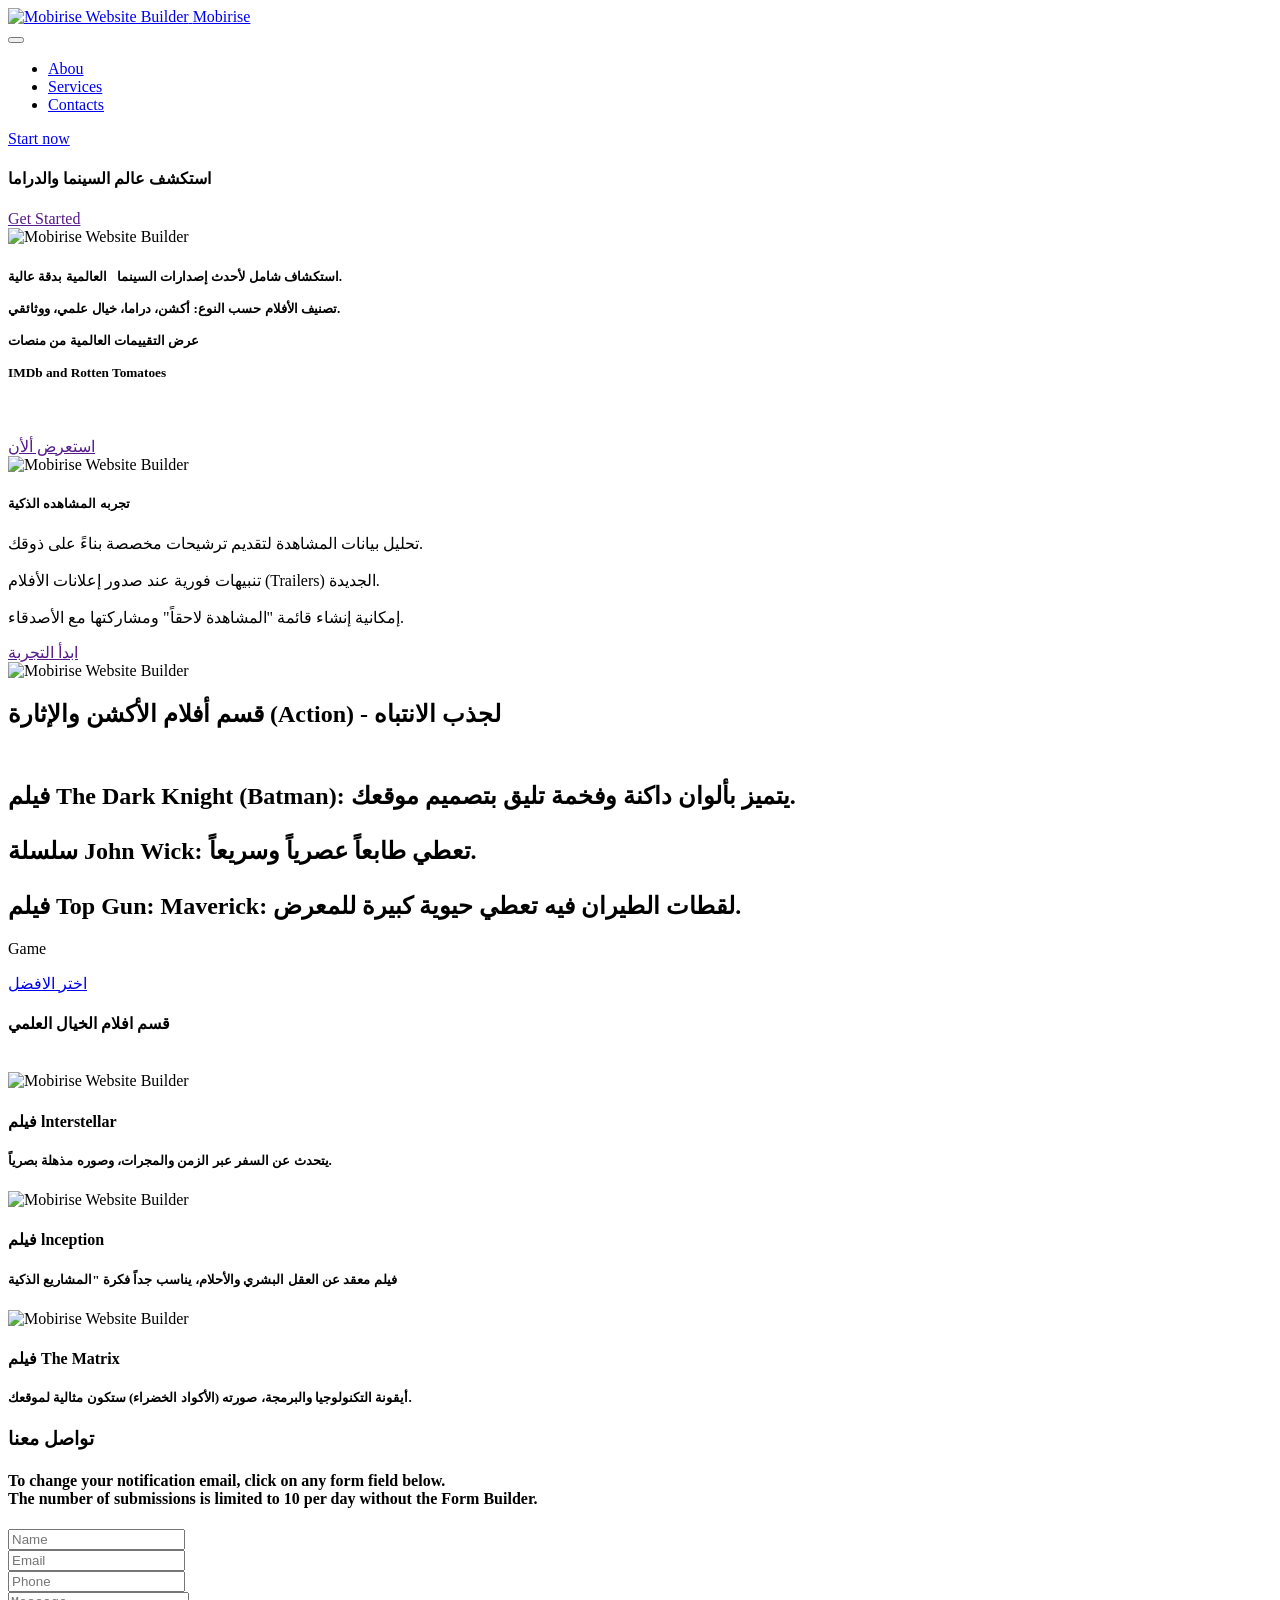
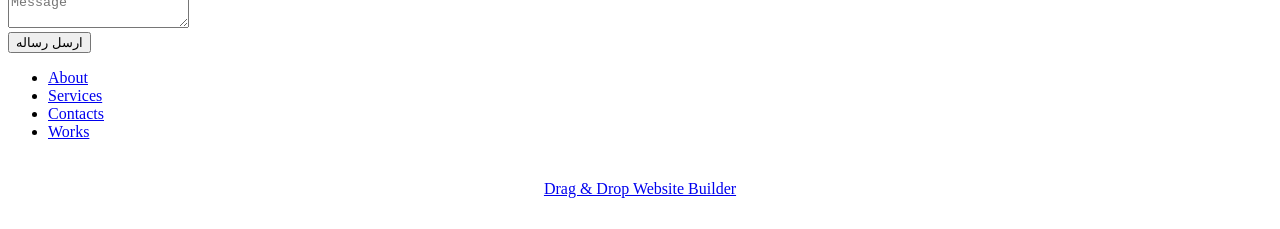
==== index.html @ 8c4044d2 "Add files via upload" ====
<!DOCTYPE html>
<html  >
<head>
  <!-- Site made with Mobirise Website Builder v6.1.12, https://mobirise.com -->
  <meta charset="UTF-8">
  <meta http-equiv="X-UA-Compatible" content="IE=edge">
  <meta name="generator" content="Mobirise v6.1.12, mobirise.com">
  <meta name="viewport" content="width=device-width, initial-scale=1, minimum-scale=1">
  <link rel="shortcut icon" href="assets/images/logo.png" type="image/x-icon">
  <meta name="description" content="">
  
  
  <title>Home</title>
  <link rel="stylesheet" href="assets/web/assets/mobirise-icons2/mobirise2.css">
  <link rel="stylesheet" href="assets/bootstrap/css/bootstrap.min.css">
  <link rel="stylesheet" href="assets/animatecss/animate.css">
  <link rel="stylesheet" href="assets/dropdown/css/style.css">
  <link rel="stylesheet" href="assets/socicon/css/styles.css">
  <link rel="stylesheet" href="assets/theme/css/style.css">
  <link rel="preload" href="https://fonts.googleapis.com/css?family=Inter+Tight:100,200,300,400,500,600,700,800,900,100i,200i,300i,400i,500i,600i,700i,800i,900i&display=swap" as="style" onload="this.onload=null;this.rel='stylesheet'">
  <noscript><link rel="stylesheet" href="https://fonts.googleapis.com/css?family=Inter+Tight:100,200,300,400,500,600,700,800,900,100i,200i,300i,400i,500i,600i,700i,800i,900i&display=swap"></noscript>
  <link rel="preload" as="style" href="assets/mobirise/css/mbr-additional.css?v=jAE2Vl"><link rel="stylesheet" href="assets/mobirise/css/mbr-additional.css?v=jAE2Vl" type="text/css">

  
  
  
</head>
<body>
  
  <section data-bs-version="5.1" class="menu menu2 cid-tJS6tZXiPa" once="menu" id="menu02-0">
	

	<nav class="navbar navbar-dropdown navbar-fixed-top navbar-expand-lg">
		<div class="container">
			<div class="navbar-brand">
				<span class="navbar-logo">
					<a href="https://mobirise.com">
						<img src="assets/images/logo.png" alt="Mobirise Website Builder" style="height: 3rem;">
					</a>
				</span>
				<span class="navbar-caption-wrap"><a class="navbar-caption text-black text-primary display-4" href="index.html#header05-1">Mobirise</a></span>
			</div>
			<button class="navbar-toggler" type="button" data-toggle="collapse" data-bs-toggle="collapse" data-target="#navbarSupportedContent" data-bs-target="#navbarSupportedContent" aria-controls="navbarNavAltMarkup" aria-expanded="false" aria-label="Toggle navigation">
				<div class="hamburger">
					<span></span>
					<span></span>
					<span></span>
					<span></span>
				</div>
			</button>
			<div class="collapse navbar-collapse" id="navbarSupportedContent">
				<ul class="navbar-nav nav-dropdown" data-app-modern-menu="true"><li class="nav-item">
						<a class="nav-link link text-black text-primary display-4" href="index.html#header01-7">Abou</a>
					</li>
					<li class="nav-item">
						<a class="nav-link link text-black text-primary display-4" href="index.html#features04-w" aria-expanded="false">Services</a>
					</li>
					<li class="nav-item">
						<a class="nav-link link text-black text-primary display-4" href="index.html#contacts02-9">Contacts</a>
					</li></ul>
				
				<div class="navbar-buttons mbr-section-btn"><a class="btn btn-primary display-4" href="index.html#form02-6"> Start now</a></div>
			</div>
		</div>
	</nav>
</section>

<section data-bs-version="5.1" class="features4 cid-tMlEXTHLbS" id="features04-w">
	
	
	<div class="container">
		<div class="row justify-content-center">
			<div class="col-12 content-head">
				<div class="mbr-section-head mb-5">
					<h4 class="mbr-section-title mbr-fonts-style align-center mb-0 display-2">استكشف عالم السينما والدراما</h4>
					<h5 class="mbr-section-subtitle mbr-fonts-style align-center mb-0 mt-4 display-7"></h5>
					<div class="mbr-section-btn align-center item-footer mb-0 mt-4">
						<a href="" class="btn item-btn btn-primary display-7">Get Started</a>
					</div>
				</div>
			</div>
		</div>
		<div class="row">
			<div class="item features-image col-12 col-md-6 col-lg-6 active">
				<div class="item-wrapper">
					<div class="item-img">
						<img src="assets/images/mbr-815x576.jpg" alt="Mobirise Website Builder" data-slide-to="2" data-bs-slide-to="2">
					</div>
					<div class="item-content">
						<h5 class="item-title mbr-fonts-style display-7">استكشاف شامل لأحدث إصدارات السينما&nbsp; &nbsp;العالمية بدقة عالية.<div><br></div><div>تصنيف الأفلام حسب النوع: أكشن، دراما، خيال علمي، ووثائقي.</div><div><br></div><div>عرض التقييمات العالمية من منصات</div><br><div> IMDb and Rotten Tomatoes</div></h5>
						
						<p class="mbr-text mbr-fonts-style display-7"><br>
						</p>
						<div class="mbr-section-btn item-footer"><a href="" class="btn item-btn btn-success display-7">استعرض ألأن</a></div>
					</div>
				</div>
			</div><div class="item features-image col-12 col-md-6 col-lg-6">
				<div class="item-wrapper">
					<div class="item-img">
						<img src="assets/images/mbr-815x610.png" alt="Mobirise Website Builder" data-slide-to="0" data-bs-slide-to="0">
					</div>
					<div class="item-content">
						<h5 class="item-title mbr-fonts-style display-5">تجربه المشاهده الذكية</h5>
						
						<p class="mbr-text mbr-fonts-style display-7">تحليل بيانات المشاهدة لتقديم ترشيحات مخصصة بناءً على ذوقك.<br><br>تنبيهات فورية عند صدور إعلانات الأفلام (Trailers) الجديدة.<br><br>إمكانية إنشاء قائمة "المشاهدة لاحقاً" ومشاركتها مع الأصدقاء.</p>
						<div class="mbr-section-btn item-footer"><a href="" class="btn item-btn btn-black display-7">ابدأ التجربة</a></div>
					</div>

				</div>
			</div>
			
			
		</div>
	</div>
</section>

<section data-bs-version="5.1" class="header1 cid-tJS9vXDdRK" id="header01-7">
	

	
	

	<div class="container">
		<div class="row justify-content-center">
			<div class="col-12 col-md-12 col-lg-7 image-wrapper">
				<img class="w-100" src="assets/images/mbr-1476x958.jpg" alt="Mobirise Website Builder">
			</div>
			<div class="col-12 col-lg col-md-12">
				<div class="text-wrapper align-left">
					<h1 class="mbr-section-title mbr-fonts-style mb-4 display-7"><strong>قسم أفلام الأكشن والإثارة (Action) - لجذب الانتباه<br></strong><br><br><div><strong>فيلم The Dark Knight (Batman): يتميز بألوان داكنة وفخمة تليق بتصميم موقعك.</strong></div><div><br></div><div><strong>سلسلة John Wick: تعطي طابعاً عصرياً وسريعاً.</strong></div><div><br></div><div><strong>فيلم Top Gun: Maverick: لقطات الطيران فيه تعطي حيوية كبيرة للمعرض.</strong></div></h1>
					<p class="mbr-text mbr-fonts-style mb-4 display-5">Game</p>
					<div class="mbr-section-btn mt-3"><a class="btn btn-black display-7" href="https://mobiri.se">اختر الافضل</a></div>
				</div>
			</div>
		</div>
	</div>
</section>

<section data-bs-version="5.1" class="features15 cid-tLek7gQhG7" id="features015-m">
	

	
	
	<div class="container">
		<div class="mbr-section-head mb-5">
			<h4 class="mbr-section-title mbr-fonts-style align-center mb-0 display-2"><strong>قسم افلام الخيال العلمي</strong><br><strong><br></strong></h4>
			
		  </div>
		<div class="row justify-content-center">
			<div class="item features-without-image col-12 col-lg-4">
				<div class="item-wrapper">
					<div class="img-wrapper">
						<img src="assets/images/mbr-179x128.jpg" alt="Mobirise Website Builder">
					</div>
					<div class="card-box">
						<h4 class="card-title mbr-fonts-style mb-3 display-5"><strong>فيلم lnterstellar</strong></h4>
						<h5 class="card-text mbr-fonts-style display-7"><strong>يتحدث عن السفر عبر الزمن والمجرات، وصوره مذهلة بصرياً.</strong></h5>
					</div>
				</div>
			</div>
			<div class="item features-without-image col-12 col-lg-4">
				<div class="item-wrapper">
					<div class="img-wrapper">
						<img src="assets/images/mbr-179x61.png" alt="Mobirise Website Builder">
					</div>
					<div class="card-box">
						<h4 class="card-title mbr-fonts-style mb-3 display-5"><strong>فيلم lnception</strong></h4>
						<h5 class="card-text mbr-fonts-style display-7"><strong>فيلم معقد عن العقل البشري والأحلام، يناسب جداً فكرة "المشاريع الذكية</strong></h5>
					</div>
				</div>
			</div>
			<div class="item features-without-image col-12 col-lg-4">
				<div class="item-wrapper">
					<div class="img-wrapper">
						<img src="assets/images/mbr-179x274.png" alt="Mobirise Website Builder">
					</div>
					<div class="card-box">
						<h4 class="card-title mbr-fonts-style mb-3 display-5"><strong>فيلم The Matrix</strong></h4>
						<h5 class="card-text mbr-fonts-style display-7"><strong>أيقونة التكنولوجيا والبرمجة، صورته (الأكواد الخضراء) ستكون مثالية لموقعك.</strong></h5>
					</div>
				</div>
			</div>
		</div>
	</div>
</section>

<section data-bs-version="5.1" class="form5 cid-tJS9pBcTSa" id="form02-6">
    
    
    <div class="container">
        <div class="mbr-section-head mb-5">
            <h3 class="mbr-section-title mbr-fonts-style align-center mb-0 display-2"><strong>تواصل معنا</strong></h3>
            <h4 class="mbr-section-subtitle mbr-fonts-style align-center mb-0 mt-4 display-7">To change your notification email, click on any form field below.
<div>The number of submissions is limited to 10 per day without the Form Builder.</div></h4>
        </div>
        <div class="row justify-content-center mt-4">
            <div class="col-lg-8 mx-auto mbr-form" data-form-type="formoid">
                <form action="https://mobirise.eu/" method="POST" class="mbr-form form-with-styler" data-form-title="Form Name"><input type="hidden" name="email" data-form-email="true" value="yZ5vCl3dIphSDY2HHjcHjjapSO7j+VJFu9wqRih2/IRFHJIJgWaqAgBqt0LHhuvaMNlhh/INlTxcI/n8/eMn7yVldOnWG8OshuTJ0mA9ZGFjdVQwV8RuNKCxAJ4+AbAL">
                    <div class="row">
                        <div hidden="hidden" data-form-alert="" class="alert alert-success col-12">Thanks for filling out the form!</div>
                        <div hidden="hidden" data-form-alert-danger="" class="alert alert-danger col-12">
                            Oops...! some problem!
                        </div>
                    </div>
                    <div class="dragArea row">
                        <div class="col-md col-sm-12 form-group mb-3" data-for="name">
                            <input type="text" name="name" placeholder="Name" data-form-field="name" class="form-control" value="" id="name-form02-6">
                        </div>
                        <div class="col-md col-sm-12 form-group mb-3" data-for="email">
                            <input type="email" name="email" placeholder="Email" data-form-field="email" class="form-control" value="" id="email-form02-6">
                        </div>
                        <div class="col-12 form-group mb-3" data-for="phone">
                            <input type="tel" name="phone" placeholder="Phone" data-form-field="phone" class="form-control" value="" id="phone-form02-6">
                        </div>
                        <div class="col-12 form-group mb-3" data-for="textarea">
                            <textarea name="textarea" placeholder="Message" data-form-field="textarea" class="form-control" id="textarea-form02-6"></textarea>
                        </div>
                        <div class="col-lg-12 col-md-12 col-sm-12 align-center mbr-section-btn"><button type="submit" class="btn btn-primary display-7">ارسل رساله</button></div>
                    </div>
                </form>
            </div>
        </div>
    </div>
</section>

<section data-bs-version="5.1" class="footer1 programm5 cid-tJS9NNcTLZ" once="footers" id="footer03-8">

        

    

    <div class="container">
        <div class="row">

            <div class="row-links mb-4">
                <ul class="header-menu">
                  
                  
                  
                  
                <li class="header-menu-item mbr-fonts-style display-5"><a href="index.html#header01-7" class="text-danger">About</a></li><li class="header-menu-item mbr-fonts-style display-5"><a href="index.html#features04-w" class="text-danger text-primary">Services</a></li><li class="header-menu-item mbr-fonts-style display-5"><a href="index.html#contacts02-9" class="text-danger">Contacts</a></li><li class="header-menu-item mbr-fonts-style display-5"><a href="index.html#gallery02-v" class="text-danger text-primary">Works</a></li></ul>
              </div>

            <div class="col-12">
                <div class="social-row">
                    <div class="soc-item">
                        <a href="https://mobiri.se/" target="_blank">
                            <span class="mbr-iconfont socicon socicon-facebook display-7"></span>
                        </a>
                    </div>
                    <div class="soc-item">
                        <a href="https://mobiri.se/" target="_blank">
                            <span class="mbr-iconfont socicon-twitter socicon"></span>
                        </a>
                    </div>
                    <div class="soc-item">
                        <a href="https://mobiri.se/" target="_blank">
                            <span class="mbr-iconfont socicon-instagram socicon"></span>
                        </a>
                    </div>
                    <div class="soc-item">
                        <a href="https://mobiri.se/" target="_blank">
                            <span class="mbr-iconfont socicon-tiktok socicon"></span>
                        </a>
                    </div>
                    <div class="soc-item">
                        <a href="https://mobiri.se/" target="_blank">
                            <span class="mbr-iconfont socicon-youtube socicon"></span>
                        </a>
                    </div>
                </div>
            </div>
            <div class="col-12 mt-5">
                <p class="mbr-fonts-style copyright display-7"></p>
            </div>
        </div>
    </div>
</section><section class="display-7" style="padding: 0;align-items: center;justify-content: center;flex-wrap: wrap;    align-content: center;display: flex;position: relative;height: 4rem;"><a href="https://mobiri.se/" style="flex: 1 1;height: 4rem;position: absolute;width: 100%;z-index: 1;"><img alt="" style="height: 4rem;" src="[data-uri]"></a><p style="margin: 0;text-align: center;" class="display-7">&#8204;</p><a style="z-index:1" href="https://mobirise.com/drag-drop-website-builder.html">Drag & Drop Website Builder</a></section><script src="assets/bootstrap/js/bootstrap.bundle.min.js"></script>  <script src="assets/smoothscroll/smooth-scroll.js"></script>  <script src="assets/ytplayer/index.js"></script>  <script src="assets/dropdown/js/navbar-dropdown.js"></script>  <script src="assets/theme/js/script.js"></script>  <script src="assets/formoid/formoid.min.js"></script>  
  
  
 <div id="scrollToTop" class="scrollToTop mbr-arrow-up"><a style="text-align: center;"><i class="mbr-arrow-up-icon mbr-arrow-up-icon-cm cm-icon cm-icon-smallarrow-up"></i></a></div>
    <input name="animation" type="hidden">
  </body>
</html>
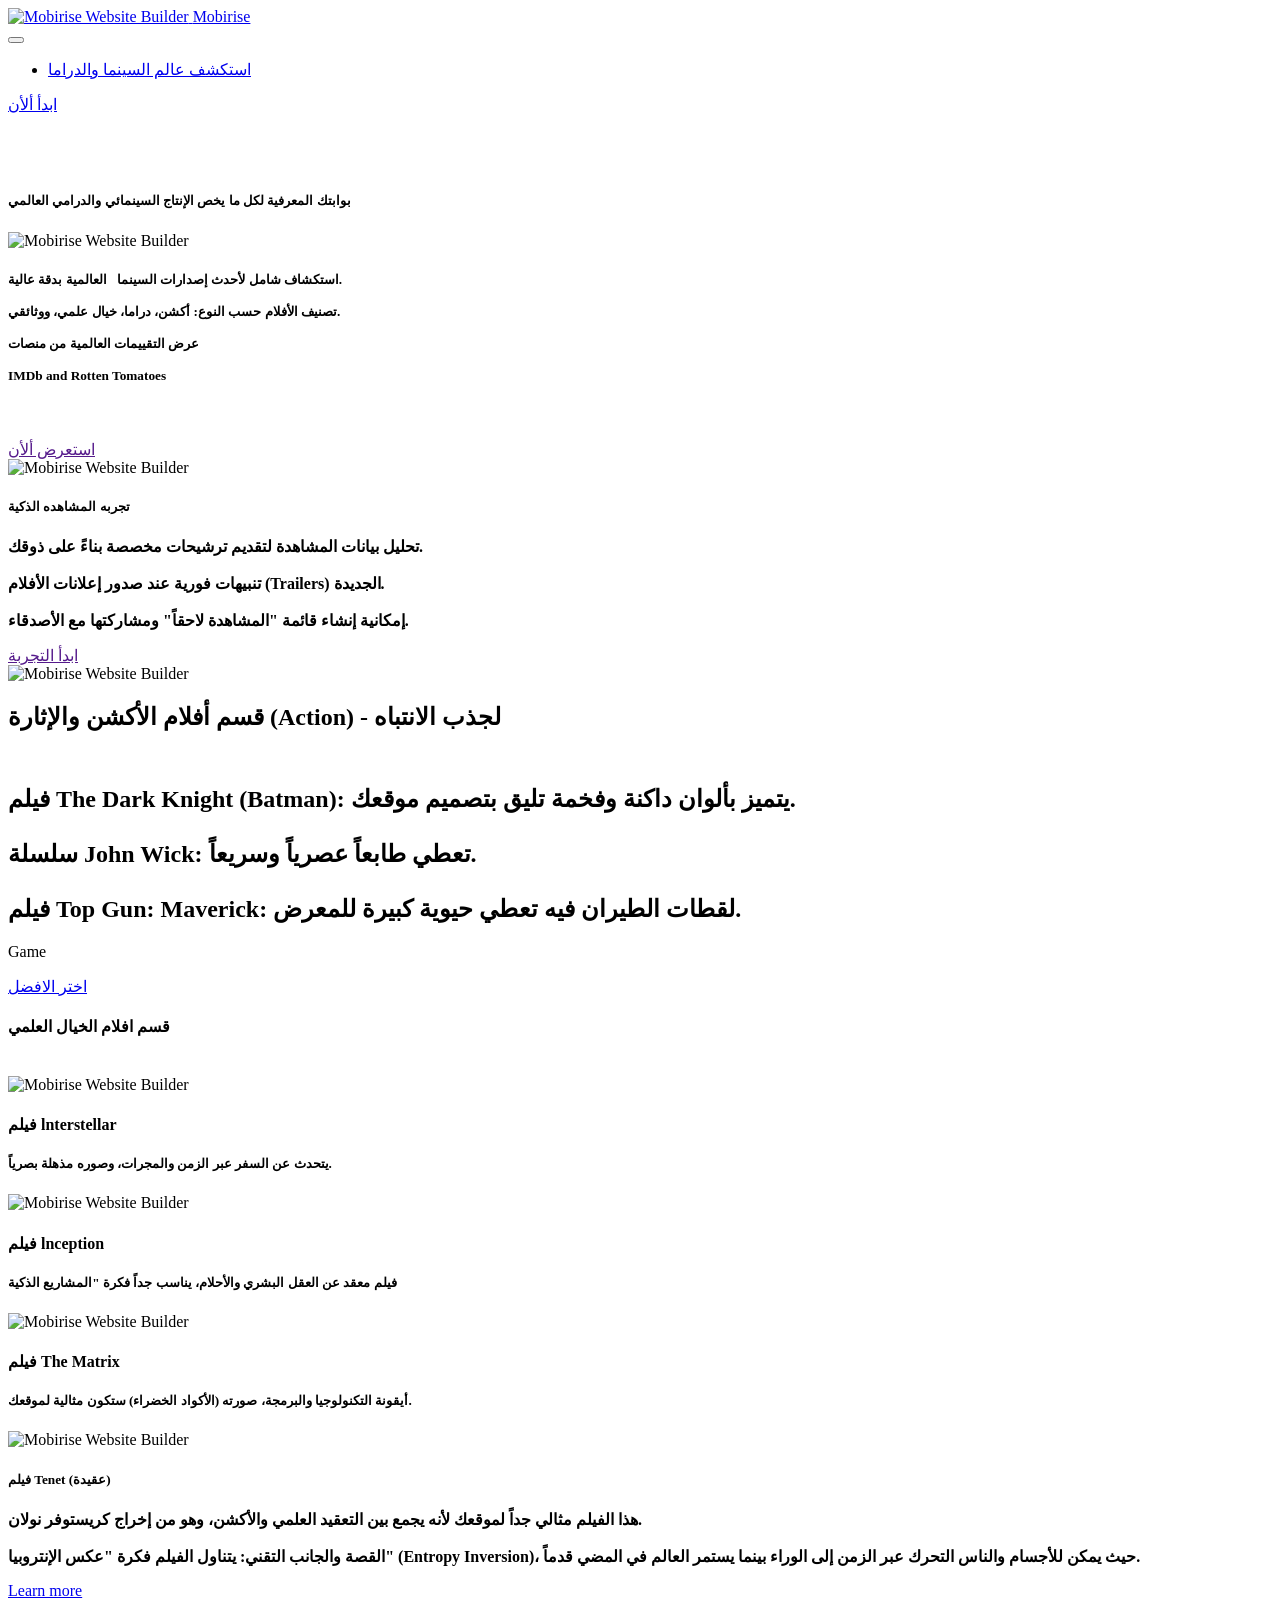
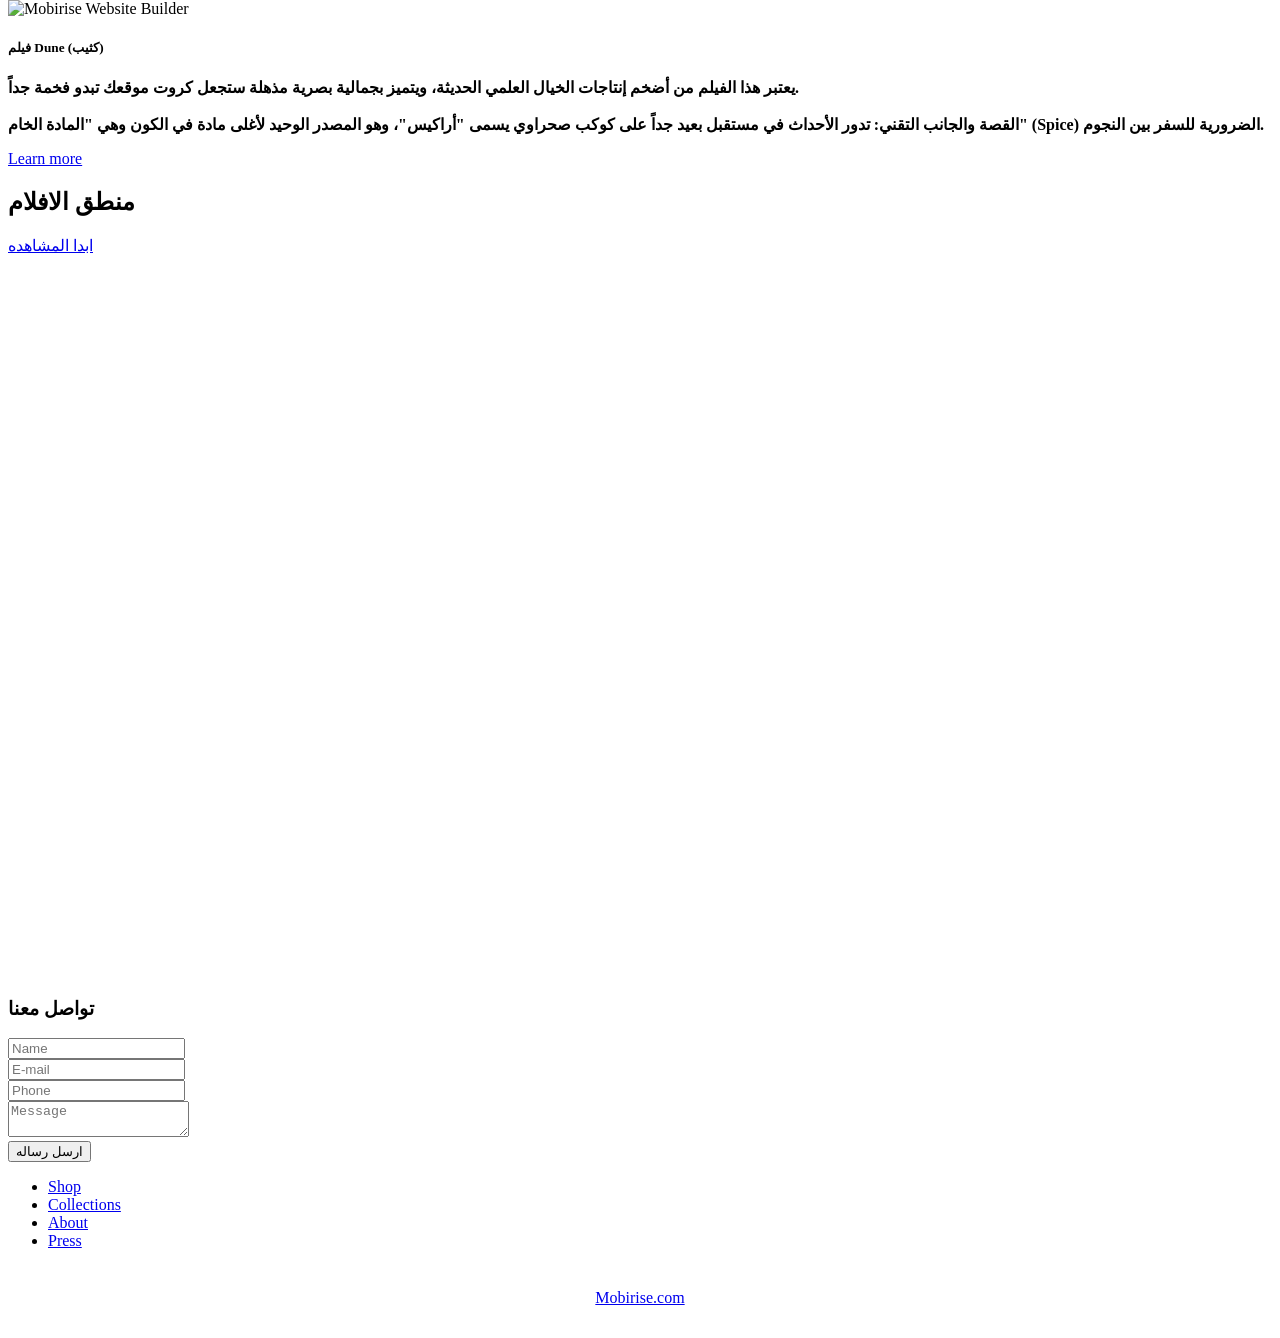
==== commit 2b642dcb: "Add files via upload" ====
--- a/index.html
+++ b/index.html
@@ -19,7 +19,7 @@
   <link rel="stylesheet" href="assets/theme/css/style.css">
   <link rel="preload" href="https://fonts.googleapis.com/css?family=Inter+Tight:100,200,300,400,500,600,700,800,900,100i,200i,300i,400i,500i,600i,700i,800i,900i&display=swap" as="style" onload="this.onload=null;this.rel='stylesheet'">
   <noscript><link rel="stylesheet" href="https://fonts.googleapis.com/css?family=Inter+Tight:100,200,300,400,500,600,700,800,900,100i,200i,300i,400i,500i,600i,700i,800i,900i&display=swap"></noscript>
-  <link rel="preload" as="style" href="assets/mobirise/css/mbr-additional.css?v=jAE2Vl"><link rel="stylesheet" href="assets/mobirise/css/mbr-additional.css?v=jAE2Vl" type="text/css">
+  <link rel="preload" as="style" href="assets/mobirise/css/mbr-additional.css?v=8LMIeg"><link rel="stylesheet" href="assets/mobirise/css/mbr-additional.css?v=8LMIeg" type="text/css">
 
   
   
@@ -50,16 +50,10 @@
 			</button>
 			<div class="collapse navbar-collapse" id="navbarSupportedContent">
 				<ul class="navbar-nav nav-dropdown" data-app-modern-menu="true"><li class="nav-item">
-						<a class="nav-link link text-black text-primary display-4" href="index.html#header01-7">Abou</a>
-					</li>
-					<li class="nav-item">
-						<a class="nav-link link text-black text-primary display-4" href="index.html#features04-w" aria-expanded="false">Services</a>
-					</li>
-					<li class="nav-item">
-						<a class="nav-link link text-black text-primary display-4" href="index.html#contacts02-9">Contacts</a>
+						<a class="nav-link link text-black text-primary display-2" href="index.html#header01-7">استكشف عالم السينما والدراما<br></a>
 					</li></ul>
 				
-				<div class="navbar-buttons mbr-section-btn"><a class="btn btn-primary display-4" href="index.html#form02-6"> Start now</a></div>
+				<div class="navbar-buttons mbr-section-btn"><a class="btn btn-primary display-4" href="index.html#form02-6">ابدأ ألأن</a></div>
 			</div>
 		</div>
 	</nav>
@@ -68,15 +62,13 @@
 <section data-bs-version="5.1" class="features4 cid-tMlEXTHLbS" id="features04-w">
 	
 	
-	<div class="container">
+	<div class="container-fluid">
 		<div class="row justify-content-center">
 			<div class="col-12 content-head">
 				<div class="mbr-section-head mb-5">
-					<h4 class="mbr-section-title mbr-fonts-style align-center mb-0 display-2">استكشف عالم السينما والدراما</h4>
-					<h5 class="mbr-section-subtitle mbr-fonts-style align-center mb-0 mt-4 display-7"></h5>
-					<div class="mbr-section-btn align-center item-footer mb-0 mt-4">
-						<a href="" class="btn item-btn btn-primary display-7">Get Started</a>
-					</div>
+					<h4 class="mbr-section-title mbr-fonts-style align-center mb-0 display-2"><br><br></h4>
+					<h5 class="mbr-section-subtitle mbr-fonts-style align-center mb-0 mt-4 display-2"><strong>بوابتك المعرفية لكل ما يخص الإنتاج السينمائي والدرامي العالمي</strong><br></h5>
+					
 				</div>
 			</div>
 		</div>
@@ -87,7 +79,7 @@
 						<img src="assets/images/mbr-815x576.jpg" alt="Mobirise Website Builder" data-slide-to="2" data-bs-slide-to="2">
 					</div>
 					<div class="item-content">
-						<h5 class="item-title mbr-fonts-style display-7">استكشاف شامل لأحدث إصدارات السينما&nbsp; &nbsp;العالمية بدقة عالية.<div><br></div><div>تصنيف الأفلام حسب النوع: أكشن، دراما، خيال علمي، ووثائقي.</div><div><br></div><div>عرض التقييمات العالمية من منصات</div><br><div> IMDb and Rotten Tomatoes</div></h5>
+						<h5 class="item-title mbr-fonts-style display-7"><strong>استكشاف شامل لأحدث إصدارات السينما&nbsp; &nbsp;العالمية بدقة عالية.</strong><div><br></div><div><strong>تصنيف الأفلام حسب النوع: أكشن، دراما، خيال علمي، ووثائقي.</strong></div><div><br></div><div><strong>عرض التقييمات العالمية من منصات</strong></div><br><div><strong> IMDb and Rotten Tomatoes</strong></div></h5>
 						
 						<p class="mbr-text mbr-fonts-style display-7"><br>
 						</p>
@@ -100,9 +92,9 @@
 						<img src="assets/images/mbr-815x610.png" alt="Mobirise Website Builder" data-slide-to="0" data-bs-slide-to="0">
 					</div>
 					<div class="item-content">
-						<h5 class="item-title mbr-fonts-style display-5">تجربه المشاهده الذكية</h5>
+						<h5 class="item-title mbr-fonts-style display-5"><strong>تجربه المشاهده الذكية</strong></h5>
 						
-						<p class="mbr-text mbr-fonts-style display-7">تحليل بيانات المشاهدة لتقديم ترشيحات مخصصة بناءً على ذوقك.<br><br>تنبيهات فورية عند صدور إعلانات الأفلام (Trailers) الجديدة.<br><br>إمكانية إنشاء قائمة "المشاهدة لاحقاً" ومشاركتها مع الأصدقاء.</p>
+						<p class="mbr-text mbr-fonts-style display-7"><strong>تحليل بيانات المشاهدة لتقديم ترشيحات مخصصة بناءً على ذوقك.<br></strong><br><strong>تنبيهات فورية عند صدور إعلانات الأفلام (Trailers) الجديدة.<br></strong><br><strong>إمكانية إنشاء قائمة "المشاهدة لاحقاً" ومشاركتها مع الأصدقاء.</strong></p>
 						<div class="mbr-section-btn item-footer"><a href="" class="btn item-btn btn-black display-7">ابدأ التجربة</a></div>
 					</div>
 
@@ -184,18 +176,102 @@
 	</div>
 </section>
 
-<section data-bs-version="5.1" class="form5 cid-tJS9pBcTSa" id="form02-6">
+<section data-bs-version="5.1" class="news06 cid-vjJd3lmIIT" id="news06-1o">
+  
+
+  
+  
+
+  <div class="container">
+    <div class="row justify-content-center">
+      <div class="col-12 mb-5 content-head">
+        <h3 class="mbr-fonts-style align-center mb-0 mbr-section-maintitle display-2"></h3>
+        
+      </div>
+    </div>
+    <div class="row justify-content-center align-items-center item features-image">
+      <div class="col-12 ">
+        <div class="item-wrapper">
+          <div class="row">
+            <div class="col-12 col-md-12 col-lg-6 image-wrapper">
+              <img class="w-100" src="assets/images/mbr-1256x888.jpeg" alt="Mobirise Website Builder">
+            </div>
+            <div class="col-12 col-lg col-md-12">
+              <div class="text-wrapper align-left">
+                <h5 class="mbr-section-title mbr-fonts-style mb-3 display-5"><strong>فيلم Tenet (عقيدة)</strong></h5>
+                <p class="price mbr-fonts-style mb-3 display-7"><strong>هذا الفيلم مثالي جداً لموقعك لأنه يجمع بين التعقيد العلمي والأكشن، وهو من إخراج كريستوفر نولان.<br></strong><br><strong>القصة والجانب التقني: يتناول الفيلم فكرة "عكس الإنتروبيا" (Entropy Inversion)، حيث يمكن للأجسام والناس التحرك عبر الزمن إلى الوراء بينما يستمر العالم في المضي قدماً.</strong></p>
+                <p class="mbr-text mbr-fonts-style mb-3 display-7"></p>
+                <div class="mbr-section-btn mt-3">
+                  <a class="btn btn-lg btn-white display-7" href="https://mobiri.se">
+                    Learn more
+                  </a>
+                </div>
+              </div>
+            </div>
+          </div>
+        </div>
+      </div>
+    </div>
+    <div class="row justify-content-center align-items-center item features-image">
+      <div class="col-12">
+        <div class="item-wrapper">
+          <div class="row">
+            <div class="col-12 col-md-12 col-lg-6 image-wrapper">
+              <img class="w-100" src="assets/images/mbr-1-1256x888.jpeg" alt="Mobirise Website Builder">
+            </div>
+            <div class="col-12 col-lg col-md-12">
+              <div class="text-wrapper align-left">
+                <h5 class="mbr-section-title mbr-fonts-style mb-3 display-5"><strong>فيلم Dune (كثيب)</strong></h5>
+                <p class="price mbr-fonts-style mb-3 display-7"><strong>يعتبر هذا الفيلم من أضخم إنتاجات الخيال العلمي الحديثة، ويتميز بجمالية بصرية مذهلة ستجعل كروت موقعك تبدو فخمة جداً.<br></strong><br><strong>القصة والجانب التقني: تدور الأحداث في مستقبل بعيد جداً على كوكب صحراوي يسمى "أراكيس"، وهو المصدر الوحيد لأغلى مادة في الكون وهي "المادة الخام" (Spice) الضرورية للسفر بين النجوم.</strong></p>
+                <p class="mbr-text mbr-fonts-style mb-3 display-7"></p>
+                <div class="mbr-section-btn mt-3">
+                  <a class="btn btn-lg btn-white display-7" href="https://mobiri.se">Learn more</a>
+                </div>
+              </div>
+            </div>
+          </div>
+        </div>
+      </div>
+    </div>
+  </div>
+</section>
+
+<section data-bs-version="5.1" class="header7 cid-vjJev1RXl2" id="header07-1p">
+  
+
+  
+  
+  <div class="topbg"></div>
+  <div class="align-center container-fluid">
+    <div class="row justify-content-center">
+      <div class="col-md-12 mb-5 content-head">
+        <h1 class="mbr-section-title mbr-fonts-style mb-4 display-1"><strong>منطق الافلام</strong></h1>
+        <p class="mbr-text mbr-fonts-style mb-4 display-7"></p>
+        <div class="mbr-section-btn mt-4"><a class="btn btn-primary display-7" href="https://mobiri.se">ابدا المشاهده</a></div>
+      </div>
+    </div>
+
+    <div class="row justify-content-center">
+      <div class="mbr-figure col-12 col-md-8"><iframe class="mbr-embedded-video" src="https://www.youtube.com/embed/8hP9D6kZseM?rel=0&amp;amp;mute=1&amp;showinfo=0&amp;autoplay=1&amp;loop=1&amp;playlist=8hP9D6kZseM" width="1280" height="720" frameborder="0" allowfullscreen></iframe></div>
+    </div>
+  </div>
+</section>
+
+<section data-bs-version="5.1" class="form5 cid-vjJfsBfpjB" id="form02-1r">
     
     
     <div class="container">
-        <div class="mbr-section-head mb-5">
-            <h3 class="mbr-section-title mbr-fonts-style align-center mb-0 display-2"><strong>تواصل معنا</strong></h3>
-            <h4 class="mbr-section-subtitle mbr-fonts-style align-center mb-0 mt-4 display-7">To change your notification email, click on any form field below.
-<div>The number of submissions is limited to 10 per day without the Form Builder.</div></h4>
-        </div>
-        <div class="row justify-content-center mt-4">
+        <div class="row justify-content-center">
+            <div class="col-12 content-head">
+                <div class="mbr-section-head mb-5">
+                    <h3 class="mbr-section-title mbr-fonts-style align-center mb-0 display-2"><strong>تواصل معنا</strong></h3>
+                    
+                </div>
+            </div>
+        </div>
+        <div class="row justify-content-center">
             <div class="col-lg-8 mx-auto mbr-form" data-form-type="formoid">
-                <form action="https://mobirise.eu/" method="POST" class="mbr-form form-with-styler" data-form-title="Form Name"><input type="hidden" name="email" data-form-email="true" value="yZ5vCl3dIphSDY2HHjcHjjapSO7j+VJFu9wqRih2/IRFHJIJgWaqAgBqt0LHhuvaMNlhh/INlTxcI/n8/eMn7yVldOnWG8OshuTJ0mA9ZGFjdVQwV8RuNKCxAJ4+AbAL">
+                <form action="https://mobirise.eu/" method="POST" class="mbr-form form-with-styler" data-form-title="Form Name"><input type="hidden" name="email" data-form-email="true" value="G3fRCmljSrhHpbRv0DBa9uhQ5jCH0eB3kXI/o5YY9hKRvLW8st+NbyqUCmo0o6KKJLmxX2uYWKrzuY+M86vYo7b+fUmPKrfhgHjqneyBvD2T0K+PbVcweo9lOfCs/M2B">
                     <div class="row">
                         <div hidden="hidden" data-form-alert="" class="alert alert-success col-12">Thanks for filling out the form!</div>
                         <div hidden="hidden" data-form-alert-danger="" class="alert alert-danger col-12">
@@ -204,16 +280,16 @@
                     </div>
                     <div class="dragArea row">
                         <div class="col-md col-sm-12 form-group mb-3" data-for="name">
-                            <input type="text" name="name" placeholder="Name" data-form-field="name" class="form-control" value="" id="name-form02-6">
+                            <input type="text" name="name" placeholder="Name" data-form-field="name" class="form-control" value="" id="name-form02-1r">
                         </div>
                         <div class="col-md col-sm-12 form-group mb-3" data-for="email">
-                            <input type="email" name="email" placeholder="Email" data-form-field="email" class="form-control" value="" id="email-form02-6">
+                            <input type="email" name="email" placeholder="E-mail" data-form-field="email" class="form-control" value="" id="email-form02-1r">
                         </div>
                         <div class="col-12 form-group mb-3" data-for="phone">
-                            <input type="tel" name="phone" placeholder="Phone" data-form-field="phone" class="form-control" value="" id="phone-form02-6">
+                            <input type="tel" name="phone" placeholder="Phone" data-form-field="phone" class="form-control" value="" id="phone-form02-1r">
                         </div>
                         <div class="col-12 form-group mb-3" data-for="textarea">
-                            <textarea name="textarea" placeholder="Message" data-form-field="textarea" class="form-control" id="textarea-form02-6"></textarea>
+                            <textarea name="textarea" placeholder="Message" data-form-field="textarea" class="form-control" id="textarea-form02-1r"></textarea>
                         </div>
                         <div class="col-lg-12 col-md-12 col-sm-12 align-center mbr-section-btn"><button type="submit" class="btn btn-primary display-7">ارسل رساله</button></div>
                     </div>
@@ -223,7 +299,7 @@
     </div>
 </section>
 
-<section data-bs-version="5.1" class="footer1 programm5 cid-tJS9NNcTLZ" once="footers" id="footer03-8">
+<section data-bs-version="5.1" class="footer3 cid-vjJfCBVOYC" once="footers" id="footer03-1s">
 
         
 
@@ -231,17 +307,24 @@
 
     <div class="container">
         <div class="row">
-
-            <div class="row-links mb-4">
+            <div class="row-links">
                 <ul class="header-menu">
                   
                   
                   
                   
-                <li class="header-menu-item mbr-fonts-style display-5"><a href="index.html#header01-7" class="text-danger">About</a></li><li class="header-menu-item mbr-fonts-style display-5"><a href="index.html#features04-w" class="text-danger text-primary">Services</a></li><li class="header-menu-item mbr-fonts-style display-5"><a href="index.html#contacts02-9" class="text-danger">Contacts</a></li><li class="header-menu-item mbr-fonts-style display-5"><a href="index.html#gallery02-v" class="text-danger text-primary">Works</a></li></ul>
+                <li class="header-menu-item mbr-fonts-style display-5">
+                    <a href="#" class="text-primary">Shop</a>
+                  </li><li class="header-menu-item mbr-fonts-style display-5">
+                    <a href="#" class="text-primary">Collections</a>
+                  </li><li class="header-menu-item mbr-fonts-style display-5">
+                    <a href="#" class="text-primary">About</a>
+                  </li><li class="header-menu-item mbr-fonts-style display-5">
+                    <a href="#" class="text-primary">Press</a>
+                  </li></ul>
               </div>
 
-            <div class="col-12">
+            <div class="col-12 mt-4">
                 <div class="social-row">
                     <div class="soc-item">
                         <a href="https://mobiri.se/" target="_blank">
@@ -260,12 +343,12 @@
                     </div>
                     <div class="soc-item">
                         <a href="https://mobiri.se/" target="_blank">
-                            <span class="mbr-iconfont socicon-tiktok socicon"></span>
-                        </a>
-                    </div>
-                    <div class="soc-item">
-                        <a href="https://mobiri.se/" target="_blank">
-                            <span class="mbr-iconfont socicon-youtube socicon"></span>
+                            <span class="mbr-iconfont socicon socicon-linkedin"></span>
+                        </a>
+                    </div>
+                    <div class="soc-item">
+                        <a href="https://mobiri.se/" target="_blank">
+                            <span class="mbr-iconfont socicon socicon-twitch"></span>
                         </a>
                     </div>
                 </div>
@@ -275,7 +358,7 @@
             </div>
         </div>
     </div>
-</section><section class="display-7" style="padding: 0;align-items: center;justify-content: center;flex-wrap: wrap;    align-content: center;display: flex;position: relative;height: 4rem;"><a href="https://mobiri.se/" style="flex: 1 1;height: 4rem;position: absolute;width: 100%;z-index: 1;"><img alt="" style="height: 4rem;" src="[data-uri]"></a><p style="margin: 0;text-align: center;" class="display-7">&#8204;</p><a style="z-index:1" href="https://mobirise.com/drag-drop-website-builder.html">Drag & Drop Website Builder</a></section><script src="assets/bootstrap/js/bootstrap.bundle.min.js"></script>  <script src="assets/smoothscroll/smooth-scroll.js"></script>  <script src="assets/ytplayer/index.js"></script>  <script src="assets/dropdown/js/navbar-dropdown.js"></script>  <script src="assets/theme/js/script.js"></script>  <script src="assets/formoid/formoid.min.js"></script>  
+</section><section class="display-7" style="padding: 0;align-items: center;justify-content: center;flex-wrap: wrap;    align-content: center;display: flex;position: relative;height: 4rem;"><a href="https://mobiri.se/" style="flex: 1 1;height: 4rem;position: absolute;width: 100%;z-index: 1;"><img alt="" style="height: 4rem;" src="[data-uri]"></a><p style="margin: 0;text-align: center;" class="display-7">&#8204;</p><a style="z-index:1" href="https://mobirise.com">Mobirise.com </a></section><script src="assets/bootstrap/js/bootstrap.bundle.min.js"></script>  <script src="assets/smoothscroll/smooth-scroll.js"></script>  <script src="assets/ytplayer/index.js"></script>  <script src="assets/dropdown/js/navbar-dropdown.js"></script>  <script src="assets/theme/js/script.js"></script>  <script src="assets/formoid/formoid.min.js"></script>  
   
   
  <div id="scrollToTop" class="scrollToTop mbr-arrow-up"><a style="text-align: center;"><i class="mbr-arrow-up-icon mbr-arrow-up-icon-cm cm-icon cm-icon-smallarrow-up"></i></a></div>
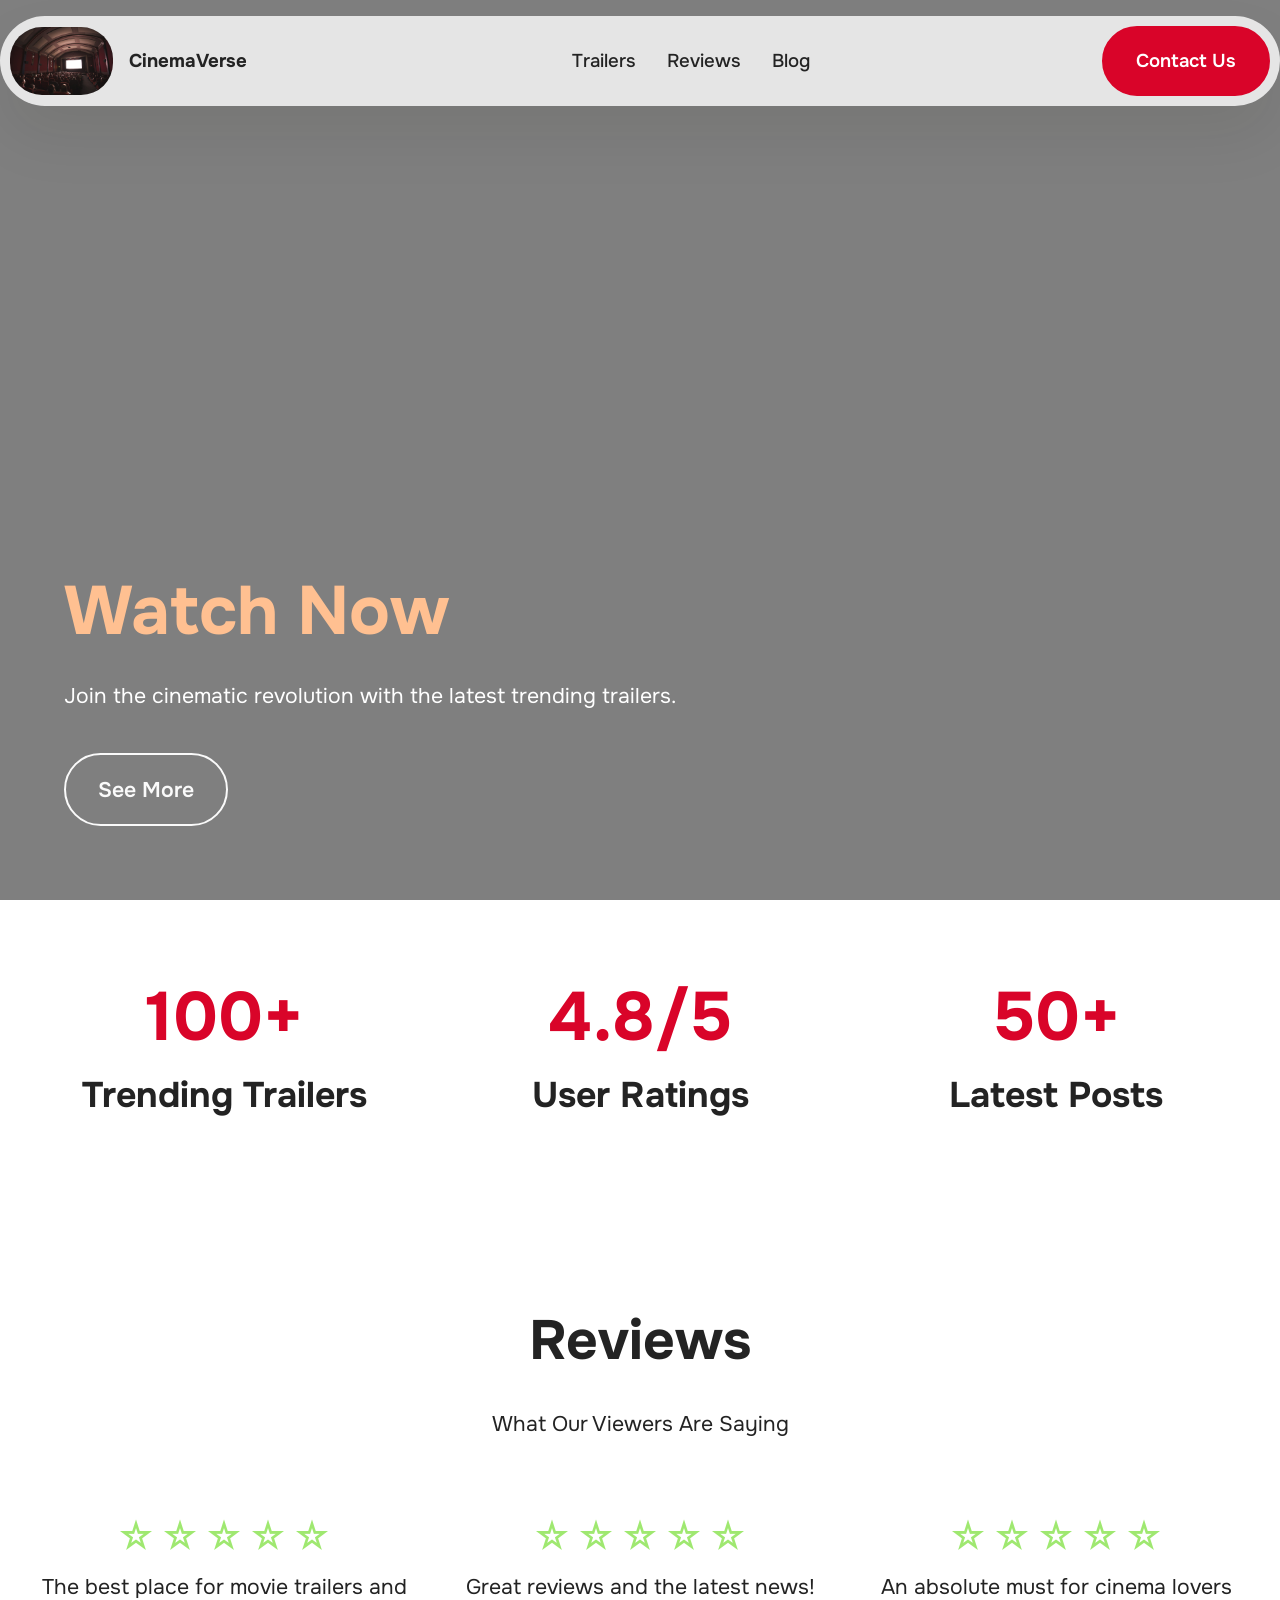
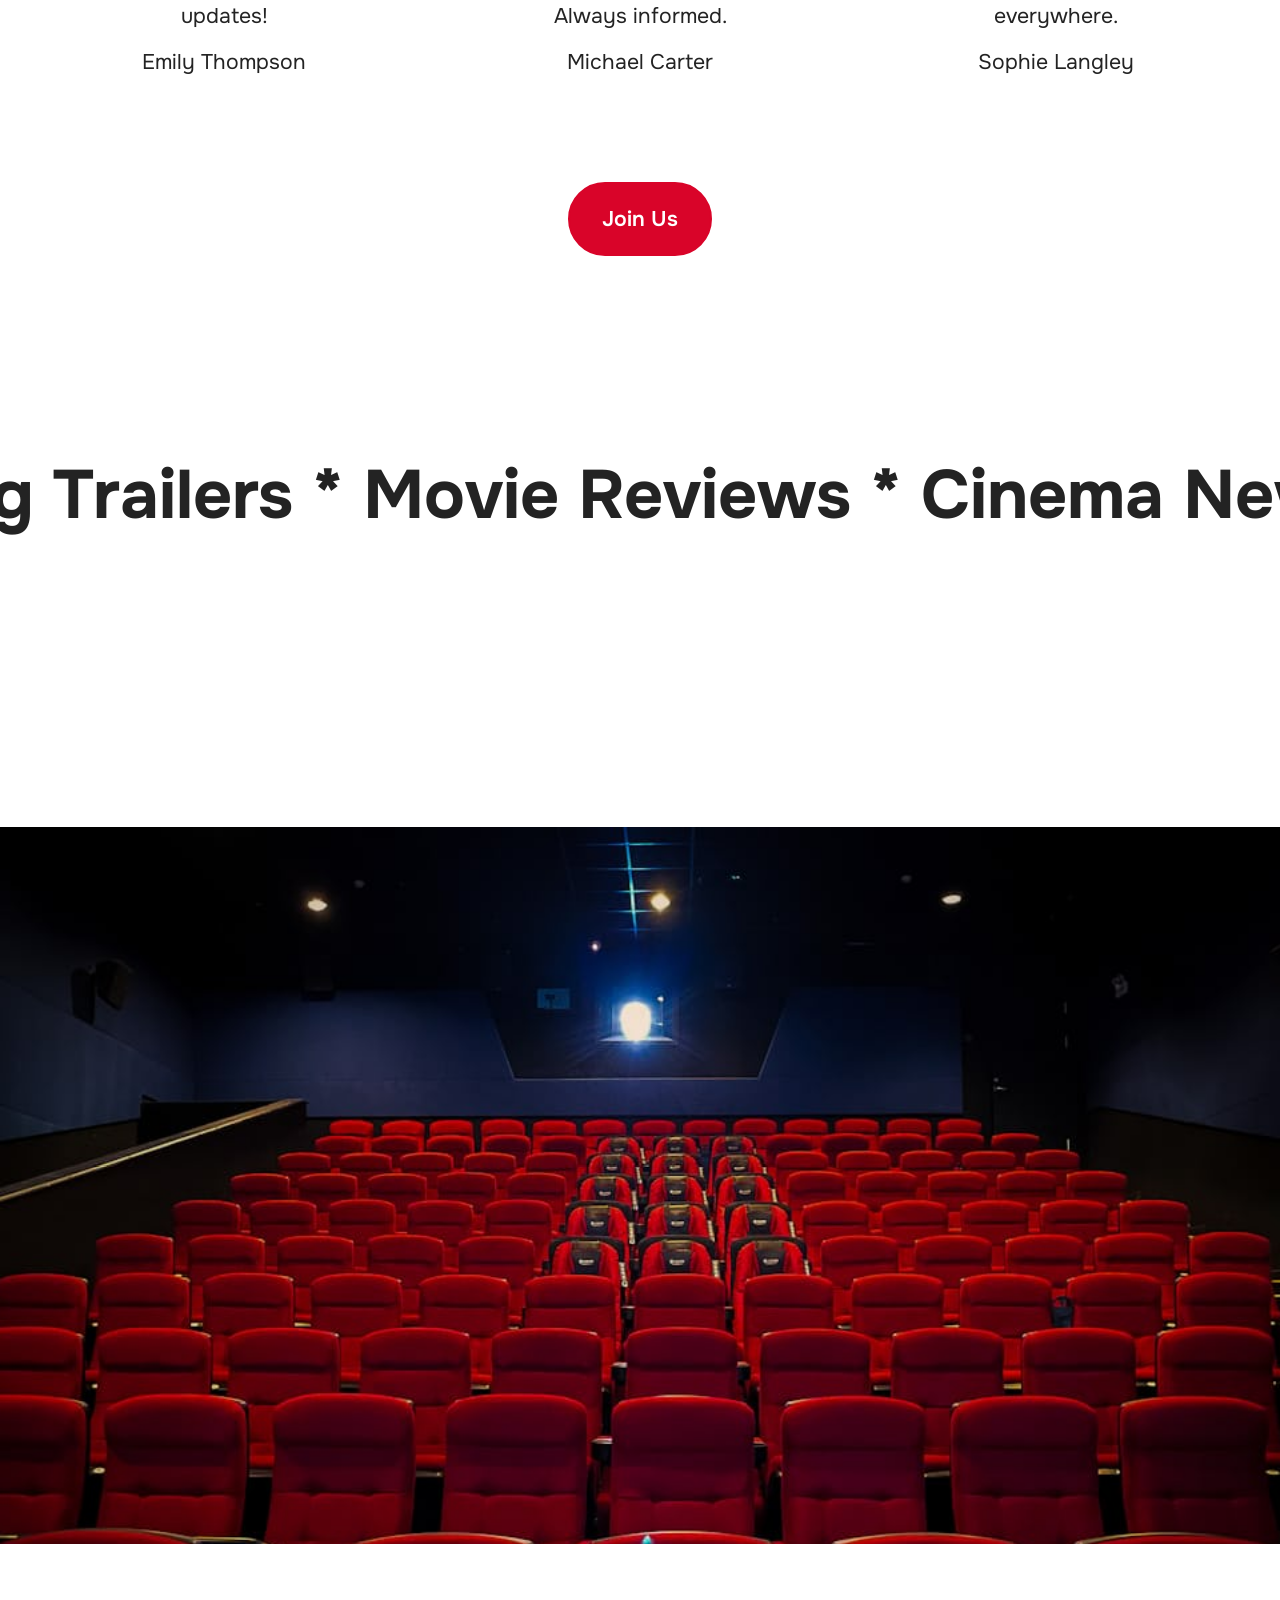
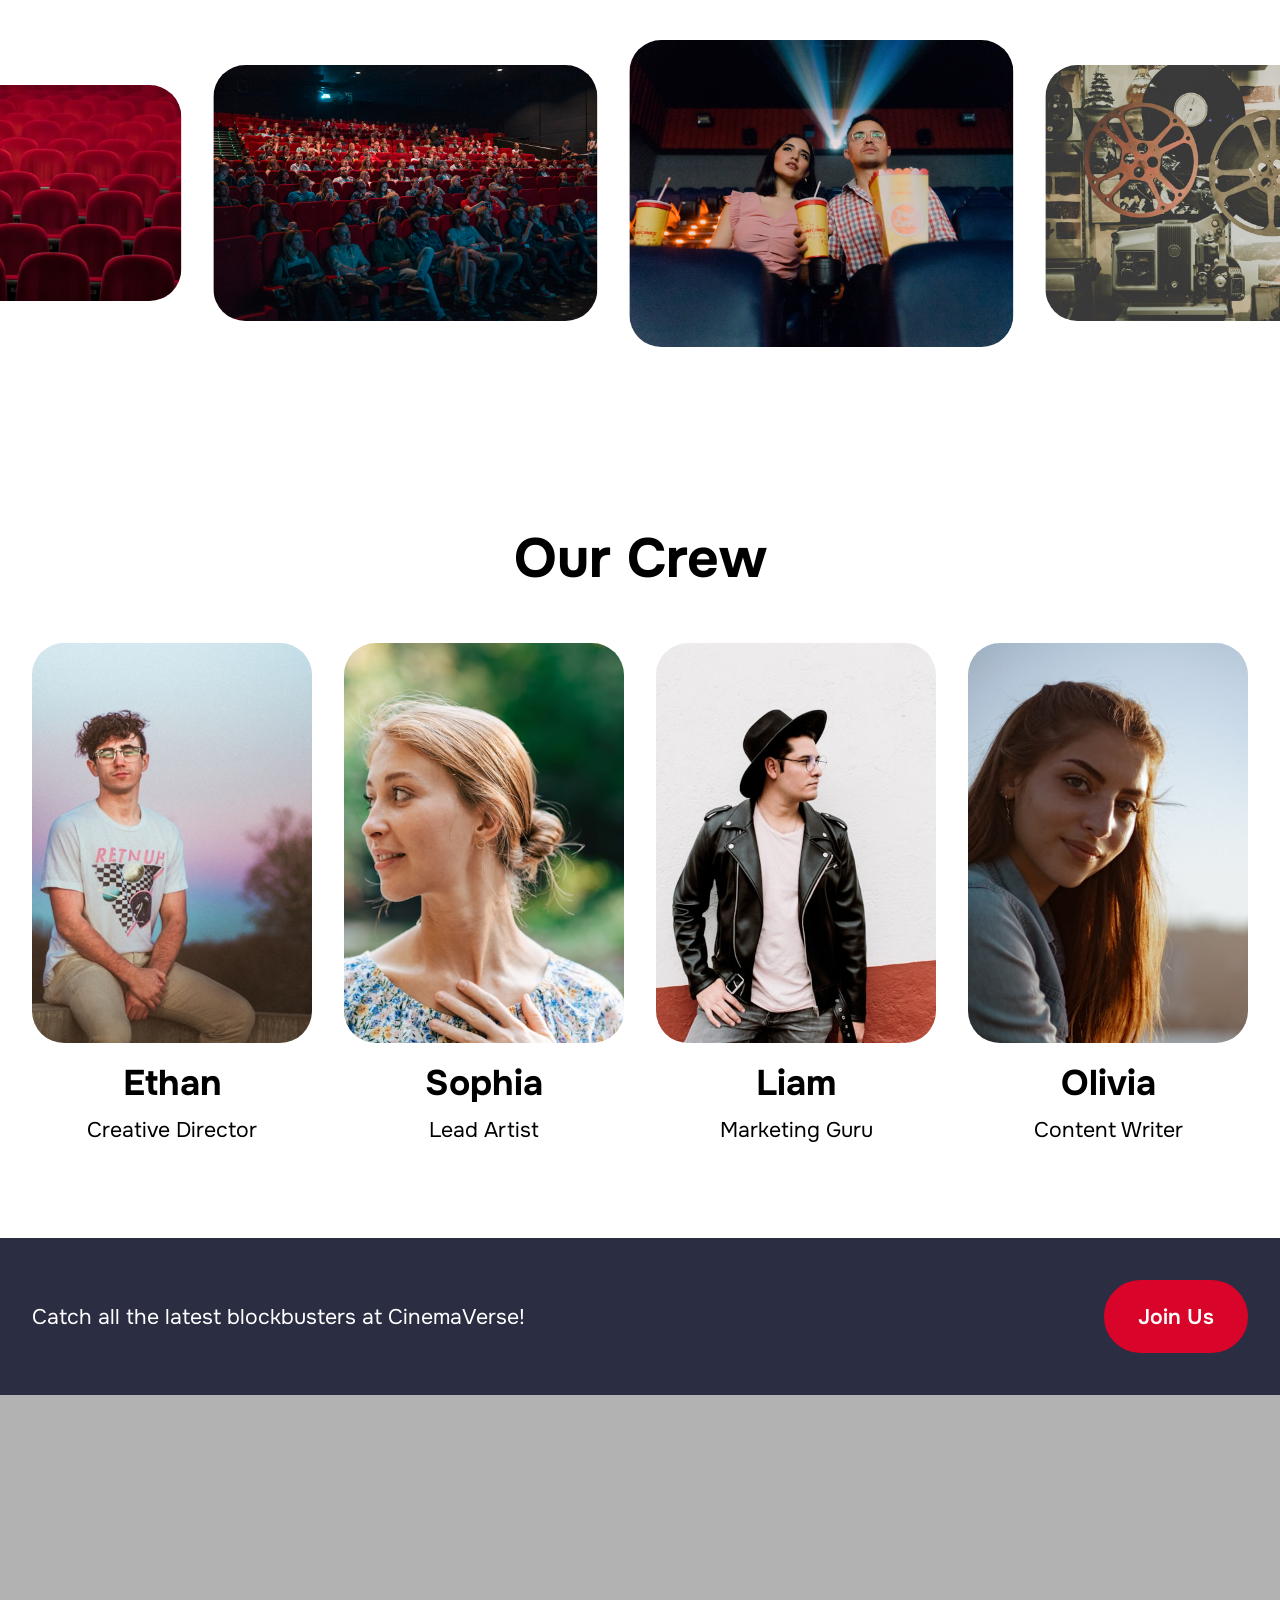
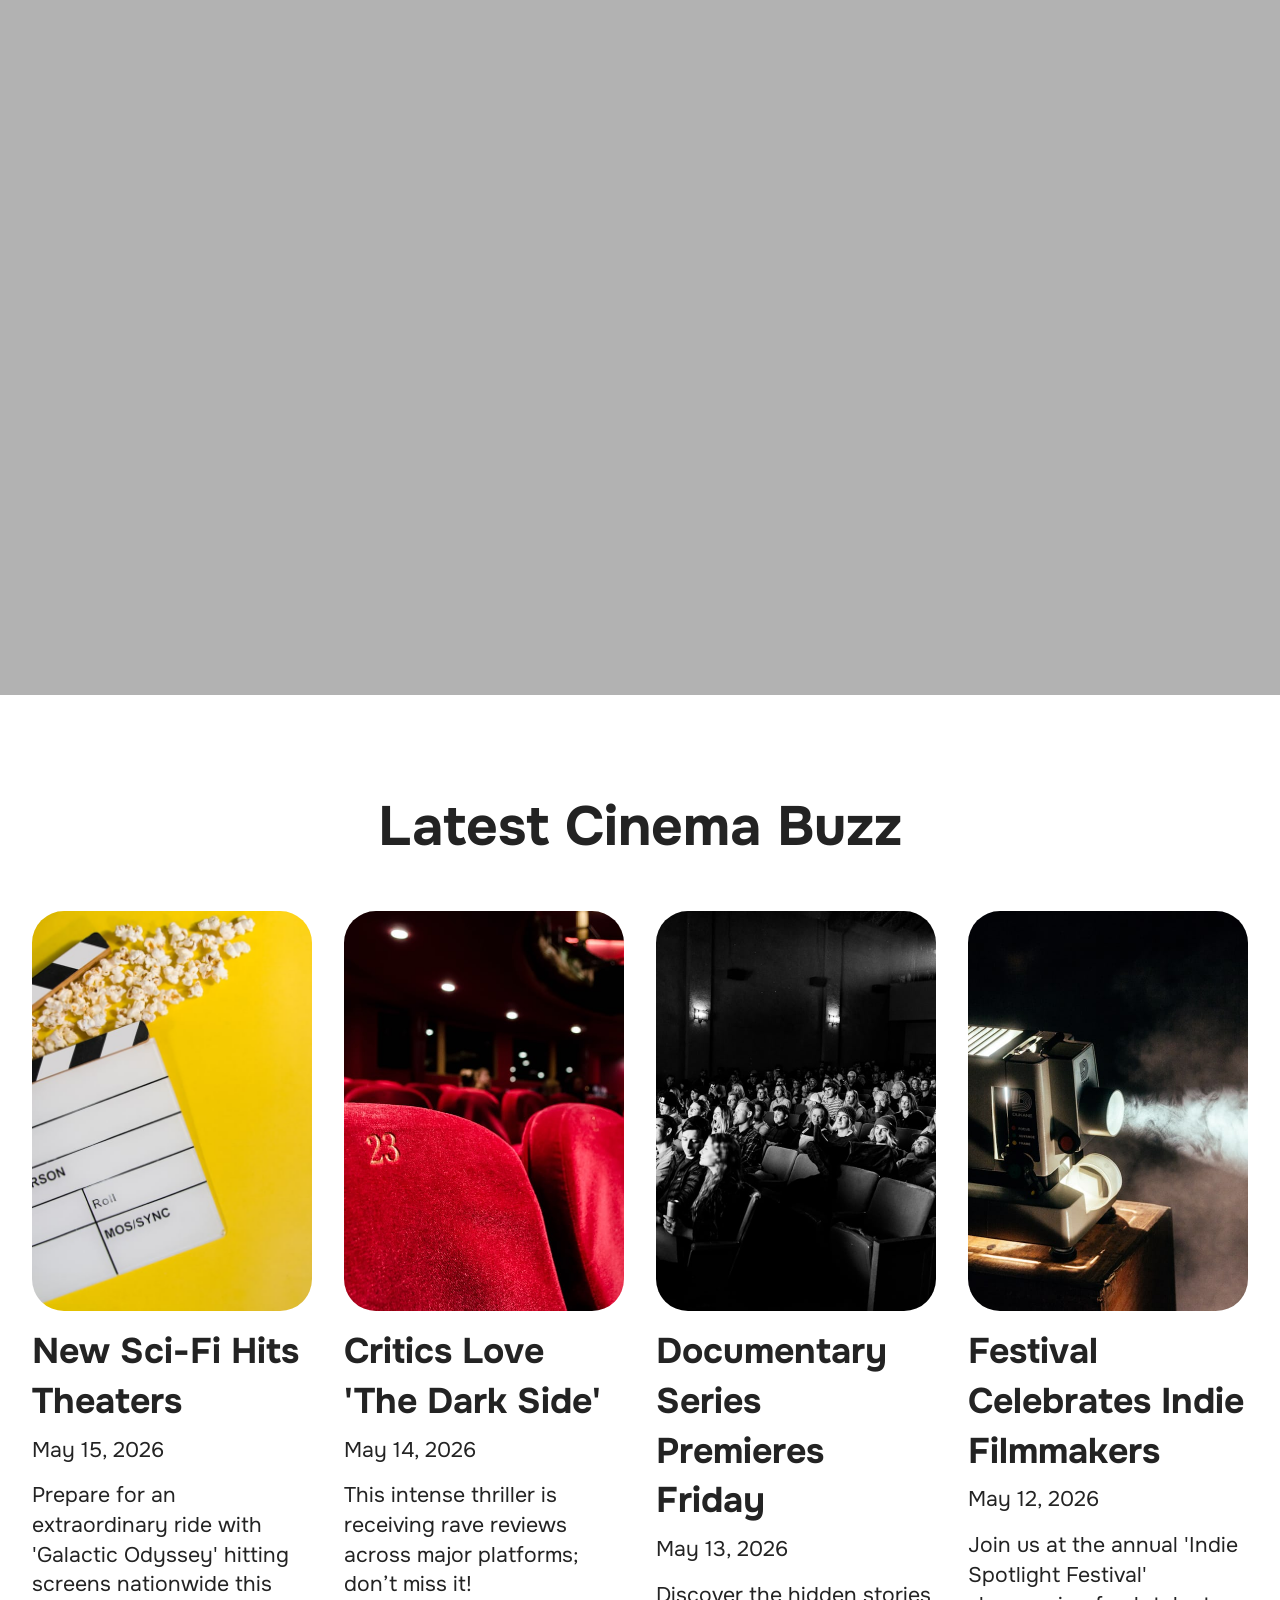
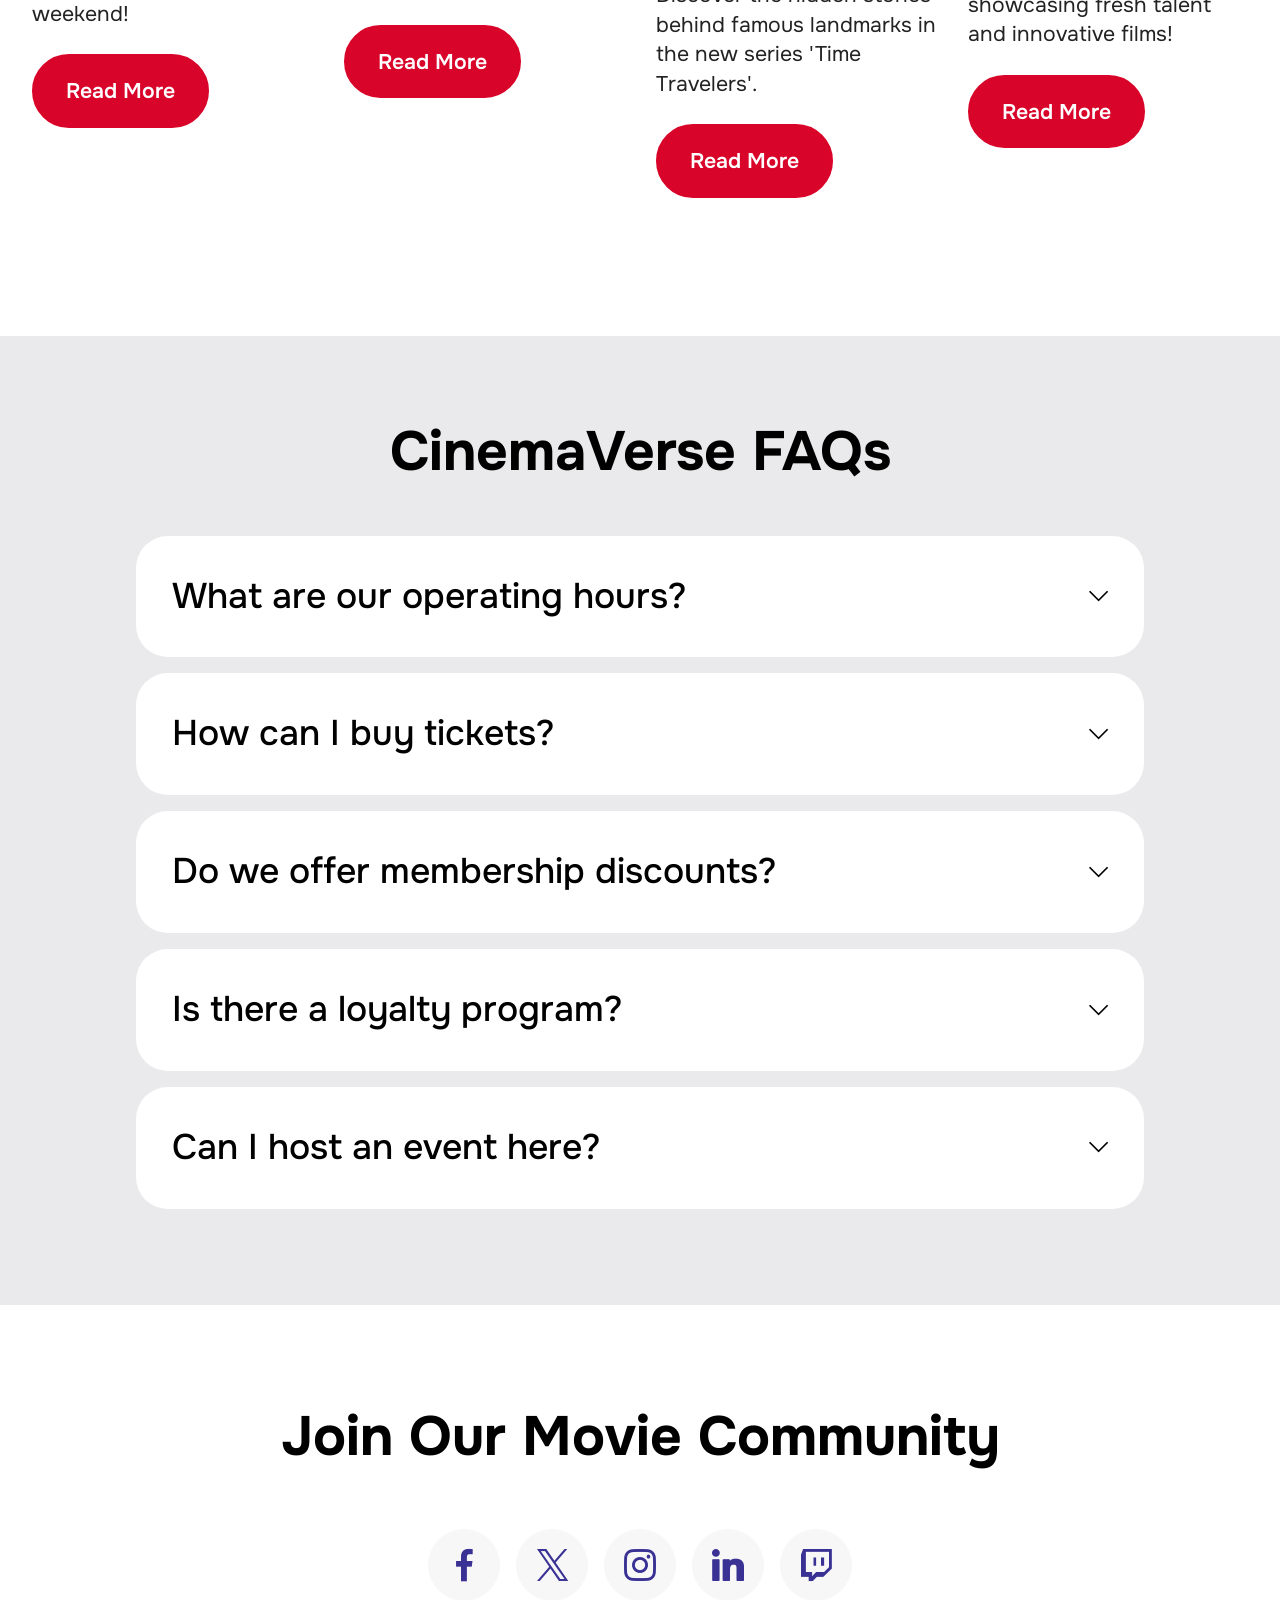
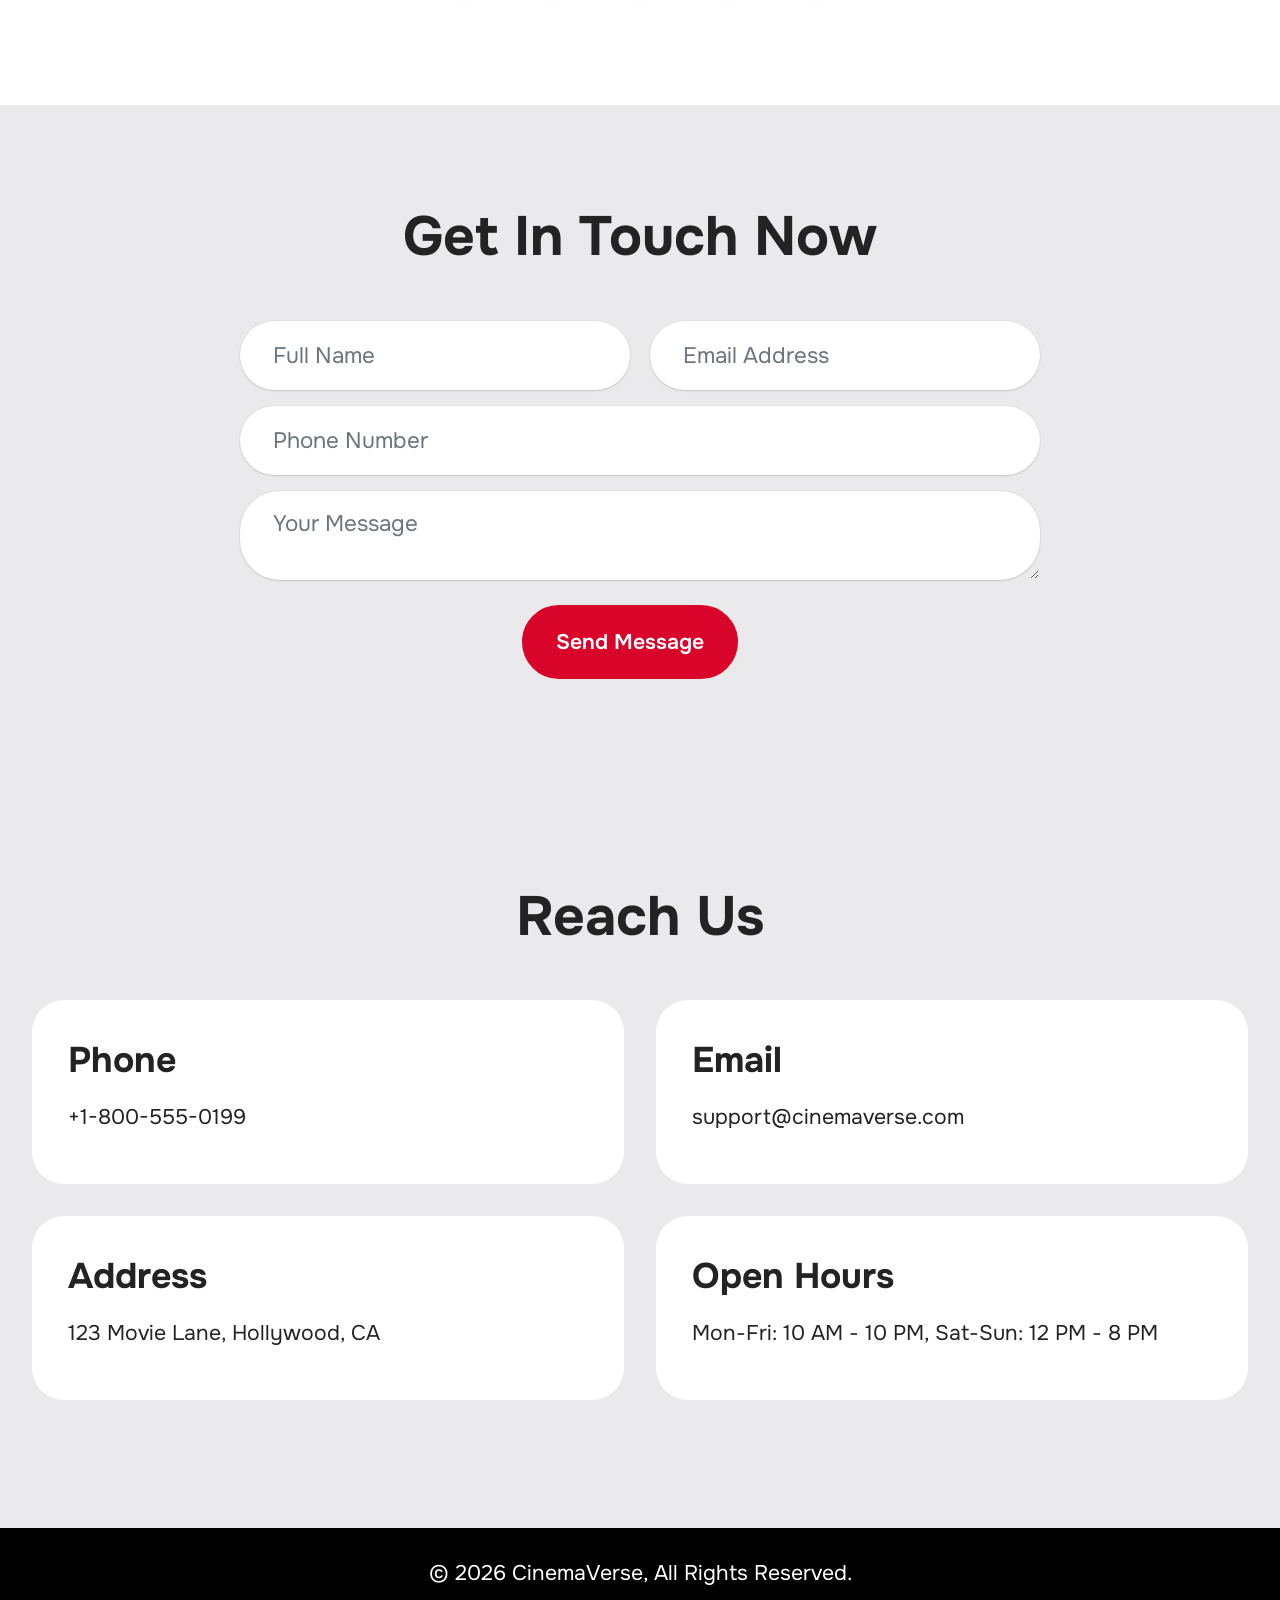
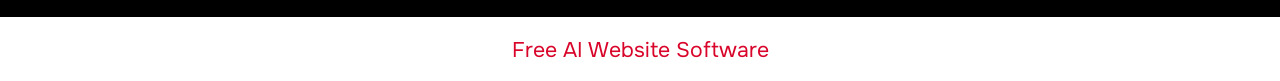
==== commit 72264876: "Add files via upload" ====
--- a/index.html
+++ b/index.html
@@ -6,20 +6,20 @@
   <meta http-equiv="X-UA-Compatible" content="IE=edge">
   <meta name="generator" content="Mobirise v6.1.12, mobirise.com">
   <meta name="viewport" content="width=device-width, initial-scale=1, minimum-scale=1">
-  <link rel="shortcut icon" href="assets/images/logo.png" type="image/x-icon">
-  <meta name="description" content="">
-  
-  
-  <title>Home</title>
+  <link rel="shortcut icon" href="assets/images/photo-1485095329183-d0797cdc5676.jpeg" type="image/x-icon">
+  <meta name="description" content="CinemaVerse features trending movie trailers, up-to-date news, and insightful reviews for film enthusiasts. Access everything related to cinema in one vibrant space.">
+  
+  
+  <title>CinemaVerse: Trending Movie Trailers, Reviews, and News Blog</title>
   <link rel="stylesheet" href="assets/web/assets/mobirise-icons2/mobirise2.css">
   <link rel="stylesheet" href="assets/bootstrap/css/bootstrap.min.css">
-  <link rel="stylesheet" href="assets/animatecss/animate.css">
+  <link rel="stylesheet" href="assets/parallax/jarallax.css">
   <link rel="stylesheet" href="assets/dropdown/css/style.css">
   <link rel="stylesheet" href="assets/socicon/css/styles.css">
   <link rel="stylesheet" href="assets/theme/css/style.css">
-  <link rel="preload" href="https://fonts.googleapis.com/css?family=Inter+Tight:100,200,300,400,500,600,700,800,900,100i,200i,300i,400i,500i,600i,700i,800i,900i&display=swap" as="style" onload="this.onload=null;this.rel='stylesheet'">
-  <noscript><link rel="stylesheet" href="https://fonts.googleapis.com/css?family=Inter+Tight:100,200,300,400,500,600,700,800,900,100i,200i,300i,400i,500i,600i,700i,800i,900i&display=swap"></noscript>
-  <link rel="preload" as="style" href="assets/mobirise/css/mbr-additional.css?v=8LMIeg"><link rel="stylesheet" href="assets/mobirise/css/mbr-additional.css?v=8LMIeg" type="text/css">
+  <link rel="preload" href="https://fonts.googleapis.com/css2?family=Onest:wght@400;700&display=swap&display=swap" as="style" onload="this.onload=null;this.rel='stylesheet'">
+  <noscript><link rel="stylesheet" href="https://fonts.googleapis.com/css2?family=Onest:wght@400;700&display=swap&display=swap"></noscript>
+  <link rel="preload" as="style" href="assets/mobirise/css/mbr-additional.css?v=2WSK3q"><link rel="stylesheet" href="assets/mobirise/css/mbr-additional.css?v=2WSK3q" type="text/css">
 
   
   
@@ -27,18 +27,18 @@
 </head>
 <body>
   
-  <section data-bs-version="5.1" class="menu menu2 cid-tJS6tZXiPa" once="menu" id="menu02-0">
+  <section data-bs-version="5.1" class="menu menu2 cid-vjNbrc8gZF" once="menu" id="menu-5-vjNbrc8gZF">
 	
 
 	<nav class="navbar navbar-dropdown navbar-fixed-top navbar-expand-lg">
 		<div class="container">
 			<div class="navbar-brand">
 				<span class="navbar-logo">
-					<a href="https://mobirise.com">
-						<img src="assets/images/logo.png" alt="Mobirise Website Builder" style="height: 3rem;">
+					<a href="https://mobiri.se">
+						<img src="assets/images/photo-1485095329183-d0797cdc5676.jpeg" alt="Mobirise Website Builder" style="height: 4.3rem;">
 					</a>
 				</span>
-				<span class="navbar-caption-wrap"><a class="navbar-caption text-black text-primary display-4" href="index.html#header05-1">Mobirise</a></span>
+				<span class="navbar-caption-wrap"><a class="navbar-caption text-black display-4" href="https://mobiri.se">CinemaVerse</a></span>
 			</div>
 			<button class="navbar-toggler" type="button" data-toggle="collapse" data-bs-toggle="collapse" data-target="#navbarSupportedContent" data-bs-target="#navbarSupportedContent" aria-controls="navbarNavAltMarkup" aria-expanded="false" aria-label="Toggle navigation">
 				<div class="hamburger">
@@ -49,229 +49,565 @@
 				</div>
 			</button>
 			<div class="collapse navbar-collapse" id="navbarSupportedContent">
-				<ul class="navbar-nav nav-dropdown" data-app-modern-menu="true"><li class="nav-item">
-						<a class="nav-link link text-black text-primary display-2" href="index.html#header01-7">استكشف عالم السينما والدراما<br></a>
-					</li></ul>
+				<ul class="navbar-nav nav-dropdown" data-app-modern-menu="true">
+					<li class="nav-item">
+						<a class="nav-link link text-black display-4" href="https://mobiri.se">Trailers</a>
+					</li>
+					<li class="nav-item">
+						<a class="nav-link link text-black display-4" href="https://mobiri.se" aria-expanded="false">Reviews</a>
+					</li>
+					<li class="nav-item">
+						<a class="nav-link link text-black display-4" href="https://mobiri.se">Blog</a>
+					</li>
+				</ul>
 				
-				<div class="navbar-buttons mbr-section-btn"><a class="btn btn-primary display-4" href="index.html#form02-6">ابدأ ألأن</a></div>
+				<div class="navbar-buttons mbr-section-btn">
+					<a class="btn btn-primary display-4" href="https://mobiri.se">Contact Us</a>
+				</div>
 			</div>
 		</div>
 	</nav>
 </section>
 
-<section data-bs-version="5.1" class="features4 cid-tMlEXTHLbS" id="features04-w">
+<section data-bs-version="5.1" class="header18 cid-vjNbrc8nhY mbr-fullscreen" data-bg-video="https://www.youtube.com/embed/UPSGsNdQnWA?autoplay=1&amp;loop=1&amp;playlist=UPSGsNdQnWA&amp;t=20&amp;mute=1&amp;playsinline=1&amp;controls=0&amp;showinfo=0&amp;autohide=1&amp;allowfullscreen=true&amp;mode=transparent" id="hero-15-vjNbrc8nhY">
+  
+
+  <div class="mbr-overlay" style="opacity: 0.5; background-color: rgb(0, 0, 0);"></div>
+  <div class="container-fluid">
+    <div class="row">
+      <div class="content-wrap col-12 col-md-12">
+        <h1 class="mbr-section-title mbr-fonts-style mbr-white mb-4 display-1">
+          <strong>Watch Now</strong>
+        </h1>
+        
+        <p class="mbr-fonts-style mbr-text mbr-white mb-4 display-7">Join the cinematic revolution with the latest trending trailers.</p>
+        <div class="mbr-section-btn"><a class="btn btn-white-outline display-7" href="https://mobiri.se">See More</a></div>
+      </div>
+    </div>
+  </div>
+</section>
+
+<section data-bs-version="5.1" class="features023 cid-vjNbrc9BAc" id="metrics-1-vjNbrc9BAc">
+
+    
+
+    
+    
+    <div class="container">
+        
+        <div class="row content-row justify-content-center">
+            <div class="item features-without-image col-12 col-md-6 col-lg-4 item-mb">
+                <div class="item-wrapper">
+                    <div class="title mb-2 mb-md-3">
+                        <span class="num mbr-fonts-style display-1">
+                            <strong>100+</strong></span>
+                    </div>
+                    <h4 class="card-title mbr-fonts-style display-5">
+                        <strong>Trending Trailers</strong>
+                    </h4>
+                    
+                </div>
+            </div>
+            <div class="item features-without-image col-12 col-md-6 col-lg-4 item-mb">
+                <div class="item-wrapper">
+                    <div class="title mb-2 mb-md-3">
+                        <span class="num mbr-fonts-style display-1">
+                            <strong>4.8/5</strong></span>
+                    </div>
+                    <h4 class="card-title mbr-fonts-style display-5">
+                        <strong>User Ratings</strong>
+                    </h4>
+                    
+                </div>
+            </div>
+            <div class="item features-without-image col-12 col-md-6 col-lg-4 item-mb">
+                <div class="item-wrapper">
+                    <div class="title mb-2 mb-md-3">
+                        <span class="num mbr-fonts-style display-1">
+                            <strong>50+</strong></span>
+                    </div>
+                    <h4 class="card-title mbr-fonts-style display-5">
+                        <strong>Latest Posts</strong>
+                    </h4>
+                    
+                </div>
+            </div>
+        </div>
+    </div>
+</section>
+
+<section data-bs-version="5.1" class="people02 cid-vjNbrc9blb" id="testimonials-10-vjNbrc9blb">
+	
+
 	
 	
-	<div class="container-fluid">
-		<div class="row justify-content-center">
+	<div class="container">
+		<div class="row mb-5 justify-content-center">
 			<div class="col-12 content-head">
-				<div class="mbr-section-head mb-5">
-					<h4 class="mbr-section-title mbr-fonts-style align-center mb-0 display-2"><br><br></h4>
-					<h5 class="mbr-section-subtitle mbr-fonts-style align-center mb-0 mt-4 display-2"><strong>بوابتك المعرفية لكل ما يخص الإنتاج السينمائي والدرامي العالمي</strong><br></h5>
-					
-				</div>
+				<h3 class="mbr-section-title mbr-fonts-style align-center mb-4 display-2">
+					<strong>Reviews</strong>
+				</h3>
+				<h5 class="mbr-section-subtitle mbr-fonts-style align-center mb-4 display-7">What Our Viewers Are Saying</h5>
 			</div>
 		</div>
 		<div class="row">
-			<div class="item features-image col-12 col-md-6 col-lg-6 active">
-				<div class="item-wrapper">
-					<div class="item-img">
-						<img src="assets/images/mbr-815x576.jpg" alt="Mobirise Website Builder" data-slide-to="2" data-bs-slide-to="2">
-					</div>
-					<div class="item-content">
-						<h5 class="item-title mbr-fonts-style display-7"><strong>استكشاف شامل لأحدث إصدارات السينما&nbsp; &nbsp;العالمية بدقة عالية.</strong><div><br></div><div><strong>تصنيف الأفلام حسب النوع: أكشن، دراما، خيال علمي، ووثائقي.</strong></div><div><br></div><div><strong>عرض التقييمات العالمية من منصات</strong></div><br><div><strong> IMDb and Rotten Tomatoes</strong></div></h5>
-						
-						<p class="mbr-text mbr-fonts-style display-7"><br>
-						</p>
-						<div class="mbr-section-btn item-footer"><a href="" class="btn item-btn btn-success display-7">استعرض ألأن</a></div>
+				<div class="item features-without-image col-12 col-md-6 col-lg-4 mb-5">
+					<div class="item-wrapper">
+						<div class="card-box align-center">
+							<div class="iconfont-wrapper mb-3">
+								<span class="mbr-iconfont mobi-mbri-star mobi-mbri"></span>
+								<span class="mbr-iconfont mobi-mbri-star mobi-mbri"></span>
+								<span class="mbr-iconfont mobi-mbri-star mobi-mbri"></span>
+								<span class="mbr-iconfont mobi-mbri-star mobi-mbri"></span>
+								<span class="mbr-iconfont mobi-mbri-star mobi-mbri"></span>
+							</div>
+							<h5 class="card-title mbr-fonts-style mb-3 display-7">The best place for movie trailers and updates!</h5>
+							<p class="card-text mbr-fonts-style mb-0 display-7">Emily Thompson</p>
+						</div>
 					</div>
 				</div>
-			</div><div class="item features-image col-12 col-md-6 col-lg-6">
-				<div class="item-wrapper">
-					<div class="item-img">
-						<img src="assets/images/mbr-815x610.png" alt="Mobirise Website Builder" data-slide-to="0" data-bs-slide-to="0">
+				<div class="item features-without-image col-12 col-md-6 col-lg-4 mb-5">
+					<div class="item-wrapper">
+						<div class="card-box align-center">
+							<div class="iconfont-wrapper mb-3">
+								<span class="mbr-iconfont mobi-mbri-star mobi-mbri"></span>
+								<span class="mbr-iconfont mobi-mbri-star mobi-mbri"></span>
+								<span class="mbr-iconfont mobi-mbri-star mobi-mbri"></span>
+								<span class="mbr-iconfont mobi-mbri-star mobi-mbri"></span>
+								<span class="mbr-iconfont mobi-mbri-star mobi-mbri"></span>
+							</div>
+							<h5 class="card-title mbr-fonts-style mb-3 display-7">Great reviews and the latest news! Always informed.</h5>
+							<p class="card-text mbr-fonts-style mb-0 display-7">Michael Carter</p>
+						</div>
 					</div>
-					<div class="item-content">
-						<h5 class="item-title mbr-fonts-style display-5"><strong>تجربه المشاهده الذكية</strong></h5>
-						
-						<p class="mbr-text mbr-fonts-style display-7"><strong>تحليل بيانات المشاهدة لتقديم ترشيحات مخصصة بناءً على ذوقك.<br></strong><br><strong>تنبيهات فورية عند صدور إعلانات الأفلام (Trailers) الجديدة.<br></strong><br><strong>إمكانية إنشاء قائمة "المشاهدة لاحقاً" ومشاركتها مع الأصدقاء.</strong></p>
-						<div class="mbr-section-btn item-footer"><a href="" class="btn item-btn btn-black display-7">ابدأ التجربة</a></div>
+				</div>
+				<div class="item features-without-image col-12 col-md-6 col-lg-4 mb-5">
+					<div class="item-wrapper">
+						<div class="card-box align-center">
+							<div class="iconfont-wrapper mb-3">
+								<span class="mbr-iconfont mobi-mbri-star mobi-mbri"></span>
+								<span class="mbr-iconfont mobi-mbri-star mobi-mbri"></span>
+								<span class="mbr-iconfont mobi-mbri-star mobi-mbri"></span>
+								<span class="mbr-iconfont mobi-mbri-star mobi-mbri"></span>
+								<span class="mbr-iconfont mobi-mbri-star mobi-mbri"></span>
+							</div>
+							<h5 class="card-title mbr-fonts-style mb-3 display-7">An absolute must for cinema lovers everywhere.</h5>
+							<p class="card-text mbr-fonts-style mb-0 display-7">Sophie Langley</p>
+						</div>
 					</div>
-
 				</div>
 			</div>
-			
-			
-		</div>
-	</div>
-</section>
-
-<section data-bs-version="5.1" class="header1 cid-tJS9vXDdRK" id="header01-7">
-	
-
-	
-	
-
-	<div class="container">
-		<div class="row justify-content-center">
-			<div class="col-12 col-md-12 col-lg-7 image-wrapper">
-				<img class="w-100" src="assets/images/mbr-1476x958.jpg" alt="Mobirise Website Builder">
-			</div>
-			<div class="col-12 col-lg col-md-12">
-				<div class="text-wrapper align-left">
-					<h1 class="mbr-section-title mbr-fonts-style mb-4 display-7"><strong>قسم أفلام الأكشن والإثارة (Action) - لجذب الانتباه<br></strong><br><br><div><strong>فيلم The Dark Knight (Batman): يتميز بألوان داكنة وفخمة تليق بتصميم موقعك.</strong></div><div><br></div><div><strong>سلسلة John Wick: تعطي طابعاً عصرياً وسريعاً.</strong></div><div><br></div><div><strong>فيلم Top Gun: Maverick: لقطات الطيران فيه تعطي حيوية كبيرة للمعرض.</strong></div></h1>
-					<p class="mbr-text mbr-fonts-style mb-4 display-5">Game</p>
-					<div class="mbr-section-btn mt-3"><a class="btn btn-black display-7" href="https://mobiri.se">اختر الافضل</a></div>
+		<div class="row mt-0 mt-md-5">
+			<div class="col-12 align-center">
+				<div class="mbr-section-btn">
+					<a class="btn btn-primary display-7" href="https://mobiri.se">Join Us</a>
 				</div>
 			</div>
 		</div>
 	</div>
 </section>
 
-<section data-bs-version="5.1" class="features15 cid-tLek7gQhG7" id="features015-m">
-	
-
-	
-	
-	<div class="container">
-		<div class="mbr-section-head mb-5">
-			<h4 class="mbr-section-title mbr-fonts-style align-center mb-0 display-2"><strong>قسم افلام الخيال العلمي</strong><br><strong><br></strong></h4>
-			
-		  </div>
-		<div class="row justify-content-center">
-			<div class="item features-without-image col-12 col-lg-4">
-				<div class="item-wrapper">
-					<div class="img-wrapper">
-						<img src="assets/images/mbr-179x128.jpg" alt="Mobirise Website Builder">
-					</div>
-					<div class="card-box">
-						<h4 class="card-title mbr-fonts-style mb-3 display-5"><strong>فيلم lnterstellar</strong></h4>
-						<h5 class="card-text mbr-fonts-style display-7"><strong>يتحدث عن السفر عبر الزمن والمجرات، وصوره مذهلة بصرياً.</strong></h5>
-					</div>
-				</div>
-			</div>
-			<div class="item features-without-image col-12 col-lg-4">
-				<div class="item-wrapper">
-					<div class="img-wrapper">
-						<img src="assets/images/mbr-179x61.png" alt="Mobirise Website Builder">
-					</div>
-					<div class="card-box">
-						<h4 class="card-title mbr-fonts-style mb-3 display-5"><strong>فيلم lnception</strong></h4>
-						<h5 class="card-text mbr-fonts-style display-7"><strong>فيلم معقد عن العقل البشري والأحلام، يناسب جداً فكرة "المشاريع الذكية</strong></h5>
-					</div>
-				</div>
-			</div>
-			<div class="item features-without-image col-12 col-lg-4">
-				<div class="item-wrapper">
-					<div class="img-wrapper">
-						<img src="assets/images/mbr-179x274.png" alt="Mobirise Website Builder">
-					</div>
-					<div class="card-box">
-						<h4 class="card-title mbr-fonts-style mb-3 display-5"><strong>فيلم The Matrix</strong></h4>
-						<h5 class="card-text mbr-fonts-style display-7"><strong>أيقونة التكنولوجيا والبرمجة، صورته (الأكواد الخضراء) ستكون مثالية لموقعك.</strong></h5>
-					</div>
-				</div>
-			</div>
-		</div>
-	</div>
-</section>
-
-<section data-bs-version="5.1" class="news06 cid-vjJd3lmIIT" id="news06-1o">
-  
-
-  
-  
-
-  <div class="container">
+<section data-bs-version="5.1" class="gallery10 cid-vjNbrccNlX" id="features-61-vjNbrccNlX">
+  
+
+
+  <div class="container-fluid">
+
+      <div class="loop-container">
+        <div class="item display-1" data-linewords="Trending Trailers * Movie Reviews * Cinema News * Contact Us * Join the Fun * Exclusive Content *" data-direction="-1" data-speed="0.05">☁️ Best offers ☁️ Free delivery ☁️ Perfect design ☁️ Comfort ☁️ Support 24/7 ☁️ Vibes</div>
+
+        <div class="item display-1" data-linewords="Trending Trailers * Movie Reviews * Cinema News * Contact Us * Join the Fun * Exclusive Content *" data-direction="-1" data-speed="0.05">☁️ Best offers ☁️ Free delivery ☁️ Perfect design ☁️ Comfort ☁️ Support 24/7 ☁️ Vibes</div>
+      </div>
+    
+  </div>
+</section>
+
+<section data-bs-version="5.1" class="image02 cid-vjNbrcch9G mbr-fullscreen mbr-parallax-background" id="image-13-vjNbrcch9G">
+    
+    
+    <div class="container">
+        <div class="row"></div>
+    </div>
+</section>
+
+<section data-bs-version="5.1" class="gallery07 cid-vjNbrccjMV" id="gallery-14-vjNbrccjMV">
+  
+  
+  <div class="container-fluid gallery-wrapper">
     <div class="row justify-content-center">
-      <div class="col-12 mb-5 content-head">
-        <h3 class="mbr-fonts-style align-center mb-0 mbr-section-maintitle display-2"></h3>
+      <div class="col-12 content-head">
         
       </div>
     </div>
-    <div class="row justify-content-center align-items-center item features-image">
-      <div class="col-12 ">
+    <div class="grid-container">
+      <div class="grid-container-3 moving-left" style="transform: translate3d(-200px, 0px, 0px);">
+        <div class="grid-item">
+          <img src="assets/images/photo-1517604931442-7e0c8ed2963c.jpeg" alt="Mobirise Website Builder">
+        </div>
+        <div class="grid-item">
+          <img src="assets/images/photo-1608170825938-a8ea0305d46c.jpeg" alt="Mobirise Website Builder">
+        </div>
+        <div class="grid-item">
+          <img src="assets/images/photo-1440404653325-ab127d49abc1.jpeg" alt="Mobirise Website Builder">
+        </div>
+        <div class="grid-item">
+          <img src="assets/images/photo-1574267432553-4b4628081c31.jpeg" alt="Mobirise Website Builder">
+        </div>
+      </div>
+    </div>
+  </div>
+</section>
+
+<section data-bs-version="5.1" class="people03 cid-vjNbrccPhN" id="team-1-vjNbrccPhN">
+    
+    
+    <div class="container-fluid">
+        <div class="row justify-content-center">
+            <div class="col-12 content-head">
+                <div class="mbr-section-head mb-5">
+                    <h4 class="mbr-section-title mbr-fonts-style align-center mb-0 display-2">
+                        <strong>Our Crew</strong>
+                    </h4>
+                    
+                </div>
+            </div>
+        </div>
+        <div class="row">
+            <div class="item features-image col-12 col-md-6 col-lg-3">
+                <div class="item-wrapper">
+                    <div class="item-img mb-3">
+                        <img src="assets/images/photo-1548130149-a6955bd8d6f9.jpeg" alt="Mobirise Website Builder" title="">
+                    </div>
+                    <div class="item-content align-left">
+                        <h5 class="item-title mbr-fonts-style display-5">
+                            <strong>Ethan</strong>
+                        </h5>
+                        <h6 class="item-subtitle mbr-fonts-style mb-3 display-7">Creative Director</h6>
+                        
+                    </div>
+                    
+                </div>
+            </div>
+            <div class="item features-image col-12 col-md-6 col-lg-3">
+                <div class="item-wrapper">
+                    <div class="item-img mb-3">
+                        <img src="assets/images/photo-1677520338280-664ae23816eb.jpeg" alt="Mobirise Website Builder" title="">
+                    </div>
+                    <div class="item-content align-left">
+                        <h5 class="item-title mbr-fonts-style display-5">
+                            <strong>Sophia</strong>
+                        </h5>
+                        <h6 class="item-subtitle mbr-fonts-style mb-3 display-7">Lead Artist</h6>
+                        
+                    </div>
+                    
+                </div>
+            </div>
+            <div class="item features-image col-12 col-md-6 col-lg-3">
+                <div class="item-wrapper">
+                    <div class="item-img mb-3">
+                        <img src="assets/images/photo-1557684387-08927d28c72a.jpeg" alt="Mobirise Website Builder" title="">
+                    </div>
+                    <div class="item-content align-left">
+                        <h5 class="item-title mbr-fonts-style display-5">
+                            <strong>Liam</strong>
+                        </h5>
+                        <h6 class="item-subtitle mbr-fonts-style mb-3 display-7">Marketing Guru</h6>
+                        
+                    </div>
+                    
+                </div>
+            </div>
+            <div class="item features-image col-12 col-md-6 col-lg-3">
+                <div class="item-wrapper">
+                    <div class="item-img mb-3">
+                       <img src="assets/images/photo-1681075401974-907cc62a4373.jpeg" alt="Mobirise Website Builder" title="" data-slide-to="3" data-bs-slide-to="3">
+                    </div>
+                    <div class="item-content align-left">
+                        <h5 class="item-title mbr-fonts-style display-5">
+                            <strong>Olivia</strong>
+                        </h5>
+                        <h6 class="item-subtitle mbr-fonts-style mb-3 display-7">Content Writer</h6>
+                        
+                    </div>
+                    
+                </div>
+            </div>
+        </div>
+    </div>
+</section>
+
+<section data-bs-version="5.1" class="features035 cid-vjNbrcd7s4" id="call-to-action-11-vjNbrcd7s4">
+    
+
+    
+    
+    <div class="container">
+        <div class="row">
+            <div class="col-12 col-lg-9 active">
+                <div class="item-wrapper">
+                    <div class="card-box">
+                        <h4 class="card-text mbr-fonts-style display-7">Catch all the latest blockbusters at CinemaVerse!</h4>
+                    </div>
+                </div>
+            </div>
+            <div class="col-12 col-lg-3 active">
+                <div class="mbr-section-btn">
+                    <a class="btn btn-primary display-7" href="https://mobiri.se">Join Us</a>
+                </div>
+            </div>
+        </div>
+    </div>
+</section>
+
+<section data-bs-version="5.1" class="header18 cid-vjNbrcdAnC mbr-fullscreen" data-bg-video="https://www.youtube.com/embed/0M3uF7qgG4w?autoplay=1&amp;loop=1&amp;playlist=0M3uF7qgG4w&amp;t=20&amp;mute=1&amp;playsinline=1&amp;controls=0&amp;showinfo=0&amp;autohide=1&amp;allowfullscreen=true&amp;mode=transparent" id="video-5-vjNbrcdAnC">
+  
+
+  <div class="mbr-overlay" style="opacity: 0.3; background-color: rgb(0, 0, 0);"></div>
+  <div class="container-fluid">
+    <div class="row">
+    </div>
+  </div>
+</section>
+
+<section data-bs-version="5.1" class="features03 cid-vjNbrcdb63" id="news-1-vjNbrcdb63">
+  
+  
+  <div class="container-fluid">
+    <div class="row justify-content-center mb-5">
+      <div class="col-12 content-head">
+        <div class="mbr-section-head">
+          <h4 class="mbr-section-title mbr-fonts-style align-center mb-0 display-2">
+            <strong>Latest Cinema Buzz</strong>
+          </h4>
+          
+        </div>
+      </div>
+    </div>
+    <div class="row">
+      <div class="item features-image col-12 col-md-6 col-lg-3 active">
         <div class="item-wrapper">
-          <div class="row">
-            <div class="col-12 col-md-12 col-lg-6 image-wrapper">
-              <img class="w-100" src="assets/images/mbr-1256x888.jpeg" alt="Mobirise Website Builder">
-            </div>
-            <div class="col-12 col-lg col-md-12">
-              <div class="text-wrapper align-left">
-                <h5 class="mbr-section-title mbr-fonts-style mb-3 display-5"><strong>فيلم Tenet (عقيدة)</strong></h5>
-                <p class="price mbr-fonts-style mb-3 display-7"><strong>هذا الفيلم مثالي جداً لموقعك لأنه يجمع بين التعقيد العلمي والأكشن، وهو من إخراج كريستوفر نولان.<br></strong><br><strong>القصة والجانب التقني: يتناول الفيلم فكرة "عكس الإنتروبيا" (Entropy Inversion)، حيث يمكن للأجسام والناس التحرك عبر الزمن إلى الوراء بينما يستمر العالم في المضي قدماً.</strong></p>
-                <p class="mbr-text mbr-fonts-style mb-3 display-7"></p>
-                <div class="mbr-section-btn mt-3">
-                  <a class="btn btn-lg btn-white display-7" href="https://mobiri.se">
-                    Learn more
-                  </a>
-                </div>
-              </div>
-            </div>
+          <div class="item-img mb-3">
+            <img src="assets/images/photo-1598899134739-24c46f58b8c0.jpeg" alt="Mobirise Website Builder" title="">
           </div>
-        </div>
-      </div>
-    </div>
-    <div class="row justify-content-center align-items-center item features-image">
-      <div class="col-12">
+          <div class="item-content align-left">
+            <h5 class="item-title mbr-fonts-style mt-0 mb-2 display-5">
+              <strong>New Sci-Fi Hits Theaters</strong>
+            </h5>
+            <p class="mbr-text mbr-fonts-style mb-3 display-7">May 15, 2026</p>
+            <p class="mbr-text mbr-fonts-style mb-3 display-7">Prepare for an extraordinary ride with 'Galactic Odyssey' hitting screens nationwide this weekend!</p>
+            <div class="mbr-section-btn item-footer">
+              <a href="" class="btn item-btn btn-primary display-7">Read More</a>
+            </div>
+          </div>
+        </div>
+      </div>
+      <div class="item features-image col-12 col-md-6 col-lg-3">
         <div class="item-wrapper">
-          <div class="row">
-            <div class="col-12 col-md-12 col-lg-6 image-wrapper">
-              <img class="w-100" src="assets/images/mbr-1-1256x888.jpeg" alt="Mobirise Website Builder">
-            </div>
-            <div class="col-12 col-lg col-md-12">
-              <div class="text-wrapper align-left">
-                <h5 class="mbr-section-title mbr-fonts-style mb-3 display-5"><strong>فيلم Dune (كثيب)</strong></h5>
-                <p class="price mbr-fonts-style mb-3 display-7"><strong>يعتبر هذا الفيلم من أضخم إنتاجات الخيال العلمي الحديثة، ويتميز بجمالية بصرية مذهلة ستجعل كروت موقعك تبدو فخمة جداً.<br></strong><br><strong>القصة والجانب التقني: تدور الأحداث في مستقبل بعيد جداً على كوكب صحراوي يسمى "أراكيس"، وهو المصدر الوحيد لأغلى مادة في الكون وهي "المادة الخام" (Spice) الضرورية للسفر بين النجوم.</strong></p>
-                <p class="mbr-text mbr-fonts-style mb-3 display-7"></p>
-                <div class="mbr-section-btn mt-3">
-                  <a class="btn btn-lg btn-white display-7" href="https://mobiri.se">Learn more</a>
-                </div>
-              </div>
-            </div>
+          <div class="item-img mb-3">
+            <img src="assets/images/photo-1513106580091-1d82408b8cd6.jpeg" alt="Mobirise Website Builder" title="" data-slide-to="1" data-bs-slide-to="1">
           </div>
+          <div class="item-content align-left">
+            <h5 class="item-title mbr-fonts-style mb-2 mt-0 display-5">
+              <strong>Critics Love 'The Dark Side'</strong>
+            </h5>
+            <p class="mbr-text mbr-fonts-style mb-3 display-7">May 14, 2026</p>
+            <p class="mbr-text mbr-fonts-style mb-3 display-7">This intense thriller is receiving rave reviews across major platforms; don’t miss it!</p>
+            <div class="mbr-section-btn item-footer">
+              <a href="" class="btn item-btn btn-primary display-7">Read More</a>
+            </div>
+          </div>
+        </div>
+      </div>
+      <div class="item features-image col-12 col-md-6 col-lg-3">
+        <div class="item-wrapper">
+          <div class="item-img mb-3">
+            <img src="assets/images/photo-1677344297888-81f04aa12a60.jpeg" alt="Mobirise Website Builder" title="" data-slide-to="2" data-bs-slide-to="2">
+          </div>
+          <div class="item-content align-left">
+            <h5 class="item-title mbr-fonts-style mb-2 mt-0 display-5">
+              <strong>Documentary Series Premieres Friday</strong>
+            </h5>
+            <p class="mbr-text mbr-fonts-style mb-3 display-7">May 13, 2026</p>
+            <p class="mbr-text mbr-fonts-style mb-3 display-7">Discover the hidden stories behind famous landmarks in the new series 'Time Travelers'.</p>
+            <div class="mbr-section-btn item-footer">
+              <a href="" class="btn item-btn btn-primary display-7">Read More</a>
+            </div>
+          </div>
+        </div>
+      </div>
+      <div class="item features-image col-12 col-md-6 col-lg-3">
+        <div class="item-wrapper">
+          <div class="item-img mb-3">
+            <img src="assets/images/photo-1478720568477-152d9b164e26.jpeg" alt="Mobirise Website Builder" title="" data-slide-to="2" data-bs-slide-to="2">
+          </div>
+          <div class="item-content align-left">
+            <h5 class="item-title mbr-fonts-style mb-2 mt-0 display-5">
+              <strong>Festival Celebrates Indie Filmmakers</strong>
+            </h5>
+            <p class="mbr-text mbr-fonts-style mb-3 display-7">May 12, 2026</p>
+            <p class="mbr-text mbr-fonts-style mb-3 display-7">Join us at the annual 'Indie Spotlight Festival' showcasing fresh talent and innovative films!</p>
+            <div class="mbr-section-btn item-footer">
+              <a href="" class="btn item-btn btn-primary display-7">Read More</a>
+            </div>
+          </div>
         </div>
       </div>
     </div>
   </div>
 </section>
 
-<section data-bs-version="5.1" class="header7 cid-vjJev1RXl2" id="header07-1p">
-  
-
-  
-  
-  <div class="topbg"></div>
-  <div class="align-center container-fluid">
-    <div class="row justify-content-center">
-      <div class="col-md-12 mb-5 content-head">
-        <h1 class="mbr-section-title mbr-fonts-style mb-4 display-1"><strong>منطق الافلام</strong></h1>
-        <p class="mbr-text mbr-fonts-style mb-4 display-7"></p>
-        <div class="mbr-section-btn mt-4"><a class="btn btn-primary display-7" href="https://mobiri.se">ابدا المشاهده</a></div>
-      </div>
-    </div>
-
-    <div class="row justify-content-center">
-      <div class="mbr-figure col-12 col-md-8"><iframe class="mbr-embedded-video" src="https://www.youtube.com/embed/8hP9D6kZseM?rel=0&amp;amp;mute=1&amp;showinfo=0&amp;autoplay=1&amp;loop=1&amp;playlist=8hP9D6kZseM" width="1280" height="720" frameborder="0" allowfullscreen></iframe></div>
-    </div>
-  </div>
-</section>
-
-<section data-bs-version="5.1" class="form5 cid-vjJfsBfpjB" id="form02-1r">
+<section data-bs-version="5.1" class="list1 cid-vjNbrcdoWz" id="faq-1-vjNbrcdoWz">
+    
+    
+    <div class="container">
+        <div class="row justify-content-center">
+            <div class="col-12 col-md-12 col-lg-10 m-auto">
+                <div class="content">
+                    <div class="row justify-content-center mb-5">
+                        <div class="col-12 content-head">
+                            <div class="mbr-section-head">
+                                <h4 class="mbr-section-title mbr-fonts-style align-center mb-0 display-2">
+                                    <strong>CinemaVerse FAQs</strong>
+                                </h4>
+                                
+                            </div>
+                        </div>
+                    </div>
+                    <div id="bootstrap-accordion_11" class="panel-group accordionStyles accordion" role="tablist" aria-multiselectable="true">
+                        <div class="card">
+                            <div class="card-header" role="tab" id="headingOne">
+                                <a role="button" class="panel-title collapsed" data-toggle="collapse" data-bs-toggle="collapse" data-core="" href="#collapse1_11" aria-expanded="false" aria-controls="collapse1">
+                                    <h6 class="panel-title-edit mbr-semibold mbr-fonts-style mb-0 display-5">What are our operating hours?</h6>
+                                    <span class="sign mbr-iconfont mobi-mbri-arrow-down"></span>
+                                </a>
+                            </div>
+                            <div id="collapse1_11" class="panel-collapse noScroll collapse" role="tabpanel" aria-labelledby="headingOne" data-parent="#accordion" data-bs-parent="#bootstrap-accordion_11">
+                                <div class="panel-body">
+                                    <p class="mbr-fonts-style panel-text display-7">We’re open from 10 AM to 11 PM daily!</p>
+                                </div>
+                            </div>
+                        </div>
+                        <div class="card">
+                            <div class="card-header" role="tab" id="headingOne">
+                                <a role="button" class="panel-title collapsed" data-toggle="collapse" data-bs-toggle="collapse" data-core="" href="#collapse2_11" aria-expanded="false" aria-controls="collapse2">
+                                    <h6 class="panel-title-edit mbr-semibold mbr-fonts-style mb-0 display-5">How can I buy tickets?</h6>
+                                    <span class="sign mbr-iconfont mobi-mbri-arrow-down"></span>
+                                </a>
+                            </div>
+                            <div id="collapse2_11" class="panel-collapse noScroll collapse" role="tabpanel" aria-labelledby="headingOne" data-parent="#accordion" data-bs-parent="#bootstrap-accordion_11">
+                                <div class="panel-body">
+                                    <p class="mbr-fonts-style panel-text display-7">Tickets can be purchased online or at our kiosk.</p>
+                                </div>
+                            </div>
+                        </div>
+                        <div class="card">
+                            <div class="card-header" role="tab" id="headingOne">
+                                <a role="button" class="panel-title collapsed" data-toggle="collapse" data-bs-toggle="collapse" data-core="" href="#collapse3_11" aria-expanded="false" aria-controls="collapse3">
+                                    <h6 class="panel-title-edit mbr-semibold mbr-fonts-style mb-0 display-5">Do we offer membership discounts?</h6>
+                                    <span class="sign mbr-iconfont mobi-mbri-arrow-down"></span>
+                                </a>
+                            </div>
+                            <div id="collapse3_11" class="panel-collapse noScroll collapse" role="tabpanel" aria-labelledby="headingOne" data-parent="#accordion" data-bs-parent="#bootstrap-accordion_11">
+                                <div class="panel-body">
+                                    <p class="mbr-fonts-style panel-text display-7">Yes! Memberships offer great deals on tickets and snacks.</p>
+                                </div>
+                            </div>
+                        </div>
+                        <div class="card">
+                            <div class="card-header" role="tab" id="headingOne">
+                                <a role="button" class="panel-title collapsed" data-toggle="collapse" data-bs-toggle="collapse" data-core="" href="#collapse4_11" aria-expanded="false" aria-controls="collapse4">
+                                    <h6 class="panel-title-edit mbr-semibold mbr-fonts-style mb-0 display-5">Is there a loyalty program?</h6>
+                                    <span class="sign mbr-iconfont mobi-mbri-arrow-down"></span>
+                                </a>
+                            </div>
+                            <div id="collapse4_11" class="panel-collapse noScroll collapse" role="tabpanel" aria-labelledby="headingOne" data-parent="#accordion" data-bs-parent="#bootstrap-accordion_11">
+                                <div class="panel-body">
+                                    <p class="mbr-fonts-style panel-text display-7">Absolutely! Earn points with every purchase and redeem them for rewards.</p>
+                                </div>
+                            </div>
+                        </div>
+                        <div class="card">
+                            <div class="card-header" role="tab" id="headingOne">
+                                <a role="button" class="panel-title collapsed" data-toggle="collapse" data-bs-toggle="collapse" data-core="" href="#collapse5_11" aria-expanded="false" aria-controls="collapse5">
+                                    <h6 class="panel-title-edit mbr-semibold mbr-fonts-style mb-0 display-5">Can I host an event here?</h6>
+                                    <span class="sign mbr-iconfont mobi-mbri-arrow-down"></span>
+                                </a>
+                            </div>
+                            <div id="collapse5_11" class="panel-collapse noScroll collapse" role="tabpanel" aria-labelledby="headingOne" data-parent="#accordion" data-bs-parent="#bootstrap-accordion_11">
+                                <div class="panel-body">
+                                    <p class="mbr-fonts-style panel-text display-7">Yes, reach out for our event booking options!</p>
+                                </div>
+                            </div>
+                        </div>
+                        
+                    </div>
+                </div>
+            </div>
+        </div>
+    </div>
+</section>
+
+<section data-bs-version="5.1" class="social05 cid-vjNbrcdqxN" id="follow-us-2-vjNbrcdqxN">
+    
+
+    
+
+    <div class="container">
+        <div class="row">
+            <h3 class="mbr-section-title align-center mb-5 mbr-fonts-style display-2">
+                <strong>Join Our Movie Community</strong>
+            </h3>
+            <div class="col-12">
+                <div class="social-row">
+                    <div class="soc-item">
+                        <a href="https://mobiri.se/" target="_blank">
+                            <span class="mbr-iconfont socicon socicon-facebook"></span>
+                        </a>
+                    </div>
+                    <div class="soc-item">
+                        <a href="https://mobiri.se/" target="_blank">
+                            <span class="mbr-iconfont socicon-twitter socicon"></span>
+                        </a>
+                    </div>
+                    <div class="soc-item">
+                        <a href="https://mobiri.se/" target="_blank">
+                            <span class="mbr-iconfont socicon-instagram socicon"></span>
+                        </a>
+                    </div>
+                    <div class="soc-item">
+                        <a href="https://mobiri.se/" target="_blank">
+                            <span class="mbr-iconfont socicon socicon-linkedin"></span>
+                        </a>
+                    </div>
+                    <div class="soc-item">
+                        <a href="https://mobiri.se/" target="_blank">
+                            <span class="mbr-iconfont socicon socicon-twitch"></span>
+                        </a>
+                    </div>
+                </div>
+            </div>
+        </div>
+    </div>
+</section>
+
+<section data-bs-version="5.1" class="form5 cid-vjNbrcdtpO" id="contact-form-3-vjNbrcdtpO">
     
     
     <div class="container">
         <div class="row justify-content-center">
             <div class="col-12 content-head">
                 <div class="mbr-section-head mb-5">
-                    <h3 class="mbr-section-title mbr-fonts-style align-center mb-0 display-2"><strong>تواصل معنا</strong></h3>
+                    <h3 class="mbr-section-title mbr-fonts-style align-center mb-0 display-2">
+                        <strong>Get In Touch Now</strong>
+                    </h3>
                     
                 </div>
             </div>
         </div>
         <div class="row justify-content-center">
             <div class="col-lg-8 mx-auto mbr-form" data-form-type="formoid">
-                <form action="https://mobirise.eu/" method="POST" class="mbr-form form-with-styler" data-form-title="Form Name"><input type="hidden" name="email" data-form-email="true" value="G3fRCmljSrhHpbRv0DBa9uhQ5jCH0eB3kXI/o5YY9hKRvLW8st+NbyqUCmo0o6KKJLmxX2uYWKrzuY+M86vYo7b+fUmPKrfhgHjqneyBvD2T0K+PbVcweo9lOfCs/M2B">
+                <form action="https://mobirise.eu/" method="POST" class="mbr-form form-with-styler" data-form-title="Form Name"><input type="hidden" name="email" data-form-email="true" value="uQAKibpYWgVbQt2dqqQ2JFFoGPfQfq3E49oSpa11CZ7y0xz9znzDAHxLnwtNod7jC68Ux3SjPv1qCVmT8bAmVbNMxGDpad/ocZAPRFyDQ+yoZBrA7pZd6j4sCEMnltUx">
                     <div class="row">
                         <div hidden="hidden" data-form-alert="" class="alert alert-success col-12">Thanks for filling out the form!</div>
                         <div hidden="hidden" data-form-alert-danger="" class="alert alert-danger col-12">
@@ -280,18 +616,20 @@
                     </div>
                     <div class="dragArea row">
                         <div class="col-md col-sm-12 form-group mb-3" data-for="name">
-                            <input type="text" name="name" placeholder="Name" data-form-field="name" class="form-control" value="" id="name-form02-1r">
+                            <input type="text" name="name" placeholder="Full Name" data-form-field="name" class="form-control" value="" id="name-contact-form-3-vjNbrcdtpO">
                         </div>
                         <div class="col-md col-sm-12 form-group mb-3" data-for="email">
-                            <input type="email" name="email" placeholder="E-mail" data-form-field="email" class="form-control" value="" id="email-form02-1r">
-                        </div>
-                        <div class="col-12 form-group mb-3" data-for="phone">
-                            <input type="tel" name="phone" placeholder="Phone" data-form-field="phone" class="form-control" value="" id="phone-form02-1r">
+                            <input type="email" name="email" placeholder="Email Address" data-form-field="email" class="form-control" value="" id="email-contact-form-3-vjNbrcdtpO">
+                        </div>
+                        <div class="col-12 form-group mb-3 mb-3" data-for="url">
+                            <input type="url" name="url" placeholder="Phone Number" data-form-field="url" class="form-control" value="" id="url-contact-form-3-vjNbrcdtpO">
                         </div>
                         <div class="col-12 form-group mb-3" data-for="textarea">
-                            <textarea name="textarea" placeholder="Message" data-form-field="textarea" class="form-control" id="textarea-form02-1r"></textarea>
-                        </div>
-                        <div class="col-lg-12 col-md-12 col-sm-12 align-center mbr-section-btn"><button type="submit" class="btn btn-primary display-7">ارسل رساله</button></div>
+                            <textarea name="textarea" placeholder="Your Message" data-form-field="textarea" class="form-control" id="textarea-contact-form-3-vjNbrcdtpO"></textarea>
+                        </div>
+                        <div class="col-lg-12 col-md-12 col-sm-12 align-center mbr-section-btn">
+                            <button type="submit" class="btn btn-primary display-7">Send Message</button>
+                        </div>
                     </div>
                 </form>
             </div>
@@ -299,69 +637,86 @@
     </div>
 </section>
 
-<section data-bs-version="5.1" class="footer3 cid-vjJfCBVOYC" once="footers" id="footer03-1s">
-
-        
-
-    
-
+<section data-bs-version="5.1" class="contacts01 cid-vjNbrcdl8b" id="contacts-1-vjNbrcdl8b">
+    
+
+    
+    
     <div class="container">
+        <div class="row justify-content-center">
+            <div class="col-12 content-head">
+                <div class="mbr-section-head mb-5">
+                    <h3 class="mbr-section-title mbr-fonts-style align-center mb-0 display-2">
+                        <strong>Reach Us</strong>
+                    </h3>
+                    
+                </div>
+            </div>
+        </div>
         <div class="row">
-            <div class="row-links">
-                <ul class="header-menu">
-                  
-                  
-                  
-                  
-                <li class="header-menu-item mbr-fonts-style display-5">
-                    <a href="#" class="text-primary">Shop</a>
-                  </li><li class="header-menu-item mbr-fonts-style display-5">
-                    <a href="#" class="text-primary">Collections</a>
-                  </li><li class="header-menu-item mbr-fonts-style display-5">
-                    <a href="#" class="text-primary">About</a>
-                  </li><li class="header-menu-item mbr-fonts-style display-5">
-                    <a href="#" class="text-primary">Press</a>
-                  </li></ul>
-              </div>
-
-            <div class="col-12 mt-4">
-                <div class="social-row">
-                    <div class="soc-item">
-                        <a href="https://mobiri.se/" target="_blank">
-                            <span class="mbr-iconfont socicon socicon-facebook display-7"></span>
-                        </a>
-                    </div>
-                    <div class="soc-item">
-                        <a href="https://mobiri.se/" target="_blank">
-                            <span class="mbr-iconfont socicon-twitter socicon"></span>
-                        </a>
-                    </div>
-                    <div class="soc-item">
-                        <a href="https://mobiri.se/" target="_blank">
-                            <span class="mbr-iconfont socicon-instagram socicon"></span>
-                        </a>
-                    </div>
-                    <div class="soc-item">
-                        <a href="https://mobiri.se/" target="_blank">
-                            <span class="mbr-iconfont socicon socicon-linkedin"></span>
-                        </a>
-                    </div>
-                    <div class="soc-item">
-                        <a href="https://mobiri.se/" target="_blank">
-                            <span class="mbr-iconfont socicon socicon-twitch"></span>
-                        </a>
-                    </div>
-                </div>
-            </div>
-            <div class="col-12 mt-5">
-                <p class="mbr-fonts-style copyright display-7"></p>
-            </div>
-        </div>
-    </div>
-</section><section class="display-7" style="padding: 0;align-items: center;justify-content: center;flex-wrap: wrap;    align-content: center;display: flex;position: relative;height: 4rem;"><a href="https://mobiri.se/" style="flex: 1 1;height: 4rem;position: absolute;width: 100%;z-index: 1;"><img alt="" style="height: 4rem;" src="[data-uri]"></a><p style="margin: 0;text-align: center;" class="display-7">&#8204;</p><a style="z-index:1" href="https://mobirise.com">Mobirise.com </a></section><script src="assets/bootstrap/js/bootstrap.bundle.min.js"></script>  <script src="assets/smoothscroll/smooth-scroll.js"></script>  <script src="assets/ytplayer/index.js"></script>  <script src="assets/dropdown/js/navbar-dropdown.js"></script>  <script src="assets/theme/js/script.js"></script>  <script src="assets/formoid/formoid.min.js"></script>  
-  
-  
- <div id="scrollToTop" class="scrollToTop mbr-arrow-up"><a style="text-align: center;"><i class="mbr-arrow-up-icon mbr-arrow-up-icon-cm cm-icon cm-icon-smallarrow-up"></i></a></div>
-    <input name="animation" type="hidden">
-  </body>
+            <div class="item features-without-image col-12 col-md-6 active">
+                <div class="item-wrapper">
+                    <div class="text-wrapper">
+                        <h6 class="card-title mbr-fonts-style mb-3 display-5">
+                            <strong>Phone</strong>
+                        </h6>
+                        <p class="mbr-text mbr-fonts-style display-7">
+                            <a href="tel:+1-800-555-0199" class="text-black">+1-800-555-0199</a>
+                        </p>
+                    </div>
+                </div>
+            </div>
+            <div class="item features-without-image col-12 col-md-6">
+                <div class="item-wrapper">
+                    <div class="text-wrapper">
+                        <h6 class="card-title mbr-fonts-style mb-3 display-5">
+                            <strong>Email</strong>
+                        </h6>
+                        <p class="mbr-text mbr-fonts-style display-7">
+                            <a href="mailto:support@cinemaverse.com" class="text-black">support@cinemaverse.com</a>
+                        </p>
+                    </div>
+                </div>
+            </div>
+            <div class="item features-without-image col-12 col-md-6">
+                <div class="item-wrapper">
+                    <div class="text-wrapper">
+                        <h6 class="card-title mbr-fonts-style mb-3 display-5">
+                            <strong>Address</strong>
+                        </h6>
+                        <p class="mbr-text mbr-fonts-style display-7">123 Movie Lane, Hollywood, CA</p>
+                    </div>
+                </div>
+            </div>
+            <div class="item features-without-image col-12 col-md-6">
+                <div class="item-wrapper">
+                    <div class="text-wrapper">
+                        <h6 class="card-title mbr-fonts-style mb-3 display-5">
+                            <strong>Open Hours</strong>
+                        </h6>
+                        <p class="mbr-text mbr-fonts-style display-7">Mon-Fri: 10 AM - 10 PM, Sat-Sun: 12 PM - 8 PM</p>
+                    </div>
+                </div>
+            </div>
+        </div>
+    </div>
+</section>
+
+<section data-bs-version="5.1" class="footer4 cid-vjNbrcdRqQ" once="footers" id="footer-4-vjNbrcdRqQ">
+
+    
+
+    
+
+    <div class="container">
+        <div class="media-container-row align-center mbr-white">
+            <div class="col-12">
+                <p class="mbr-text mb-0 mbr-fonts-style display-7">© 2026 CinemaVerse, All Rights Reserved.</p>
+            </div>
+        </div>
+    </div>
+</section><section class="display-7" style="padding: 0;align-items: center;justify-content: center;flex-wrap: wrap;    align-content: center;display: flex;position: relative;height: 4rem;"><a href="https://mobiri.se/4763644" style="flex: 1 1;height: 4rem;position: absolute;width: 100%;z-index: 1;"><img alt="" style="height: 4rem;" src="[data-uri]"></a><p style="margin: 0;text-align: center;" class="display-7">&#8204;</p><a style="z-index:1" href="https://mobirise.com/builder/ai-website-builder.html">Free AI Website Software</a></section><script src="assets/bootstrap/js/bootstrap.bundle.min.js"></script>  <script src="assets/parallax/jarallax.js"></script>  <script src="assets/smoothscroll/smooth-scroll.js"></script>  <script src="assets/ytplayer/index.js"></script>  <script src="assets/dropdown/js/navbar-dropdown.js"></script>  <script src="assets/vimeoplayer/player.js"></script>  <script src="assets/scrollgallery/scroll-gallery.js"></script>  <script src="assets/mbr-switch-arrow/mbr-switch-arrow.js"></script>  <script src="assets/theme/js/script.js"></script>  <script src="assets/formoid/formoid.min.js"></script>  
+  
+  
+</body>
 </html>
--- a/assets/web/assets/mobirise-icons2/mobirise2.css
+++ b/assets/web/assets/mobirise-icons2/mobirise2.css
@@ -0,0 +1,499 @@
+@font-face {
+  font-family: 'Moririse2';
+  font-display: swap;
+  src:  url('mobirise2.eot?f2bix4');
+  src:  url('mobirise2.eot?f2bix4#iefix') format('embedded-opentype'),
+    url('mobirise2.woff2?f2bix4') format('woff2'),
+    url('mobirise2.woff?f2bix4') format('woff'),
+    url('mobirise2.ttf?f2bix4') format('truetype'),
+    url('mobirise2.svg?f2bix4#mobirise2') format('svg');
+  font-weight: normal;
+  font-style: normal;
+}
+
+[class^="mobi-"], [class*=" mobi-"] {
+  /* use !important to prevent issues with browser extensions that change fonts */
+  font-family: 'Moririse2' !important;
+  speak: none;
+  font-style: normal;
+  font-weight: normal;
+  font-variant: normal;
+  text-transform: none;
+  line-height: 1;
+
+  /* Better Font Rendering =========== */
+  -webkit-font-smoothing: antialiased;
+  -moz-osx-font-smoothing: grayscale;
+}
+
+.mobi-mbri-add-submenu:before {
+  content: "\e900";
+}
+.mobi-mbri-alert:before {
+  content: "\e901";
+}
+.mobi-mbri-align-center:before {
+  content: "\e902";
+}
+.mobi-mbri-align-justify:before {
+  content: "\e903";
+}
+.mobi-mbri-align-left:before {
+  content: "\e904";
+}
+.mobi-mbri-align-right:before {
+  content: "\e905";
+}
+.mobi-mbri-android:before {
+  content: "\e906";
+}
+.mobi-mbri-apple:before {
+  content: "\e907";
+}
+.mobi-mbri-arrow-down:before {
+  content: "\e908";
+}
+.mobi-mbri-arrow-next:before {
+  content: "\e909";
+}
+.mobi-mbri-arrow-prev:before {
+  content: "\e90a";
+}
+.mobi-mbri-arrow-up:before {
+  content: "\e90b";
+}
+.mobi-mbri-bold:before {
+  content: "\e90c";
+}
+.mobi-mbri-bookmark:before {
+  content: "\e90d";
+}
+.mobi-mbri-bootstrap:before {
+  content: "\e90e";
+}
+.mobi-mbri-briefcase:before {
+  content: "\e90f";
+}
+.mobi-mbri-browse:before {
+  content: "\e910";
+}
+.mobi-mbri-bulleted-list:before {
+  content: "\e911";
+}
+.mobi-mbri-calendar:before {
+  content: "\e912";
+}
+.mobi-mbri-camera:before {
+  content: "\e913";
+}
+.mobi-mbri-cart-add:before {
+  content: "\e914";
+}
+.mobi-mbri-cart-full:before {
+  content: "\e915";
+}
+.mobi-mbri-cash:before {
+  content: "\e916";
+}
+.mobi-mbri-change-style:before {
+  content: "\e917";
+}
+.mobi-mbri-chat:before {
+  content: "\e918";
+}
+.mobi-mbri-clock:before {
+  content: "\e919";
+}
+.mobi-mbri-close:before {
+  content: "\e91a";
+}
+.mobi-mbri-cloud:before {
+  content: "\e91b";
+}
+.mobi-mbri-code:before {
+  content: "\e91c";
+}
+.mobi-mbri-contact-form:before {
+  content: "\e91d";
+}
+.mobi-mbri-credit-card:before {
+  content: "\e91e";
+}
+.mobi-mbri-cursor-click:before {
+  content: "\e91f";
+}
+.mobi-mbri-cust-feedback:before {
+  content: "\e920";
+}
+.mobi-mbri-database:before {
+  content: "\e921";
+}
+.mobi-mbri-delivery:before {
+  content: "\e922";
+}
+.mobi-mbri-desktop:before {
+  content: "\e923";
+}
+.mobi-mbri-devices:before {
+  content: "\e924";
+}
+.mobi-mbri-down:before {
+  content: "\e925";
+}
+.mobi-mbri-download-2:before {
+  content: "\e926";
+}
+.mobi-mbri-download:before {
+  content: "\e927";
+}
+.mobi-mbri-drag-n-drop-2:before {
+  content: "\e928";
+}
+.mobi-mbri-drag-n-drop:before {
+  content: "\e929";
+}
+.mobi-mbri-edit-2:before {
+  content: "\e92a";
+}
+.mobi-mbri-edit:before {
+  content: "\e92b";
+}
+.mobi-mbri-error:before {
+  content: "\e92c";
+}
+.mobi-mbri-extension:before {
+  content: "\e92d";
+}
+.mobi-mbri-features:before {
+  content: "\e92e";
+}
+.mobi-mbri-file:before {
+  content: "\e92f";
+}
+.mobi-mbri-flag:before {
+  content: "\e930";
+}
+.mobi-mbri-folder:before {
+  content: "\e931";
+}
+.mobi-mbri-gift:before {
+  content: "\e932";
+}
+.mobi-mbri-github:before {
+  content: "\e933";
+}
+.mobi-mbri-globe-2:before {
+  content: "\e934";
+}
+.mobi-mbri-globe:before {
+  content: "\e935";
+}
+.mobi-mbri-growing-chart:before {
+  content: "\e936";
+}
+.mobi-mbri-hearth:before {
+  content: "\e937";
+}
+.mobi-mbri-help:before {
+  content: "\e938";
+}
+.mobi-mbri-home:before {
+  content: "\e939";
+}
+.mobi-mbri-hot-cup:before {
+  content: "\e93a";
+}
+.mobi-mbri-idea:before {
+  content: "\e93b";
+}
+.mobi-mbri-image-gallery:before {
+  content: "\e93c";
+}
+.mobi-mbri-image-slider:before {
+  content: "\e93d";
+}
+.mobi-mbri-info:before {
+  content: "\e93e";
+}
+.mobi-mbri-italic:before {
+  content: "\e93f";
+}
+.mobi-mbri-key:before {
+  content: "\e940";
+}
+.mobi-mbri-laptop:before {
+  content: "\e941";
+}
+.mobi-mbri-layers:before {
+  content: "\e942";
+}
+.mobi-mbri-left-right:before {
+  content: "\e943";
+}
+.mobi-mbri-left:before {
+  content: "\e944";
+}
+.mobi-mbri-letter:before {
+  content: "\e945";
+}
+.mobi-mbri-like:before {
+  content: "\e946";
+}
+.mobi-mbri-link:before {
+  content: "\e947";
+}
+.mobi-mbri-lock:before {
+  content: "\e948";
+}
+.mobi-mbri-login:before {
+  content: "\e949";
+}
+.mobi-mbri-logout:before {
+  content: "\e94a";
+}
+.mobi-mbri-magic-stick:before {
+  content: "\e94b";
+}
+.mobi-mbri-map-pin:before {
+  content: "\e94c";
+}
+.mobi-mbri-menu:before {
+  content: "\e94d";
+}
+.mobi-mbri-mobile-2:before {
+  content: "\e94e";
+}
+.mobi-mbri-mobile-horizontal:before {
+  content: "\e94f";
+}
+.mobi-mbri-mobile:before {
+  content: "\e950";
+}
+.mobi-mbri-mobirise:before {
+  content: "\e951";
+}
+.mobi-mbri-more-horizontal:before {
+  content: "\e952";
+}
+.mobi-mbri-more-vertical:before {
+  content: "\e953";
+}
+.mobi-mbri-music:before {
+  content: "\e954";
+}
+.mobi-mbri-new-file:before {
+  content: "\e955";
+}
+.mobi-mbri-numbered-list:before {
+  content: "\e956";
+}
+.mobi-mbri-opened-folder:before {
+  content: "\e957";
+}
+.mobi-mbri-pages:before {
+  content: "\e958";
+}
+.mobi-mbri-paper-plane:before {
+  content: "\e959";
+}
+.mobi-mbri-paperclip:before {
+  content: "\e95a";
+}
+.mobi-mbri-phone:before {
+  content: "\e95b";
+}
+.mobi-mbri-photo:before {
+  content: "\e95c";
+}
+.mobi-mbri-photos:before {
+  content: "\e95d";
+}
+.mobi-mbri-pin:before {
+  content: "\e95e";
+}
+.mobi-mbri-play:before {
+  content: "\e95f";
+}
+.mobi-mbri-plus:before {
+  content: "\e960";
+}
+.mobi-mbri-preview:before {
+  content: "\e961";
+}
+.mobi-mbri-print:before {
+  content: "\e962";
+}
+.mobi-mbri-protect:before {
+  content: "\e963";
+}
+.mobi-mbri-question:before {
+  content: "\e964";
+}
+.mobi-mbri-quote-left:before {
+  content: "\e965";
+}
+.mobi-mbri-quote-right:before {
+  content: "\e966";
+}
+.mobi-mbri-redo:before {
+  content: "\e967";
+}
+.mobi-mbri-refresh:before {
+  content: "\e968";
+}
+.mobi-mbri-responsive-2:before {
+  content: "\e969";
+}
+.mobi-mbri-responsive:before {
+  content: "\e96a";
+}
+.mobi-mbri-right:before {
+  content: "\e96b";
+}
+.mobi-mbri-rocket:before {
+  content: "\e96c";
+}
+.mobi-mbri-sad-face:before {
+  content: "\e96d";
+}
+.mobi-mbri-sale:before {
+  content: "\e96e";
+}
+.mobi-mbri-save:before {
+  content: "\e96f";
+}
+.mobi-mbri-search:before {
+  content: "\e970";
+}
+.mobi-mbri-setting-2:before {
+  content: "\e971";
+}
+.mobi-mbri-setting-3:before {
+  content: "\e972";
+}
+.mobi-mbri-setting:before {
+  content: "\e973";
+}
+.mobi-mbri-share:before {
+  content: "\e974";
+}
+.mobi-mbri-shopping-bag:before {
+  content: "\e975";
+}
+.mobi-mbri-shopping-basket:before {
+  content: "\e976";
+}
+.mobi-mbri-shopping-cart:before {
+  content: "\e977";
+}
+.mobi-mbri-sites:before {
+  content: "\e978";
+}
+.mobi-mbri-smile-face:before {
+  content: "\e979";
+}
+.mobi-mbri-speed:before {
+  content: "\e97a";
+}
+.mobi-mbri-star:before {
+  content: "\e97b";
+}
+.mobi-mbri-success:before {
+  content: "\e97c";
+}
+.mobi-mbri-sun:before {
+  content: "\e97d";
+}
+.mobi-mbri-sun2:before {
+  content: "\e97e";
+}
+.mobi-mbri-tablet-vertical:before {
+  content: "\e97f";
+}
+.mobi-mbri-tablet:before {
+  content: "\e980";
+}
+.mobi-mbri-target:before {
+  content: "\e981";
+}
+.mobi-mbri-timer:before {
+  content: "\e982";
+}
+.mobi-mbri-to-ftp:before {
+  content: "\e983";
+}
+.mobi-mbri-to-local-drive:before {
+  content: "\e984";
+}
+.mobi-mbri-touch-swipe:before {
+  content: "\e985";
+}
+.mobi-mbri-touch:before {
+  content: "\e986";
+}
+.mobi-mbri-trash:before {
+  content: "\e987";
+}
+.mobi-mbri-underline:before {
+  content: "\e988";
+}
+.mobi-mbri-undo:before {
+  content: "\e989";
+}
+.mobi-mbri-unlink:before {
+  content: "\e98a";
+}
+.mobi-mbri-unlock:before {
+  content: "\e98b";
+}
+.mobi-mbri-up-down:before {
+  content: "\e98c";
+}
+.mobi-mbri-up:before {
+  content: "\e98d";
+}
+.mobi-mbri-update:before {
+  content: "\e98e";
+}
+.mobi-mbri-upload-2:before {
+  content: "\e98f";
+}
+.mobi-mbri-upload:before {
+  content: "\e990";
+}
+.mobi-mbri-user-2:before {
+  content: "\e991";
+}
+.mobi-mbri-user:before {
+  content: "\e992";
+}
+.mobi-mbri-users:before {
+  content: "\e993";
+}
+.mobi-mbri-video-play:before {
+  content: "\e994";
+}
+.mobi-mbri-video:before {
+  content: "\e995";
+}
+.mobi-mbri-watch:before {
+  content: "\e996";
+}
+.mobi-mbri-website-theme-2:before {
+  content: "\e997";
+}
+.mobi-mbri-website-theme:before {
+  content: "\e998";
+}
+.mobi-mbri-wifi:before {
+  content: "\e999";
+}
+.mobi-mbri-windows:before {
+  content: "\e99a";
+}
+.mobi-mbri-zoom-in:before {
+  content: "\e99b";
+}
+.mobi-mbri-zoom-out:before {
+  content: "\e99c";
+}
--- a/assets/parallax/jarallax.css
+++ b/assets/parallax/jarallax.css
@@ -0,0 +1,15 @@
+.jarallax {
+    position: relative;
+    z-index: 0;
+}
+.jarallax > .jarallax-img {
+    position: absolute;
+    object-fit: cover;
+    /* support for plugin https://github.com/bfred-it/object-fit-images */
+    font-family: 'object-fit: cover;';
+    top: 0;
+    left: 0;
+    width: 100%;
+    height: 100%;
+    z-index: -1;
+}
--- a/assets/dropdown/css/style.css
+++ b/assets/dropdown/css/style.css
@@ -0,0 +1,265 @@
+.navbar-dropdown {
+  left: 0;
+  padding: 0;
+  position: absolute;
+  right: 0;
+  top: 0;
+  transition: all 0.45s ease;
+  z-index: 1030;
+  background: #282828; }
+  .navbar-dropdown .navbar-logo {
+    margin-right: 0.8rem;
+    transition: margin 0.3s ease-in-out;
+    vertical-align: middle; }
+    .navbar-dropdown .navbar-logo img {
+      height: 3.125rem;
+      transition: all 0.3s ease-in-out; }
+    .navbar-dropdown .navbar-logo.mbr-iconfont {
+      font-size: 3.125rem;
+      line-height: 3.125rem; }
+  .navbar-dropdown .navbar-caption {
+    font-weight: 700;
+    white-space: normal;
+    vertical-align: -4px;
+    line-height: 3.125rem !important; }
+    .navbar-dropdown .navbar-caption, .navbar-dropdown .navbar-caption:hover {
+      color: inherit;
+      text-decoration: none; }
+  .navbar-dropdown .mbr-iconfont + .navbar-caption {
+    vertical-align: -1px; }
+  .navbar-dropdown.navbar-fixed-top {
+    position: fixed; }
+  .navbar-dropdown .navbar-brand span {
+    vertical-align: -4px; }
+  .navbar-dropdown.bg-color.transparent {
+    background: none; }
+  .navbar-dropdown.navbar-short .navbar-brand {
+    padding: 0.625rem 0; }
+    .navbar-dropdown.navbar-short .navbar-brand span {
+      vertical-align: -1px; }
+  .navbar-dropdown.navbar-short .navbar-caption {
+    line-height: 2.375rem !important;
+    vertical-align: -2px; }
+  .navbar-dropdown.navbar-short .navbar-logo {
+    margin-right: 0.5rem; }
+    .navbar-dropdown.navbar-short .navbar-logo img {
+      height: 2.375rem; }
+    .navbar-dropdown.navbar-short .navbar-logo.mbr-iconfont {
+      font-size: 2.375rem;
+      line-height: 2.375rem; }
+  .navbar-dropdown.navbar-short .mbr-table-cell {
+    height: 3.625rem; }
+  .navbar-dropdown .navbar-close {
+    left: 0.6875rem;
+    position: fixed;
+    top: 0.75rem;
+    z-index: 1000; }
+  .navbar-dropdown .hamburger-icon {
+    content: "";
+    display: inline-block;
+    vertical-align: middle;
+    width: 16px;
+    -webkit-box-shadow: 0 -6px 0 1px #282828,0 0 0 1px #282828,0 6px 0 1px #282828;
+    -moz-box-shadow: 0 -6px 0 1px #282828,0 0 0 1px #282828,0 6px 0 1px #282828;
+    box-shadow: 0 -6px 0 1px #282828,0 0 0 1px #282828,0 6px 0 1px #282828; }
+
+.dropdown-menu .dropdown-toggle[data-toggle="dropdown-submenu"]::after {
+  border-bottom: 0.35em solid transparent;
+  border-left: 0.35em solid;
+  border-right: 0;
+  border-top: 0.35em solid transparent;
+  margin-left: 0.3rem; }
+
+.dropdown-menu .dropdown-item:focus {
+  outline: 0; }
+
+.nav-dropdown {
+  font-size: 0.75rem;
+  font-weight: 500;
+  height: auto !important; }
+  .nav-dropdown .nav-btn {
+    padding-left: 1rem; }
+  .nav-dropdown .link {
+    margin: .667em 1.667em;
+    font-weight: 500;
+    padding: 0;
+    transition: color .2s ease-in-out; }
+    .nav-dropdown .link.dropdown-toggle {
+      margin-right: 2.583em; }
+      .nav-dropdown .link.dropdown-toggle::after {
+        margin-left: .25rem;
+        border-top: 0.35em solid;
+        border-right: 0.35em solid transparent;
+        border-left: 0.35em solid transparent;
+        border-bottom: 0; }
+      .nav-dropdown .link.dropdown-toggle[aria-expanded="true"] {
+        margin: 0;
+        padding: 0.667em 3.263em  0.667em 1.667em; }
+  .nav-dropdown .link::after,
+  .nav-dropdown .dropdown-item::after {
+    color: inherit; }
+  .nav-dropdown .btn {
+    font-size: 0.75rem;
+    font-weight: 700;
+    letter-spacing: 0;
+    margin-bottom: 0;
+    padding-left: 1.25rem;
+    padding-right: 1.25rem; }
+  .nav-dropdown .dropdown-menu {
+    border-radius: 0;
+    border: 0;
+    left: 0;
+    margin: 0;
+    padding-bottom: 1.25rem;
+    padding-top: 1.25rem;
+    position: relative; }
+  .nav-dropdown .dropdown-submenu {
+    margin-left: 0.125rem;
+    top: 0; }
+  .nav-dropdown .dropdown-item {
+    font-weight: 500;
+    line-height: 2;
+    padding: 0.3846em 4.615em 0.3846em 1.5385em;
+    position: relative;
+    transition: color .2s ease-in-out, background-color .2s ease-in-out; }
+    .nav-dropdown .dropdown-item::after {
+      margin-top: -0.3077em;
+      position: absolute;
+      right: 1.1538em;
+      top: 50%; }
+    .nav-dropdown .dropdown-item:focus, .nav-dropdown .dropdown-item:hover {
+      background: none; }
+
+@media (max-width: 767px) {
+  .nav-dropdown.navbar-toggleable-sm {
+    bottom: 0;
+    display: none;
+    left: 0;
+    overflow-x: hidden;
+    position: fixed;
+    top: 0;
+    transform: translateX(-100%);
+    -ms-transform: translateX(-100%);
+    -webkit-transform: translateX(-100%);
+    width: 18.75rem;
+    z-index: 999; } }
+.nav-dropdown.navbar-toggleable-xl {
+  bottom: 0;
+  display: none;
+  left: 0;
+  overflow-x: hidden;
+  position: fixed;
+  top: 0;
+  transform: translateX(-100%);
+  -ms-transform: translateX(-100%);
+  -webkit-transform: translateX(-100%);
+  width: 18.75rem;
+  z-index: 999; }
+
+.nav-dropdown-sm {
+  display: block !important;
+  overflow-x: hidden;
+  overflow: auto;
+  padding-top: 3.875rem; }
+  .nav-dropdown-sm::after {
+    content: "";
+    display: block;
+    height: 3rem;
+    width: 100%; }
+  .nav-dropdown-sm.collapse.in ~ .navbar-close {
+    display: block !important; }
+  .nav-dropdown-sm.collapsing, .nav-dropdown-sm.collapse.in {
+    transform: translateX(0);
+    -ms-transform: translateX(0);
+    -webkit-transform: translateX(0);
+    transition: all 0.25s ease-out;
+    -webkit-transition: all 0.25s ease-out;
+    background: #282828; }
+  .nav-dropdown-sm.collapsing[aria-expanded="false"] {
+    transform: translateX(-100%);
+    -ms-transform: translateX(-100%);
+    -webkit-transform: translateX(-100%); }
+  .nav-dropdown-sm .nav-item {
+    display: block;
+    margin-left: 0 !important;
+    padding-left: 0; }
+  .nav-dropdown-sm .link,
+  .nav-dropdown-sm .dropdown-item {
+    border-top: 1px dotted rgba(255, 255, 255, 0.1);
+    font-size: 0.8125rem;
+    line-height: 1.6;
+    margin: 0 !important;
+    padding: 0.875rem 2.4rem 0.875rem 1.5625rem !important;
+    position: relative;
+    white-space: normal; }
+    .nav-dropdown-sm .link:focus, .nav-dropdown-sm .link:hover,
+    .nav-dropdown-sm .dropdown-item:focus,
+    .nav-dropdown-sm .dropdown-item:hover {
+      background: rgba(0, 0, 0, 0.2) !important;
+      color: #c0a375; }
+  .nav-dropdown-sm .nav-btn {
+    position: relative;
+    padding: 1.5625rem 1.5625rem 0 1.5625rem; }
+    .nav-dropdown-sm .nav-btn::before {
+      border-top: 1px dotted rgba(255, 255, 255, 0.1);
+      content: "";
+      left: 0;
+      position: absolute;
+      top: 0;
+      width: 100%; }
+    .nav-dropdown-sm .nav-btn + .nav-btn {
+      padding-top: 0.625rem; }
+      .nav-dropdown-sm .nav-btn + .nav-btn::before {
+        display: none; }
+  .nav-dropdown-sm .btn {
+    padding: 0.625rem 0; }
+  .nav-dropdown-sm .dropdown-toggle[data-toggle="dropdown-submenu"]::after {
+    margin-left: .25rem;
+    border-top: 0.35em solid;
+    border-right: 0.35em solid transparent;
+    border-left: 0.35em solid transparent;
+    border-bottom: 0; }
+  .nav-dropdown-sm .dropdown-toggle[data-toggle="dropdown-submenu"][aria-expanded="true"]::after {
+    border-top: 0;
+    border-right: 0.35em solid transparent;
+    border-left: 0.35em solid transparent;
+    border-bottom: 0.35em solid; }
+  .nav-dropdown-sm .dropdown-menu {
+    margin: 0;
+    padding: 0;
+    position: relative;
+    top: 0;
+    left: 0;
+    width: 100%;
+    border: 0;
+    float: none;
+    border-radius: 0;
+    background: none; }
+  .nav-dropdown-sm .dropdown-submenu {
+    left: 100%;
+    margin-left: 0.125rem;
+    margin-top: -1.25rem;
+    top: 0; }
+
+.navbar-toggleable-sm .nav-dropdown .dropdown-menu {
+  position: absolute; }
+
+.navbar-toggleable-sm .nav-dropdown .dropdown-submenu {
+  left: 100%;
+  margin-left: 0.125rem;
+  margin-top: -1.25rem;
+  top: 0; }
+
+.navbar-toggleable-sm.opened .nav-dropdown .dropdown-menu {
+  position: relative; }
+
+.navbar-toggleable-sm.opened .nav-dropdown .dropdown-submenu {
+  left: 0;
+  margin-left: 00rem;
+  margin-top: 0rem;
+  top: 0; }
+
+.is-builder .nav-dropdown.collapsing {
+  transition: none !important; }
+
+
--- a/assets/socicon/css/styles.css
+++ b/assets/socicon/css/styles.css
@@ -0,0 +1,940 @@
+@charset "UTF-8";
+
+@font-face {
+  font-family: 'Socicon';
+  src:  url('../fonts/socicon.eot');
+  src:  url('../fonts/socicon.eot?#iefix') format('embedded-opentype'),
+    url('../fonts/socicon.woff2') format('woff2'),
+    url('../fonts/socicon.ttf') format('truetype'),
+    url('../fonts/socicon.woff') format('woff'),
+    url('../fonts/socicon.svg#socicon') format('svg');
+  font-weight: normal;
+  font-style: normal;
+  font-display: swap;
+}
+
+[data-icon]:before {
+  font-family: "socicon" !important;
+  content: attr(data-icon);
+  font-style: normal !important;
+  font-weight: normal !important;
+  font-variant: normal !important;
+  text-transform: none !important;
+  speak: none;
+  line-height: 1;
+  -webkit-font-smoothing: antialiased;
+  -moz-osx-font-smoothing: grayscale;
+}
+
+[class^="socicon-"], [class*=" socicon-"] {
+  /* use !important to prevent issues with browser extensions that change fonts */
+  font-family: 'Socicon' !important;
+  speak: none;
+  font-style: normal;
+  font-weight: normal;
+  font-variant: normal;
+  text-transform: none;
+  line-height: 1;
+
+  /* Better Font Rendering =========== */
+  -webkit-font-smoothing: antialiased;
+  -moz-osx-font-smoothing: grayscale;
+}
+
+.socicon-500px:before {
+  content: "\e000";
+}
+.socicon-8tracks:before {
+  content: "\e001";
+}
+.socicon-airbnb:before {
+  content: "\e002";
+}
+.socicon-alliance:before {
+  content: "\e003";
+}
+.socicon-amazon:before {
+  content: "\e004";
+}
+.socicon-amplement:before {
+  content: "\e005";
+}
+.socicon-android:before {
+  content: "\e006";
+}
+.socicon-angellist:before {
+  content: "\e007";
+}
+.socicon-apple:before {
+  content: "\e008";
+}
+.socicon-appnet:before {
+  content: "\e009";
+}
+.socicon-baidu:before {
+  content: "\e00a";
+}
+.socicon-bandcamp:before {
+  content: "\e00b";
+}
+.socicon-battlenet:before {
+  content: "\e00c";
+}
+.socicon-mixer:before {
+  content: "\e00d";
+}
+.socicon-bebee:before {
+  content: "\e00e";
+}
+.socicon-bebo:before {
+  content: "\e00f";
+}
+.socicon-behance:before {
+  content: "\e010";
+}
+.socicon-blizzard:before {
+  content: "\e011";
+}
+.socicon-blogger:before {
+  content: "\e012";
+}
+.socicon-buffer:before {
+  content: "\e013";
+}
+.socicon-chrome:before {
+  content: "\e014";
+}
+.socicon-coderwall:before {
+  content: "\e015";
+}
+.socicon-curse:before {
+  content: "\e016";
+}
+.socicon-dailymotion:before {
+  content: "\e017";
+}
+.socicon-deezer:before {
+  content: "\e018";
+}
+.socicon-delicious:before {
+  content: "\e019";
+}
+.socicon-deviantart:before {
+  content: "\e01a";
+}
+.socicon-diablo:before {
+  content: "\e01b";
+}
+.socicon-digg:before {
+  content: "\e01c";
+}
+.socicon-discord:before {
+  content: "\e01d";
+}
+.socicon-disqus:before {
+  content: "\e01e";
+}
+.socicon-douban:before {
+  content: "\e01f";
+}
+.socicon-draugiem:before {
+  content: "\e020";
+}
+.socicon-dribbble:before {
+  content: "\e021";
+}
+.socicon-drupal:before {
+  content: "\e022";
+}
+.socicon-ebay:before {
+  content: "\e023";
+}
+.socicon-ello:before {
+  content: "\e024";
+}
+.socicon-endomodo:before {
+  content: "\e025";
+}
+.socicon-envato:before {
+  content: "\e026";
+}
+.socicon-etsy:before {
+  content: "\e027";
+}
+.socicon-facebook:before {
+  content: "\e028";
+}
+.socicon-feedburner:before {
+  content: "\e029";
+}
+.socicon-filmweb:before {
+  content: "\e02a";
+}
+.socicon-firefox:before {
+  content: "\e02b";
+}
+.socicon-flattr:before {
+  content: "\e02c";
+}
+.socicon-flickr:before {
+  content: "\e02d";
+}
+.socicon-formulr:before {
+  content: "\e02e";
+}
+.socicon-forrst:before {
+  content: "\e02f";
+}
+.socicon-foursquare:before {
+  content: "\e030";
+}
+.socicon-friendfeed:before {
+  content: "\e031";
+}
+.socicon-github:before {
+  content: "\e032";
+}
+.socicon-goodreads:before {
+  content: "\e033";
+}
+.socicon-google:before {
+  content: "\e034";
+}
+.socicon-googlescholar:before {
+  content: "\e035";
+}
+.socicon-googlegroups:before {
+  content: "\e036";
+}
+.socicon-googlephotos:before {
+  content: "\e037";
+}
+.socicon-googleplus:before {
+  content: "\e038";
+}
+.socicon-grooveshark:before {
+  content: "\e039";
+}
+.socicon-hackerrank:before {
+  content: "\e03a";
+}
+.socicon-hearthstone:before {
+  content: "\e03b";
+}
+.socicon-hellocoton:before {
+  content: "\e03c";
+}
+.socicon-heroes:before {
+  content: "\e03d";
+}
+.socicon-smashcast:before {
+  content: "\e03e";
+}
+.socicon-horde:before {
+  content: "\e03f";
+}
+.socicon-houzz:before {
+  content: "\e040";
+}
+.socicon-icq:before {
+  content: "\e041";
+}
+.socicon-identica:before {
+  content: "\e042";
+}
+.socicon-imdb:before {
+  content: "\e043";
+}
+.socicon-instagram:before {
+  content: "\e044";
+}
+.socicon-issuu:before {
+  content: "\e045";
+}
+.socicon-istock:before {
+  content: "\e046";
+}
+.socicon-itunes:before {
+  content: "\e047";
+}
+.socicon-keybase:before {
+  content: "\e048";
+}
+.socicon-lanyrd:before {
+  content: "\e049";
+}
+.socicon-lastfm:before {
+  content: "\e04a";
+}
+.socicon-line:before {
+  content: "\e04b";
+}
+.socicon-linkedin:before {
+  content: "\e04c";
+}
+.socicon-livejournal:before {
+  content: "\e04d";
+}
+.socicon-lyft:before {
+  content: "\e04e";
+}
+.socicon-macos:before {
+  content: "\e04f";
+}
+.socicon-mail:before {
+  content: "\e050";
+}
+.socicon-medium:before {
+  content: "\e051";
+}
+.socicon-meetup:before {
+  content: "\e052";
+}
+.socicon-mixcloud:before {
+  content: "\e053";
+}
+.socicon-modelmayhem:before {
+  content: "\e054";
+}
+.socicon-mumble:before {
+  content: "\e055";
+}
+.socicon-myspace:before {
+  content: "\e056";
+}
+.socicon-newsvine:before {
+  content: "\e057";
+}
+.socicon-nintendo:before {
+  content: "\e058";
+}
+.socicon-npm:before {
+  content: "\e059";
+}
+.socicon-odnoklassniki:before {
+  content: "\e05a";
+}
+.socicon-openid:before {
+  content: "\e05b";
+}
+.socicon-opera:before {
+  content: "\e05c";
+}
+.socicon-outlook:before {
+  content: "\e05d";
+}
+.socicon-overwatch:before {
+  content: "\e05e";
+}
+.socicon-patreon:before {
+  content: "\e05f";
+}
+.socicon-paypal:before {
+  content: "\e060";
+}
+.socicon-periscope:before {
+  content: "\e061";
+}
+.socicon-persona:before {
+  content: "\e062";
+}
+.socicon-pinterest:before {
+  content: "\e063";
+}
+.socicon-play:before {
+  content: "\e064";
+}
+.socicon-player:before {
+  content: "\e065";
+}
+.socicon-playstation:before {
+  content: "\e066";
+}
+.socicon-pocket:before {
+  content: "\e067";
+}
+.socicon-qq:before {
+  content: "\e068";
+}
+.socicon-quora:before {
+  content: "\e069";
+}
+.socicon-raidcall:before {
+  content: "\e06a";
+}
+.socicon-ravelry:before {
+  content: "\e06b";
+}
+.socicon-reddit:before {
+  content: "\e06c";
+}
+.socicon-renren:before {
+  content: "\e06d";
+}
+.socicon-researchgate:before {
+  content: "\e06e";
+}
+.socicon-residentadvisor:before {
+  content: "\e06f";
+}
+.socicon-reverbnation:before {
+  content: "\e070";
+}
+.socicon-rss:before {
+  content: "\e071";
+}
+.socicon-sharethis:before {
+  content: "\e072";
+}
+.socicon-skype:before {
+  content: "\e073";
+}
+.socicon-slideshare:before {
+  content: "\e074";
+}
+.socicon-smugmug:before {
+  content: "\e075";
+}
+.socicon-snapchat:before {
+  content: "\e076";
+}
+.socicon-songkick:before {
+  content: "\e077";
+}
+.socicon-soundcloud:before {
+  content: "\e078";
+}
+.socicon-spotify:before {
+  content: "\e079";
+}
+.socicon-stackexchange:before {
+  content: "\e07a";
+}
+.socicon-stackoverflow:before {
+  content: "\e07b";
+}
+.socicon-starcraft:before {
+  content: "\e07c";
+}
+.socicon-stayfriends:before {
+  content: "\e07d";
+}
+.socicon-steam:before {
+  content: "\e07e";
+}
+.socicon-storehouse:before {
+  content: "\e07f";
+}
+.socicon-strava:before {
+  content: "\e080";
+}
+.socicon-streamjar:before {
+  content: "\e081";
+}
+.socicon-stumbleupon:before {
+  content: "\e082";
+}
+.socicon-swarm:before {
+  content: "\e083";
+}
+.socicon-teamspeak:before {
+  content: "\e084";
+}
+.socicon-teamviewer:before {
+  content: "\e085";
+}
+.socicon-technorati:before {
+  content: "\e086";
+}
+.socicon-telegram:before {
+  content: "\e087";
+}
+.socicon-tripadvisor:before {
+  content: "\e088";
+}
+.socicon-tripit:before {
+  content: "\e089";
+}
+.socicon-triplej:before {
+  content: "\e08a";
+}
+.socicon-tumblr:before {
+  content: "\e08b";
+}
+.socicon-twitch:before {
+  content: "\e08c";
+}
+.socicon-twitter:before {
+  content: "\e08d";
+}
+.socicon-uber:before {
+  content: "\e08e";
+}
+.socicon-ventrilo:before {
+  content: "\e08f";
+}
+.socicon-viadeo:before {
+  content: "\e090";
+}
+.socicon-viber:before {
+  content: "\e091";
+}
+.socicon-viewbug:before {
+  content: "\e092";
+}
+.socicon-vimeo:before {
+  content: "\e093";
+}
+.socicon-vine:before {
+  content: "\e094";
+}
+.socicon-vkontakte:before {
+  content: "\e095";
+}
+.socicon-warcraft:before {
+  content: "\e096";
+}
+.socicon-wechat:before {
+  content: "\e097";
+}
+.socicon-weibo:before {
+  content: "\e098";
+}
+.socicon-whatsapp:before {
+  content: "\e099";
+}
+.socicon-wikipedia:before {
+  content: "\e09a";
+}
+.socicon-windows:before {
+  content: "\e09b";
+}
+.socicon-wordpress:before {
+  content: "\e09c";
+}
+.socicon-wykop:before {
+  content: "\e09d";
+}
+.socicon-xbox:before {
+  content: "\e09e";
+}
+.socicon-xing:before {
+  content: "\e09f";
+}
+.socicon-yahoo:before {
+  content: "\e0a0";
+}
+.socicon-yammer:before {
+  content: "\e0a1";
+}
+.socicon-yandex:before {
+  content: "\e0a2";
+}
+.socicon-yelp:before {
+  content: "\e0a3";
+}
+.socicon-younow:before {
+  content: "\e0a4";
+}
+.socicon-youtube:before {
+  content: "\e0a5";
+}
+.socicon-zapier:before {
+  content: "\e0a6";
+}
+.socicon-zerply:before {
+  content: "\e0a7";
+}
+.socicon-zomato:before {
+  content: "\e0a8";
+}
+.socicon-zynga:before {
+  content: "\e0a9";
+}
+.socicon-bluesky:before {
+  content: "\e0aa";
+}
+.socicon-threads:before {
+  content: "\e0ab";
+}
+.socicon-spreadshirt:before {
+  content: "\e901";
+}
+.socicon-gamejolt:before {
+  content: "\e902";
+}
+.socicon-trello:before {
+  content: "\e903";
+}
+.socicon-tunein:before {
+  content: "\e904";
+}
+.socicon-bloglovin:before {
+  content: "\e905";
+}
+.socicon-gamewisp:before {
+  content: "\e906";
+}
+.socicon-messenger:before {
+  content: "\e907";
+}
+.socicon-pandora:before {
+  content: "\e908";
+}
+.socicon-augment:before {
+  content: "\e909";
+}
+.socicon-bitbucket:before {
+  content: "\e90a";
+}
+.socicon-fyuse:before {
+  content: "\e90b";
+}
+.socicon-yt-gaming:before {
+  content: "\e90c";
+}
+.socicon-sketchfab:before {
+  content: "\e90d";
+}
+.socicon-mobcrush:before {
+  content: "\e90e";
+}
+.socicon-microsoft:before {
+  content: "\e90f";
+}
+.socicon-realtor:before {
+  content: "\e910";
+}
+.socicon-tidal:before {
+  content: "\e911";
+}
+.socicon-qobuz:before {
+  content: "\e912";
+}
+.socicon-natgeo:before {
+  content: "\e913";
+}
+.socicon-mastodon:before {
+  content: "\e914";
+}
+.socicon-unsplash:before {
+  content: "\e915";
+}
+.socicon-homeadvisor:before {
+  content: "\e916";
+}
+.socicon-angieslist:before {
+  content: "\e917";
+}
+.socicon-codepen:before {
+  content: "\e918";
+}
+.socicon-slack:before {
+  content: "\e919";
+}
+.socicon-openaigym:before {
+  content: "\e91a";
+}
+.socicon-logmein:before {
+  content: "\e91b";
+}
+.socicon-fiverr:before {
+  content: "\e91c";
+}
+.socicon-gotomeeting:before {
+  content: "\e91d";
+}
+.socicon-aliexpress:before {
+  content: "\e91e";
+}
+.socicon-guru:before {
+  content: "\e91f";
+}
+.socicon-appstore:before {
+  content: "\e920";
+}
+.socicon-homes:before {
+  content: "\e921";
+}
+.socicon-zoom:before {
+  content: "\e922";
+}
+.socicon-alibaba:before {
+  content: "\e923";
+}
+.socicon-craigslist:before {
+  content: "\e924";
+}
+.socicon-wix:before {
+  content: "\e925";
+}
+.socicon-redfin:before {
+  content: "\e926";
+}
+.socicon-googlecalendar:before {
+  content: "\e927";
+}
+.socicon-shopify:before {
+  content: "\e928";
+}
+.socicon-freelancer:before {
+  content: "\e929";
+}
+.socicon-seedrs:before {
+  content: "\e92a";
+}
+.socicon-bing:before {
+  content: "\e92b";
+}
+.socicon-doodle:before {
+  content: "\e92c";
+}
+.socicon-bonanza:before {
+  content: "\e92d";
+}
+.socicon-squarespace:before {
+  content: "\e92e";
+}
+.socicon-toptal:before {
+  content: "\e92f";
+}
+.socicon-gust:before {
+  content: "\e930";
+}
+.socicon-ask:before {
+  content: "\e931";
+}
+.socicon-trulia:before {
+  content: "\e932";
+}
+.socicon-loomly:before {
+  content: "\e933";
+}
+.socicon-ghost:before {
+  content: "\e934";
+}
+.socicon-upwork:before {
+  content: "\e935";
+}
+.socicon-fundable:before {
+  content: "\e936";
+}
+.socicon-booking:before {
+  content: "\e937";
+}
+.socicon-googlemaps:before {
+  content: "\e938";
+}
+.socicon-zillow:before {
+  content: "\e939";
+}
+.socicon-niconico:before {
+  content: "\e93a";
+}
+.socicon-toneden:before {
+  content: "\e93b";
+}
+.socicon-crunchbase:before {
+  content: "\e93c";
+}
+.socicon-homefy:before {
+  content: "\e93d";
+}
+.socicon-calendly:before {
+  content: "\e93e";
+}
+.socicon-livemaster:before {
+  content: "\e93f";
+}
+.socicon-udemy:before {
+  content: "\e940";
+}
+.socicon-codered:before {
+  content: "\e941";
+}
+.socicon-origin:before {
+  content: "\e942";
+}
+.socicon-nextdoor:before {
+  content: "\e943";
+}
+.socicon-portfolio:before {
+  content: "\e944";
+}
+.socicon-instructables:before {
+  content: "\e945";
+}
+.socicon-gitlab:before {
+  content: "\e946";
+}
+.socicon-hackernews:before {
+  content: "\e947";
+}
+.socicon-smashwords:before {
+  content: "\e948";
+}
+.socicon-kobo:before {
+  content: "\e949";
+}
+.socicon-bookbub:before {
+  content: "\e94a";
+}
+.socicon-mailru:before {
+  content: "\e94b";
+}
+.socicon-moddb:before {
+  content: "\e94c";
+}
+.socicon-indiedb:before {
+  content: "\e94d";
+}
+.socicon-traxsource:before {
+  content: "\e94e";
+}
+.socicon-gamefor:before {
+  content: "\e94f";
+}
+.socicon-pixiv:before {
+  content: "\e950";
+}
+.socicon-myanimelist:before {
+  content: "\e951";
+}
+.socicon-blackberry:before {
+  content: "\e952";
+}
+.socicon-wickr:before {
+  content: "\e953";
+}
+.socicon-spip:before {
+  content: "\e954";
+}
+.socicon-napster:before {
+  content: "\e955";
+}
+.socicon-beatport:before {
+  content: "\e956";
+}
+.socicon-hackerone:before {
+  content: "\e957";
+}
+.socicon-internet:before {
+  content: "\e958";
+}
+.socicon-ubuntu:before {
+  content: "\e959";
+}
+.socicon-artstation:before {
+  content: "\e95a";
+}
+.socicon-invision:before {
+  content: "\e95b";
+}
+.socicon-torial:before {
+  content: "\e95c";
+}
+.socicon-collectorz:before {
+  content: "\e95d";
+}
+.socicon-seenthis:before {
+  content: "\e95e";
+}
+.socicon-googleplaymusic:before {
+  content: "\e95f";
+}
+.socicon-debian:before {
+  content: "\e960";
+}
+.socicon-filmfreeway:before {
+  content: "\e961";
+}
+.socicon-gnome:before {
+  content: "\e962";
+}
+.socicon-itchio:before {
+  content: "\e963";
+}
+.socicon-jamendo:before {
+  content: "\e964";
+}
+.socicon-mix:before {
+  content: "\e965";
+}
+.socicon-sharepoint:before {
+  content: "\e966";
+}
+.socicon-tinder:before {
+  content: "\e967";
+}
+.socicon-windguru:before {
+  content: "\e968";
+}
+.socicon-cdbaby:before {
+  content: "\e969";
+}
+.socicon-elementaryos:before {
+  content: "\e96a";
+}
+.socicon-stage32:before {
+  content: "\e96b";
+}
+.socicon-tiktok:before {
+  content: "\e96c";
+}
+.socicon-gitter:before {
+  content: "\e96d";
+}
+.socicon-letterboxd:before {
+  content: "\e96e";
+}
+.socicon-threema:before {
+  content: "\e96f";
+}
+.socicon-splice:before {
+  content: "\e970";
+}
+.socicon-metapop:before {
+  content: "\e971";
+}
+.socicon-naver:before {
+  content: "\e972";
+}
+.socicon-remote:before {
+  content: "\e973";
+}
+.socicon-flipboard:before {
+  content: "\e974";
+}
+.socicon-googlehangouts:before {
+  content: "\e975";
+}
+.socicon-dlive:before {
+  content: "\e976";
+}
+.socicon-vsco:before {
+  content: "\e977";
+}
+.socicon-stitcher:before {
+  content: "\e978";
+}
+.socicon-avvo:before {
+  content: "\e979";
+}
+.socicon-redbubble:before {
+  content: "\e97a";
+}
+.socicon-society6:before {
+  content: "\e97b";
+}
+.socicon-zazzle:before {
+  content: "\e97c";
+}
+.socicon-eitaa:before {
+  content: "\e97d";
+}
+.socicon-soroush:before {
+  content: "\e97e";
+}
+.socicon-bale:before {
+  content: "\e97f";
+}
--- a/assets/theme/css/style.css
+++ b/assets/theme/css/style.css
@@ -0,0 +1,965 @@
+@charset "UTF-8";
+section {
+  background-color: #ffffff;
+}
+
+body {
+  font-style: normal;
+  line-height: 1.5;
+  font-weight: 400;
+  color: #232323;
+  position: relative;
+}
+
+button {
+  background-color: transparent;
+  border-color: transparent;
+}
+
+.embla__button,
+.carousel-control {
+  background-color: #edefea !important;
+  opacity: 0.8 !important;
+  color: #464845 !important;
+  border-color: #edefea !important;
+}
+
+.carousel .close,
+.modalWindow .close {
+  background-color: #edefea !important;
+  color: #464845 !important;
+  border-color: #edefea !important;
+  opacity: 0.8 !important;
+}
+
+.carousel .close:hover,
+.modalWindow .close:hover {
+  opacity: 1 !important;
+}
+
+.carousel-indicators li {
+  background-color: #edefea !important;
+  border: 2px solid #464845 !important;
+}
+
+.carousel-indicators li:hover,
+.carousel-indicators li:active {
+  opacity: 0.8 !important;
+}
+
+.embla__button:hover,
+.carousel-control:hover {
+  background-color: #edefea !important;
+  opacity: 1 !important;
+}
+
+.modalWindow-video-container {
+  height: 80%;
+}
+
+section,
+.container,
+.container-fluid {
+  position: relative;
+  word-wrap: break-word;
+}
+
+a.mbr-iconfont:hover {
+  text-decoration: none;
+}
+
+.article .lead p,
+.article .lead ul,
+.article .lead ol,
+.article .lead pre,
+.article .lead blockquote {
+  margin-bottom: 0;
+}
+
+a {
+  font-style: normal;
+  font-weight: 400;
+  cursor: pointer;
+}
+a, a:hover {
+  text-decoration: none;
+}
+
+.mbr-section-title {
+  font-style: normal;
+  line-height: 1.3;
+}
+
+.mbr-section-subtitle {
+  line-height: 1.3;
+}
+
+.mbr-text {
+  font-style: normal;
+  line-height: 1.7;
+}
+
+h1,
+h2,
+h3,
+h4,
+h5,
+h6,
+.display-1,
+.display-2,
+.display-4,
+.display-5,
+.display-7,
+span,
+p,
+a {
+  line-height: 1;
+  word-break: break-word;
+  word-wrap: break-word;
+  font-weight: 400;
+}
+
+b,
+strong {
+  font-weight: bold;
+}
+
+input:-webkit-autofill, input:-webkit-autofill:hover, input:-webkit-autofill:focus, input:-webkit-autofill:active {
+  transition-delay: 9999s;
+  -webkit-transition-property: background-color, color;
+  transition-property: background-color, color;
+}
+
+textarea[type=hidden] {
+  display: none;
+}
+
+section {
+  background-position: 50% 50%;
+  background-repeat: no-repeat;
+  background-size: cover;
+}
+section .mbr-background-video,
+section .mbr-background-video-preview {
+  position: absolute;
+  bottom: 0;
+  left: 0;
+  right: 0;
+  top: 0;
+}
+
+.hidden {
+  visibility: hidden;
+}
+
+.mbr-z-index20 {
+  z-index: 20;
+}
+
+/*! Base colors */
+.mbr-white {
+  color: #ffffff;
+}
+
+.mbr-black {
+  color: #111111;
+}
+
+.mbr-bg-white {
+  background-color: #ffffff;
+}
+
+.mbr-bg-black {
+  background-color: #000000;
+}
+
+/*! Text-aligns */
+.align-left {
+  text-align: left;
+}
+
+.align-center {
+  text-align: center;
+}
+
+.align-right {
+  text-align: right;
+}
+
+/*! Font-weight  */
+.mbr-light {
+  font-weight: 300;
+}
+
+.mbr-regular {
+  font-weight: 400;
+}
+
+.mbr-semibold {
+  font-weight: 500;
+}
+
+.mbr-bold {
+  font-weight: 700;
+}
+
+/*! Media  */
+.media-content {
+  flex-basis: 100%;
+}
+
+.media-container-row {
+  display: flex;
+  flex-direction: row;
+  flex-wrap: wrap;
+  justify-content: center;
+  align-content: center;
+  align-items: start;
+}
+.media-container-row .media-size-item {
+  width: 400px;
+}
+
+.media-container-column {
+  display: flex;
+  flex-direction: column;
+  flex-wrap: wrap;
+  justify-content: center;
+  align-content: center;
+  align-items: stretch;
+}
+.media-container-column > * {
+  width: 100%;
+}
+
+@media (min-width: 992px) {
+  .media-container-row {
+    flex-wrap: nowrap;
+  }
+}
+figure {
+  margin-bottom: 0;
+  overflow: hidden;
+}
+
+figure[mbr-media-size] {
+  transition: width 0.1s;
+}
+
+img,
+iframe {
+  display: block;
+  width: 100%;
+}
+
+.card {
+  background-color: transparent;
+  border: none;
+}
+
+.card-box {
+  width: 100%;
+}
+
+.card-img {
+  text-align: center;
+  flex-shrink: 0;
+  -webkit-flex-shrink: 0;
+}
+
+.media {
+  max-width: 100%;
+  margin: 0 auto;
+}
+
+.mbr-figure {
+  align-self: center;
+}
+
+.media-container > div {
+  max-width: 100%;
+}
+
+.mbr-figure img,
+.card-img img {
+  width: 100%;
+}
+
+@media (max-width: 991px) {
+  .media-size-item {
+    width: auto !important;
+  }
+  .media {
+    width: auto;
+  }
+  .mbr-figure {
+    width: 100% !important;
+  }
+}
+/*! Buttons */
+.mbr-section-btn {
+  margin-left: -0.6rem;
+  margin-right: -0.6rem;
+  font-size: 0;
+}
+
+.btn {
+  font-weight: 600;
+  border-width: 1px;
+  font-style: normal;
+  margin: 0.6rem 0.6rem;
+  white-space: normal;
+  transition: all 0.2s ease-in-out;
+  display: inline-flex;
+  align-items: center;
+  justify-content: center;
+  word-break: break-word;
+}
+
+.btn-sm {
+  font-weight: 600;
+  letter-spacing: 0px;
+  transition: all 0.3s ease-in-out;
+}
+
+.btn-md {
+  font-weight: 600;
+  letter-spacing: 0px;
+  transition: all 0.3s ease-in-out;
+}
+
+.btn-lg {
+  font-weight: 600;
+  letter-spacing: 0px;
+  transition: all 0.3s ease-in-out;
+}
+
+.btn-form {
+  margin: 0;
+}
+.btn-form:hover {
+  cursor: pointer;
+}
+
+nav .mbr-section-btn {
+  margin-left: 0rem;
+  margin-right: 0rem;
+}
+
+/*! Btn icon margin */
+.btn .mbr-iconfont,
+.btn.btn-sm .mbr-iconfont {
+  order: 1;
+  cursor: pointer;
+  margin-left: 0.5rem;
+  vertical-align: sub;
+}
+
+.btn.btn-md .mbr-iconfont,
+.btn.btn-md .mbr-iconfont {
+  margin-left: 0.8rem;
+}
+
+.mbr-regular {
+  font-weight: 400;
+}
+
+.mbr-semibold {
+  font-weight: 500;
+}
+
+.mbr-bold {
+  font-weight: 700;
+}
+
+[type=submit] {
+  -webkit-appearance: none;
+}
+
+/*! Full-screen */
+.mbr-fullscreen .mbr-overlay {
+  min-height: 100vh;
+}
+
+.mbr-fullscreen {
+  display: flex;
+  display: -moz-flex;
+  display: -ms-flex;
+  display: -o-flex;
+  align-items: center;
+  min-height: 100vh;
+  padding-top: 3rem;
+  padding-bottom: 3rem;
+}
+
+/*! Map */
+.map {
+  height: 25rem;
+  position: relative;
+}
+.map iframe {
+  width: 100%;
+  height: 100%;
+}
+
+/*! Scroll to top arrow */
+.mbr-arrow-up {
+  bottom: 25px;
+  right: 90px;
+  position: fixed;
+  text-align: right;
+  z-index: 5000;
+  color: #ffffff;
+  font-size: 22px;
+}
+
+.mbr-arrow-up a {
+  background: rgba(0, 0, 0, 0.2);
+  border-radius: 50%;
+  color: #fff;
+  display: inline-block;
+  height: 60px;
+  width: 60px;
+  border: 2px solid #fff;
+  outline-style: none !important;
+  position: relative;
+  text-decoration: none;
+  transition: all 0.3s ease-in-out;
+  cursor: pointer;
+  text-align: center;
+}
+.mbr-arrow-up a:hover {
+  background-color: rgba(0, 0, 0, 0.4);
+}
+.mbr-arrow-up a i {
+  line-height: 60px;
+}
+
+.mbr-arrow-up-icon {
+  display: block;
+  color: #fff;
+}
+
+.mbr-arrow-up-icon::before {
+  content: "›";
+  display: inline-block;
+  font-family: serif;
+  font-size: 22px;
+  line-height: 1;
+  font-style: normal;
+  position: relative;
+  top: 6px;
+  left: -4px;
+  transform: rotate(-90deg);
+}
+
+/*! Arrow Down */
+.mbr-arrow {
+  position: absolute;
+  bottom: 45px;
+  left: 50%;
+  width: 60px;
+  height: 60px;
+  cursor: pointer;
+  background-color: rgba(80, 80, 80, 0.5);
+  border-radius: 50%;
+  transform: translateX(-50%);
+}
+@media (max-width: 767px) {
+  .mbr-arrow {
+    display: none;
+  }
+}
+.mbr-arrow > a {
+  display: inline-block;
+  text-decoration: none;
+  outline-style: none;
+  animation: arrowdown 1.7s ease-in-out infinite;
+  color: #ffffff;
+}
+.mbr-arrow > a > i {
+  position: absolute;
+  top: -2px;
+  left: 15px;
+  font-size: 2rem;
+}
+
+#scrollToTop a i::before {
+  content: "";
+  position: absolute;
+  display: block;
+  border-bottom: 2.5px solid #fff;
+  border-left: 2.5px solid #fff;
+  width: 27.8%;
+  height: 27.8%;
+  left: 50%;
+  top: 51%;
+  transform: translateY(-30%) translateX(-50%) rotate(135deg);
+}
+
+@keyframes arrowdown {
+  0% {
+    transform: translateY(0px);
+  }
+  50% {
+    transform: translateY(-5px);
+  }
+  100% {
+    transform: translateY(0px);
+  }
+}
+@media (max-width: 500px) {
+  .mbr-arrow-up {
+    left: 0;
+    right: 0;
+    text-align: center;
+  }
+}
+/*Gradients animation*/
+@keyframes gradient-animation {
+  from {
+    background-position: 0% 100%;
+    animation-timing-function: ease-in-out;
+  }
+  to {
+    background-position: 100% 0%;
+    animation-timing-function: ease-in-out;
+  }
+}
+.bg-gradient {
+  background-size: 200% 200%;
+  animation: gradient-animation 5s infinite alternate;
+  -webkit-animation: gradient-animation 5s infinite alternate;
+}
+
+.menu .navbar-brand {
+  display: -webkit-flex;
+}
+.menu .navbar-brand span {
+  display: flex;
+  display: -webkit-flex;
+}
+.menu .navbar-brand .navbar-caption-wrap {
+  display: -webkit-flex;
+}
+.menu .navbar-brand .navbar-logo img {
+  display: -webkit-flex;
+  width: auto;
+}
+@media (min-width: 768px) and (max-width: 991px) {
+  .menu .navbar-toggleable-sm .navbar-nav {
+    display: -ms-flexbox;
+  }
+}
+@media (max-width: 991px) {
+  .menu .navbar-collapse {
+    max-height: 93.5vh;
+  }
+  .menu .navbar-collapse.show {
+    overflow: auto;
+  }
+}
+@media (min-width: 992px) {
+  .menu .navbar-nav.nav-dropdown {
+    display: -webkit-flex;
+  }
+  .menu .navbar-toggleable-sm .navbar-collapse {
+    display: -webkit-flex !important;
+  }
+  .menu .collapsed .navbar-collapse {
+    max-height: 93.5vh;
+  }
+  .menu .collapsed .navbar-collapse.show {
+    overflow: auto;
+  }
+}
+@media (max-width: 767px) {
+  .menu .navbar-collapse {
+    max-height: 80vh;
+  }
+}
+
+.nav-link .mbr-iconfont {
+  margin-right: 0.5rem;
+}
+
+.navbar {
+  display: -webkit-flex;
+  -webkit-flex-wrap: wrap;
+  -webkit-align-items: center;
+  -webkit-justify-content: space-between;
+}
+
+.navbar-collapse {
+  -webkit-flex-basis: 100%;
+  -webkit-flex-grow: 1;
+  -webkit-align-items: center;
+}
+
+.nav-dropdown .link {
+  padding: 0.667em 1.667em !important;
+  margin: 0 !important;
+}
+
+.nav {
+  display: -webkit-flex;
+  -webkit-flex-wrap: wrap;
+}
+
+.row {
+  display: -webkit-flex;
+  -webkit-flex-wrap: wrap;
+}
+
+.justify-content-center {
+  -webkit-justify-content: center;
+}
+
+.form-inline {
+  display: -webkit-flex;
+}
+
+.card-wrapper {
+  -webkit-flex: 1;
+}
+
+.carousel-control {
+  z-index: 10;
+  display: -webkit-flex;
+}
+
+.carousel-controls {
+  display: -webkit-flex;
+}
+
+.media {
+  display: -webkit-flex;
+}
+
+.form-group:focus {
+  outline: none;
+}
+
+.jq-selectbox__select {
+  padding: 7px 0;
+  position: relative;
+}
+
+.jq-selectbox__dropdown {
+  overflow: hidden;
+  border-radius: 10px;
+  position: absolute;
+  top: 100%;
+  left: 0 !important;
+  width: 100% !important;
+}
+
+.jq-selectbox__trigger-arrow {
+  right: 0;
+  transform: translateY(-50%);
+}
+
+.jq-selectbox li {
+  padding: 1.07em 0.5em;
+}
+
+input[type=range] {
+  padding-left: 0 !important;
+  padding-right: 0 !important;
+}
+
+.modal-dialog,
+.modal-content {
+  height: 100%;
+}
+
+.modal-dialog .carousel-inner {
+  height: calc(100vh - 1.75rem);
+}
+@media (max-width: 575px) {
+  .modal-dialog .carousel-inner {
+    height: calc(100vh - 1rem);
+  }
+}
+
+.carousel-item {
+  text-align: center;
+}
+
+.carousel-item img {
+  margin: auto;
+}
+
+.navbar-toggler {
+  align-self: flex-start;
+  padding: 0.25rem 0.75rem;
+  font-size: 1.25rem;
+  line-height: 1;
+  background: transparent;
+  border: 1px solid transparent;
+  border-radius: 0.25rem;
+}
+
+.navbar-toggler:focus,
+.navbar-toggler:hover {
+  text-decoration: none;
+  box-shadow: none;
+}
+
+.navbar-toggler-icon {
+  display: inline-block;
+  width: 1.5em;
+  height: 1.5em;
+  vertical-align: middle;
+  content: "";
+  background: no-repeat center center;
+  background-size: 100% 100%;
+}
+
+.navbar-toggler-left {
+  position: absolute;
+  left: 1rem;
+}
+
+.navbar-toggler-right {
+  position: absolute;
+  right: 1rem;
+}
+
+.card-img {
+  width: auto;
+}
+
+.menu .navbar.collapsed:not(.beta-menu) {
+  flex-direction: column;
+}
+
+.carousel-item.active,
+.carousel-item-next,
+.carousel-item-prev {
+  display: flex;
+}
+
+.note-air-layout .dropup .dropdown-menu,
+.note-air-layout .navbar-fixed-bottom .dropdown .dropdown-menu {
+  bottom: initial !important;
+}
+
+html,
+body {
+  height: auto;
+  min-height: 100vh;
+}
+
+.dropup .dropdown-toggle::after {
+  display: none;
+}
+
+.form-asterisk {
+  font-family: initial;
+  position: absolute;
+  top: -2px;
+  font-weight: normal;
+}
+
+.form-control-label {
+  position: relative;
+  cursor: pointer;
+  margin-bottom: 0.357em;
+  padding: 0;
+}
+
+.alert {
+  color: #ffffff;
+  border-radius: 0;
+  border: 0;
+  font-size: 1.1rem;
+  line-height: 1.5;
+  margin-bottom: 1.875rem;
+  padding: 1.25rem;
+  position: relative;
+  text-align: center;
+}
+.alert.alert-form::after {
+  background-color: inherit;
+  bottom: -7px;
+  content: "";
+  display: block;
+  height: 14px;
+  left: 50%;
+  margin-left: -7px;
+  position: absolute;
+  transform: rotate(45deg);
+  width: 14px;
+}
+
+.form-control {
+  background-color: #ffffff;
+  background-clip: border-box;
+  color: #232323;
+  line-height: 1rem !important;
+  height: auto;
+  padding: 1.2rem 2rem;
+  transition: border-color 0.25s ease 0s;
+  border: 1px solid transparent !important;
+  border-radius: 4px;
+  box-shadow: rgba(0, 0, 0, 0.07) 0px 1px 1px 0px, rgba(0, 0, 0, 0.07) 0px 1px 3px 0px, rgba(0, 0, 0, 0.03) 0px 0px 0px 1px;
+}
+.form-active .form-control:invalid {
+  border-color: red;
+}
+
+.row > * {
+  padding-right: 1rem;
+  padding-left: 1rem;
+}
+
+form .row {
+  margin-left: -0.6rem;
+  margin-right: -0.6rem;
+}
+form .row [class*=col] {
+  padding-left: 0.6rem;
+  padding-right: 0.6rem;
+}
+
+form .mbr-section-btn {
+  padding-left: 0.6rem;
+  padding-right: 0.6rem;
+}
+
+form .form-check-input {
+  margin-top: 0.5;
+}
+
+textarea.form-control {
+  line-height: 1.5rem !important;
+}
+
+.form-group {
+  margin-bottom: 1.2rem;
+}
+
+.form-control,
+form .btn {
+  min-height: 48px;
+}
+
+.gdpr-block label span.textGDPR input[name=gdpr] {
+  top: 7px;
+}
+
+.form-control:focus {
+  box-shadow: none;
+}
+
+:focus {
+  outline: none;
+}
+
+.mbr-overlay {
+  background-color: #000;
+  bottom: 0;
+  left: 0;
+  opacity: 0.5;
+  position: absolute;
+  right: 0;
+  top: 0;
+  z-index: 0;
+  pointer-events: none;
+}
+
+blockquote {
+  font-style: italic;
+  padding: 3rem;
+  font-size: 1.09rem;
+  position: relative;
+  border-left: 3px solid;
+}
+
+ul,
+ol,
+pre,
+blockquote {
+  margin-bottom: 2.3125rem;
+}
+
+.mt-4 {
+  margin-top: 2rem !important;
+}
+
+.mb-4 {
+  margin-bottom: 2rem !important;
+}
+
+.container,
+.container-fluid {
+  padding-left: 16px;
+  padding-right: 16px;
+}
+
+.row {
+  margin-left: -16px;
+  margin-right: -16px;
+}
+.row > [class*=col] {
+  padding-left: 16px;
+  padding-right: 16px;
+}
+
+@media (min-width: 992px) {
+  .container-fluid {
+    padding-left: 32px;
+    padding-right: 32px;
+  }
+}
+@media (max-width: 991px) {
+  .mbr-container {
+    padding-left: 16px;
+    padding-right: 16px;
+  }
+}
+.app-video-wrapper > img {
+  opacity: 1;
+}
+
+.app-video-wrapper {
+  background: transparent;
+}
+
+.item {
+  position: relative;
+}
+
+.dropdown-menu .dropdown-menu {
+  left: 100%;
+}
+
+.dropdown-item + .dropdown-menu {
+  display: none;
+}
+
+.dropdown-item:hover + .dropdown-menu,
+.dropdown-menu:hover {
+  display: block;
+}
+
+@media (min-aspect-ratio: 16/9) {
+  .mbr-video-foreground {
+    height: 300% !important;
+    top: -100% !important;
+  }
+}
+@media (max-aspect-ratio: 16/9) {
+  .mbr-video-foreground {
+    width: 300% !important;
+    left: -100% !important;
+  }
+}.engine {
+	position: absolute;
+	text-indent: -2400px;
+	text-align: center;
+	padding: 0;
+	top: 0;
+	left: -2400px;
+}
--- a/assets/mobirise/css/mbr-additional.css
+++ b/assets/mobirise/css/mbr-additional.css
@@ -0,0 +1,1978 @@
+.btn {
+  border-width: 2px;
+}
+img,
+.card-wrap,
+.card-wrapper,
+.video-wrapper,
+.mbr-figure iframe,
+.google-map iframe,
+.slide-content,
+.plan,
+.card,
+.item-wrapper {
+  border-radius: 2rem !important;
+}
+.video-wrapper {
+  overflow: hidden;
+}
+body {
+  background-color: #eaeaec;
+}
+body {
+  font-family: Onest;
+}
+.display-1 {
+  font-family: 'Onest', sans-serif;
+  font-size: 5rem;
+  line-height: 1;
+}
+.display-1 > .mbr-iconfont {
+  font-size: 6.25rem;
+}
+.display-2 {
+  font-family: 'Onest', sans-serif;
+  font-size: 4rem;
+  line-height: 1;
+}
+.display-2 > .mbr-iconfont {
+  font-size: 5rem;
+}
+.display-4 {
+  font-family: 'Onest', sans-serif;
+  font-size: 1.2rem;
+  line-height: 1.5;
+}
+.display-4 > .mbr-iconfont {
+  font-size: 1.5rem;
+}
+.display-5 {
+  font-family: 'Onest', sans-serif;
+  font-size: 2.5rem;
+  line-height: 1.5;
+}
+.display-5 > .mbr-iconfont {
+  font-size: 3.125rem;
+}
+.display-7 {
+  font-family: 'Onest', sans-serif;
+  font-size: 1.4rem;
+  line-height: 1.3;
+}
+.display-7 > .mbr-iconfont {
+  font-size: 1.75rem;
+}
+/* ---- Fluid typography for mobile devices ---- */
+/* 1.4 - font scale ratio ( bootstrap == 1.42857 ) */
+/* 100vw - current viewport width */
+/* (48 - 20)  48 == 48rem == 768px, 20 == 20rem == 320px(minimal supported viewport) */
+/* 0.65 - min scale variable, may vary */
+@media (max-width: 992px) {
+  .display-1 {
+    font-size: 4rem;
+  }
+}
+@media (max-width: 768px) {
+  .display-1 {
+    font-size: 3.5rem;
+    font-size: calc( 2.4rem + (5 - 2.4) * ((100vw - 20rem) / (48 - 20)));
+    line-height: calc( 1.1 * (2.4rem + (5 - 2.4) * ((100vw - 20rem) / (48 - 20))));
+  }
+  .display-2 {
+    font-size: 3.2rem;
+    font-size: calc( 2.05rem + (4 - 2.05) * ((100vw - 20rem) / (48 - 20)));
+    line-height: calc( 1.3 * (2.05rem + (4 - 2.05) * ((100vw - 20rem) / (48 - 20))));
+  }
+  .display-4 {
+    font-size: 0.96rem;
+    font-size: calc( 1.07rem + (1.2 - 1.07) * ((100vw - 20rem) / (48 - 20)));
+    line-height: calc( 1.4 * (1.07rem + (1.2 - 1.07) * ((100vw - 20rem) / (48 - 20))));
+  }
+  .display-5 {
+    font-size: 2rem;
+    font-size: calc( 1.525rem + (2.5 - 1.525) * ((100vw - 20rem) / (48 - 20)));
+    line-height: calc( 1.4 * (1.525rem + (2.5 - 1.525) * ((100vw - 20rem) / (48 - 20))));
+  }
+  .display-7 {
+    font-size: 1.12rem;
+    font-size: calc( 1.14rem + (1.4 - 1.14) * ((100vw - 20rem) / (48 - 20)));
+    line-height: calc( 1.4 * (1.14rem + (1.4 - 1.14) * ((100vw - 20rem) / (48 - 20))));
+  }
+}
+@media (min-width: 992px) and (max-width: 1400px) {
+  .display-1 {
+    font-size: 3.5rem;
+    font-size: calc( 2.4rem + (5 - 2.4) * ((100vw - 62rem) / (87 - 62)));
+    line-height: calc( 1.1 * (2.4rem + (5 - 2.4) * ((100vw - 62rem) / (87 - 62))));
+  }
+  .display-2 {
+    font-size: 3.2rem;
+    font-size: calc( 2.05rem + (4 - 2.05) * ((100vw - 62rem) / (87 - 62)));
+    line-height: calc( 1.3 * (2.05rem + (4 - 2.05) * ((100vw - 62rem) / (87 - 62))));
+  }
+  .display-4 {
+    font-size: 0.96rem;
+    font-size: calc( 1.07rem + (1.2 - 1.07) * ((100vw - 62rem) / (87 - 62)));
+    line-height: calc( 1.4 * (1.07rem + (1.2 - 1.07) * ((100vw - 62rem) / (87 - 62))));
+  }
+  .display-5 {
+    font-size: 2rem;
+    font-size: calc( 1.525rem + (2.5 - 1.525) * ((100vw - 62rem) / (87 - 62)));
+    line-height: calc( 1.4 * (1.525rem + (2.5 - 1.525) * ((100vw - 62rem) / (87 - 62))));
+  }
+  .display-7 {
+    font-size: 1.12rem;
+    font-size: calc( 1.14rem + (1.4 - 1.14) * ((100vw - 62rem) / (87 - 62)));
+    line-height: calc( 1.4 * (1.14rem + (1.4 - 1.14) * ((100vw - 62rem) / (87 - 62))));
+  }
+}
+/* Buttons */
+.btn {
+  padding: 1.25rem 2rem;
+  border-radius: 4px;
+}
+@media (max-width: 767px) {
+  .btn {
+    padding: 0.75rem 1.5rem;
+  }
+}
+.btn-sm {
+  padding: 0.6rem 1.2rem;
+  border-radius: 4px;
+}
+.btn-md {
+  padding: 0.6rem 1.2rem;
+  border-radius: 4px;
+}
+.btn-lg {
+  padding: 1.25rem 2rem;
+  border-radius: 4px;
+}
+.bg-primary {
+  background-color: #d90429 !important;
+}
+.bg-success {
+  background-color: #20ac6b !important;
+}
+.bg-info {
+  background-color: #0aa3c2 !important;
+}
+.bg-warning {
+  background-color: #cc9900 !important;
+}
+.bg-danger {
+  background-color: #ae1e2c !important;
+}
+.btn-primary,
+.btn-primary:active {
+  background-color: #d90429 !important;
+  border-color: #d90429 !important;
+  color: #ffffff !important;
+  box-shadow: none;
+}
+.btn-primary:hover,
+.btn-primary:focus,
+.btn-primary.focus,
+.btn-primary.active {
+  color: inherit;
+  background-color: #fb153d !important;
+  border-color: #fb153d !important;
+  box-shadow: none;
+}
+.btn-primary.disabled,
+.btn-primary:disabled {
+  color: #ffffff !important;
+  background-color: #fb153d !important;
+  border-color: #fb153d !important;
+}
+.btn-secondary,
+.btn-secondary:active {
+  background-color: #ef233c !important;
+  border-color: #ef233c !important;
+  color: #ffffff !important;
+  box-shadow: none;
+}
+.btn-secondary:hover,
+.btn-secondary:focus,
+.btn-secondary.focus,
+.btn-secondary.active {
+  color: inherit;
+  background-color: #f25366 !important;
+  border-color: #f25366 !important;
+  box-shadow: none;
+}
+.btn-secondary.disabled,
+.btn-secondary:disabled {
+  color: #ffffff !important;
+  background-color: #f25366 !important;
+  border-color: #f25366 !important;
+}
+.btn-info,
+.btn-info:active {
+  background-color: #0aa3c2 !important;
+  border-color: #0aa3c2 !important;
+  color: #ffffff !important;
+  box-shadow: none;
+}
+.btn-info:hover,
+.btn-info:focus,
+.btn-info.focus,
+.btn-info.active {
+  color: inherit;
+  background-color: #0dccf3 !important;
+  border-color: #0dccf3 !important;
+  box-shadow: none;
+}
+.btn-info.disabled,
+.btn-info:disabled {
+  color: #ffffff !important;
+  background-color: #0dccf3 !important;
+  border-color: #0dccf3 !important;
+}
+.btn-success,
+.btn-success:active {
+  background-color: #20ac6b !important;
+  border-color: #20ac6b !important;
+  color: #ffffff !important;
+  box-shadow: none;
+}
+.btn-success:hover,
+.btn-success:focus,
+.btn-success.focus,
+.btn-success.active {
+  color: inherit;
+  background-color: #28d786 !important;
+  border-color: #28d786 !important;
+  box-shadow: none;
+}
+.btn-success.disabled,
+.btn-success:disabled {
+  color: #ffffff !important;
+  background-color: #28d786 !important;
+  border-color: #28d786 !important;
+}
+.btn-warning,
+.btn-warning:active {
+  background-color: #cc9900 !important;
+  border-color: #cc9900 !important;
+  color: #ffffff !important;
+  box-shadow: none;
+}
+.btn-warning:hover,
+.btn-warning:focus,
+.btn-warning.focus,
+.btn-warning.active {
+  color: inherit;
+  background-color: #ffbf00 !important;
+  border-color: #ffbf00 !important;
+  box-shadow: none;
+}
+.btn-warning.disabled,
+.btn-warning:disabled {
+  color: #ffffff !important;
+  background-color: #ffbf00 !important;
+  border-color: #ffbf00 !important;
+}
+.btn-danger,
+.btn-danger:active {
+  background-color: #ae1e2c !important;
+  border-color: #ae1e2c !important;
+  color: #ffffff !important;
+  box-shadow: none;
+}
+.btn-danger:hover,
+.btn-danger:focus,
+.btn-danger.focus,
+.btn-danger.active {
+  color: inherit;
+  background-color: #da2637 !important;
+  border-color: #da2637 !important;
+  box-shadow: none;
+}
+.btn-danger.disabled,
+.btn-danger:disabled {
+  color: #ffffff !important;
+  background-color: #da2637 !important;
+  border-color: #da2637 !important;
+}
+.btn-white,
+.btn-white:active {
+  background-color: #eff0ec !important;
+  border-color: #eff0ec !important;
+  color: #757b62 !important;
+  box-shadow: none;
+}
+.btn-white:hover,
+.btn-white:focus,
+.btn-white.focus,
+.btn-white.active {
+  color: inherit;
+  background-color: #ffffff !important;
+  border-color: #ffffff !important;
+  box-shadow: none;
+}
+.btn-white.disabled,
+.btn-white:disabled {
+  color: #757b62 !important;
+  background-color: #ffffff !important;
+  border-color: #ffffff !important;
+}
+.btn-black,
+.btn-black:active {
+  background-color: #232323 !important;
+  border-color: #232323 !important;
+  color: #ffffff !important;
+  box-shadow: none;
+}
+.btn-black:hover,
+.btn-black:focus,
+.btn-black.focus,
+.btn-black.active {
+  color: inherit;
+  background-color: #3d3d3d !important;
+  border-color: #3d3d3d !important;
+  box-shadow: none;
+}
+.btn-black.disabled,
+.btn-black:disabled {
+  color: #ffffff !important;
+  background-color: #3d3d3d !important;
+  border-color: #3d3d3d !important;
+}
+.btn-primary-outline,
+.btn-primary-outline:active {
+  background-color: transparent !important;
+  border-color: #d90429;
+  color: #d90429;
+}
+.btn-primary-outline:hover,
+.btn-primary-outline:focus,
+.btn-primary-outline.focus,
+.btn-primary-outline.active {
+  color: #840219 !important;
+  background-color: transparent !important;
+  border-color: #840219 !important;
+  box-shadow: none !important;
+}
+.btn-primary-outline.disabled,
+.btn-primary-outline:disabled {
+  color: #ffffff !important;
+  background-color: #d90429 !important;
+  border-color: #d90429 !important;
+}
+.btn-secondary-outline,
+.btn-secondary-outline:active {
+  background-color: transparent !important;
+  border-color: #ef233c;
+  color: #ef233c;
+}
+.btn-secondary-outline:hover,
+.btn-secondary-outline:focus,
+.btn-secondary-outline.focus,
+.btn-secondary-outline.active {
+  color: #af0d21 !important;
+  background-color: transparent !important;
+  border-color: #af0d21 !important;
+  box-shadow: none !important;
+}
+.btn-secondary-outline.disabled,
+.btn-secondary-outline:disabled {
+  color: #ffffff !important;
+  background-color: #ef233c !important;
+  border-color: #ef233c !important;
+}
+.btn-info-outline,
+.btn-info-outline:active {
+  background-color: transparent !important;
+  border-color: #0aa3c2;
+  color: #0aa3c2;
+}
+.btn-info-outline:hover,
+.btn-info-outline:focus,
+.btn-info-outline.focus,
+.btn-info-outline.active {
+  color: #065e70 !important;
+  background-color: transparent !important;
+  border-color: #065e70 !important;
+  box-shadow: none !important;
+}
+.btn-info-outline.disabled,
+.btn-info-outline:disabled {
+  color: #ffffff !important;
+  background-color: #0aa3c2 !important;
+  border-color: #0aa3c2 !important;
+}
+.btn-success-outline,
+.btn-success-outline:active {
+  background-color: transparent !important;
+  border-color: #20ac6b;
+  color: #20ac6b;
+}
+.btn-success-outline:hover,
+.btn-success-outline:focus,
+.btn-success-outline.focus,
+.btn-success-outline.active {
+  color: #12633e !important;
+  background-color: transparent !important;
+  border-color: #12633e !important;
+  box-shadow: none !important;
+}
+.btn-success-outline.disabled,
+.btn-success-outline:disabled {
+  color: #ffffff !important;
+  background-color: #20ac6b !important;
+  border-color: #20ac6b !important;
+}
+.btn-warning-outline,
+.btn-warning-outline:active {
+  background-color: transparent !important;
+  border-color: #cc9900;
+  color: #cc9900;
+}
+.btn-warning-outline:hover,
+.btn-warning-outline:focus,
+.btn-warning-outline.focus,
+.btn-warning-outline.active {
+  color: #755800 !important;
+  background-color: transparent !important;
+  border-color: #755800 !important;
+  box-shadow: none !important;
+}
+.btn-warning-outline.disabled,
+.btn-warning-outline:disabled {
+  color: #ffffff !important;
+  background-color: #cc9900 !important;
+  border-color: #cc9900 !important;
+}
+.btn-danger-outline,
+.btn-danger-outline:active {
+  background-color: transparent !important;
+  border-color: #ae1e2c;
+  color: #ae1e2c;
+}
+.btn-danger-outline:hover,
+.btn-danger-outline:focus,
+.btn-danger-outline.focus,
+.btn-danger-outline.active {
+  color: #641119 !important;
+  background-color: transparent !important;
+  border-color: #641119 !important;
+  box-shadow: none !important;
+}
+.btn-danger-outline.disabled,
+.btn-danger-outline:disabled {
+  color: #ffffff !important;
+  background-color: #ae1e2c !important;
+  border-color: #ae1e2c !important;
+}
+.btn-black-outline,
+.btn-black-outline:active {
+  background-color: transparent !important;
+  border-color: #232323;
+  color: #232323;
+}
+.btn-black-outline:hover,
+.btn-black-outline:focus,
+.btn-black-outline.focus,
+.btn-black-outline.active {
+  color: #000000 !important;
+  background-color: transparent !important;
+  border-color: #000000 !important;
+  box-shadow: none !important;
+}
+.btn-black-outline.disabled,
+.btn-black-outline:disabled {
+  color: #ffffff !important;
+  background-color: #232323 !important;
+  border-color: #232323 !important;
+}
+.btn-white-outline,
+.btn-white-outline:active {
+  background-color: transparent !important;
+  border-color: #fafafa;
+  color: #fafafa;
+}
+.btn-white-outline:hover,
+.btn-white-outline:focus,
+.btn-white-outline.focus,
+.btn-white-outline.active {
+  color: #cfcfcf !important;
+  background-color: transparent !important;
+  border-color: #cfcfcf !important;
+  box-shadow: none !important;
+}
+.btn-white-outline.disabled,
+.btn-white-outline:disabled {
+  color: #7a7a7a !important;
+  background-color: #fafafa !important;
+  border-color: #fafafa !important;
+}
+.text-primary {
+  color: #d90429 !important;
+}
+.text-secondary {
+  color: #ef233c !important;
+}
+.text-success {
+  color: #20ac6b !important;
+}
+.text-info {
+  color: #0aa3c2 !important;
+}
+.text-warning {
+  color: #cc9900 !important;
+}
+.text-danger {
+  color: #ae1e2c !important;
+}
+.text-white {
+  color: #fafafa !important;
+}
+.text-black {
+  color: #232323 !important;
+}
+a.text-primary:hover,
+a.text-primary:focus,
+a.text-primary.active {
+  color: #750216 !important;
+}
+a.text-secondary:hover,
+a.text-secondary:focus,
+a.text-secondary.active {
+  color: #a00c1e !important;
+}
+a.text-success:hover,
+a.text-success:focus,
+a.text-success.active {
+  color: #105636 !important;
+}
+a.text-info:hover,
+a.text-info:focus,
+a.text-info.active {
+  color: #055161 !important;
+}
+a.text-warning:hover,
+a.text-warning:focus,
+a.text-warning.active {
+  color: #664d00 !important;
+}
+a.text-danger:hover,
+a.text-danger:focus,
+a.text-danger.active {
+  color: #570f16 !important;
+}
+a.text-white:hover,
+a.text-white:focus,
+a.text-white.active {
+  color: #c7c7c7 !important;
+}
+a.text-black:hover,
+a.text-black:focus,
+a.text-black.active {
+  color: #000000 !important;
+}
+a[class*="text-"]:not(.nav-link):not(.dropdown-item):not([role]):not(.navbar-caption) {
+  position: relative;
+  background-image: transparent;
+  background-size: 10000px 2px;
+  background-repeat: no-repeat;
+  background-position: 0px 1.2em;
+  background-position: -10000px 1.2em;
+}
+a[class*="text-"]:not(.nav-link):not(.dropdown-item):not([role]):not(.navbar-caption):hover {
+  transition: background-position 2s ease-in-out;
+  background-image: linear-gradient(currentColor 50%, currentColor 50%);
+  background-position: 0px 1.2em;
+}
+.nav-tabs .nav-link.active {
+  color: #d90429;
+}
+.nav-tabs .nav-link:not(.active) {
+  color: #232323;
+}
+.alert-success {
+  background-color: #70c770;
+}
+.alert-info {
+  background-color: #0aa3c2;
+}
+.alert-warning {
+  background-color: #cc9900;
+}
+.alert-danger {
+  background-color: #ae1e2c;
+}
+.mbr-section-btn .btn:not(.btn-form) {
+  border-radius: 100px;
+}
+.mbr-gallery-filter li a {
+  border-radius: 100px !important;
+}
+.mbr-gallery-filter li.active .btn {
+  background-color: #d90429;
+  border-color: #d90429;
+  color: #ffffff;
+}
+.mbr-gallery-filter li.active .btn:focus {
+  box-shadow: none;
+}
+.nav-tabs .nav-link {
+  border-radius: 100px !important;
+}
+a,
+a:hover {
+  color: #d90429;
+}
+.mbr-plan-header.bg-primary .mbr-plan-subtitle,
+.mbr-plan-header.bg-primary .mbr-plan-price-desc {
+  color: #fdacba;
+}
+.mbr-plan-header.bg-success .mbr-plan-subtitle,
+.mbr-plan-header.bg-success .mbr-plan-price-desc {
+  color: #68e3aa;
+}
+.mbr-plan-header.bg-info .mbr-plan-subtitle,
+.mbr-plan-header.bg-info .mbr-plan-price-desc {
+  color: #55dbf6;
+}
+.mbr-plan-header.bg-warning .mbr-plan-subtitle,
+.mbr-plan-header.bg-warning .mbr-plan-price-desc {
+  color: #ffe599;
+}
+.mbr-plan-header.bg-danger .mbr-plan-subtitle,
+.mbr-plan-header.bg-danger .mbr-plan-price-desc {
+  color: #e56773;
+}
+/* Scroll to top button*/
+.scrollToTop_wraper {
+  display: none;
+}
+.form-control {
+  font-family: 'Onest', sans-serif;
+  font-size: 1.4rem;
+  line-height: 1.3;
+  font-weight: 400;
+  border-radius: 40px !important;
+}
+.form-control > .mbr-iconfont {
+  font-size: 1.75rem;
+}
+.form-control:hover,
+.form-control:focus {
+  box-shadow: rgba(0, 0, 0, 0.07) 0px 1px 1px 0px, rgba(0, 0, 0, 0.07) 0px 1px 3px 0px, rgba(0, 0, 0, 0.03) 0px 0px 0px 1px;
+  border-color: #d90429 !important;
+}
+.form-control:-webkit-input-placeholder {
+  font-family: 'Onest', sans-serif;
+  font-size: 1.4rem;
+  line-height: 1.3;
+  font-weight: 400;
+}
+.form-control:-webkit-input-placeholder > .mbr-iconfont {
+  font-size: 1.75rem;
+}
+blockquote {
+  border-color: #d90429;
+}
+/* Forms */
+.mbr-form .input-group-btn .btn {
+  border-radius: 100px !important;
+}
+.mbr-form .input-group-btn .btn:hover {
+  box-shadow: 0 10px 40px 0 rgba(0, 0, 0, 0.2);
+}
+.mbr-form .input-group-btn button[type="submit"] {
+  border-radius: 100px !important;
+  padding: 1rem 3rem;
+}
+.mbr-form .input-group-btn button[type="submit"]:hover {
+  box-shadow: 0 10px 40px 0 rgba(0, 0, 0, 0.2);
+}
+.jq-selectbox li:hover,
+.jq-selectbox li.selected {
+  background-color: #d90429;
+  color: #ffffff;
+}
+.jq-number__spin {
+  transition: 0.25s ease;
+}
+.jq-number__spin:hover {
+  border-color: #d90429;
+}
+.jq-selectbox .jq-selectbox__trigger-arrow,
+.jq-number__spin.minus:after,
+.jq-number__spin.plus:after {
+  transition: 0.4s;
+  border-top-color: #232323;
+  border-bottom-color: #232323;
+}
+.jq-selectbox:hover .jq-selectbox__trigger-arrow,
+.jq-number__spin.minus:hover:after,
+.jq-number__spin.plus:hover:after {
+  border-top-color: #d90429;
+  border-bottom-color: #d90429;
+}
+.xdsoft_datetimepicker .xdsoft_calendar td.xdsoft_default,
+.xdsoft_datetimepicker .xdsoft_calendar td.xdsoft_current,
+.xdsoft_datetimepicker .xdsoft_timepicker .xdsoft_time_box > div > div.xdsoft_current {
+  color: #ffffff !important;
+  background-color: #d90429 !important;
+  box-shadow: none !important;
+}
+.xdsoft_datetimepicker .xdsoft_calendar td:hover,
+.xdsoft_datetimepicker .xdsoft_timepicker .xdsoft_time_box > div > div:hover {
+  color: #ffffff !important;
+  background: #ef233c !important;
+  box-shadow: none !important;
+}
+.lazy-bg {
+  background-image: none !important;
+}
+.lazy-placeholder:not(section),
+.lazy-none {
+  display: block;
+  position: relative;
+  padding-bottom: 56.25%;
+  width: 100%;
+  height: auto;
+}
+iframe.lazy-placeholder,
+.lazy-placeholder:after {
+  content: '';
+  position: absolute;
+  width: 200px;
+  height: 200px;
+  background: transparent no-repeat center;
+  background-size: contain;
+  top: 50%;
+  left: 50%;
+  transform: translateX(-50%) translateY(-50%);
+  background-image: url("data:image/svg+xml;charset=UTF-8,%3csvg width='32' height='32' viewBox='0 0 64 64' xmlns='http://www.w3.org/2000/svg' stroke='%23d90429' %3e%3cg fill='none' fill-rule='evenodd'%3e%3cg transform='translate(16 16)' stroke-width='2'%3e%3ccircle stroke-opacity='.5' cx='16' cy='16' r='16'/%3e%3cpath d='M32 16c0-9.94-8.06-16-16-16'%3e%3canimateTransform attributeName='transform' type='rotate' from='0 16 16' to='360 16 16' dur='1s' repeatCount='indefinite'/%3e%3c/path%3e%3c/g%3e%3c/g%3e%3c/svg%3e");
+}
+section.lazy-placeholder:after {
+  opacity: 0.5;
+}
+body {
+  overflow-x: hidden;
+}
+a {
+  transition: color 0.6s;
+}
+@media (max-width: 1400px) {
+  .container {
+    max-width: 100%;
+  }
+}
+@media (max-width: 1400px) and (min-width: 768px) {
+  .container {
+    padding-left: 32px;
+    padding-right: 32px;
+  }
+}
+@media (max-width: 1400px) and (min-width: 768px) {
+  .container-fluid {
+    padding-left: 32px;
+    padding-right: 32px;
+  }
+}
+@media (max-width: 767px) {
+  .container-fluid {
+    padding-left: 16px;
+    padding-right: 16px;
+  }
+}
+.cid-vjNbrc8gZF {
+  z-index: 1000;
+  width: 100%;
+  position: relative;
+}
+.cid-vjNbrc8gZF .dropdown-item:before {
+  font-family: Moririse2 !important;
+  content: "\e966";
+  display: inline-block;
+  width: 0;
+  position: absolute;
+  left: 1rem;
+  top: 0.5rem;
+  margin-right: 0.5rem;
+  line-height: 1;
+  font-size: inherit;
+  vertical-align: middle;
+  text-align: center;
+  overflow: hidden;
+  transform: scale(0, 1);
+  transition: all 0.25s ease-in-out;
+}
+@media (max-width: 767px) {
+  .cid-vjNbrc8gZF .navbar-toggler {
+    transform: scale(0.8);
+  }
+}
+.cid-vjNbrc8gZF .navbar-brand {
+  flex-shrink: 0;
+  align-items: center;
+  margin-right: 0;
+  padding: 10px 0;
+  transition: all 0.3s;
+  word-break: break-word;
+  z-index: 1;
+}
+.cid-vjNbrc8gZF .navbar-brand img {
+  max-width: 100%;
+  max-height: 100%;
+}
+.cid-vjNbrc8gZF .navbar-brand .navbar-caption {
+  line-height: inherit !important;
+}
+.cid-vjNbrc8gZF .navbar-brand .navbar-logo a {
+  outline: none;
+}
+.cid-vjNbrc8gZF .navbar-nav {
+  margin: auto;
+  margin-left: 0;
+  margin-left: auto;
+}
+.cid-vjNbrc8gZF .navbar-nav .nav-item {
+  padding: 0 !important;
+  transition: 0.3s all !important;
+}
+.cid-vjNbrc8gZF .navbar-nav .nav-item .nav-link {
+  padding: 16px !important;
+  margin: 0 !important;
+  border-radius: 1rem !important;
+  transition: 0.3s all !important;
+}
+.cid-vjNbrc8gZF .navbar-nav .nav-item .nav-link:hover {
+  background-color: rgba(27, 31, 10, 0.06);
+}
+.cid-vjNbrc8gZF .navbar-nav .open .nav-link::after {
+  transform: rotate(180deg);
+}
+@media (min-width: 992px) {
+  .cid-vjNbrc8gZF .navbar-nav .open .nav-link::before {
+    content: "";
+    width: 100%;
+    height: 20px;
+    top: 100%;
+    background: transparent;
+    position: absolute;
+  }
+}
+.cid-vjNbrc8gZF .navbar-nav .dropdown-item {
+  padding: 12px !important;
+  border-radius: 0.5rem !important;
+  margin: 0 8px !important;
+  transition: 0.3s all !important;
+}
+.cid-vjNbrc8gZF .navbar-nav .dropdown-item:hover {
+  background-color: rgba(27, 31, 10, 0.06);
+}
+@media (min-width: 992px) {
+  .cid-vjNbrc8gZF .navbar-nav {
+    padding-left: 1.5rem;
+  }
+}
+.cid-vjNbrc8gZF .nav-link {
+  width: fit-content;
+  position: relative;
+}
+.cid-vjNbrc8gZF .navbar-logo {
+  margin: 0 !important;
+}
+@media (max-width: 767px) {
+  .cid-vjNbrc8gZF .navbar-logo {
+    padding-left: 0;
+  }
+}
+.cid-vjNbrc8gZF .navbar-caption {
+  padding-left: 1rem;
+  padding-right: 0.5rem;
+}
+@media (max-width: 767px) {
+  .cid-vjNbrc8gZF .nav-dropdown {
+    padding-bottom: 0.5rem;
+  }
+}
+.cid-vjNbrc8gZF .nav-dropdown .link.dropdown-toggle::after {
+  margin-left: 0.5rem;
+  margin-top: 0.2rem;
+  transition: 0.3s all;
+}
+.cid-vjNbrc8gZF .container {
+  display: flex;
+  height: 90px;
+  padding: 0.5rem 0.6rem;
+  flex-wrap: nowrap;
+  background: rgba(255, 255, 255, 0.8) !important;
+  left: 0;
+  right: 0;
+  -webkit-box-pack: justify;
+  -ms-flex-pack: justify;
+  justify-content: flex-end;
+  -webkit-box-align: center;
+  -webkit-align-items: center;
+  -ms-flex-align: center;
+  align-items: center;
+  border-radius: 100vw;
+  margin-top: 1rem;
+  background-color: #ffffff;
+  box-shadow: 0 30px 60px 0 rgba(27, 31, 10, 0.08);
+}
+@media (max-width: 992px) {
+  .cid-vjNbrc8gZF .container {
+    padding-right: 2rem;
+  }
+}
+@media (max-width: 767px) {
+  .cid-vjNbrc8gZF .container {
+    width: 95%;
+    height: 56px !important;
+    padding-right: 1rem;
+    margin-top: 0rem;
+  }
+}
+.cid-vjNbrc8gZF .iconfont-wrapper {
+  color: #000000 !important;
+  font-size: 1.5rem;
+  padding-right: 0.5rem;
+}
+.cid-vjNbrc8gZF .dropdown-menu {
+  flex-wrap: wrap;
+  flex-direction: column;
+  max-width: 100%;
+  padding: 12px 4px !important;
+  border-radius: 1.5rem;
+  transition: 0.3s all !important;
+  min-width: auto;
+  background: #ffffff;
+  background: rgba(255, 255, 255, 0.8) !important;
+}
+.cid-vjNbrc8gZF .nav-item:focus,
+.cid-vjNbrc8gZF .nav-link:focus {
+  outline: none;
+}
+.cid-vjNbrc8gZF .dropdown .dropdown-menu .dropdown-item {
+  width: auto;
+  transition: all 0.25s ease-in-out;
+}
+.cid-vjNbrc8gZF .dropdown .dropdown-menu .dropdown-item::after {
+  right: 0.5rem;
+}
+.cid-vjNbrc8gZF .dropdown .dropdown-menu .dropdown-item .mbr-iconfont {
+  margin-right: 0.5rem;
+  vertical-align: sub;
+}
+.cid-vjNbrc8gZF .dropdown .dropdown-menu .dropdown-item .mbr-iconfont:before {
+  display: inline-block;
+  transform: scale(1, 1);
+  transition: all 0.25s ease-in-out;
+}
+.cid-vjNbrc8gZF .collapsed .dropdown-menu .dropdown-item:before {
+  display: none;
+}
+.cid-vjNbrc8gZF .collapsed .dropdown .dropdown-menu .dropdown-item {
+  padding: 0.235em 1.5em 0.235em 1.5em !important;
+  transition: none;
+  margin: 0 !important;
+}
+.cid-vjNbrc8gZF .navbar {
+  min-height: 90px;
+  transition: all 0.3s;
+  border-bottom: 1px solid transparent;
+  background: transparent !important;
+  padding: 0 !important;
+  border: none !important;
+  box-shadow: none !important;
+  border-radius: 0 !important;
+}
+.cid-vjNbrc8gZF .navbar.opened {
+  transition: all 0.3s;
+}
+.cid-vjNbrc8gZF .navbar .dropdown-item {
+  padding: 0.5rem 1.8rem;
+}
+.cid-vjNbrc8gZF .navbar .navbar-logo img {
+  min-width: 6rem;
+  object-fit: cover;
+}
+.cid-vjNbrc8gZF .navbar .navbar-collapse {
+  z-index: 1;
+  justify-content: flex-end;
+}
+.cid-vjNbrc8gZF .navbar.collapsed {
+  justify-content: center;
+}
+.cid-vjNbrc8gZF .navbar.collapsed .nav-item .nav-link::before {
+  display: none;
+}
+.cid-vjNbrc8gZF .navbar.collapsed.opened .dropdown-menu {
+  top: 0;
+}
+@media (min-width: 992px) {
+  .cid-vjNbrc8gZF .navbar.collapsed.opened:not(.navbar-short) .navbar-collapse {
+    max-height: calc(98.5vh - 4.3rem);
+  }
+}
+.cid-vjNbrc8gZF .navbar.collapsed .dropdown-menu .dropdown-submenu {
+  left: 0 !important;
+}
+.cid-vjNbrc8gZF .navbar.collapsed .dropdown-menu .dropdown-item:after {
+  right: auto;
+}
+.cid-vjNbrc8gZF .navbar.collapsed .dropdown-menu .dropdown-toggle[data-toggle="dropdown-submenu"]:after {
+  margin-left: 0.5rem;
+  margin-top: 0.2rem;
+  border-top: 0.35em solid;
+  border-right: 0.35em solid transparent;
+  border-left: 0.35em solid transparent;
+  border-bottom: 0;
+  top: 41%;
+}
+.cid-vjNbrc8gZF .navbar.collapsed ul.navbar-nav li {
+  margin: auto;
+}
+.cid-vjNbrc8gZF .navbar.collapsed .dropdown-menu .dropdown-item {
+  padding: 0.25rem 1.5rem;
+  text-align: center;
+}
+.cid-vjNbrc8gZF .navbar.collapsed .icons-menu {
+  padding-left: 0;
+  padding-right: 0;
+  padding-top: 0.5rem;
+  padding-bottom: 0.5rem;
+}
+@media (max-width: 767px) {
+  .cid-vjNbrc8gZF .navbar {
+    min-height: 72px;
+  }
+  .cid-vjNbrc8gZF .navbar .navbar-logo img {
+    height: 2.5rem !important;
+    min-width: 2.5rem !important;
+  }
+}
+@media (max-width: 991px) {
+  .cid-vjNbrc8gZF .navbar .nav-item .nav-link::before {
+    display: none;
+  }
+  .cid-vjNbrc8gZF .navbar.opened .dropdown-menu {
+    top: 0;
+  }
+  .cid-vjNbrc8gZF .navbar .dropdown-menu .dropdown-submenu {
+    left: 0 !important;
+  }
+  .cid-vjNbrc8gZF .navbar .dropdown-menu .dropdown-item:after {
+    right: auto;
+  }
+  .cid-vjNbrc8gZF .navbar .dropdown-menu .dropdown-toggle[data-toggle="dropdown-submenu"]:after {
+    margin-left: 0.5rem;
+    margin-top: 0.2rem;
+    border-top: 0.35em solid;
+    border-right: 0.35em solid transparent;
+    border-left: 0.35em solid transparent;
+    border-bottom: 0;
+    top: 40%;
+  }
+  .cid-vjNbrc8gZF .navbar .dropdown-menu .dropdown-item {
+    padding: 0.25rem 1.5rem !important;
+    text-align: center;
+  }
+  .cid-vjNbrc8gZF .navbar .navbar-brand {
+    flex-shrink: initial;
+    flex-basis: auto;
+    word-break: break-word;
+    padding-right: 10px;
+  }
+  .cid-vjNbrc8gZF .navbar .navbar-toggler {
+    flex-basis: auto;
+  }
+  .cid-vjNbrc8gZF .navbar .icons-menu {
+    padding-left: 0;
+    padding-top: 0.5rem;
+    padding-bottom: 0.5rem;
+  }
+}
+.cid-vjNbrc8gZF .navbar.navbar-short .navbar-logo img {
+  height: 2rem;
+}
+.cid-vjNbrc8gZF .dropdown-item.active,
+.cid-vjNbrc8gZF .dropdown-item:active {
+  background-color: transparent;
+}
+.cid-vjNbrc8gZF .navbar-expand-lg .navbar-nav .nav-link {
+  padding: 0;
+}
+.cid-vjNbrc8gZF .nav-dropdown .link.dropdown-toggle {
+  margin-right: 1.667em;
+}
+.cid-vjNbrc8gZF .nav-dropdown .link.dropdown-toggle[aria-expanded="true"] {
+  margin-right: 0;
+  padding: 0.667em 1.667em;
+}
+.cid-vjNbrc8gZF .navbar.navbar-expand-lg .dropdown .dropdown-menu {
+  background: #ffffff;
+}
+.cid-vjNbrc8gZF .navbar.navbar-expand-lg .dropdown .dropdown-menu .dropdown-submenu {
+  margin: 0;
+  left: 105%;
+  transform: none;
+  top: -12px;
+}
+.cid-vjNbrc8gZF .navbar .dropdown.open > .dropdown-menu {
+  display: flex;
+}
+.cid-vjNbrc8gZF ul.navbar-nav {
+  flex-wrap: wrap;
+}
+.cid-vjNbrc8gZF .navbar-buttons {
+  text-align: center;
+  min-width: 140px;
+}
+@media (max-width: 992px) {
+  .cid-vjNbrc8gZF .navbar-buttons {
+    text-align: left;
+  }
+}
+.cid-vjNbrc8gZF button.navbar-toggler {
+  outline: none;
+  width: 31px;
+  height: 20px;
+  cursor: pointer;
+  transition: all 0.2s;
+  position: relative;
+  align-self: center;
+}
+.cid-vjNbrc8gZF button.navbar-toggler .hamburger span {
+  position: absolute;
+  right: 0;
+  width: 30px;
+  height: 2px;
+  border-right: 5px;
+  background-color: #000000;
+}
+.cid-vjNbrc8gZF button.navbar-toggler .hamburger span:nth-child(1) {
+  top: 0;
+  transition: all 0.2s;
+}
+.cid-vjNbrc8gZF button.navbar-toggler .hamburger span:nth-child(2) {
+  top: 8px;
+  transition: all 0.15s;
+}
+.cid-vjNbrc8gZF button.navbar-toggler .hamburger span:nth-child(3) {
+  top: 8px;
+  transition: all 0.15s;
+}
+.cid-vjNbrc8gZF button.navbar-toggler .hamburger span:nth-child(4) {
+  top: 16px;
+  transition: all 0.2s;
+}
+.cid-vjNbrc8gZF nav.opened .hamburger span:nth-child(1) {
+  top: 8px;
+  width: 0;
+  opacity: 0;
+  right: 50%;
+  transition: all 0.2s;
+}
+.cid-vjNbrc8gZF nav.opened .hamburger span:nth-child(2) {
+  transform: rotate(45deg);
+  transition: all 0.25s;
+}
+.cid-vjNbrc8gZF nav.opened .hamburger span:nth-child(3) {
+  transform: rotate(-45deg);
+  transition: all 0.25s;
+}
+.cid-vjNbrc8gZF nav.opened .hamburger span:nth-child(4) {
+  top: 8px;
+  width: 0;
+  opacity: 0;
+  right: 50%;
+  transition: all 0.2s;
+}
+.cid-vjNbrc8gZF .navbar-dropdown {
+  padding: 0 1rem;
+}
+.cid-vjNbrc8gZF a.nav-link {
+  display: flex;
+  align-items: center;
+  justify-content: center;
+}
+.cid-vjNbrc8gZF .icons-menu {
+  flex-wrap: nowrap;
+  display: flex;
+  justify-content: center;
+  padding-left: 1rem;
+  padding-right: 1rem;
+  padding-top: 0.3rem;
+  text-align: center;
+}
+@media (max-width: 992px) {
+  .cid-vjNbrc8gZF .icons-menu {
+    justify-content: flex-start;
+    margin-bottom: 0.5rem;
+  }
+}
+@media screen and (-ms-high-contrast: active), (-ms-high-contrast: none) {
+  .cid-vjNbrc8gZF .navbar {
+    height: 70px;
+  }
+  .cid-vjNbrc8gZF .navbar.opened {
+    height: auto;
+  }
+  .cid-vjNbrc8gZF .nav-item .nav-link:hover::before {
+    width: 175%;
+    max-width: calc(100% + 2rem);
+    left: -1rem;
+  }
+}
+.cid-vjNbrc8gZF .navbar .dropdown > .dropdown-menu {
+  display: none;
+  width: max-content;
+  max-width: 500px !important;
+  transform: translateX(-50%);
+  top: calc(100% + 20px);
+  left: 50%;
+}
+.cid-vjNbrc8gZF .navbar .dropdown > .dropdown-menu .dropdown-item {
+  line-height: 1 !important;
+}
+.cid-vjNbrc8gZF .navbar .dropdown > .dropdown-menu .dropdown .dropdown-item {
+  align-items: center;
+  display: flex;
+  height: max-content !important;
+  min-height: max-content !important;
+}
+.cid-vjNbrc8gZF .navbar .dropdown > .dropdown-menu .dropdown .dropdown-item::after {
+  display: inline-block;
+  position: static;
+  margin-left: 0.5rem;
+  margin-top: 0;
+  margin-right: 0;
+  margin-bottom: 0;
+  transition: 0.3s all;
+  transform: rotate(-90deg);
+}
+.cid-vjNbrc8gZF .navbar .dropdown > .dropdown-menu .dropdown.open .dropdown-item::after {
+  transform: rotate(0deg);
+}
+.cid-vjNbrc8gZF .mbr-section-btn {
+  margin: -0.6rem -0.6rem;
+}
+.cid-vjNbrc8gZF .navbar-toggler {
+  margin-left: 12px;
+  margin-right: 8px;
+  order: 1000;
+}
+@media (max-width: 991px) {
+  .cid-vjNbrc8gZF .navbar-brand {
+    margin-right: auto;
+  }
+  .cid-vjNbrc8gZF .navbar-collapse {
+    z-index: -1 !important;
+    position: absolute;
+    top: 110%;
+    left: 0;
+    width: 100%;
+    padding: 1rem;
+    border-radius: 1.5rem;
+    background: #ffffff;
+    opacity: 1;
+    border-color: rgba(255, 255, 255, 0.8) !important;
+    background: rgba(255, 255, 255, 0.8) !important;
+    backdrop-filter: blur(8px);
+  }
+  .cid-vjNbrc8gZF .navbar-nav .nav-item .nav-link::after {
+    margin-left: 10px;
+  }
+  .cid-vjNbrc8gZF .navbar-nav .dropdown-item:hover {
+    background-color: rgba(27, 31, 10, 0.06);
+  }
+  .cid-vjNbrc8gZF .navbar .dropdown > .dropdown-menu {
+    max-width: 100% !important;
+    transform: translateX(0);
+    top: 10px;
+    left: 0;
+    padding: 8px !important;
+    border-radius: 1rem;
+    background-color: rgba(27, 31, 10, 0.04) !important;
+  }
+  .cid-vjNbrc8gZF .navbar .dropdown > .dropdown-menu .dropdown-item {
+    padding: 8px !important;
+    line-height: 1 !important;
+    margin-bottom: 4px !important;
+  }
+  .cid-vjNbrc8gZF .navbar .dropdown > .dropdown-menu .dropdown .dropdown-item {
+    align-items: center;
+    display: flex;
+    height: max-content !important;
+    min-height: max-content !important;
+  }
+  .cid-vjNbrc8gZF .navbar .dropdown > .dropdown-menu .dropdown .dropdown-item::after {
+    display: inline-block;
+    position: static;
+    margin-left: 0.5rem;
+    margin-top: 0;
+    margin-right: 0;
+    margin-bottom: 0;
+    transition: 0.3s all;
+    transform: rotate(0deg);
+  }
+  .cid-vjNbrc8gZF .navbar .dropdown > .dropdown-menu .dropdown.open .dropdown-item::after {
+    transform: rotate(180deg);
+  }
+  .cid-vjNbrc8gZF .navbar .dropdown > .dropdown-menu .dropdown-submenu {
+    position: static;
+    width: 100%;
+    max-width: 100% !important;
+    transform: translateX(0) !important;
+    top: 0;
+    left: 0;
+    padding: 8px !important;
+    border-radius: 1rem;
+    background-color: rgba(27, 31, 10, 0.04) !important;
+  }
+  .cid-vjNbrc8gZF .navbar .dropdown.open > .dropdown-menu {
+    display: flex !important;
+    flex-direction: column;
+    align-items: flex-start;
+  }
+}
+@media (max-width: 575px) {
+  .cid-vjNbrc8gZF .navbar-collapse {
+    padding: 1rem;
+  }
+}
+.cid-vjNbrc8nhY {
+  display: flex;
+}
+@media (min-width: 768px) {
+  .cid-vjNbrc8nhY {
+    align-items: flex-end;
+  }
+  .cid-vjNbrc8nhY .row {
+    justify-content: flex-start;
+  }
+  .cid-vjNbrc8nhY .content-wrap {
+    padding: 1rem 3rem;
+  }
+}
+@media (max-width: 991px) and (min-width: 768px) {
+  .cid-vjNbrc8nhY .content-wrap {
+    min-width: 50%;
+  }
+}
+@media (max-width: 767px) {
+  .cid-vjNbrc8nhY {
+    -webkit-align-items: center;
+    align-items: flex-end;
+  }
+  .cid-vjNbrc8nhY .mbr-row {
+    -webkit-justify-content: center;
+    justify-content: center;
+  }
+  .cid-vjNbrc8nhY .content-wrap {
+    width: 100%;
+  }
+}
+.cid-vjNbrc8nhY .mbr-fallback-image.disabled {
+  display: none;
+}
+.cid-vjNbrc8nhY .mbr-fallback-image {
+  display: block;
+  background-size: cover;
+  background-position: center center;
+  width: 100%;
+  height: 100%;
+  position: absolute;
+  top: 0;
+  background-image: url("../../../assets/images/background1.jpg");
+}
+.cid-vjNbrc8nhY .mbr-section-title,
+.cid-vjNbrc8nhY .mbr-section-subtitle {
+  text-align: left;
+  color: #ffc091;
+}
+.cid-vjNbrc8nhY .mbr-text,
+.cid-vjNbrc8nhY .mbr-section-btn {
+  text-align: left;
+}
+.cid-vjNbrc9BAc {
+  padding-top: 5rem;
+  padding-bottom: 3rem;
+  background-color: #ffffff;
+}
+.cid-vjNbrc9BAc .mbr-fallback-image.disabled {
+  display: none;
+}
+.cid-vjNbrc9BAc .mbr-fallback-image {
+  display: block;
+  background-size: cover;
+  background-position: center center;
+  width: 100%;
+  height: 100%;
+  position: absolute;
+  top: 0;
+}
+.cid-vjNbrc9BAc .title .num {
+  width: 100%;
+  display: block;
+}
+.cid-vjNbrc9BAc .title .card-title {
+  z-index: 1;
+}
+.cid-vjNbrc9BAc .num {
+  color: #D90429;
+  text-align: center;
+}
+.cid-vjNbrc9BAc .item-mb {
+  margin-bottom: 2rem;
+}
+@media (max-width: 767px) {
+  .cid-vjNbrc9BAc * {
+    text-align: center !important;
+  }
+  .cid-vjNbrc9BAc .content-column {
+    margin-bottom: 2rem;
+  }
+}
+.cid-vjNbrc9BAc .content-head {
+  max-width: 800px;
+}
+.cid-vjNbrc9BAc .card-text {
+  text-align: center;
+}
+.cid-vjNbrc9BAc .card-title,
+.cid-vjNbrc9BAc .card-img {
+  text-align: center;
+}
+.cid-vjNbrc9blb {
+  padding-top: 6rem;
+  padding-bottom: 6rem;
+  background-color: #ffffff;
+}
+.cid-vjNbrc9blb .mbr-fallback-image.disabled {
+  display: none;
+}
+.cid-vjNbrc9blb .mbr-fallback-image {
+  display: block;
+  background-size: cover;
+  background-position: center center;
+  width: 100%;
+  height: 100%;
+  position: absolute;
+  top: 0;
+}
+.cid-vjNbrc9blb .mbr-iconfont {
+  margin: auto;
+  display: inline-flex;
+  font-size: 2rem;
+  color: #9fe870;
+  width: 40px;
+  justify-content: center;
+  align-items: center;
+}
+.cid-vjNbrc9blb .card-title,
+.cid-vjNbrc9blb .iconfont-wrapper {
+  color: #232323;
+}
+.cid-vjNbrc9blb .card-text {
+  color: #232323;
+}
+.cid-vjNbrc9blb .mbr-section-title {
+  color: #232323;
+}
+.cid-vjNbrc9blb .mbr-section-subtitle {
+  color: #232323;
+}
+.cid-vjNbrc9blb .content-head {
+  max-width: 800px;
+}
+.cid-vjNbrccNlX {
+  padding-top: 6rem;
+  padding-bottom: 6rem;
+  background-color: #ffffff;
+}
+.cid-vjNbrccNlX .item:focus,
+.cid-vjNbrccNlX span:focus {
+  outline: none;
+}
+.cid-vjNbrccNlX .container-fluid {
+  padding-left: 0;
+  padding-right: 0;
+  overflow: hidden;
+}
+.cid-vjNbrccNlX .content-head {
+  max-width: 800px;
+}
+.cid-vjNbrccNlX .item {
+  color: #232323;
+  min-height: 90px;
+  font-weight: bold;
+}
+@media (max-width: 768px) {
+  .cid-vjNbrccNlX .item {
+    min-height: 45px;
+  }
+}
+.cid-vjNbrcch9G {
+  background-image: url("../../../assets/images/photo-1643553517154-24eb7fd86437.jpeg");
+  overflow: hidden;
+}
+.cid-vjNbrccjMV {
+  padding-top: 6rem;
+  padding-bottom: 6rem;
+  background-color: #ffffff;
+}
+.cid-vjNbrccjMV .item:focus,
+.cid-vjNbrccjMV span:focus {
+  outline: none;
+}
+.cid-vjNbrccjMV .item {
+  cursor: pointer;
+}
+.cid-vjNbrccjMV .grid-container {
+  grid-row-gap: 2rem;
+}
+@media (max-width: 767px) {
+  .cid-vjNbrccjMV .grid-container {
+    grid-row-gap: 1rem;
+  }
+}
+.cid-vjNbrccjMV .grid-container-1,
+.cid-vjNbrccjMV .grid-container-2,
+.cid-vjNbrccjMV .grid-container-3 {
+  gap: 0 2rem;
+}
+@media (max-width: 767px) {
+  .cid-vjNbrccjMV .grid-container-1,
+  .cid-vjNbrccjMV .grid-container-2,
+  .cid-vjNbrccjMV .grid-container-3 {
+    gap: 0 1rem;
+  }
+}
+.cid-vjNbrccjMV .mbr-section-title {
+  color: #000000;
+}
+.cid-vjNbrccjMV .mbr-text,
+.cid-vjNbrccjMV .mbr-section-btn {
+  color: #000000;
+}
+.cid-vjNbrccjMV .content-head {
+  max-width: 800px;
+}
+.cid-vjNbrccjMV .container,
+.cid-vjNbrccjMV .container-fluid {
+  overflow: hidden;
+}
+.cid-vjNbrccjMV .grid-container {
+  display: grid;
+  transform: translate3d(-3rem, 0, 0);
+  width: 115vw;
+  grid-column-gap: 1rem;
+}
+.cid-vjNbrccjMV .grid-item {
+  display: flex;
+  justify-content: center;
+  align-items: center;
+}
+.cid-vjNbrccjMV .grid-item img {
+  min-width: 30vw;
+  max-width: 100%;
+  max-height: 100%;
+  object-fit: cover;
+}
+@media (max-width: 767px) {
+  .cid-vjNbrccjMV .grid-item img {
+    min-width: 35vw;
+  }
+}
+.cid-vjNbrccjMV .grid-container-1,
+.cid-vjNbrccjMV .grid-container-2,
+.cid-vjNbrccjMV .grid-container-3 {
+  display: grid;
+  grid-template-columns: repeat(4, 1fr);
+  grid-auto-columns: 1fr;
+  grid-auto-flow: column;
+}
+.cid-vjNbrccjMV .grid-container-1 {
+  align-items: flex-end;
+}
+.cid-vjNbrccjMV .grid-container-2 {
+  align-items: flex-start;
+}
+.cid-vjNbrccPhN {
+  padding-top: 5rem;
+  padding-bottom: 3rem;
+  background-color: #ffffff;
+}
+.cid-vjNbrccPhN .item-subtitle {
+  line-height: 1.2;
+  color: #000000;
+  text-align: center;
+}
+.cid-vjNbrccPhN img,
+.cid-vjNbrccPhN .item-img {
+  width: 100%;
+  height: 100%;
+  height: 400px;
+  object-fit: cover;
+}
+.cid-vjNbrccPhN .item:focus,
+.cid-vjNbrccPhN span:focus {
+  outline: none;
+}
+.cid-vjNbrccPhN .item {
+  margin-bottom: 2rem;
+}
+@media (max-width: 767px) {
+  .cid-vjNbrccPhN .item {
+    margin-bottom: 1rem;
+  }
+}
+.cid-vjNbrccPhN .item-wrapper {
+  position: relative;
+  border-radius: 4px;
+  display: flex;
+  flex-flow: column nowrap;
+}
+.cid-vjNbrccPhN .mbr-section-btn {
+  margin-top: auto !important;
+}
+.cid-vjNbrccPhN .mbr-section-title {
+  color: #000000;
+}
+.cid-vjNbrccPhN .mbr-text,
+.cid-vjNbrccPhN .mbr-section-btn {
+  color: #000000;
+  text-align: center;
+}
+.cid-vjNbrccPhN .item-title {
+  color: #000000;
+  text-align: center;
+}
+.cid-vjNbrccPhN .content-head {
+  max-width: 800px;
+}
+.cid-vjNbrcd7s4 {
+  padding-top: 2rem;
+  padding-bottom: 2rem;
+  background-color: #2b2d42;
+}
+.cid-vjNbrcd7s4 .justify-content-center {
+  align-items: center;
+}
+.cid-vjNbrcd7s4 .mbr-fallback-image.disabled {
+  display: none;
+}
+.cid-vjNbrcd7s4 .mbr-fallback-image {
+  display: block;
+  background-size: cover;
+  background-position: center center;
+  width: 100%;
+  height: 100%;
+  position: absolute;
+  top: 0;
+}
+.cid-vjNbrcd7s4 .item-wrapper {
+  display: flex;
+  margin-left: auto;
+}
+@media (max-width: 767px) {
+  .cid-vjNbrcd7s4 .item-wrapper {
+    margin-bottom: 1rem;
+  }
+}
+.cid-vjNbrcd7s4 .mbr-section-btn {
+  padding-left: 1.5rem;
+  text-align: right;
+}
+@media (max-width: 767px) {
+  .cid-vjNbrcd7s4 .mbr-section-btn {
+    text-align: center;
+    padding-left: 0rem;
+  }
+}
+.cid-vjNbrcd7s4 .row {
+  align-items: center;
+}
+.cid-vjNbrcd7s4 .card-text {
+  margin-bottom: 0px;
+  text-align: left;
+  color: #FFFFFF;
+}
+@media (max-width: 767px) {
+  .cid-vjNbrcd7s4 .card-text {
+    text-align: center;
+  }
+}
+.cid-vjNbrcdAnC .mbr-fallback-image.disabled {
+  display: none;
+}
+.cid-vjNbrcdAnC .mbr-fallback-image {
+  display: block;
+  background-size: cover;
+  background-position: center center;
+  width: 100%;
+  height: 100%;
+  position: absolute;
+  top: 0;
+  background-image: url("../../../assets/images/background1.jpg");
+}
+.cid-vjNbrcdb63 {
+  padding-top: 6rem;
+  padding-bottom: 6rem;
+  background-color: #ffffff;
+}
+.cid-vjNbrcdb63 .item-subtitle {
+  line-height: 1.2;
+  color: #232323;
+  text-align: center;
+}
+.cid-vjNbrcdb63 img,
+.cid-vjNbrcdb63 .item-img {
+  width: 100%;
+  height: 100%;
+  height: 400px;
+  object-fit: cover;
+}
+.cid-vjNbrcdb63 .item:focus,
+.cid-vjNbrcdb63 span:focus {
+  outline: none;
+}
+.cid-vjNbrcdb63 .item {
+  margin-bottom: 2rem;
+}
+@media (max-width: 767px) {
+  .cid-vjNbrcdb63 .item {
+    margin-bottom: 1rem;
+  }
+}
+.cid-vjNbrcdb63 .item-wrapper {
+  position: relative;
+  border-radius: 4px;
+  height: 100%;
+  display: flex;
+  flex-flow: column nowrap;
+}
+.cid-vjNbrcdb63 .mbr-section-title {
+  color: #232323;
+}
+.cid-vjNbrcdb63 .mbr-text,
+.cid-vjNbrcdb63 .mbr-section-btn {
+  color: #232323;
+}
+.cid-vjNbrcdb63 .item-title {
+  color: #232323;
+}
+.cid-vjNbrcdb63 .content-head {
+  max-width: 800px;
+}
+.cid-vjNbrcdoWz {
+  padding-top: 5rem;
+  padding-bottom: 5rem;
+  background-color: transparent;
+}
+.cid-vjNbrcdoWz .mbr-iconfont {
+  font-size: 1.2rem !important;
+  font-family: 'Moririse2' !important;
+  color: white;
+  transition: all 0.3s;
+  transform: rotate(180deg);
+  padding-left: 0.5rem;
+}
+.cid-vjNbrcdoWz .panel-group {
+  border: none;
+}
+.cid-vjNbrcdoWz .card-header {
+  padding: 0rem;
+}
+@media (max-width: 767px) {
+  .cid-vjNbrcdoWz .card-header {
+    padding: 0rem;
+  }
+}
+.cid-vjNbrcdoWz .panel-body {
+  padding: 0rem;
+  padding-bottom: 0.5rem;
+  margin-top: 1rem;
+}
+.cid-vjNbrcdoWz .img-col {
+  padding: 0;
+}
+.cid-vjNbrcdoWz .img-item {
+  height: 100%;
+}
+.cid-vjNbrcdoWz img {
+  height: 100%;
+  object-fit: cover;
+}
+.cid-vjNbrcdoWz .collapsed span {
+  transform: rotate(0deg);
+}
+.cid-vjNbrcdoWz .panel-title {
+  display: flex;
+  align-items: center;
+  justify-content: space-between;
+}
+.cid-vjNbrcdoWz p {
+  margin-bottom: 0.3rem;
+}
+.cid-vjNbrcdoWz .panel-title-edit {
+  color: #000000;
+}
+.cid-vjNbrcdoWz .card .card-header {
+  background-color: transparent;
+  margin-bottom: 0;
+  border: 0;
+  border-radius: 2rem;
+}
+.cid-vjNbrcdoWz .card {
+  background: #ffffff;
+  padding: 2.25rem;
+  border-radius: 2rem;
+  margin-bottom: 1rem;
+}
+@media (max-width: 767px) {
+  .cid-vjNbrcdoWz .card {
+    padding: 2rem 1.5rem;
+    margin-bottom: 1rem;
+  }
+}
+@media (min-width: 992px) and (max-width: 1200px) {
+  .cid-vjNbrcdoWz .card {
+    margin-bottom: 1rem;
+    padding: 2rem 1.5rem;
+  }
+}
+.cid-vjNbrcdoWz .panel-text {
+  color: #000000;
+}
+.cid-vjNbrcdoWz .mbr-section-title {
+  text-align: center;
+  color: #000000;
+}
+.cid-vjNbrcdoWz .mbr-section-subtitle {
+  color: #000000;
+  text-align: center;
+}
+.cid-vjNbrcdoWz .panel-title-edit,
+.cid-vjNbrcdoWz .mbr-iconfont {
+  color: #000000;
+}
+.cid-vjNbrcdqxN {
+  padding-top: 6rem;
+  padding-bottom: 6rem;
+  background-color: #ffffff;
+}
+.cid-vjNbrcdqxN .social-row {
+  display: flex;
+  justify-content: center;
+  align-items: center;
+  flex-wrap: wrap;
+}
+.cid-vjNbrcdqxN .social-row .soc-item {
+  margin: 8px;
+}
+.cid-vjNbrcdqxN .social-row .soc-item a:hover .mbr-iconfont,
+.cid-vjNbrcdqxN .social-row .soc-item a:focus .mbr-iconfont {
+  background-color: #f7f7f7;
+}
+.cid-vjNbrcdqxN .social-row .soc-item a .mbr-iconfont {
+  width: 72px;
+  height: 72px;
+  display: flex;
+  align-items: center;
+  justify-content: center;
+  border-radius: 100%;
+  font-size: 32px;
+  background-color: #f7f7f7;
+  color: #393193;
+  transition: all 0.3s ease-in-out;
+}
+.cid-vjNbrcdqxN .row-links {
+  width: 100%;
+  justify-content: center;
+}
+.cid-vjNbrcdqxN .mbr-section-title {
+  color: #ffffff;
+}
+.cid-vjNbrcdqxN .mbr-section-title,
+.cid-vjNbrcdqxN .social-list {
+  color: #000000;
+}
+.cid-vjNbrcdtpO {
+  padding-top: 6rem;
+  padding-bottom: 6rem;
+  background-color: transparent;
+}
+.cid-vjNbrcdtpO .mbr-overlay {
+  background-color: #ffffff;
+  opacity: 0.4;
+}
+.cid-vjNbrcdtpO form .mbr-section-btn {
+  text-align: center;
+  width: 100%;
+}
+.cid-vjNbrcdtpO form .mbr-section-btn .btn {
+  display: inline-flex;
+}
+@media (max-width: 991px) {
+  .cid-vjNbrcdtpO form .mbr-section-btn .btn {
+    width: 100%;
+  }
+}
+.cid-vjNbrcdtpO .content-head {
+  max-width: 800px;
+}
+.cid-vjNbrcdl8b {
+  padding-top: 6rem;
+  padding-bottom: 6rem;
+  background-color: transparent;
+}
+.cid-vjNbrcdl8b .mbr-fallback-image.disabled {
+  display: none;
+}
+.cid-vjNbrcdl8b .mbr-fallback-image {
+  display: block;
+  background-size: cover;
+  background-position: center center;
+  width: 100%;
+  height: 100%;
+  position: absolute;
+  top: 0;
+}
+.cid-vjNbrcdl8b .row {
+  justify-content: center;
+}
+.cid-vjNbrcdl8b .item {
+  margin-bottom: 2rem;
+}
+@media (max-width: 767px) {
+  .cid-vjNbrcdl8b .item {
+    margin-bottom: 1rem;
+  }
+}
+.cid-vjNbrcdl8b .item .item-wrapper {
+  display: flex;
+  flex-direction: column;
+  height: 100%;
+  background: #ffffff;
+  padding: 2.25rem;
+}
+@media (min-width: 992px) and (max-width: 1200px) {
+  .cid-vjNbrcdl8b .item .item-wrapper {
+    padding: 2rem 1.5rem;
+  }
+}
+@media (max-width: 767px) {
+  .cid-vjNbrcdl8b .item .item-wrapper {
+    padding: 2rem 1.5rem;
+  }
+}
+.cid-vjNbrcdl8b .content-head {
+  max-width: 800px;
+}
+.cid-vjNbrcdRqQ {
+  padding-top: 30px;
+  padding-bottom: 30px;
+  background-color: #000000;
+  overflow: hidden;
+}
--- a/assets/mobirise/css/mbr-additional.css
+++ b/assets/mobirise/css/mbr-additional.css
@@ -0,0 +1,1978 @@
+.btn {
+  border-width: 2px;
+}
+img,
+.card-wrap,
+.card-wrapper,
+.video-wrapper,
+.mbr-figure iframe,
+.google-map iframe,
+.slide-content,
+.plan,
+.card,
+.item-wrapper {
+  border-radius: 2rem !important;
+}
+.video-wrapper {
+  overflow: hidden;
+}
+body {
+  background-color: #eaeaec;
+}
+body {
+  font-family: Onest;
+}
+.display-1 {
+  font-family: 'Onest', sans-serif;
+  font-size: 5rem;
+  line-height: 1;
+}
+.display-1 > .mbr-iconfont {
+  font-size: 6.25rem;
+}
+.display-2 {
+  font-family: 'Onest', sans-serif;
+  font-size: 4rem;
+  line-height: 1;
+}
+.display-2 > .mbr-iconfont {
+  font-size: 5rem;
+}
+.display-4 {
+  font-family: 'Onest', sans-serif;
+  font-size: 1.2rem;
+  line-height: 1.5;
+}
+.display-4 > .mbr-iconfont {
+  font-size: 1.5rem;
+}
+.display-5 {
+  font-family: 'Onest', sans-serif;
+  font-size: 2.5rem;
+  line-height: 1.5;
+}
+.display-5 > .mbr-iconfont {
+  font-size: 3.125rem;
+}
+.display-7 {
+  font-family: 'Onest', sans-serif;
+  font-size: 1.4rem;
+  line-height: 1.3;
+}
+.display-7 > .mbr-iconfont {
+  font-size: 1.75rem;
+}
+/* ---- Fluid typography for mobile devices ---- */
+/* 1.4 - font scale ratio ( bootstrap == 1.42857 ) */
+/* 100vw - current viewport width */
+/* (48 - 20)  48 == 48rem == 768px, 20 == 20rem == 320px(minimal supported viewport) */
+/* 0.65 - min scale variable, may vary */
+@media (max-width: 992px) {
+  .display-1 {
+    font-size: 4rem;
+  }
+}
+@media (max-width: 768px) {
+  .display-1 {
+    font-size: 3.5rem;
+    font-size: calc( 2.4rem + (5 - 2.4) * ((100vw - 20rem) / (48 - 20)));
+    line-height: calc( 1.1 * (2.4rem + (5 - 2.4) * ((100vw - 20rem) / (48 - 20))));
+  }
+  .display-2 {
+    font-size: 3.2rem;
+    font-size: calc( 2.05rem + (4 - 2.05) * ((100vw - 20rem) / (48 - 20)));
+    line-height: calc( 1.3 * (2.05rem + (4 - 2.05) * ((100vw - 20rem) / (48 - 20))));
+  }
+  .display-4 {
+    font-size: 0.96rem;
+    font-size: calc( 1.07rem + (1.2 - 1.07) * ((100vw - 20rem) / (48 - 20)));
+    line-height: calc( 1.4 * (1.07rem + (1.2 - 1.07) * ((100vw - 20rem) / (48 - 20))));
+  }
+  .display-5 {
+    font-size: 2rem;
+    font-size: calc( 1.525rem + (2.5 - 1.525) * ((100vw - 20rem) / (48 - 20)));
+    line-height: calc( 1.4 * (1.525rem + (2.5 - 1.525) * ((100vw - 20rem) / (48 - 20))));
+  }
+  .display-7 {
+    font-size: 1.12rem;
+    font-size: calc( 1.14rem + (1.4 - 1.14) * ((100vw - 20rem) / (48 - 20)));
+    line-height: calc( 1.4 * (1.14rem + (1.4 - 1.14) * ((100vw - 20rem) / (48 - 20))));
+  }
+}
+@media (min-width: 992px) and (max-width: 1400px) {
+  .display-1 {
+    font-size: 3.5rem;
+    font-size: calc( 2.4rem + (5 - 2.4) * ((100vw - 62rem) / (87 - 62)));
+    line-height: calc( 1.1 * (2.4rem + (5 - 2.4) * ((100vw - 62rem) / (87 - 62))));
+  }
+  .display-2 {
+    font-size: 3.2rem;
+    font-size: calc( 2.05rem + (4 - 2.05) * ((100vw - 62rem) / (87 - 62)));
+    line-height: calc( 1.3 * (2.05rem + (4 - 2.05) * ((100vw - 62rem) / (87 - 62))));
+  }
+  .display-4 {
+    font-size: 0.96rem;
+    font-size: calc( 1.07rem + (1.2 - 1.07) * ((100vw - 62rem) / (87 - 62)));
+    line-height: calc( 1.4 * (1.07rem + (1.2 - 1.07) * ((100vw - 62rem) / (87 - 62))));
+  }
+  .display-5 {
+    font-size: 2rem;
+    font-size: calc( 1.525rem + (2.5 - 1.525) * ((100vw - 62rem) / (87 - 62)));
+    line-height: calc( 1.4 * (1.525rem + (2.5 - 1.525) * ((100vw - 62rem) / (87 - 62))));
+  }
+  .display-7 {
+    font-size: 1.12rem;
+    font-size: calc( 1.14rem + (1.4 - 1.14) * ((100vw - 62rem) / (87 - 62)));
+    line-height: calc( 1.4 * (1.14rem + (1.4 - 1.14) * ((100vw - 62rem) / (87 - 62))));
+  }
+}
+/* Buttons */
+.btn {
+  padding: 1.25rem 2rem;
+  border-radius: 4px;
+}
+@media (max-width: 767px) {
+  .btn {
+    padding: 0.75rem 1.5rem;
+  }
+}
+.btn-sm {
+  padding: 0.6rem 1.2rem;
+  border-radius: 4px;
+}
+.btn-md {
+  padding: 0.6rem 1.2rem;
+  border-radius: 4px;
+}
+.btn-lg {
+  padding: 1.25rem 2rem;
+  border-radius: 4px;
+}
+.bg-primary {
+  background-color: #d90429 !important;
+}
+.bg-success {
+  background-color: #20ac6b !important;
+}
+.bg-info {
+  background-color: #0aa3c2 !important;
+}
+.bg-warning {
+  background-color: #cc9900 !important;
+}
+.bg-danger {
+  background-color: #ae1e2c !important;
+}
+.btn-primary,
+.btn-primary:active {
+  background-color: #d90429 !important;
+  border-color: #d90429 !important;
+  color: #ffffff !important;
+  box-shadow: none;
+}
+.btn-primary:hover,
+.btn-primary:focus,
+.btn-primary.focus,
+.btn-primary.active {
+  color: inherit;
+  background-color: #fb153d !important;
+  border-color: #fb153d !important;
+  box-shadow: none;
+}
+.btn-primary.disabled,
+.btn-primary:disabled {
+  color: #ffffff !important;
+  background-color: #fb153d !important;
+  border-color: #fb153d !important;
+}
+.btn-secondary,
+.btn-secondary:active {
+  background-color: #ef233c !important;
+  border-color: #ef233c !important;
+  color: #ffffff !important;
+  box-shadow: none;
+}
+.btn-secondary:hover,
+.btn-secondary:focus,
+.btn-secondary.focus,
+.btn-secondary.active {
+  color: inherit;
+  background-color: #f25366 !important;
+  border-color: #f25366 !important;
+  box-shadow: none;
+}
+.btn-secondary.disabled,
+.btn-secondary:disabled {
+  color: #ffffff !important;
+  background-color: #f25366 !important;
+  border-color: #f25366 !important;
+}
+.btn-info,
+.btn-info:active {
+  background-color: #0aa3c2 !important;
+  border-color: #0aa3c2 !important;
+  color: #ffffff !important;
+  box-shadow: none;
+}
+.btn-info:hover,
+.btn-info:focus,
+.btn-info.focus,
+.btn-info.active {
+  color: inherit;
+  background-color: #0dccf3 !important;
+  border-color: #0dccf3 !important;
+  box-shadow: none;
+}
+.btn-info.disabled,
+.btn-info:disabled {
+  color: #ffffff !important;
+  background-color: #0dccf3 !important;
+  border-color: #0dccf3 !important;
+}
+.btn-success,
+.btn-success:active {
+  background-color: #20ac6b !important;
+  border-color: #20ac6b !important;
+  color: #ffffff !important;
+  box-shadow: none;
+}
+.btn-success:hover,
+.btn-success:focus,
+.btn-success.focus,
+.btn-success.active {
+  color: inherit;
+  background-color: #28d786 !important;
+  border-color: #28d786 !important;
+  box-shadow: none;
+}
+.btn-success.disabled,
+.btn-success:disabled {
+  color: #ffffff !important;
+  background-color: #28d786 !important;
+  border-color: #28d786 !important;
+}
+.btn-warning,
+.btn-warning:active {
+  background-color: #cc9900 !important;
+  border-color: #cc9900 !important;
+  color: #ffffff !important;
+  box-shadow: none;
+}
+.btn-warning:hover,
+.btn-warning:focus,
+.btn-warning.focus,
+.btn-warning.active {
+  color: inherit;
+  background-color: #ffbf00 !important;
+  border-color: #ffbf00 !important;
+  box-shadow: none;
+}
+.btn-warning.disabled,
+.btn-warning:disabled {
+  color: #ffffff !important;
+  background-color: #ffbf00 !important;
+  border-color: #ffbf00 !important;
+}
+.btn-danger,
+.btn-danger:active {
+  background-color: #ae1e2c !important;
+  border-color: #ae1e2c !important;
+  color: #ffffff !important;
+  box-shadow: none;
+}
+.btn-danger:hover,
+.btn-danger:focus,
+.btn-danger.focus,
+.btn-danger.active {
+  color: inherit;
+  background-color: #da2637 !important;
+  border-color: #da2637 !important;
+  box-shadow: none;
+}
+.btn-danger.disabled,
+.btn-danger:disabled {
+  color: #ffffff !important;
+  background-color: #da2637 !important;
+  border-color: #da2637 !important;
+}
+.btn-white,
+.btn-white:active {
+  background-color: #eff0ec !important;
+  border-color: #eff0ec !important;
+  color: #757b62 !important;
+  box-shadow: none;
+}
+.btn-white:hover,
+.btn-white:focus,
+.btn-white.focus,
+.btn-white.active {
+  color: inherit;
+  background-color: #ffffff !important;
+  border-color: #ffffff !important;
+  box-shadow: none;
+}
+.btn-white.disabled,
+.btn-white:disabled {
+  color: #757b62 !important;
+  background-color: #ffffff !important;
+  border-color: #ffffff !important;
+}
+.btn-black,
+.btn-black:active {
+  background-color: #232323 !important;
+  border-color: #232323 !important;
+  color: #ffffff !important;
+  box-shadow: none;
+}
+.btn-black:hover,
+.btn-black:focus,
+.btn-black.focus,
+.btn-black.active {
+  color: inherit;
+  background-color: #3d3d3d !important;
+  border-color: #3d3d3d !important;
+  box-shadow: none;
+}
+.btn-black.disabled,
+.btn-black:disabled {
+  color: #ffffff !important;
+  background-color: #3d3d3d !important;
+  border-color: #3d3d3d !important;
+}
+.btn-primary-outline,
+.btn-primary-outline:active {
+  background-color: transparent !important;
+  border-color: #d90429;
+  color: #d90429;
+}
+.btn-primary-outline:hover,
+.btn-primary-outline:focus,
+.btn-primary-outline.focus,
+.btn-primary-outline.active {
+  color: #840219 !important;
+  background-color: transparent !important;
+  border-color: #840219 !important;
+  box-shadow: none !important;
+}
+.btn-primary-outline.disabled,
+.btn-primary-outline:disabled {
+  color: #ffffff !important;
+  background-color: #d90429 !important;
+  border-color: #d90429 !important;
+}
+.btn-secondary-outline,
+.btn-secondary-outline:active {
+  background-color: transparent !important;
+  border-color: #ef233c;
+  color: #ef233c;
+}
+.btn-secondary-outline:hover,
+.btn-secondary-outline:focus,
+.btn-secondary-outline.focus,
+.btn-secondary-outline.active {
+  color: #af0d21 !important;
+  background-color: transparent !important;
+  border-color: #af0d21 !important;
+  box-shadow: none !important;
+}
+.btn-secondary-outline.disabled,
+.btn-secondary-outline:disabled {
+  color: #ffffff !important;
+  background-color: #ef233c !important;
+  border-color: #ef233c !important;
+}
+.btn-info-outline,
+.btn-info-outline:active {
+  background-color: transparent !important;
+  border-color: #0aa3c2;
+  color: #0aa3c2;
+}
+.btn-info-outline:hover,
+.btn-info-outline:focus,
+.btn-info-outline.focus,
+.btn-info-outline.active {
+  color: #065e70 !important;
+  background-color: transparent !important;
+  border-color: #065e70 !important;
+  box-shadow: none !important;
+}
+.btn-info-outline.disabled,
+.btn-info-outline:disabled {
+  color: #ffffff !important;
+  background-color: #0aa3c2 !important;
+  border-color: #0aa3c2 !important;
+}
+.btn-success-outline,
+.btn-success-outline:active {
+  background-color: transparent !important;
+  border-color: #20ac6b;
+  color: #20ac6b;
+}
+.btn-success-outline:hover,
+.btn-success-outline:focus,
+.btn-success-outline.focus,
+.btn-success-outline.active {
+  color: #12633e !important;
+  background-color: transparent !important;
+  border-color: #12633e !important;
+  box-shadow: none !important;
+}
+.btn-success-outline.disabled,
+.btn-success-outline:disabled {
+  color: #ffffff !important;
+  background-color: #20ac6b !important;
+  border-color: #20ac6b !important;
+}
+.btn-warning-outline,
+.btn-warning-outline:active {
+  background-color: transparent !important;
+  border-color: #cc9900;
+  color: #cc9900;
+}
+.btn-warning-outline:hover,
+.btn-warning-outline:focus,
+.btn-warning-outline.focus,
+.btn-warning-outline.active {
+  color: #755800 !important;
+  background-color: transparent !important;
+  border-color: #755800 !important;
+  box-shadow: none !important;
+}
+.btn-warning-outline.disabled,
+.btn-warning-outline:disabled {
+  color: #ffffff !important;
+  background-color: #cc9900 !important;
+  border-color: #cc9900 !important;
+}
+.btn-danger-outline,
+.btn-danger-outline:active {
+  background-color: transparent !important;
+  border-color: #ae1e2c;
+  color: #ae1e2c;
+}
+.btn-danger-outline:hover,
+.btn-danger-outline:focus,
+.btn-danger-outline.focus,
+.btn-danger-outline.active {
+  color: #641119 !important;
+  background-color: transparent !important;
+  border-color: #641119 !important;
+  box-shadow: none !important;
+}
+.btn-danger-outline.disabled,
+.btn-danger-outline:disabled {
+  color: #ffffff !important;
+  background-color: #ae1e2c !important;
+  border-color: #ae1e2c !important;
+}
+.btn-black-outline,
+.btn-black-outline:active {
+  background-color: transparent !important;
+  border-color: #232323;
+  color: #232323;
+}
+.btn-black-outline:hover,
+.btn-black-outline:focus,
+.btn-black-outline.focus,
+.btn-black-outline.active {
+  color: #000000 !important;
+  background-color: transparent !important;
+  border-color: #000000 !important;
+  box-shadow: none !important;
+}
+.btn-black-outline.disabled,
+.btn-black-outline:disabled {
+  color: #ffffff !important;
+  background-color: #232323 !important;
+  border-color: #232323 !important;
+}
+.btn-white-outline,
+.btn-white-outline:active {
+  background-color: transparent !important;
+  border-color: #fafafa;
+  color: #fafafa;
+}
+.btn-white-outline:hover,
+.btn-white-outline:focus,
+.btn-white-outline.focus,
+.btn-white-outline.active {
+  color: #cfcfcf !important;
+  background-color: transparent !important;
+  border-color: #cfcfcf !important;
+  box-shadow: none !important;
+}
+.btn-white-outline.disabled,
+.btn-white-outline:disabled {
+  color: #7a7a7a !important;
+  background-color: #fafafa !important;
+  border-color: #fafafa !important;
+}
+.text-primary {
+  color: #d90429 !important;
+}
+.text-secondary {
+  color: #ef233c !important;
+}
+.text-success {
+  color: #20ac6b !important;
+}
+.text-info {
+  color: #0aa3c2 !important;
+}
+.text-warning {
+  color: #cc9900 !important;
+}
+.text-danger {
+  color: #ae1e2c !important;
+}
+.text-white {
+  color: #fafafa !important;
+}
+.text-black {
+  color: #232323 !important;
+}
+a.text-primary:hover,
+a.text-primary:focus,
+a.text-primary.active {
+  color: #750216 !important;
+}
+a.text-secondary:hover,
+a.text-secondary:focus,
+a.text-secondary.active {
+  color: #a00c1e !important;
+}
+a.text-success:hover,
+a.text-success:focus,
+a.text-success.active {
+  color: #105636 !important;
+}
+a.text-info:hover,
+a.text-info:focus,
+a.text-info.active {
+  color: #055161 !important;
+}
+a.text-warning:hover,
+a.text-warning:focus,
+a.text-warning.active {
+  color: #664d00 !important;
+}
+a.text-danger:hover,
+a.text-danger:focus,
+a.text-danger.active {
+  color: #570f16 !important;
+}
+a.text-white:hover,
+a.text-white:focus,
+a.text-white.active {
+  color: #c7c7c7 !important;
+}
+a.text-black:hover,
+a.text-black:focus,
+a.text-black.active {
+  color: #000000 !important;
+}
+a[class*="text-"]:not(.nav-link):not(.dropdown-item):not([role]):not(.navbar-caption) {
+  position: relative;
+  background-image: transparent;
+  background-size: 10000px 2px;
+  background-repeat: no-repeat;
+  background-position: 0px 1.2em;
+  background-position: -10000px 1.2em;
+}
+a[class*="text-"]:not(.nav-link):not(.dropdown-item):not([role]):not(.navbar-caption):hover {
+  transition: background-position 2s ease-in-out;
+  background-image: linear-gradient(currentColor 50%, currentColor 50%);
+  background-position: 0px 1.2em;
+}
+.nav-tabs .nav-link.active {
+  color: #d90429;
+}
+.nav-tabs .nav-link:not(.active) {
+  color: #232323;
+}
+.alert-success {
+  background-color: #70c770;
+}
+.alert-info {
+  background-color: #0aa3c2;
+}
+.alert-warning {
+  background-color: #cc9900;
+}
+.alert-danger {
+  background-color: #ae1e2c;
+}
+.mbr-section-btn .btn:not(.btn-form) {
+  border-radius: 100px;
+}
+.mbr-gallery-filter li a {
+  border-radius: 100px !important;
+}
+.mbr-gallery-filter li.active .btn {
+  background-color: #d90429;
+  border-color: #d90429;
+  color: #ffffff;
+}
+.mbr-gallery-filter li.active .btn:focus {
+  box-shadow: none;
+}
+.nav-tabs .nav-link {
+  border-radius: 100px !important;
+}
+a,
+a:hover {
+  color: #d90429;
+}
+.mbr-plan-header.bg-primary .mbr-plan-subtitle,
+.mbr-plan-header.bg-primary .mbr-plan-price-desc {
+  color: #fdacba;
+}
+.mbr-plan-header.bg-success .mbr-plan-subtitle,
+.mbr-plan-header.bg-success .mbr-plan-price-desc {
+  color: #68e3aa;
+}
+.mbr-plan-header.bg-info .mbr-plan-subtitle,
+.mbr-plan-header.bg-info .mbr-plan-price-desc {
+  color: #55dbf6;
+}
+.mbr-plan-header.bg-warning .mbr-plan-subtitle,
+.mbr-plan-header.bg-warning .mbr-plan-price-desc {
+  color: #ffe599;
+}
+.mbr-plan-header.bg-danger .mbr-plan-subtitle,
+.mbr-plan-header.bg-danger .mbr-plan-price-desc {
+  color: #e56773;
+}
+/* Scroll to top button*/
+.scrollToTop_wraper {
+  display: none;
+}
+.form-control {
+  font-family: 'Onest', sans-serif;
+  font-size: 1.4rem;
+  line-height: 1.3;
+  font-weight: 400;
+  border-radius: 40px !important;
+}
+.form-control > .mbr-iconfont {
+  font-size: 1.75rem;
+}
+.form-control:hover,
+.form-control:focus {
+  box-shadow: rgba(0, 0, 0, 0.07) 0px 1px 1px 0px, rgba(0, 0, 0, 0.07) 0px 1px 3px 0px, rgba(0, 0, 0, 0.03) 0px 0px 0px 1px;
+  border-color: #d90429 !important;
+}
+.form-control:-webkit-input-placeholder {
+  font-family: 'Onest', sans-serif;
+  font-size: 1.4rem;
+  line-height: 1.3;
+  font-weight: 400;
+}
+.form-control:-webkit-input-placeholder > .mbr-iconfont {
+  font-size: 1.75rem;
+}
+blockquote {
+  border-color: #d90429;
+}
+/* Forms */
+.mbr-form .input-group-btn .btn {
+  border-radius: 100px !important;
+}
+.mbr-form .input-group-btn .btn:hover {
+  box-shadow: 0 10px 40px 0 rgba(0, 0, 0, 0.2);
+}
+.mbr-form .input-group-btn button[type="submit"] {
+  border-radius: 100px !important;
+  padding: 1rem 3rem;
+}
+.mbr-form .input-group-btn button[type="submit"]:hover {
+  box-shadow: 0 10px 40px 0 rgba(0, 0, 0, 0.2);
+}
+.jq-selectbox li:hover,
+.jq-selectbox li.selected {
+  background-color: #d90429;
+  color: #ffffff;
+}
+.jq-number__spin {
+  transition: 0.25s ease;
+}
+.jq-number__spin:hover {
+  border-color: #d90429;
+}
+.jq-selectbox .jq-selectbox__trigger-arrow,
+.jq-number__spin.minus:after,
+.jq-number__spin.plus:after {
+  transition: 0.4s;
+  border-top-color: #232323;
+  border-bottom-color: #232323;
+}
+.jq-selectbox:hover .jq-selectbox__trigger-arrow,
+.jq-number__spin.minus:hover:after,
+.jq-number__spin.plus:hover:after {
+  border-top-color: #d90429;
+  border-bottom-color: #d90429;
+}
+.xdsoft_datetimepicker .xdsoft_calendar td.xdsoft_default,
+.xdsoft_datetimepicker .xdsoft_calendar td.xdsoft_current,
+.xdsoft_datetimepicker .xdsoft_timepicker .xdsoft_time_box > div > div.xdsoft_current {
+  color: #ffffff !important;
+  background-color: #d90429 !important;
+  box-shadow: none !important;
+}
+.xdsoft_datetimepicker .xdsoft_calendar td:hover,
+.xdsoft_datetimepicker .xdsoft_timepicker .xdsoft_time_box > div > div:hover {
+  color: #ffffff !important;
+  background: #ef233c !important;
+  box-shadow: none !important;
+}
+.lazy-bg {
+  background-image: none !important;
+}
+.lazy-placeholder:not(section),
+.lazy-none {
+  display: block;
+  position: relative;
+  padding-bottom: 56.25%;
+  width: 100%;
+  height: auto;
+}
+iframe.lazy-placeholder,
+.lazy-placeholder:after {
+  content: '';
+  position: absolute;
+  width: 200px;
+  height: 200px;
+  background: transparent no-repeat center;
+  background-size: contain;
+  top: 50%;
+  left: 50%;
+  transform: translateX(-50%) translateY(-50%);
+  background-image: url("data:image/svg+xml;charset=UTF-8,%3csvg width='32' height='32' viewBox='0 0 64 64' xmlns='http://www.w3.org/2000/svg' stroke='%23d90429' %3e%3cg fill='none' fill-rule='evenodd'%3e%3cg transform='translate(16 16)' stroke-width='2'%3e%3ccircle stroke-opacity='.5' cx='16' cy='16' r='16'/%3e%3cpath d='M32 16c0-9.94-8.06-16-16-16'%3e%3canimateTransform attributeName='transform' type='rotate' from='0 16 16' to='360 16 16' dur='1s' repeatCount='indefinite'/%3e%3c/path%3e%3c/g%3e%3c/g%3e%3c/svg%3e");
+}
+section.lazy-placeholder:after {
+  opacity: 0.5;
+}
+body {
+  overflow-x: hidden;
+}
+a {
+  transition: color 0.6s;
+}
+@media (max-width: 1400px) {
+  .container {
+    max-width: 100%;
+  }
+}
+@media (max-width: 1400px) and (min-width: 768px) {
+  .container {
+    padding-left: 32px;
+    padding-right: 32px;
+  }
+}
+@media (max-width: 1400px) and (min-width: 768px) {
+  .container-fluid {
+    padding-left: 32px;
+    padding-right: 32px;
+  }
+}
+@media (max-width: 767px) {
+  .container-fluid {
+    padding-left: 16px;
+    padding-right: 16px;
+  }
+}
+.cid-vjNbrc8gZF {
+  z-index: 1000;
+  width: 100%;
+  position: relative;
+}
+.cid-vjNbrc8gZF .dropdown-item:before {
+  font-family: Moririse2 !important;
+  content: "\e966";
+  display: inline-block;
+  width: 0;
+  position: absolute;
+  left: 1rem;
+  top: 0.5rem;
+  margin-right: 0.5rem;
+  line-height: 1;
+  font-size: inherit;
+  vertical-align: middle;
+  text-align: center;
+  overflow: hidden;
+  transform: scale(0, 1);
+  transition: all 0.25s ease-in-out;
+}
+@media (max-width: 767px) {
+  .cid-vjNbrc8gZF .navbar-toggler {
+    transform: scale(0.8);
+  }
+}
+.cid-vjNbrc8gZF .navbar-brand {
+  flex-shrink: 0;
+  align-items: center;
+  margin-right: 0;
+  padding: 10px 0;
+  transition: all 0.3s;
+  word-break: break-word;
+  z-index: 1;
+}
+.cid-vjNbrc8gZF .navbar-brand img {
+  max-width: 100%;
+  max-height: 100%;
+}
+.cid-vjNbrc8gZF .navbar-brand .navbar-caption {
+  line-height: inherit !important;
+}
+.cid-vjNbrc8gZF .navbar-brand .navbar-logo a {
+  outline: none;
+}
+.cid-vjNbrc8gZF .navbar-nav {
+  margin: auto;
+  margin-left: 0;
+  margin-left: auto;
+}
+.cid-vjNbrc8gZF .navbar-nav .nav-item {
+  padding: 0 !important;
+  transition: 0.3s all !important;
+}
+.cid-vjNbrc8gZF .navbar-nav .nav-item .nav-link {
+  padding: 16px !important;
+  margin: 0 !important;
+  border-radius: 1rem !important;
+  transition: 0.3s all !important;
+}
+.cid-vjNbrc8gZF .navbar-nav .nav-item .nav-link:hover {
+  background-color: rgba(27, 31, 10, 0.06);
+}
+.cid-vjNbrc8gZF .navbar-nav .open .nav-link::after {
+  transform: rotate(180deg);
+}
+@media (min-width: 992px) {
+  .cid-vjNbrc8gZF .navbar-nav .open .nav-link::before {
+    content: "";
+    width: 100%;
+    height: 20px;
+    top: 100%;
+    background: transparent;
+    position: absolute;
+  }
+}
+.cid-vjNbrc8gZF .navbar-nav .dropdown-item {
+  padding: 12px !important;
+  border-radius: 0.5rem !important;
+  margin: 0 8px !important;
+  transition: 0.3s all !important;
+}
+.cid-vjNbrc8gZF .navbar-nav .dropdown-item:hover {
+  background-color: rgba(27, 31, 10, 0.06);
+}
+@media (min-width: 992px) {
+  .cid-vjNbrc8gZF .navbar-nav {
+    padding-left: 1.5rem;
+  }
+}
+.cid-vjNbrc8gZF .nav-link {
+  width: fit-content;
+  position: relative;
+}
+.cid-vjNbrc8gZF .navbar-logo {
+  margin: 0 !important;
+}
+@media (max-width: 767px) {
+  .cid-vjNbrc8gZF .navbar-logo {
+    padding-left: 0;
+  }
+}
+.cid-vjNbrc8gZF .navbar-caption {
+  padding-left: 1rem;
+  padding-right: 0.5rem;
+}
+@media (max-width: 767px) {
+  .cid-vjNbrc8gZF .nav-dropdown {
+    padding-bottom: 0.5rem;
+  }
+}
+.cid-vjNbrc8gZF .nav-dropdown .link.dropdown-toggle::after {
+  margin-left: 0.5rem;
+  margin-top: 0.2rem;
+  transition: 0.3s all;
+}
+.cid-vjNbrc8gZF .container {
+  display: flex;
+  height: 90px;
+  padding: 0.5rem 0.6rem;
+  flex-wrap: nowrap;
+  background: rgba(255, 255, 255, 0.8) !important;
+  left: 0;
+  right: 0;
+  -webkit-box-pack: justify;
+  -ms-flex-pack: justify;
+  justify-content: flex-end;
+  -webkit-box-align: center;
+  -webkit-align-items: center;
+  -ms-flex-align: center;
+  align-items: center;
+  border-radius: 100vw;
+  margin-top: 1rem;
+  background-color: #ffffff;
+  box-shadow: 0 30px 60px 0 rgba(27, 31, 10, 0.08);
+}
+@media (max-width: 992px) {
+  .cid-vjNbrc8gZF .container {
+    padding-right: 2rem;
+  }
+}
+@media (max-width: 767px) {
+  .cid-vjNbrc8gZF .container {
+    width: 95%;
+    height: 56px !important;
+    padding-right: 1rem;
+    margin-top: 0rem;
+  }
+}
+.cid-vjNbrc8gZF .iconfont-wrapper {
+  color: #000000 !important;
+  font-size: 1.5rem;
+  padding-right: 0.5rem;
+}
+.cid-vjNbrc8gZF .dropdown-menu {
+  flex-wrap: wrap;
+  flex-direction: column;
+  max-width: 100%;
+  padding: 12px 4px !important;
+  border-radius: 1.5rem;
+  transition: 0.3s all !important;
+  min-width: auto;
+  background: #ffffff;
+  background: rgba(255, 255, 255, 0.8) !important;
+}
+.cid-vjNbrc8gZF .nav-item:focus,
+.cid-vjNbrc8gZF .nav-link:focus {
+  outline: none;
+}
+.cid-vjNbrc8gZF .dropdown .dropdown-menu .dropdown-item {
+  width: auto;
+  transition: all 0.25s ease-in-out;
+}
+.cid-vjNbrc8gZF .dropdown .dropdown-menu .dropdown-item::after {
+  right: 0.5rem;
+}
+.cid-vjNbrc8gZF .dropdown .dropdown-menu .dropdown-item .mbr-iconfont {
+  margin-right: 0.5rem;
+  vertical-align: sub;
+}
+.cid-vjNbrc8gZF .dropdown .dropdown-menu .dropdown-item .mbr-iconfont:before {
+  display: inline-block;
+  transform: scale(1, 1);
+  transition: all 0.25s ease-in-out;
+}
+.cid-vjNbrc8gZF .collapsed .dropdown-menu .dropdown-item:before {
+  display: none;
+}
+.cid-vjNbrc8gZF .collapsed .dropdown .dropdown-menu .dropdown-item {
+  padding: 0.235em 1.5em 0.235em 1.5em !important;
+  transition: none;
+  margin: 0 !important;
+}
+.cid-vjNbrc8gZF .navbar {
+  min-height: 90px;
+  transition: all 0.3s;
+  border-bottom: 1px solid transparent;
+  background: transparent !important;
+  padding: 0 !important;
+  border: none !important;
+  box-shadow: none !important;
+  border-radius: 0 !important;
+}
+.cid-vjNbrc8gZF .navbar.opened {
+  transition: all 0.3s;
+}
+.cid-vjNbrc8gZF .navbar .dropdown-item {
+  padding: 0.5rem 1.8rem;
+}
+.cid-vjNbrc8gZF .navbar .navbar-logo img {
+  min-width: 6rem;
+  object-fit: cover;
+}
+.cid-vjNbrc8gZF .navbar .navbar-collapse {
+  z-index: 1;
+  justify-content: flex-end;
+}
+.cid-vjNbrc8gZF .navbar.collapsed {
+  justify-content: center;
+}
+.cid-vjNbrc8gZF .navbar.collapsed .nav-item .nav-link::before {
+  display: none;
+}
+.cid-vjNbrc8gZF .navbar.collapsed.opened .dropdown-menu {
+  top: 0;
+}
+@media (min-width: 992px) {
+  .cid-vjNbrc8gZF .navbar.collapsed.opened:not(.navbar-short) .navbar-collapse {
+    max-height: calc(98.5vh - 4.3rem);
+  }
+}
+.cid-vjNbrc8gZF .navbar.collapsed .dropdown-menu .dropdown-submenu {
+  left: 0 !important;
+}
+.cid-vjNbrc8gZF .navbar.collapsed .dropdown-menu .dropdown-item:after {
+  right: auto;
+}
+.cid-vjNbrc8gZF .navbar.collapsed .dropdown-menu .dropdown-toggle[data-toggle="dropdown-submenu"]:after {
+  margin-left: 0.5rem;
+  margin-top: 0.2rem;
+  border-top: 0.35em solid;
+  border-right: 0.35em solid transparent;
+  border-left: 0.35em solid transparent;
+  border-bottom: 0;
+  top: 41%;
+}
+.cid-vjNbrc8gZF .navbar.collapsed ul.navbar-nav li {
+  margin: auto;
+}
+.cid-vjNbrc8gZF .navbar.collapsed .dropdown-menu .dropdown-item {
+  padding: 0.25rem 1.5rem;
+  text-align: center;
+}
+.cid-vjNbrc8gZF .navbar.collapsed .icons-menu {
+  padding-left: 0;
+  padding-right: 0;
+  padding-top: 0.5rem;
+  padding-bottom: 0.5rem;
+}
+@media (max-width: 767px) {
+  .cid-vjNbrc8gZF .navbar {
+    min-height: 72px;
+  }
+  .cid-vjNbrc8gZF .navbar .navbar-logo img {
+    height: 2.5rem !important;
+    min-width: 2.5rem !important;
+  }
+}
+@media (max-width: 991px) {
+  .cid-vjNbrc8gZF .navbar .nav-item .nav-link::before {
+    display: none;
+  }
+  .cid-vjNbrc8gZF .navbar.opened .dropdown-menu {
+    top: 0;
+  }
+  .cid-vjNbrc8gZF .navbar .dropdown-menu .dropdown-submenu {
+    left: 0 !important;
+  }
+  .cid-vjNbrc8gZF .navbar .dropdown-menu .dropdown-item:after {
+    right: auto;
+  }
+  .cid-vjNbrc8gZF .navbar .dropdown-menu .dropdown-toggle[data-toggle="dropdown-submenu"]:after {
+    margin-left: 0.5rem;
+    margin-top: 0.2rem;
+    border-top: 0.35em solid;
+    border-right: 0.35em solid transparent;
+    border-left: 0.35em solid transparent;
+    border-bottom: 0;
+    top: 40%;
+  }
+  .cid-vjNbrc8gZF .navbar .dropdown-menu .dropdown-item {
+    padding: 0.25rem 1.5rem !important;
+    text-align: center;
+  }
+  .cid-vjNbrc8gZF .navbar .navbar-brand {
+    flex-shrink: initial;
+    flex-basis: auto;
+    word-break: break-word;
+    padding-right: 10px;
+  }
+  .cid-vjNbrc8gZF .navbar .navbar-toggler {
+    flex-basis: auto;
+  }
+  .cid-vjNbrc8gZF .navbar .icons-menu {
+    padding-left: 0;
+    padding-top: 0.5rem;
+    padding-bottom: 0.5rem;
+  }
+}
+.cid-vjNbrc8gZF .navbar.navbar-short .navbar-logo img {
+  height: 2rem;
+}
+.cid-vjNbrc8gZF .dropdown-item.active,
+.cid-vjNbrc8gZF .dropdown-item:active {
+  background-color: transparent;
+}
+.cid-vjNbrc8gZF .navbar-expand-lg .navbar-nav .nav-link {
+  padding: 0;
+}
+.cid-vjNbrc8gZF .nav-dropdown .link.dropdown-toggle {
+  margin-right: 1.667em;
+}
+.cid-vjNbrc8gZF .nav-dropdown .link.dropdown-toggle[aria-expanded="true"] {
+  margin-right: 0;
+  padding: 0.667em 1.667em;
+}
+.cid-vjNbrc8gZF .navbar.navbar-expand-lg .dropdown .dropdown-menu {
+  background: #ffffff;
+}
+.cid-vjNbrc8gZF .navbar.navbar-expand-lg .dropdown .dropdown-menu .dropdown-submenu {
+  margin: 0;
+  left: 105%;
+  transform: none;
+  top: -12px;
+}
+.cid-vjNbrc8gZF .navbar .dropdown.open > .dropdown-menu {
+  display: flex;
+}
+.cid-vjNbrc8gZF ul.navbar-nav {
+  flex-wrap: wrap;
+}
+.cid-vjNbrc8gZF .navbar-buttons {
+  text-align: center;
+  min-width: 140px;
+}
+@media (max-width: 992px) {
+  .cid-vjNbrc8gZF .navbar-buttons {
+    text-align: left;
+  }
+}
+.cid-vjNbrc8gZF button.navbar-toggler {
+  outline: none;
+  width: 31px;
+  height: 20px;
+  cursor: pointer;
+  transition: all 0.2s;
+  position: relative;
+  align-self: center;
+}
+.cid-vjNbrc8gZF button.navbar-toggler .hamburger span {
+  position: absolute;
+  right: 0;
+  width: 30px;
+  height: 2px;
+  border-right: 5px;
+  background-color: #000000;
+}
+.cid-vjNbrc8gZF button.navbar-toggler .hamburger span:nth-child(1) {
+  top: 0;
+  transition: all 0.2s;
+}
+.cid-vjNbrc8gZF button.navbar-toggler .hamburger span:nth-child(2) {
+  top: 8px;
+  transition: all 0.15s;
+}
+.cid-vjNbrc8gZF button.navbar-toggler .hamburger span:nth-child(3) {
+  top: 8px;
+  transition: all 0.15s;
+}
+.cid-vjNbrc8gZF button.navbar-toggler .hamburger span:nth-child(4) {
+  top: 16px;
+  transition: all 0.2s;
+}
+.cid-vjNbrc8gZF nav.opened .hamburger span:nth-child(1) {
+  top: 8px;
+  width: 0;
+  opacity: 0;
+  right: 50%;
+  transition: all 0.2s;
+}
+.cid-vjNbrc8gZF nav.opened .hamburger span:nth-child(2) {
+  transform: rotate(45deg);
+  transition: all 0.25s;
+}
+.cid-vjNbrc8gZF nav.opened .hamburger span:nth-child(3) {
+  transform: rotate(-45deg);
+  transition: all 0.25s;
+}
+.cid-vjNbrc8gZF nav.opened .hamburger span:nth-child(4) {
+  top: 8px;
+  width: 0;
+  opacity: 0;
+  right: 50%;
+  transition: all 0.2s;
+}
+.cid-vjNbrc8gZF .navbar-dropdown {
+  padding: 0 1rem;
+}
+.cid-vjNbrc8gZF a.nav-link {
+  display: flex;
+  align-items: center;
+  justify-content: center;
+}
+.cid-vjNbrc8gZF .icons-menu {
+  flex-wrap: nowrap;
+  display: flex;
+  justify-content: center;
+  padding-left: 1rem;
+  padding-right: 1rem;
+  padding-top: 0.3rem;
+  text-align: center;
+}
+@media (max-width: 992px) {
+  .cid-vjNbrc8gZF .icons-menu {
+    justify-content: flex-start;
+    margin-bottom: 0.5rem;
+  }
+}
+@media screen and (-ms-high-contrast: active), (-ms-high-contrast: none) {
+  .cid-vjNbrc8gZF .navbar {
+    height: 70px;
+  }
+  .cid-vjNbrc8gZF .navbar.opened {
+    height: auto;
+  }
+  .cid-vjNbrc8gZF .nav-item .nav-link:hover::before {
+    width: 175%;
+    max-width: calc(100% + 2rem);
+    left: -1rem;
+  }
+}
+.cid-vjNbrc8gZF .navbar .dropdown > .dropdown-menu {
+  display: none;
+  width: max-content;
+  max-width: 500px !important;
+  transform: translateX(-50%);
+  top: calc(100% + 20px);
+  left: 50%;
+}
+.cid-vjNbrc8gZF .navbar .dropdown > .dropdown-menu .dropdown-item {
+  line-height: 1 !important;
+}
+.cid-vjNbrc8gZF .navbar .dropdown > .dropdown-menu .dropdown .dropdown-item {
+  align-items: center;
+  display: flex;
+  height: max-content !important;
+  min-height: max-content !important;
+}
+.cid-vjNbrc8gZF .navbar .dropdown > .dropdown-menu .dropdown .dropdown-item::after {
+  display: inline-block;
+  position: static;
+  margin-left: 0.5rem;
+  margin-top: 0;
+  margin-right: 0;
+  margin-bottom: 0;
+  transition: 0.3s all;
+  transform: rotate(-90deg);
+}
+.cid-vjNbrc8gZF .navbar .dropdown > .dropdown-menu .dropdown.open .dropdown-item::after {
+  transform: rotate(0deg);
+}
+.cid-vjNbrc8gZF .mbr-section-btn {
+  margin: -0.6rem -0.6rem;
+}
+.cid-vjNbrc8gZF .navbar-toggler {
+  margin-left: 12px;
+  margin-right: 8px;
+  order: 1000;
+}
+@media (max-width: 991px) {
+  .cid-vjNbrc8gZF .navbar-brand {
+    margin-right: auto;
+  }
+  .cid-vjNbrc8gZF .navbar-collapse {
+    z-index: -1 !important;
+    position: absolute;
+    top: 110%;
+    left: 0;
+    width: 100%;
+    padding: 1rem;
+    border-radius: 1.5rem;
+    background: #ffffff;
+    opacity: 1;
+    border-color: rgba(255, 255, 255, 0.8) !important;
+    background: rgba(255, 255, 255, 0.8) !important;
+    backdrop-filter: blur(8px);
+  }
+  .cid-vjNbrc8gZF .navbar-nav .nav-item .nav-link::after {
+    margin-left: 10px;
+  }
+  .cid-vjNbrc8gZF .navbar-nav .dropdown-item:hover {
+    background-color: rgba(27, 31, 10, 0.06);
+  }
+  .cid-vjNbrc8gZF .navbar .dropdown > .dropdown-menu {
+    max-width: 100% !important;
+    transform: translateX(0);
+    top: 10px;
+    left: 0;
+    padding: 8px !important;
+    border-radius: 1rem;
+    background-color: rgba(27, 31, 10, 0.04) !important;
+  }
+  .cid-vjNbrc8gZF .navbar .dropdown > .dropdown-menu .dropdown-item {
+    padding: 8px !important;
+    line-height: 1 !important;
+    margin-bottom: 4px !important;
+  }
+  .cid-vjNbrc8gZF .navbar .dropdown > .dropdown-menu .dropdown .dropdown-item {
+    align-items: center;
+    display: flex;
+    height: max-content !important;
+    min-height: max-content !important;
+  }
+  .cid-vjNbrc8gZF .navbar .dropdown > .dropdown-menu .dropdown .dropdown-item::after {
+    display: inline-block;
+    position: static;
+    margin-left: 0.5rem;
+    margin-top: 0;
+    margin-right: 0;
+    margin-bottom: 0;
+    transition: 0.3s all;
+    transform: rotate(0deg);
+  }
+  .cid-vjNbrc8gZF .navbar .dropdown > .dropdown-menu .dropdown.open .dropdown-item::after {
+    transform: rotate(180deg);
+  }
+  .cid-vjNbrc8gZF .navbar .dropdown > .dropdown-menu .dropdown-submenu {
+    position: static;
+    width: 100%;
+    max-width: 100% !important;
+    transform: translateX(0) !important;
+    top: 0;
+    left: 0;
+    padding: 8px !important;
+    border-radius: 1rem;
+    background-color: rgba(27, 31, 10, 0.04) !important;
+  }
+  .cid-vjNbrc8gZF .navbar .dropdown.open > .dropdown-menu {
+    display: flex !important;
+    flex-direction: column;
+    align-items: flex-start;
+  }
+}
+@media (max-width: 575px) {
+  .cid-vjNbrc8gZF .navbar-collapse {
+    padding: 1rem;
+  }
+}
+.cid-vjNbrc8nhY {
+  display: flex;
+}
+@media (min-width: 768px) {
+  .cid-vjNbrc8nhY {
+    align-items: flex-end;
+  }
+  .cid-vjNbrc8nhY .row {
+    justify-content: flex-start;
+  }
+  .cid-vjNbrc8nhY .content-wrap {
+    padding: 1rem 3rem;
+  }
+}
+@media (max-width: 991px) and (min-width: 768px) {
+  .cid-vjNbrc8nhY .content-wrap {
+    min-width: 50%;
+  }
+}
+@media (max-width: 767px) {
+  .cid-vjNbrc8nhY {
+    -webkit-align-items: center;
+    align-items: flex-end;
+  }
+  .cid-vjNbrc8nhY .mbr-row {
+    -webkit-justify-content: center;
+    justify-content: center;
+  }
+  .cid-vjNbrc8nhY .content-wrap {
+    width: 100%;
+  }
+}
+.cid-vjNbrc8nhY .mbr-fallback-image.disabled {
+  display: none;
+}
+.cid-vjNbrc8nhY .mbr-fallback-image {
+  display: block;
+  background-size: cover;
+  background-position: center center;
+  width: 100%;
+  height: 100%;
+  position: absolute;
+  top: 0;
+  background-image: url("../../../assets/images/background1.jpg");
+}
+.cid-vjNbrc8nhY .mbr-section-title,
+.cid-vjNbrc8nhY .mbr-section-subtitle {
+  text-align: left;
+  color: #ffc091;
+}
+.cid-vjNbrc8nhY .mbr-text,
+.cid-vjNbrc8nhY .mbr-section-btn {
+  text-align: left;
+}
+.cid-vjNbrc9BAc {
+  padding-top: 5rem;
+  padding-bottom: 3rem;
+  background-color: #ffffff;
+}
+.cid-vjNbrc9BAc .mbr-fallback-image.disabled {
+  display: none;
+}
+.cid-vjNbrc9BAc .mbr-fallback-image {
+  display: block;
+  background-size: cover;
+  background-position: center center;
+  width: 100%;
+  height: 100%;
+  position: absolute;
+  top: 0;
+}
+.cid-vjNbrc9BAc .title .num {
+  width: 100%;
+  display: block;
+}
+.cid-vjNbrc9BAc .title .card-title {
+  z-index: 1;
+}
+.cid-vjNbrc9BAc .num {
+  color: #D90429;
+  text-align: center;
+}
+.cid-vjNbrc9BAc .item-mb {
+  margin-bottom: 2rem;
+}
+@media (max-width: 767px) {
+  .cid-vjNbrc9BAc * {
+    text-align: center !important;
+  }
+  .cid-vjNbrc9BAc .content-column {
+    margin-bottom: 2rem;
+  }
+}
+.cid-vjNbrc9BAc .content-head {
+  max-width: 800px;
+}
+.cid-vjNbrc9BAc .card-text {
+  text-align: center;
+}
+.cid-vjNbrc9BAc .card-title,
+.cid-vjNbrc9BAc .card-img {
+  text-align: center;
+}
+.cid-vjNbrc9blb {
+  padding-top: 6rem;
+  padding-bottom: 6rem;
+  background-color: #ffffff;
+}
+.cid-vjNbrc9blb .mbr-fallback-image.disabled {
+  display: none;
+}
+.cid-vjNbrc9blb .mbr-fallback-image {
+  display: block;
+  background-size: cover;
+  background-position: center center;
+  width: 100%;
+  height: 100%;
+  position: absolute;
+  top: 0;
+}
+.cid-vjNbrc9blb .mbr-iconfont {
+  margin: auto;
+  display: inline-flex;
+  font-size: 2rem;
+  color: #9fe870;
+  width: 40px;
+  justify-content: center;
+  align-items: center;
+}
+.cid-vjNbrc9blb .card-title,
+.cid-vjNbrc9blb .iconfont-wrapper {
+  color: #232323;
+}
+.cid-vjNbrc9blb .card-text {
+  color: #232323;
+}
+.cid-vjNbrc9blb .mbr-section-title {
+  color: #232323;
+}
+.cid-vjNbrc9blb .mbr-section-subtitle {
+  color: #232323;
+}
+.cid-vjNbrc9blb .content-head {
+  max-width: 800px;
+}
+.cid-vjNbrccNlX {
+  padding-top: 6rem;
+  padding-bottom: 6rem;
+  background-color: #ffffff;
+}
+.cid-vjNbrccNlX .item:focus,
+.cid-vjNbrccNlX span:focus {
+  outline: none;
+}
+.cid-vjNbrccNlX .container-fluid {
+  padding-left: 0;
+  padding-right: 0;
+  overflow: hidden;
+}
+.cid-vjNbrccNlX .content-head {
+  max-width: 800px;
+}
+.cid-vjNbrccNlX .item {
+  color: #232323;
+  min-height: 90px;
+  font-weight: bold;
+}
+@media (max-width: 768px) {
+  .cid-vjNbrccNlX .item {
+    min-height: 45px;
+  }
+}
+.cid-vjNbrcch9G {
+  background-image: url("../../../assets/images/photo-1643553517154-24eb7fd86437.jpeg");
+  overflow: hidden;
+}
+.cid-vjNbrccjMV {
+  padding-top: 6rem;
+  padding-bottom: 6rem;
+  background-color: #ffffff;
+}
+.cid-vjNbrccjMV .item:focus,
+.cid-vjNbrccjMV span:focus {
+  outline: none;
+}
+.cid-vjNbrccjMV .item {
+  cursor: pointer;
+}
+.cid-vjNbrccjMV .grid-container {
+  grid-row-gap: 2rem;
+}
+@media (max-width: 767px) {
+  .cid-vjNbrccjMV .grid-container {
+    grid-row-gap: 1rem;
+  }
+}
+.cid-vjNbrccjMV .grid-container-1,
+.cid-vjNbrccjMV .grid-container-2,
+.cid-vjNbrccjMV .grid-container-3 {
+  gap: 0 2rem;
+}
+@media (max-width: 767px) {
+  .cid-vjNbrccjMV .grid-container-1,
+  .cid-vjNbrccjMV .grid-container-2,
+  .cid-vjNbrccjMV .grid-container-3 {
+    gap: 0 1rem;
+  }
+}
+.cid-vjNbrccjMV .mbr-section-title {
+  color: #000000;
+}
+.cid-vjNbrccjMV .mbr-text,
+.cid-vjNbrccjMV .mbr-section-btn {
+  color: #000000;
+}
+.cid-vjNbrccjMV .content-head {
+  max-width: 800px;
+}
+.cid-vjNbrccjMV .container,
+.cid-vjNbrccjMV .container-fluid {
+  overflow: hidden;
+}
+.cid-vjNbrccjMV .grid-container {
+  display: grid;
+  transform: translate3d(-3rem, 0, 0);
+  width: 115vw;
+  grid-column-gap: 1rem;
+}
+.cid-vjNbrccjMV .grid-item {
+  display: flex;
+  justify-content: center;
+  align-items: center;
+}
+.cid-vjNbrccjMV .grid-item img {
+  min-width: 30vw;
+  max-width: 100%;
+  max-height: 100%;
+  object-fit: cover;
+}
+@media (max-width: 767px) {
+  .cid-vjNbrccjMV .grid-item img {
+    min-width: 35vw;
+  }
+}
+.cid-vjNbrccjMV .grid-container-1,
+.cid-vjNbrccjMV .grid-container-2,
+.cid-vjNbrccjMV .grid-container-3 {
+  display: grid;
+  grid-template-columns: repeat(4, 1fr);
+  grid-auto-columns: 1fr;
+  grid-auto-flow: column;
+}
+.cid-vjNbrccjMV .grid-container-1 {
+  align-items: flex-end;
+}
+.cid-vjNbrccjMV .grid-container-2 {
+  align-items: flex-start;
+}
+.cid-vjNbrccPhN {
+  padding-top: 5rem;
+  padding-bottom: 3rem;
+  background-color: #ffffff;
+}
+.cid-vjNbrccPhN .item-subtitle {
+  line-height: 1.2;
+  color: #000000;
+  text-align: center;
+}
+.cid-vjNbrccPhN img,
+.cid-vjNbrccPhN .item-img {
+  width: 100%;
+  height: 100%;
+  height: 400px;
+  object-fit: cover;
+}
+.cid-vjNbrccPhN .item:focus,
+.cid-vjNbrccPhN span:focus {
+  outline: none;
+}
+.cid-vjNbrccPhN .item {
+  margin-bottom: 2rem;
+}
+@media (max-width: 767px) {
+  .cid-vjNbrccPhN .item {
+    margin-bottom: 1rem;
+  }
+}
+.cid-vjNbrccPhN .item-wrapper {
+  position: relative;
+  border-radius: 4px;
+  display: flex;
+  flex-flow: column nowrap;
+}
+.cid-vjNbrccPhN .mbr-section-btn {
+  margin-top: auto !important;
+}
+.cid-vjNbrccPhN .mbr-section-title {
+  color: #000000;
+}
+.cid-vjNbrccPhN .mbr-text,
+.cid-vjNbrccPhN .mbr-section-btn {
+  color: #000000;
+  text-align: center;
+}
+.cid-vjNbrccPhN .item-title {
+  color: #000000;
+  text-align: center;
+}
+.cid-vjNbrccPhN .content-head {
+  max-width: 800px;
+}
+.cid-vjNbrcd7s4 {
+  padding-top: 2rem;
+  padding-bottom: 2rem;
+  background-color: #2b2d42;
+}
+.cid-vjNbrcd7s4 .justify-content-center {
+  align-items: center;
+}
+.cid-vjNbrcd7s4 .mbr-fallback-image.disabled {
+  display: none;
+}
+.cid-vjNbrcd7s4 .mbr-fallback-image {
+  display: block;
+  background-size: cover;
+  background-position: center center;
+  width: 100%;
+  height: 100%;
+  position: absolute;
+  top: 0;
+}
+.cid-vjNbrcd7s4 .item-wrapper {
+  display: flex;
+  margin-left: auto;
+}
+@media (max-width: 767px) {
+  .cid-vjNbrcd7s4 .item-wrapper {
+    margin-bottom: 1rem;
+  }
+}
+.cid-vjNbrcd7s4 .mbr-section-btn {
+  padding-left: 1.5rem;
+  text-align: right;
+}
+@media (max-width: 767px) {
+  .cid-vjNbrcd7s4 .mbr-section-btn {
+    text-align: center;
+    padding-left: 0rem;
+  }
+}
+.cid-vjNbrcd7s4 .row {
+  align-items: center;
+}
+.cid-vjNbrcd7s4 .card-text {
+  margin-bottom: 0px;
+  text-align: left;
+  color: #FFFFFF;
+}
+@media (max-width: 767px) {
+  .cid-vjNbrcd7s4 .card-text {
+    text-align: center;
+  }
+}
+.cid-vjNbrcdAnC .mbr-fallback-image.disabled {
+  display: none;
+}
+.cid-vjNbrcdAnC .mbr-fallback-image {
+  display: block;
+  background-size: cover;
+  background-position: center center;
+  width: 100%;
+  height: 100%;
+  position: absolute;
+  top: 0;
+  background-image: url("../../../assets/images/background1.jpg");
+}
+.cid-vjNbrcdb63 {
+  padding-top: 6rem;
+  padding-bottom: 6rem;
+  background-color: #ffffff;
+}
+.cid-vjNbrcdb63 .item-subtitle {
+  line-height: 1.2;
+  color: #232323;
+  text-align: center;
+}
+.cid-vjNbrcdb63 img,
+.cid-vjNbrcdb63 .item-img {
+  width: 100%;
+  height: 100%;
+  height: 400px;
+  object-fit: cover;
+}
+.cid-vjNbrcdb63 .item:focus,
+.cid-vjNbrcdb63 span:focus {
+  outline: none;
+}
+.cid-vjNbrcdb63 .item {
+  margin-bottom: 2rem;
+}
+@media (max-width: 767px) {
+  .cid-vjNbrcdb63 .item {
+    margin-bottom: 1rem;
+  }
+}
+.cid-vjNbrcdb63 .item-wrapper {
+  position: relative;
+  border-radius: 4px;
+  height: 100%;
+  display: flex;
+  flex-flow: column nowrap;
+}
+.cid-vjNbrcdb63 .mbr-section-title {
+  color: #232323;
+}
+.cid-vjNbrcdb63 .mbr-text,
+.cid-vjNbrcdb63 .mbr-section-btn {
+  color: #232323;
+}
+.cid-vjNbrcdb63 .item-title {
+  color: #232323;
+}
+.cid-vjNbrcdb63 .content-head {
+  max-width: 800px;
+}
+.cid-vjNbrcdoWz {
+  padding-top: 5rem;
+  padding-bottom: 5rem;
+  background-color: transparent;
+}
+.cid-vjNbrcdoWz .mbr-iconfont {
+  font-size: 1.2rem !important;
+  font-family: 'Moririse2' !important;
+  color: white;
+  transition: all 0.3s;
+  transform: rotate(180deg);
+  padding-left: 0.5rem;
+}
+.cid-vjNbrcdoWz .panel-group {
+  border: none;
+}
+.cid-vjNbrcdoWz .card-header {
+  padding: 0rem;
+}
+@media (max-width: 767px) {
+  .cid-vjNbrcdoWz .card-header {
+    padding: 0rem;
+  }
+}
+.cid-vjNbrcdoWz .panel-body {
+  padding: 0rem;
+  padding-bottom: 0.5rem;
+  margin-top: 1rem;
+}
+.cid-vjNbrcdoWz .img-col {
+  padding: 0;
+}
+.cid-vjNbrcdoWz .img-item {
+  height: 100%;
+}
+.cid-vjNbrcdoWz img {
+  height: 100%;
+  object-fit: cover;
+}
+.cid-vjNbrcdoWz .collapsed span {
+  transform: rotate(0deg);
+}
+.cid-vjNbrcdoWz .panel-title {
+  display: flex;
+  align-items: center;
+  justify-content: space-between;
+}
+.cid-vjNbrcdoWz p {
+  margin-bottom: 0.3rem;
+}
+.cid-vjNbrcdoWz .panel-title-edit {
+  color: #000000;
+}
+.cid-vjNbrcdoWz .card .card-header {
+  background-color: transparent;
+  margin-bottom: 0;
+  border: 0;
+  border-radius: 2rem;
+}
+.cid-vjNbrcdoWz .card {
+  background: #ffffff;
+  padding: 2.25rem;
+  border-radius: 2rem;
+  margin-bottom: 1rem;
+}
+@media (max-width: 767px) {
+  .cid-vjNbrcdoWz .card {
+    padding: 2rem 1.5rem;
+    margin-bottom: 1rem;
+  }
+}
+@media (min-width: 992px) and (max-width: 1200px) {
+  .cid-vjNbrcdoWz .card {
+    margin-bottom: 1rem;
+    padding: 2rem 1.5rem;
+  }
+}
+.cid-vjNbrcdoWz .panel-text {
+  color: #000000;
+}
+.cid-vjNbrcdoWz .mbr-section-title {
+  text-align: center;
+  color: #000000;
+}
+.cid-vjNbrcdoWz .mbr-section-subtitle {
+  color: #000000;
+  text-align: center;
+}
+.cid-vjNbrcdoWz .panel-title-edit,
+.cid-vjNbrcdoWz .mbr-iconfont {
+  color: #000000;
+}
+.cid-vjNbrcdqxN {
+  padding-top: 6rem;
+  padding-bottom: 6rem;
+  background-color: #ffffff;
+}
+.cid-vjNbrcdqxN .social-row {
+  display: flex;
+  justify-content: center;
+  align-items: center;
+  flex-wrap: wrap;
+}
+.cid-vjNbrcdqxN .social-row .soc-item {
+  margin: 8px;
+}
+.cid-vjNbrcdqxN .social-row .soc-item a:hover .mbr-iconfont,
+.cid-vjNbrcdqxN .social-row .soc-item a:focus .mbr-iconfont {
+  background-color: #f7f7f7;
+}
+.cid-vjNbrcdqxN .social-row .soc-item a .mbr-iconfont {
+  width: 72px;
+  height: 72px;
+  display: flex;
+  align-items: center;
+  justify-content: center;
+  border-radius: 100%;
+  font-size: 32px;
+  background-color: #f7f7f7;
+  color: #393193;
+  transition: all 0.3s ease-in-out;
+}
+.cid-vjNbrcdqxN .row-links {
+  width: 100%;
+  justify-content: center;
+}
+.cid-vjNbrcdqxN .mbr-section-title {
+  color: #ffffff;
+}
+.cid-vjNbrcdqxN .mbr-section-title,
+.cid-vjNbrcdqxN .social-list {
+  color: #000000;
+}
+.cid-vjNbrcdtpO {
+  padding-top: 6rem;
+  padding-bottom: 6rem;
+  background-color: transparent;
+}
+.cid-vjNbrcdtpO .mbr-overlay {
+  background-color: #ffffff;
+  opacity: 0.4;
+}
+.cid-vjNbrcdtpO form .mbr-section-btn {
+  text-align: center;
+  width: 100%;
+}
+.cid-vjNbrcdtpO form .mbr-section-btn .btn {
+  display: inline-flex;
+}
+@media (max-width: 991px) {
+  .cid-vjNbrcdtpO form .mbr-section-btn .btn {
+    width: 100%;
+  }
+}
+.cid-vjNbrcdtpO .content-head {
+  max-width: 800px;
+}
+.cid-vjNbrcdl8b {
+  padding-top: 6rem;
+  padding-bottom: 6rem;
+  background-color: transparent;
+}
+.cid-vjNbrcdl8b .mbr-fallback-image.disabled {
+  display: none;
+}
+.cid-vjNbrcdl8b .mbr-fallback-image {
+  display: block;
+  background-size: cover;
+  background-position: center center;
+  width: 100%;
+  height: 100%;
+  position: absolute;
+  top: 0;
+}
+.cid-vjNbrcdl8b .row {
+  justify-content: center;
+}
+.cid-vjNbrcdl8b .item {
+  margin-bottom: 2rem;
+}
+@media (max-width: 767px) {
+  .cid-vjNbrcdl8b .item {
+    margin-bottom: 1rem;
+  }
+}
+.cid-vjNbrcdl8b .item .item-wrapper {
+  display: flex;
+  flex-direction: column;
+  height: 100%;
+  background: #ffffff;
+  padding: 2.25rem;
+}
+@media (min-width: 992px) and (max-width: 1200px) {
+  .cid-vjNbrcdl8b .item .item-wrapper {
+    padding: 2rem 1.5rem;
+  }
+}
+@media (max-width: 767px) {
+  .cid-vjNbrcdl8b .item .item-wrapper {
+    padding: 2rem 1.5rem;
+  }
+}
+.cid-vjNbrcdl8b .content-head {
+  max-width: 800px;
+}
+.cid-vjNbrcdRqQ {
+  padding-top: 30px;
+  padding-bottom: 30px;
+  background-color: #000000;
+  overflow: hidden;
+}
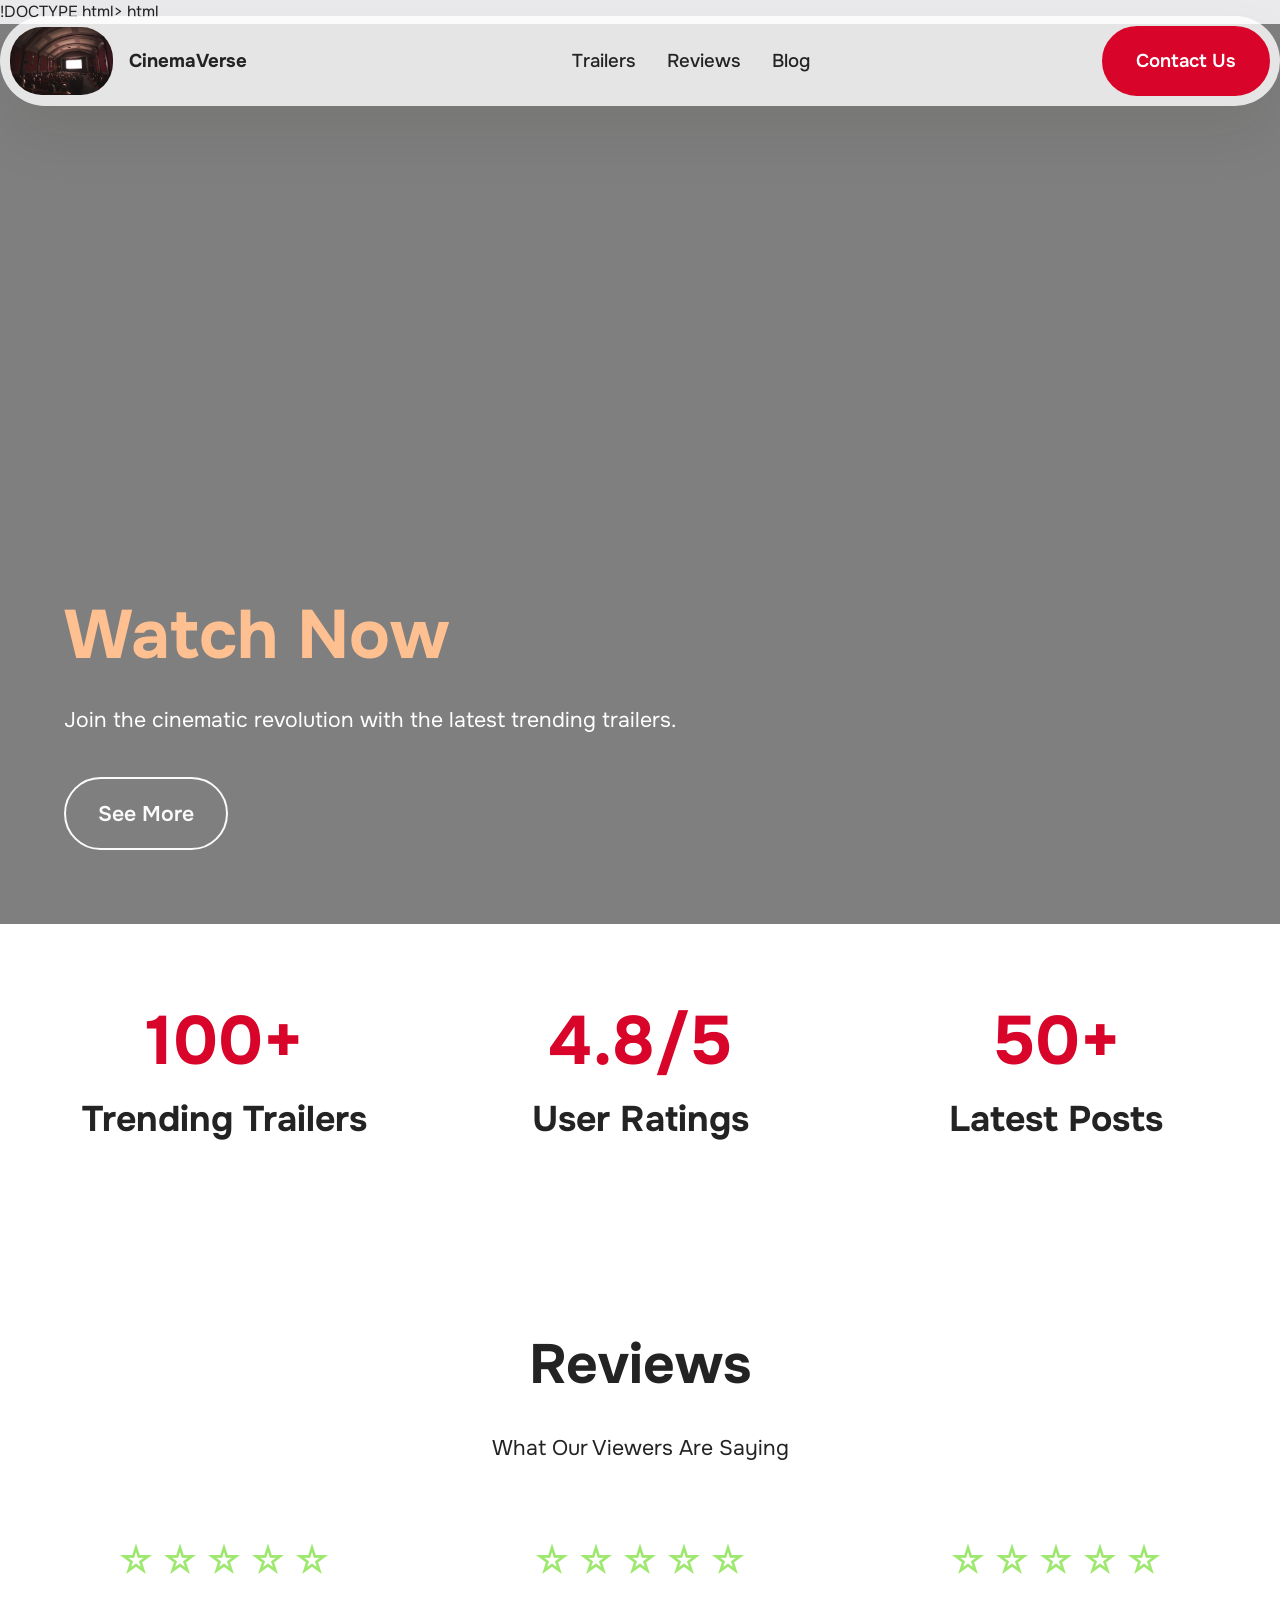
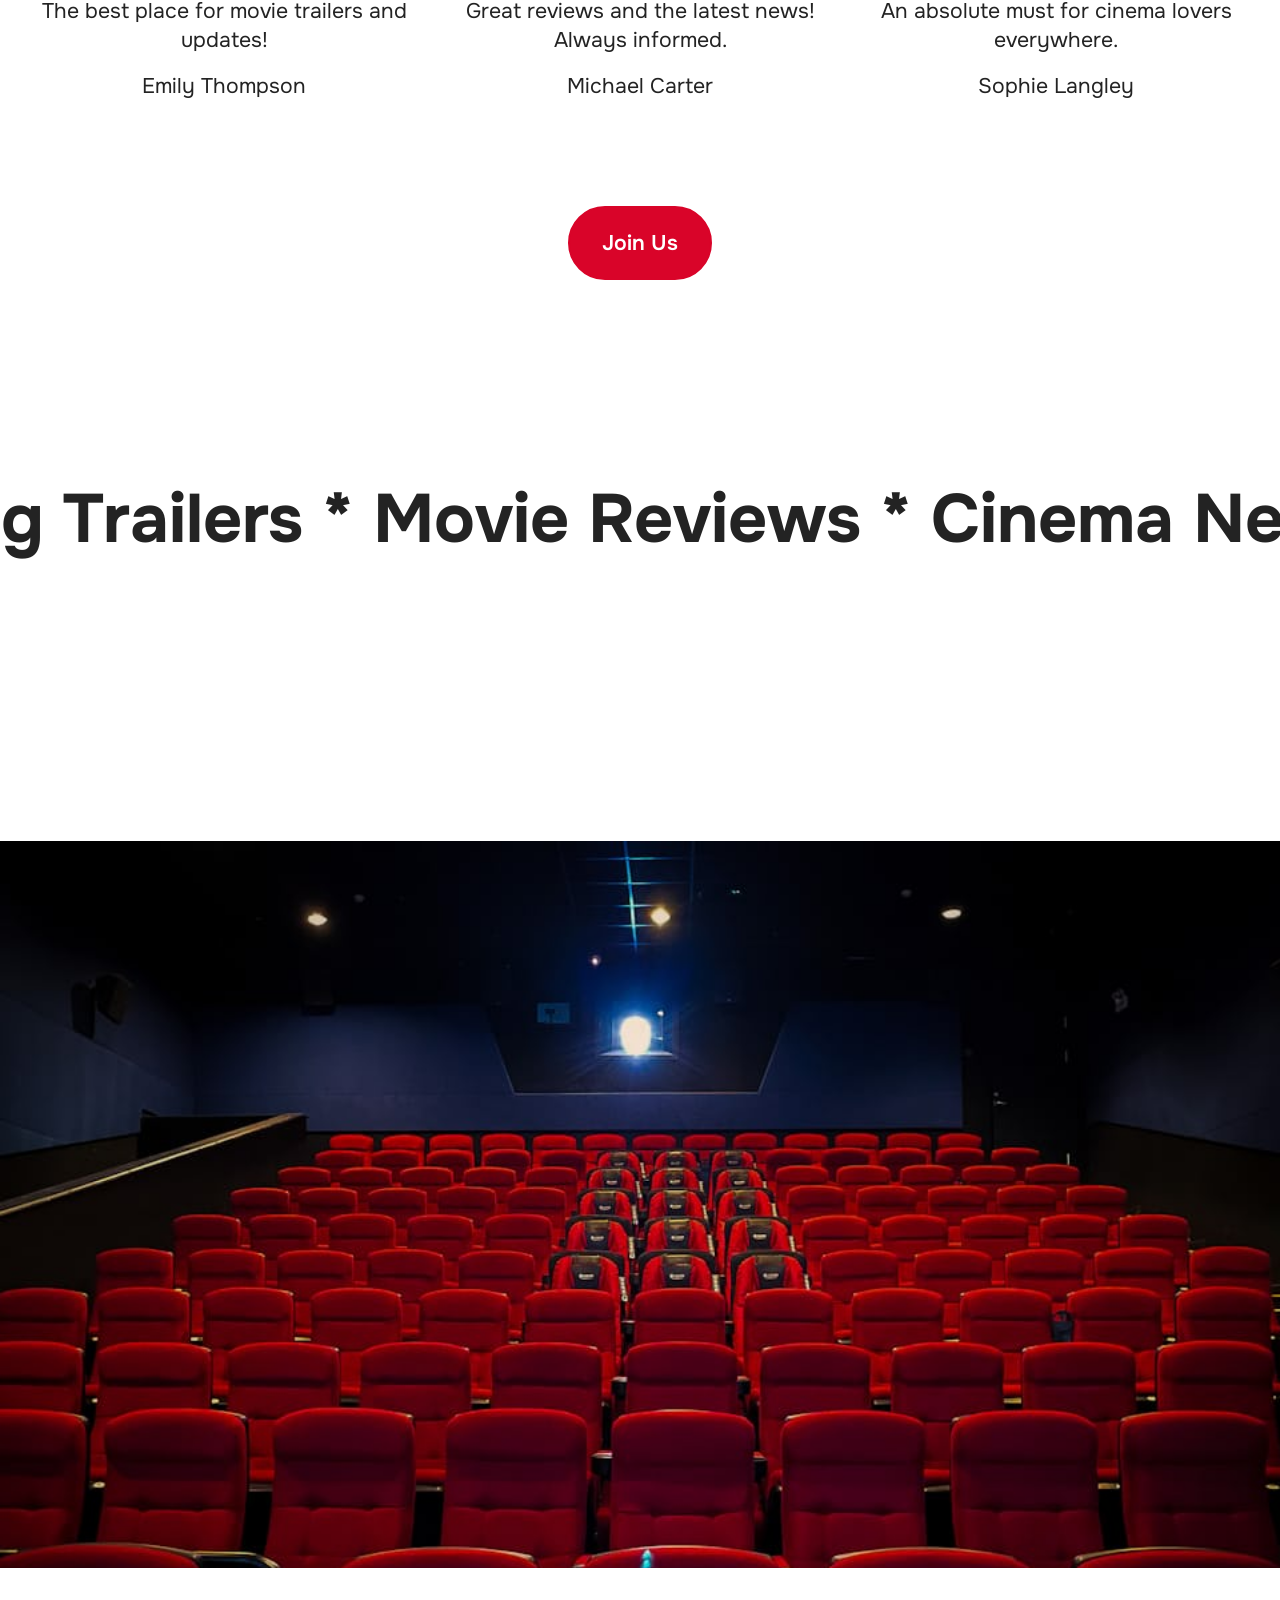
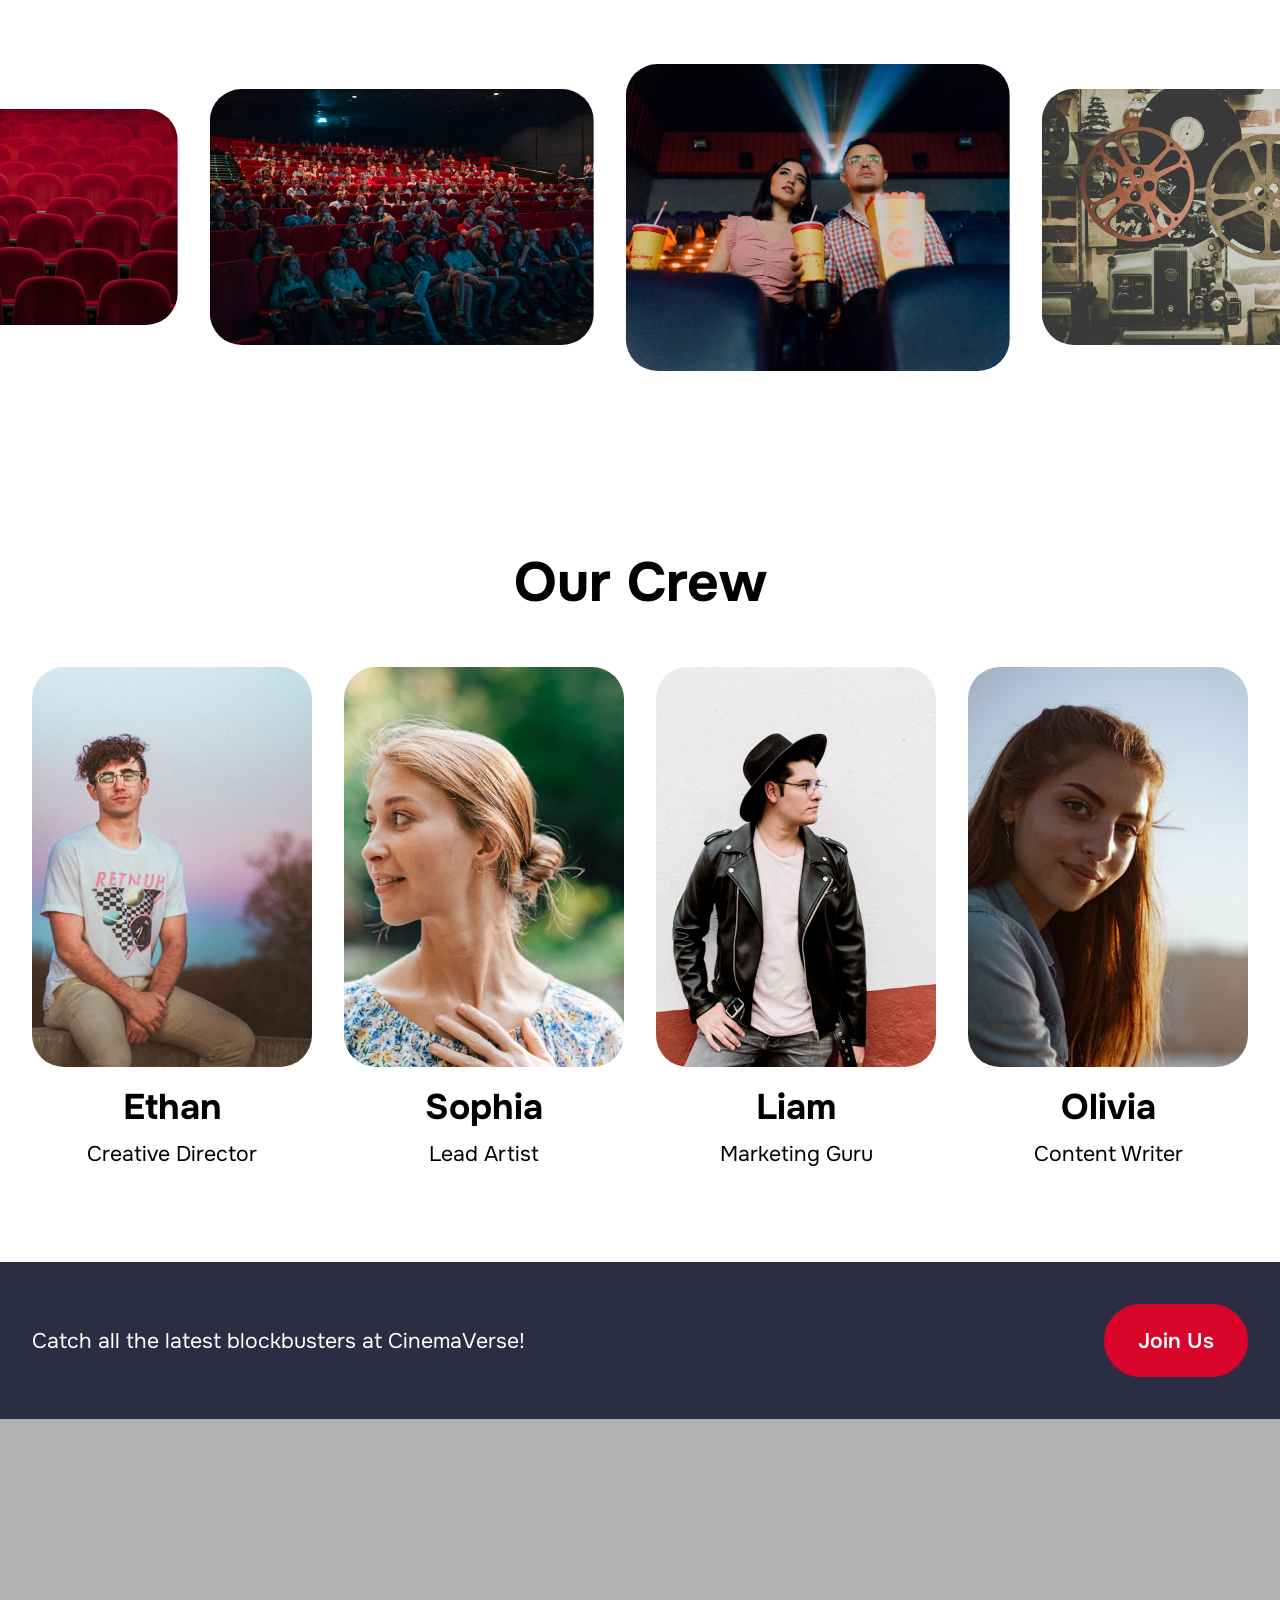
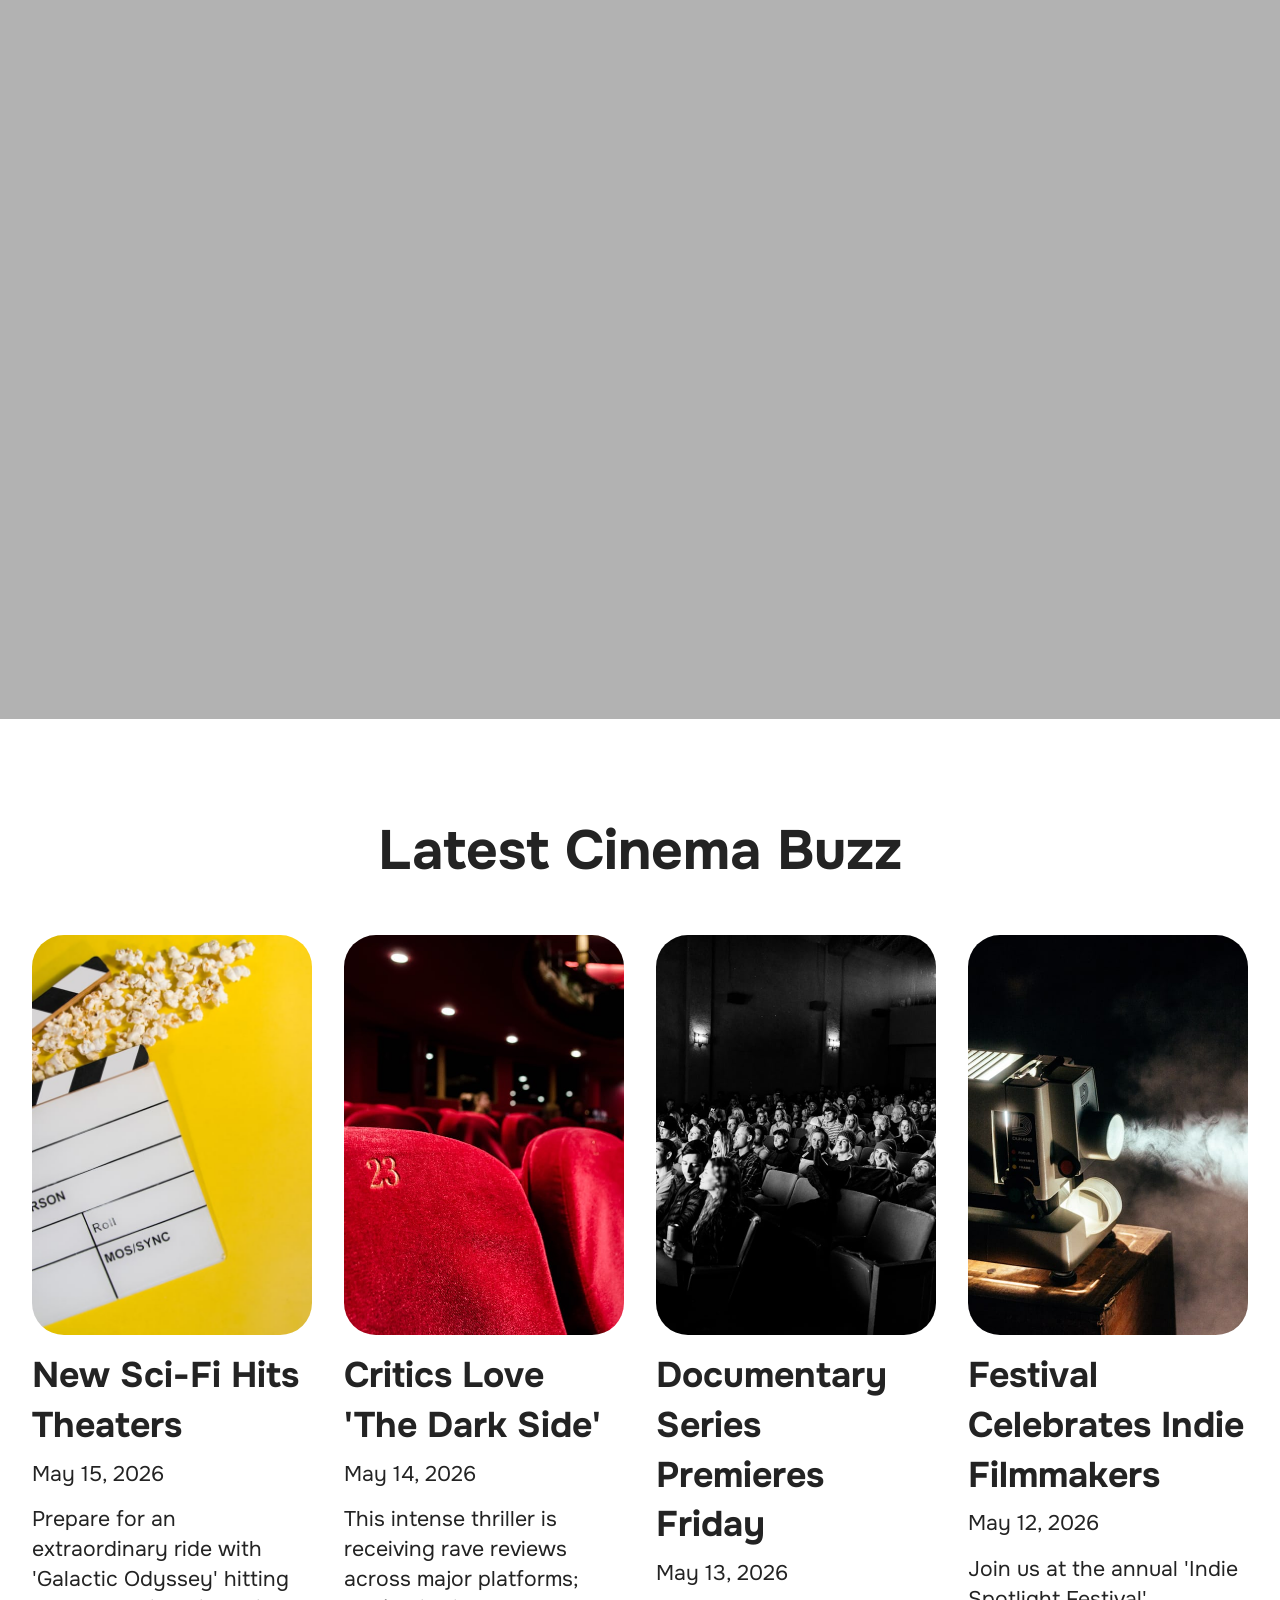
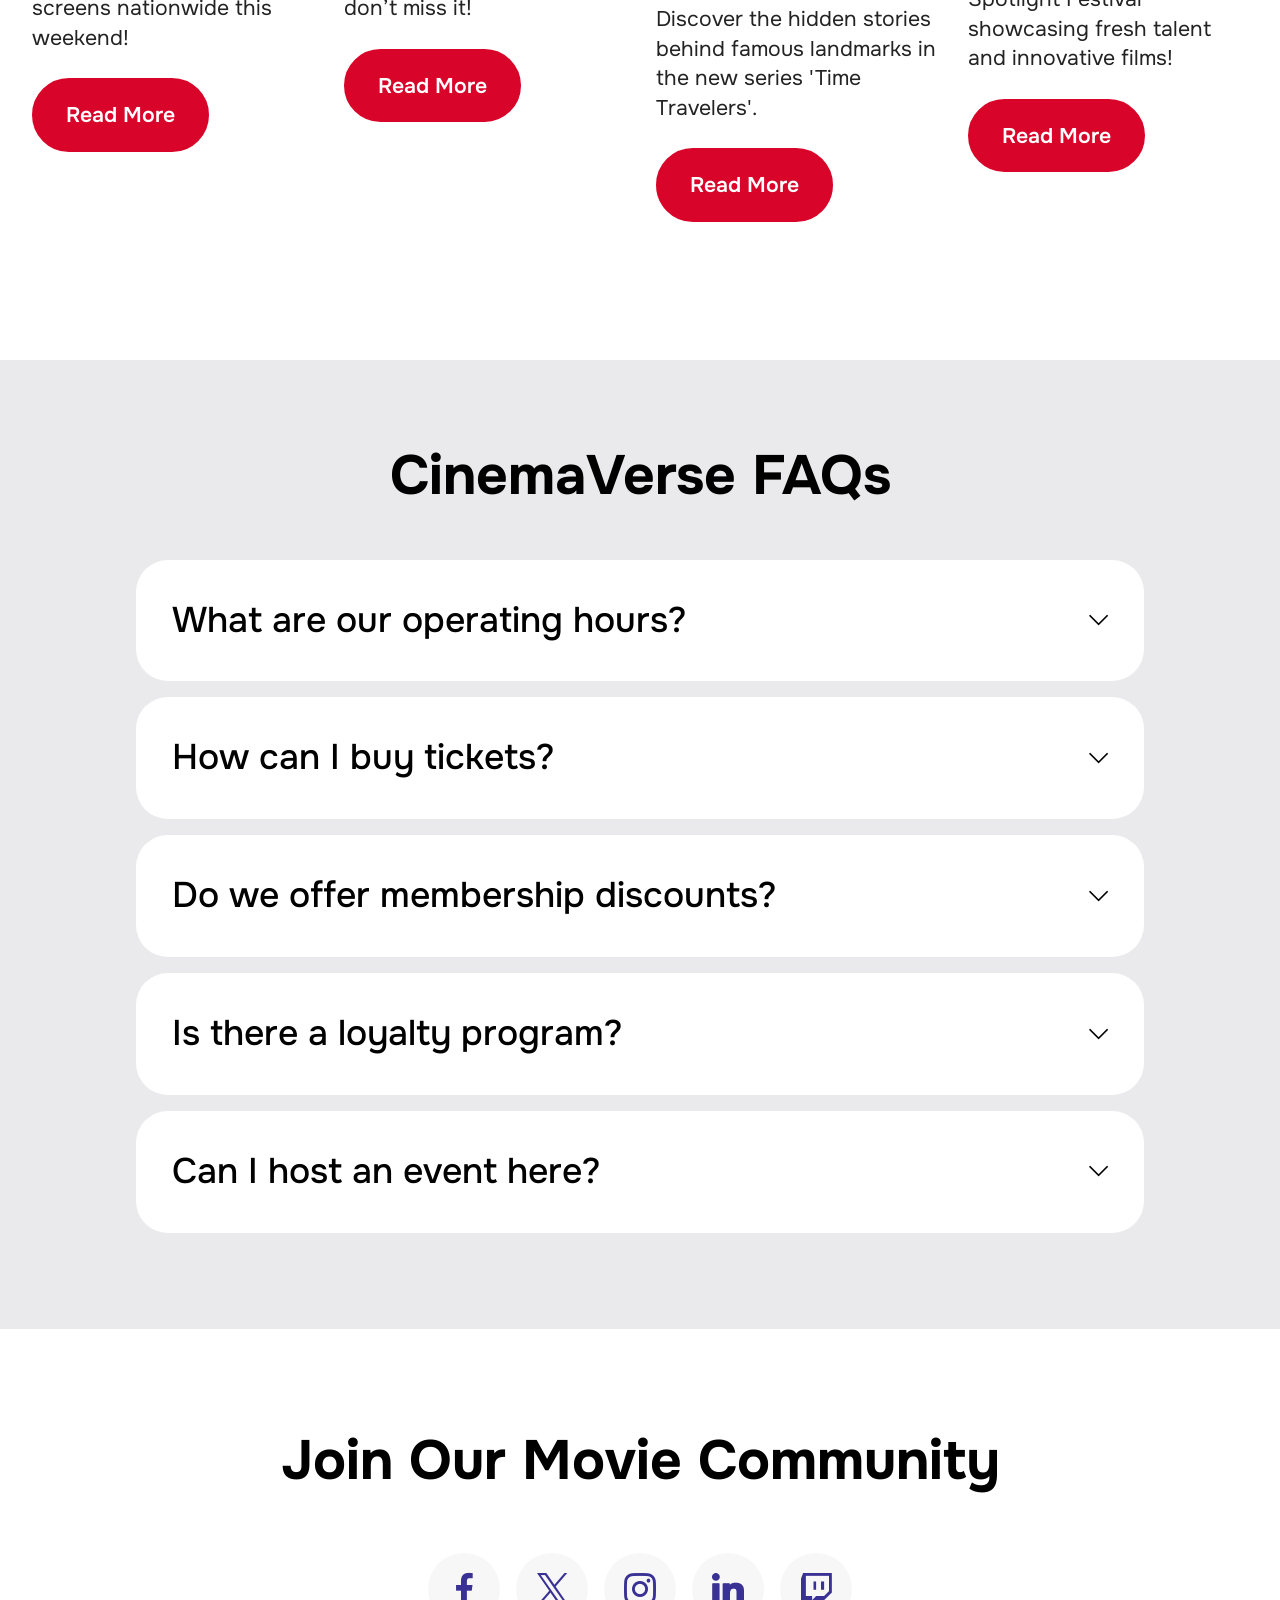
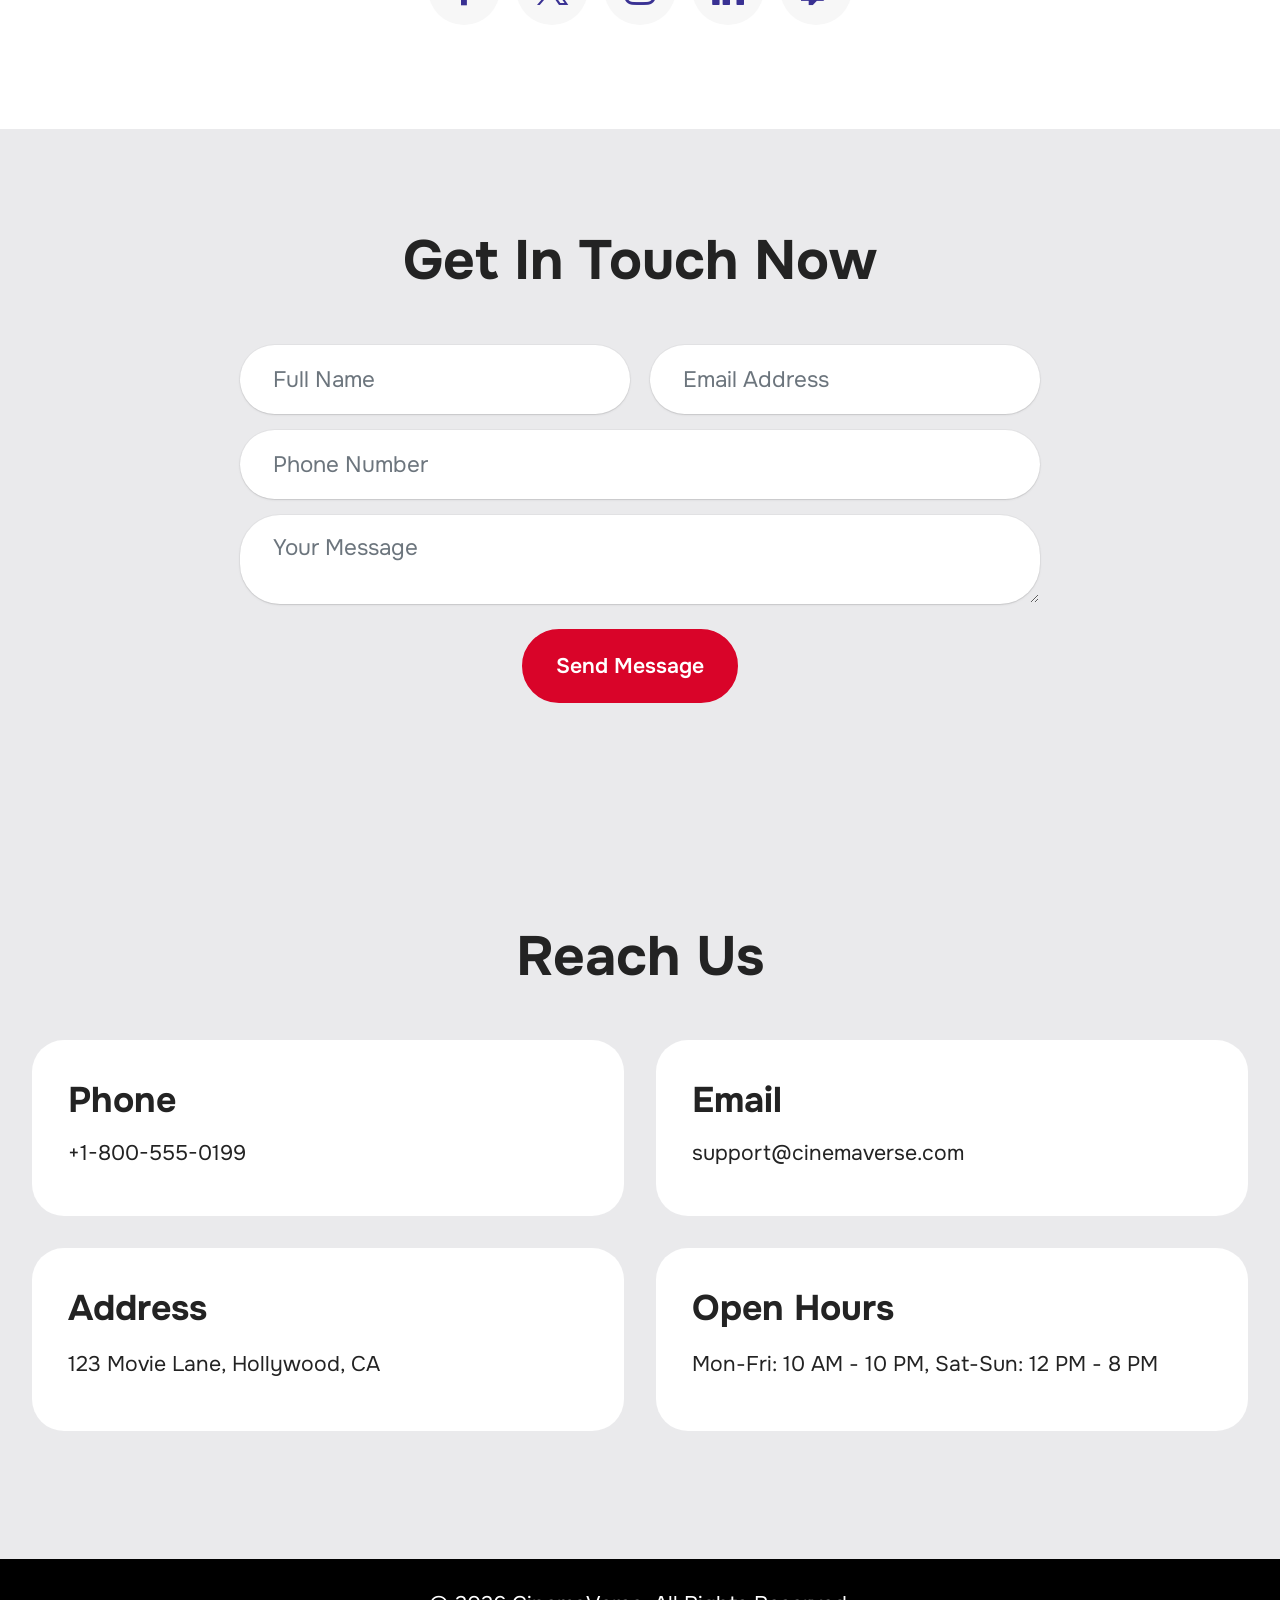
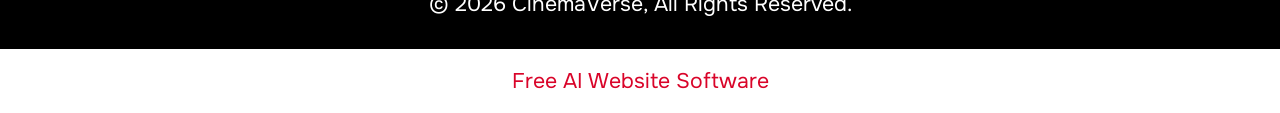
==== commit abaf9589: "Update index.html" ====
--- a/index.html
+++ b/index.html
@@ -1,4 +1,4 @@
-<!DOCTYPE html>
+!DOCTYPE html>
 <html  >
 <head>
   <!-- Site made with Mobirise Website Builder v6.1.12, https://mobirise.com -->
@@ -8,7 +8,7 @@
   <meta name="viewport" content="width=device-width, initial-scale=1, minimum-scale=1">
   <link rel="shortcut icon" href="assets/images/photo-1485095329183-d0797cdc5676.jpeg" type="image/x-icon">
   <meta name="description" content="CinemaVerse features trending movie trailers, up-to-date news, and insightful reviews for film enthusiasts. Access everything related to cinema in one vibrant space.">
-  
+  html
   
   <title>CinemaVerse: Trending Movie Trailers, Reviews, and News Blog</title>
   <link rel="stylesheet" href="assets/web/assets/mobirise-icons2/mobirise2.css">
@@ -719,4 +719,4 @@
   
   
 </body>
-</html>+</html>
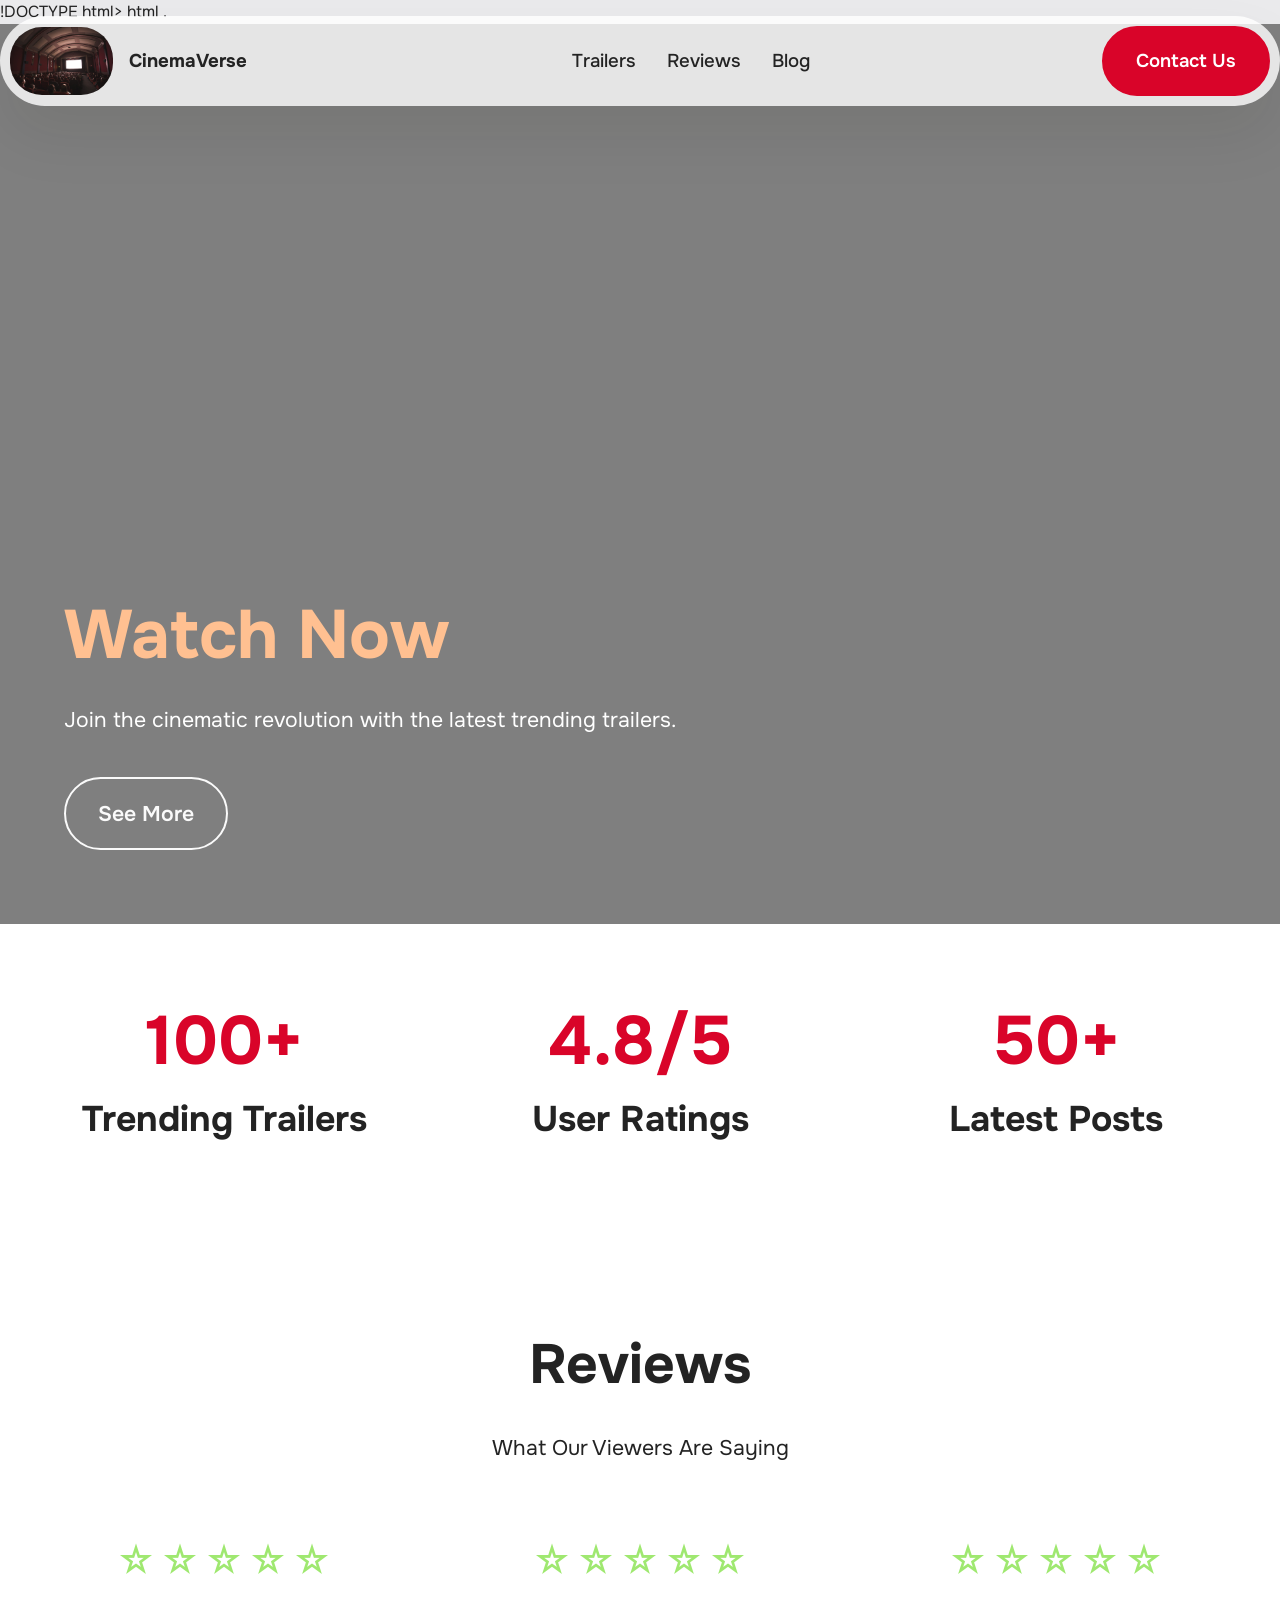
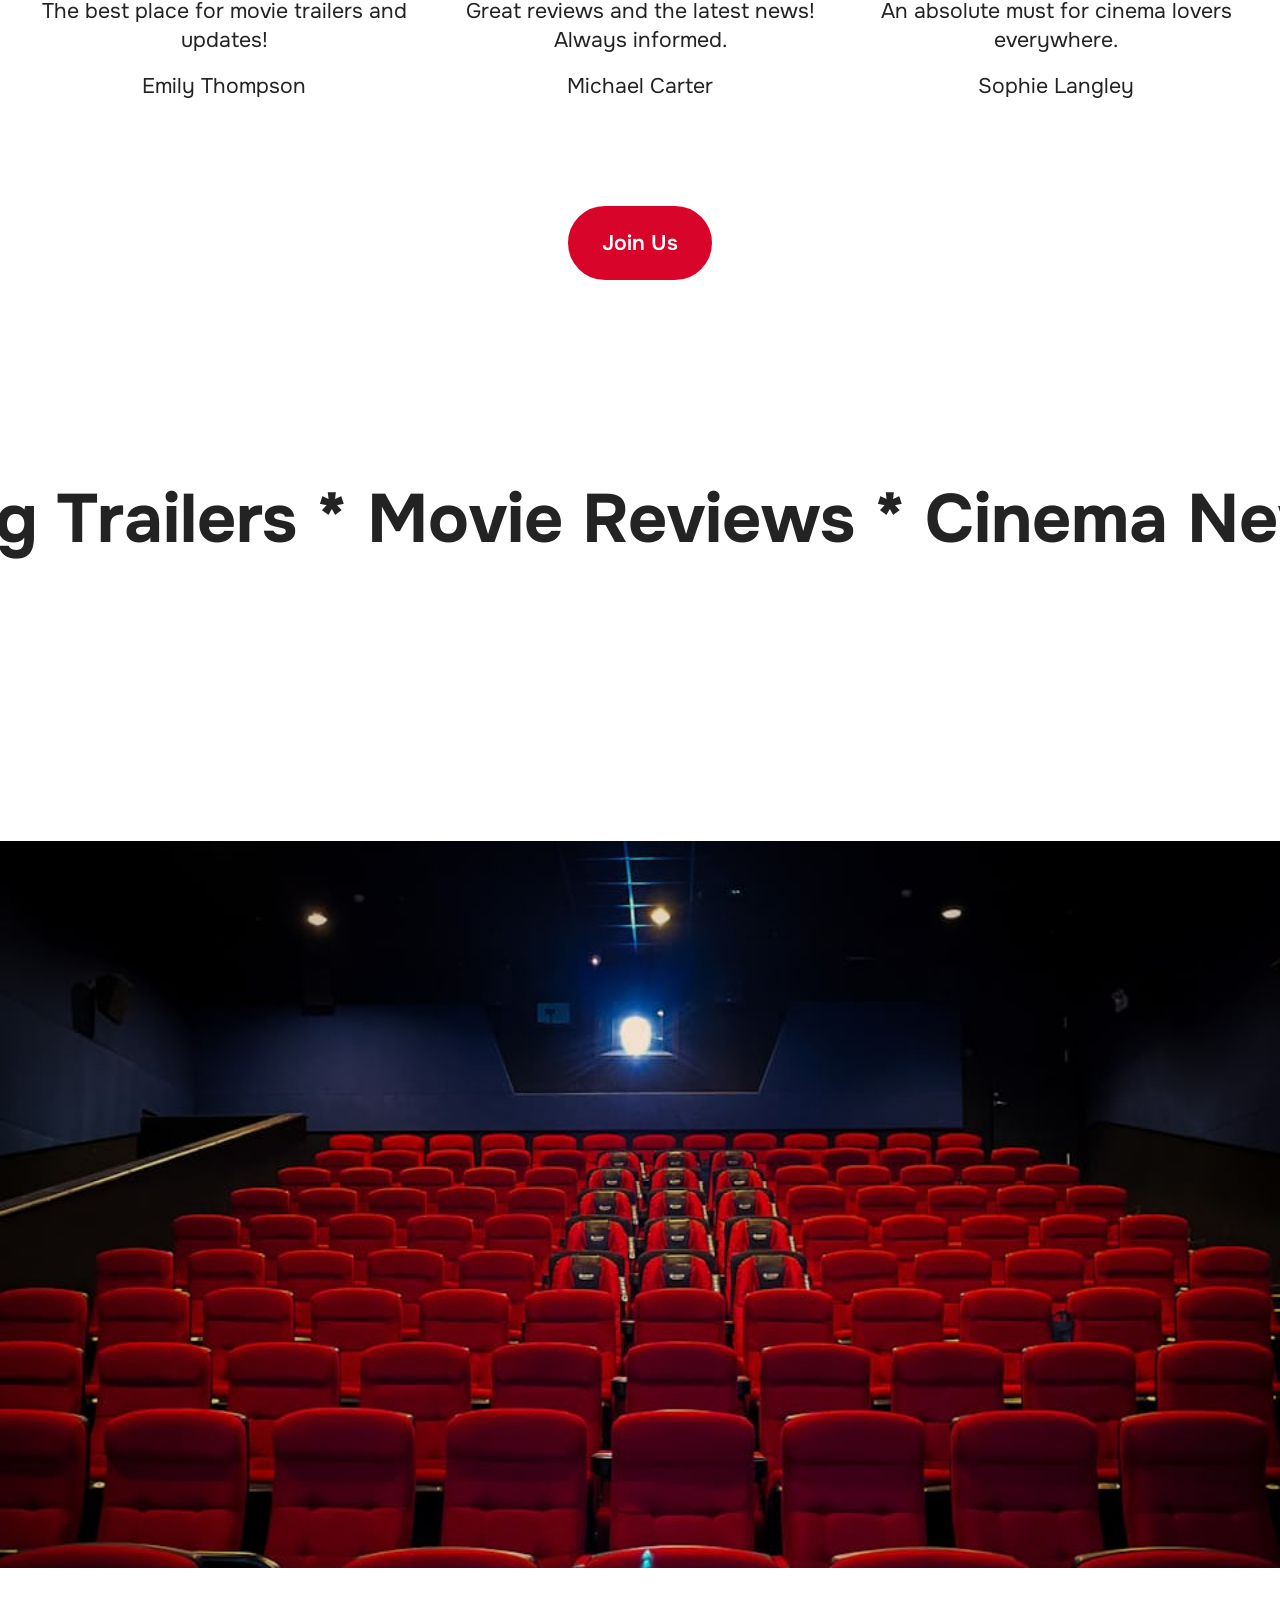
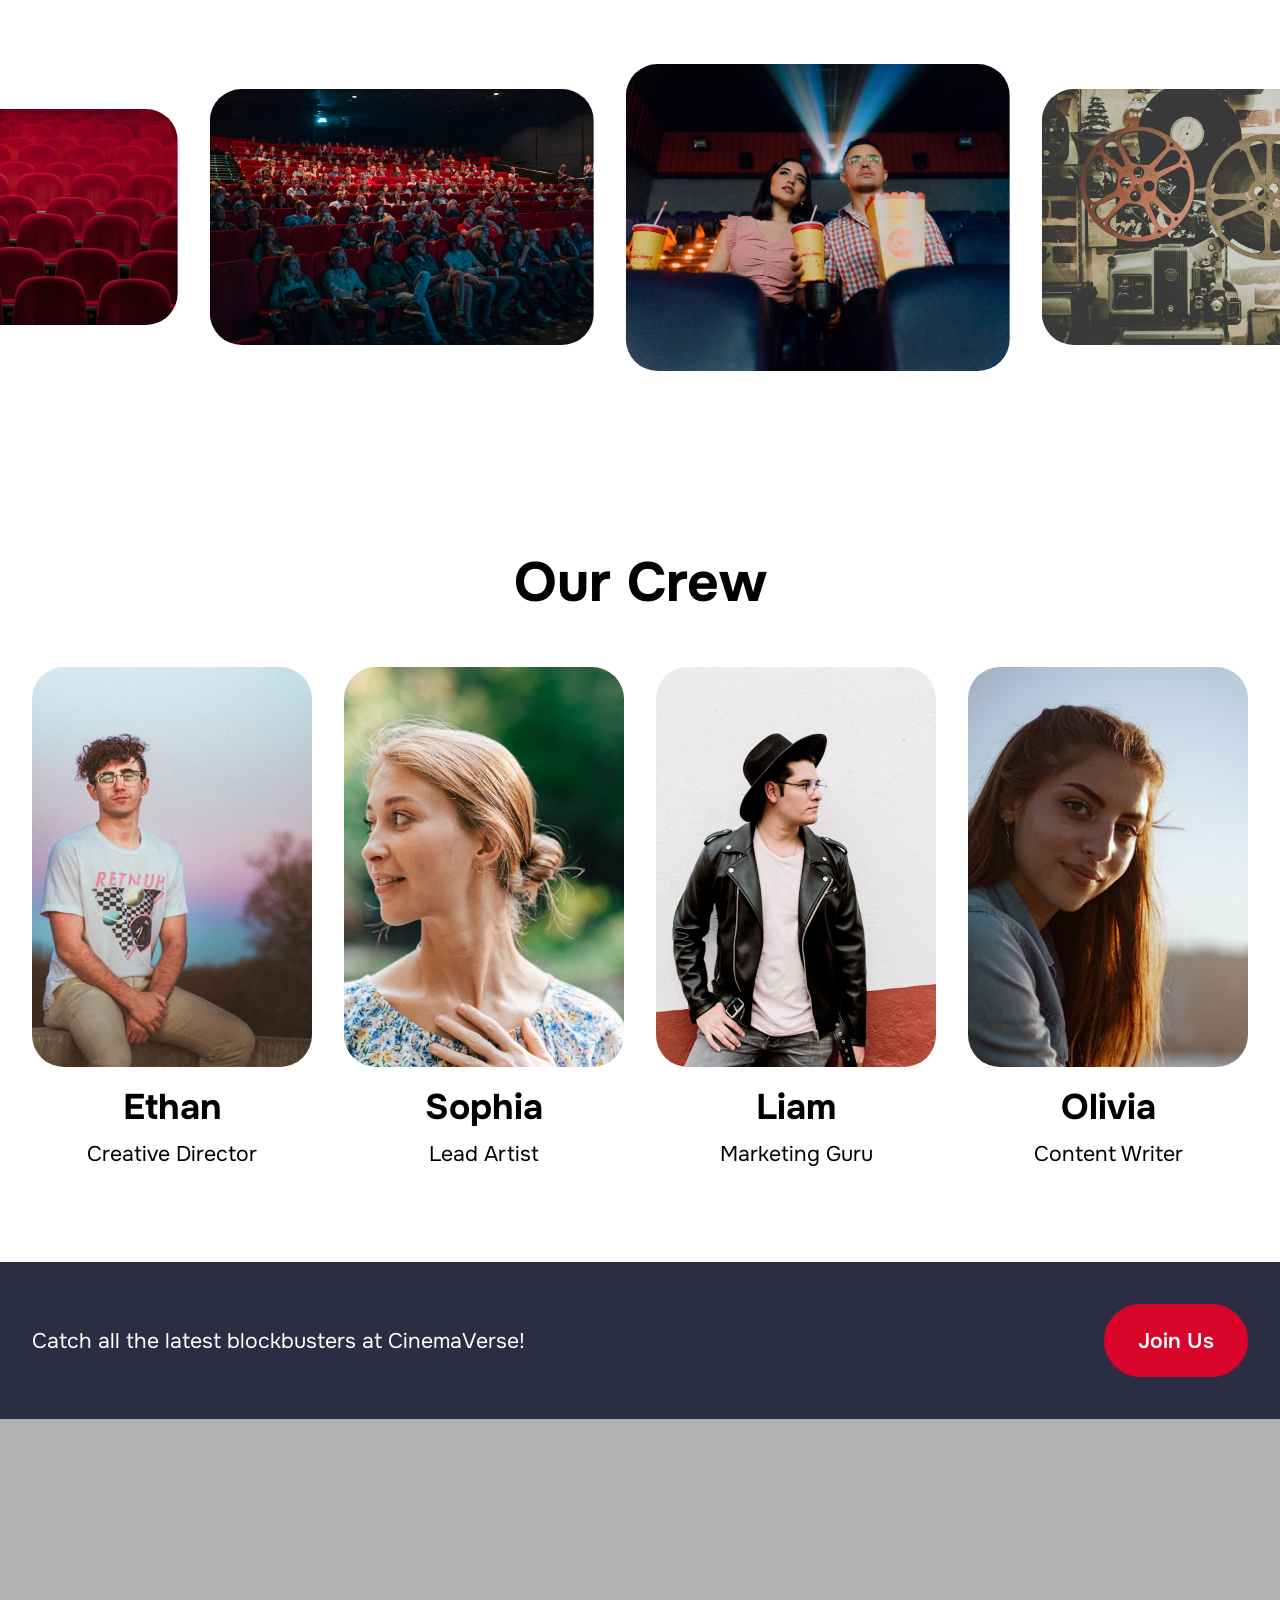
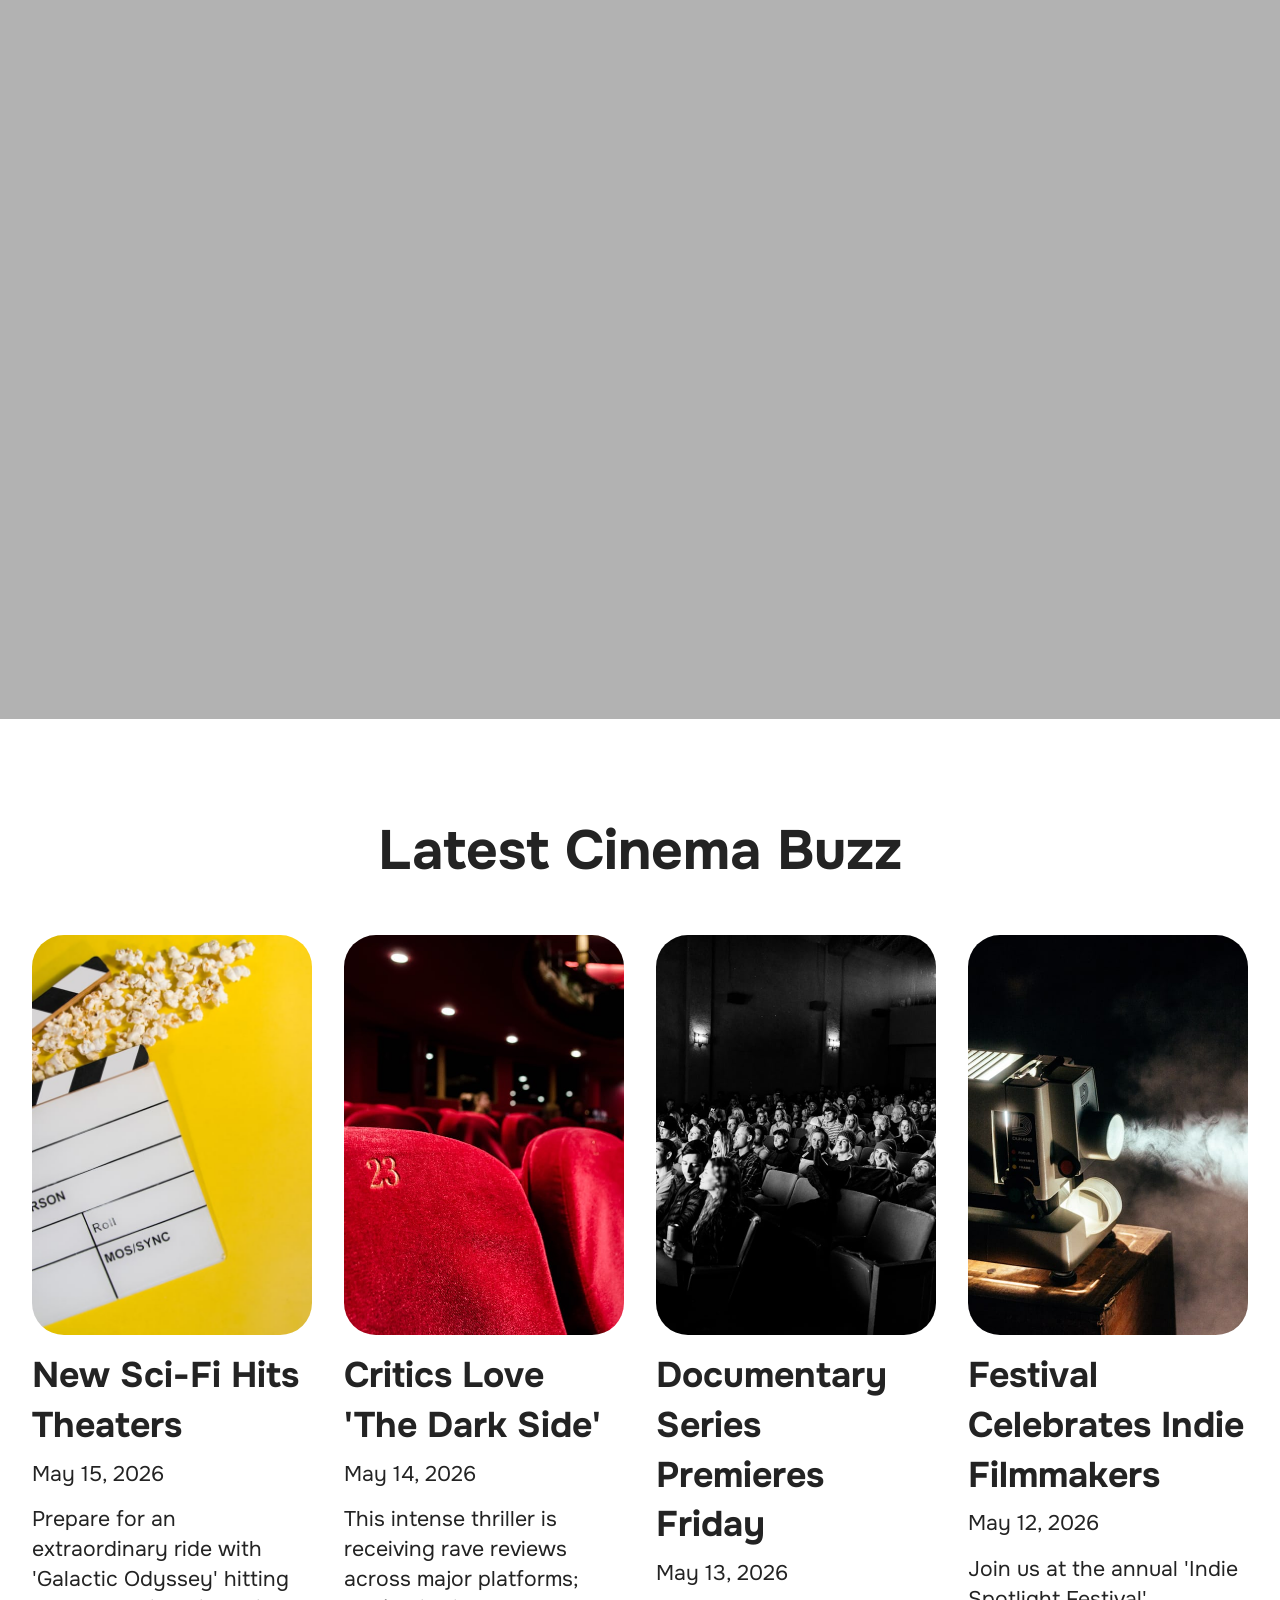
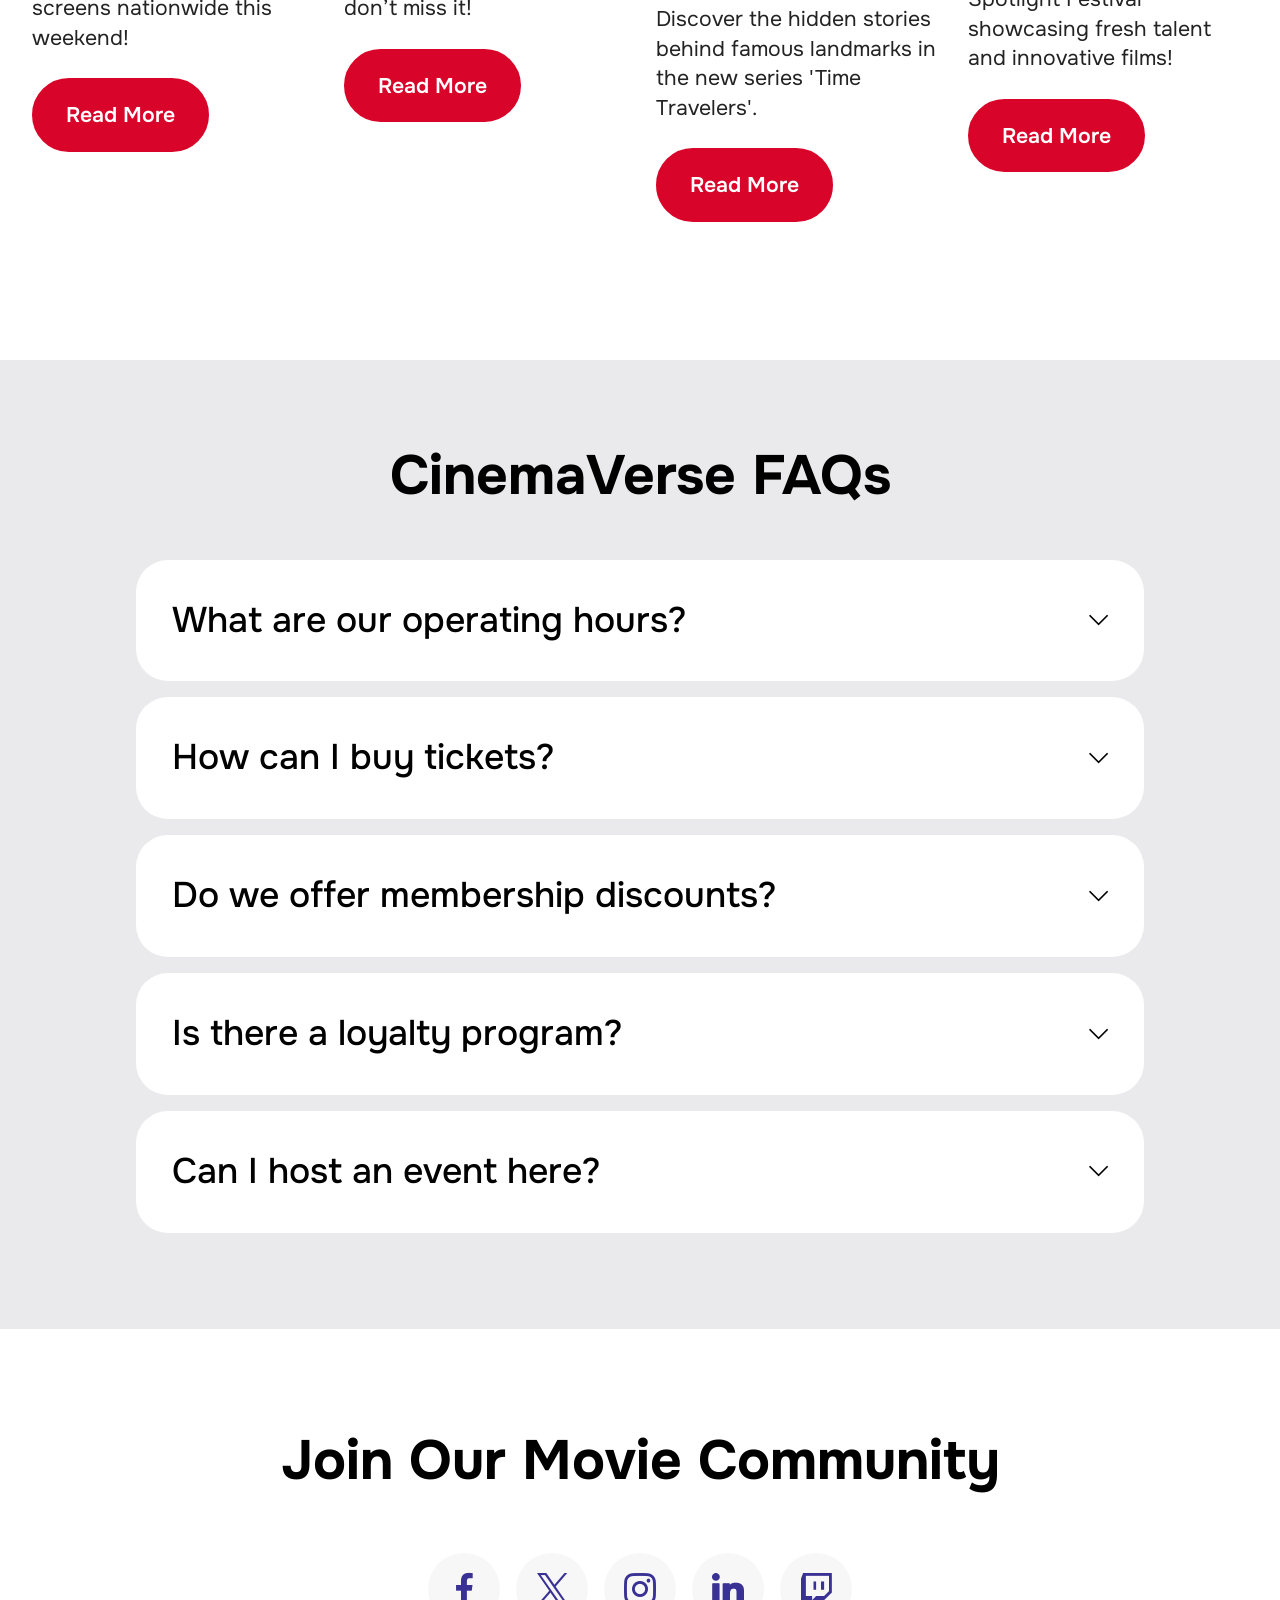
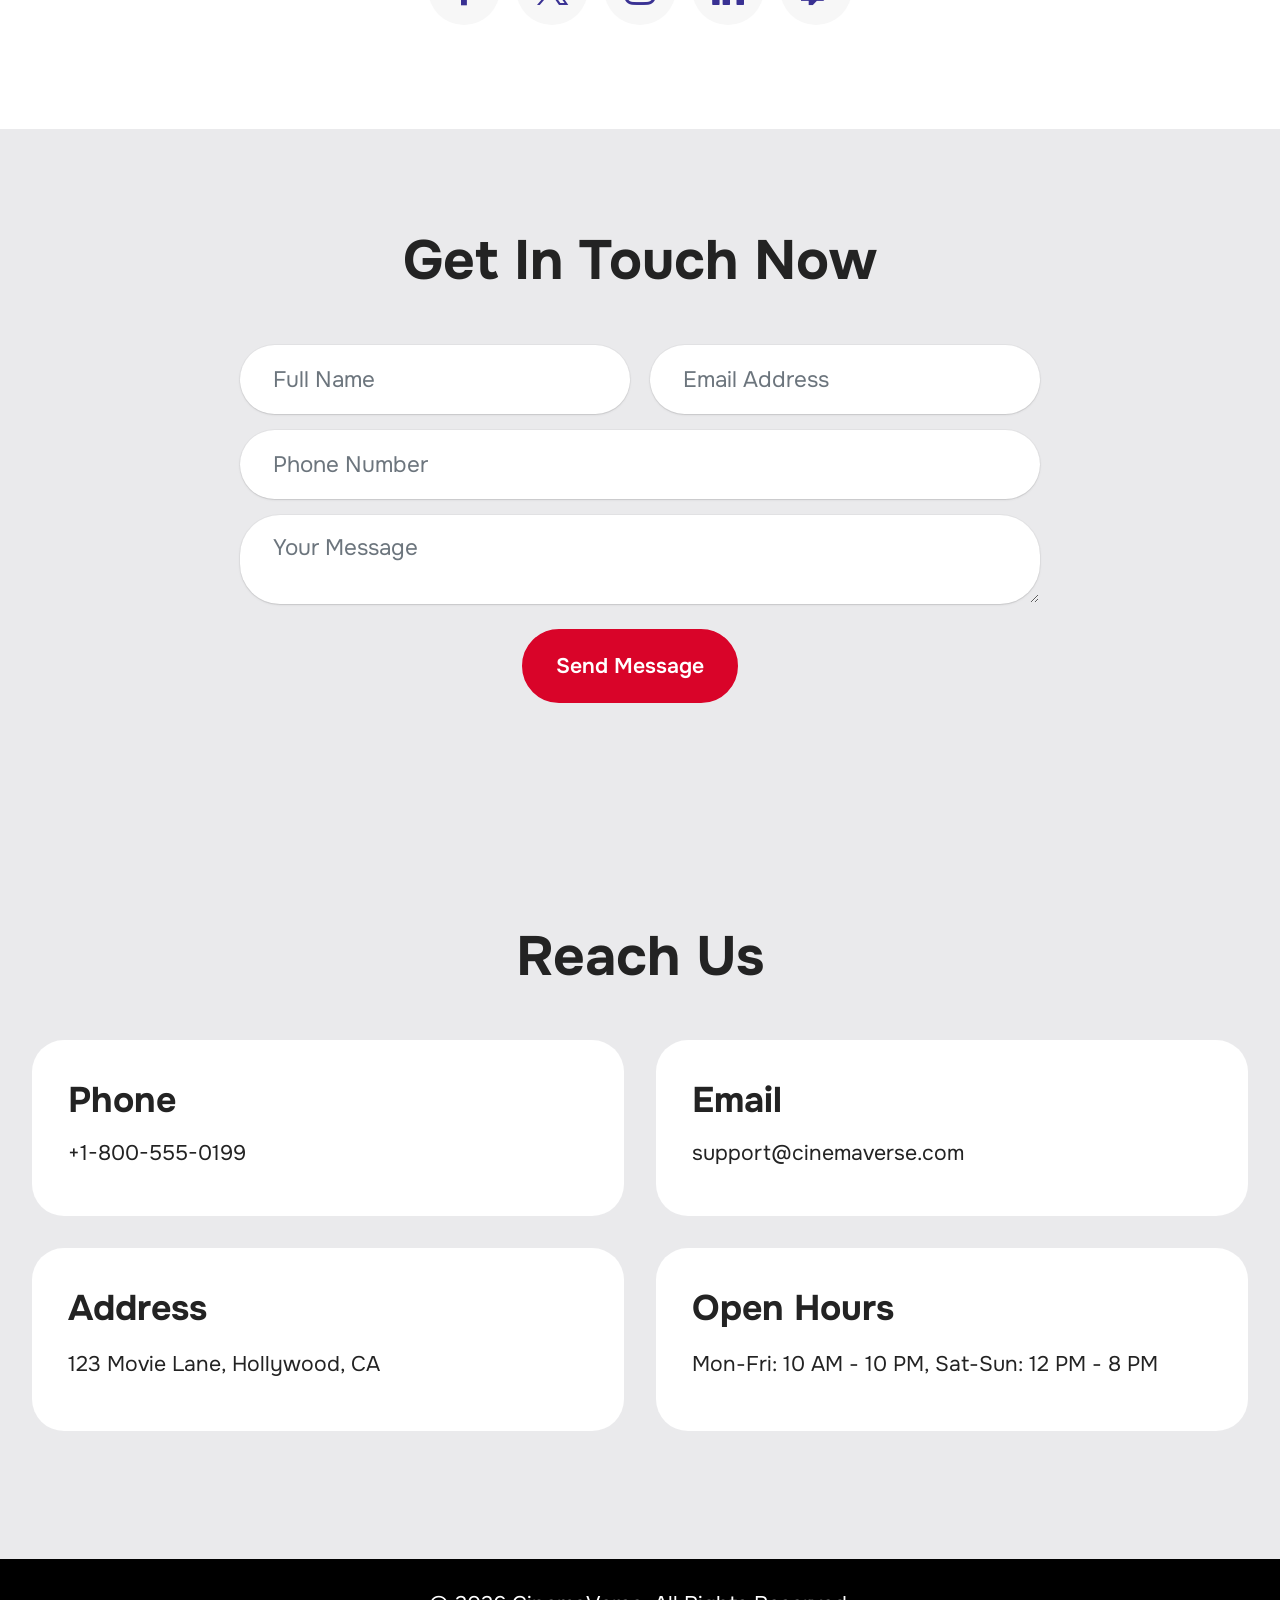
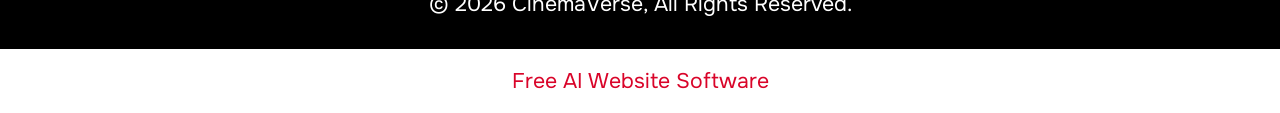
==== commit 47e07cc0: "Update index.html" ====
--- a/index.html
+++ b/index.html
@@ -9,7 +9,7 @@
   <link rel="shortcut icon" href="assets/images/photo-1485095329183-d0797cdc5676.jpeg" type="image/x-icon">
   <meta name="description" content="CinemaVerse features trending movie trailers, up-to-date news, and insightful reviews for film enthusiasts. Access everything related to cinema in one vibrant space.">
   html
-  
+  . 
   <title>CinemaVerse: Trending Movie Trailers, Reviews, and News Blog</title>
   <link rel="stylesheet" href="assets/web/assets/mobirise-icons2/mobirise2.css">
   <link rel="stylesheet" href="assets/bootstrap/css/bootstrap.min.css">
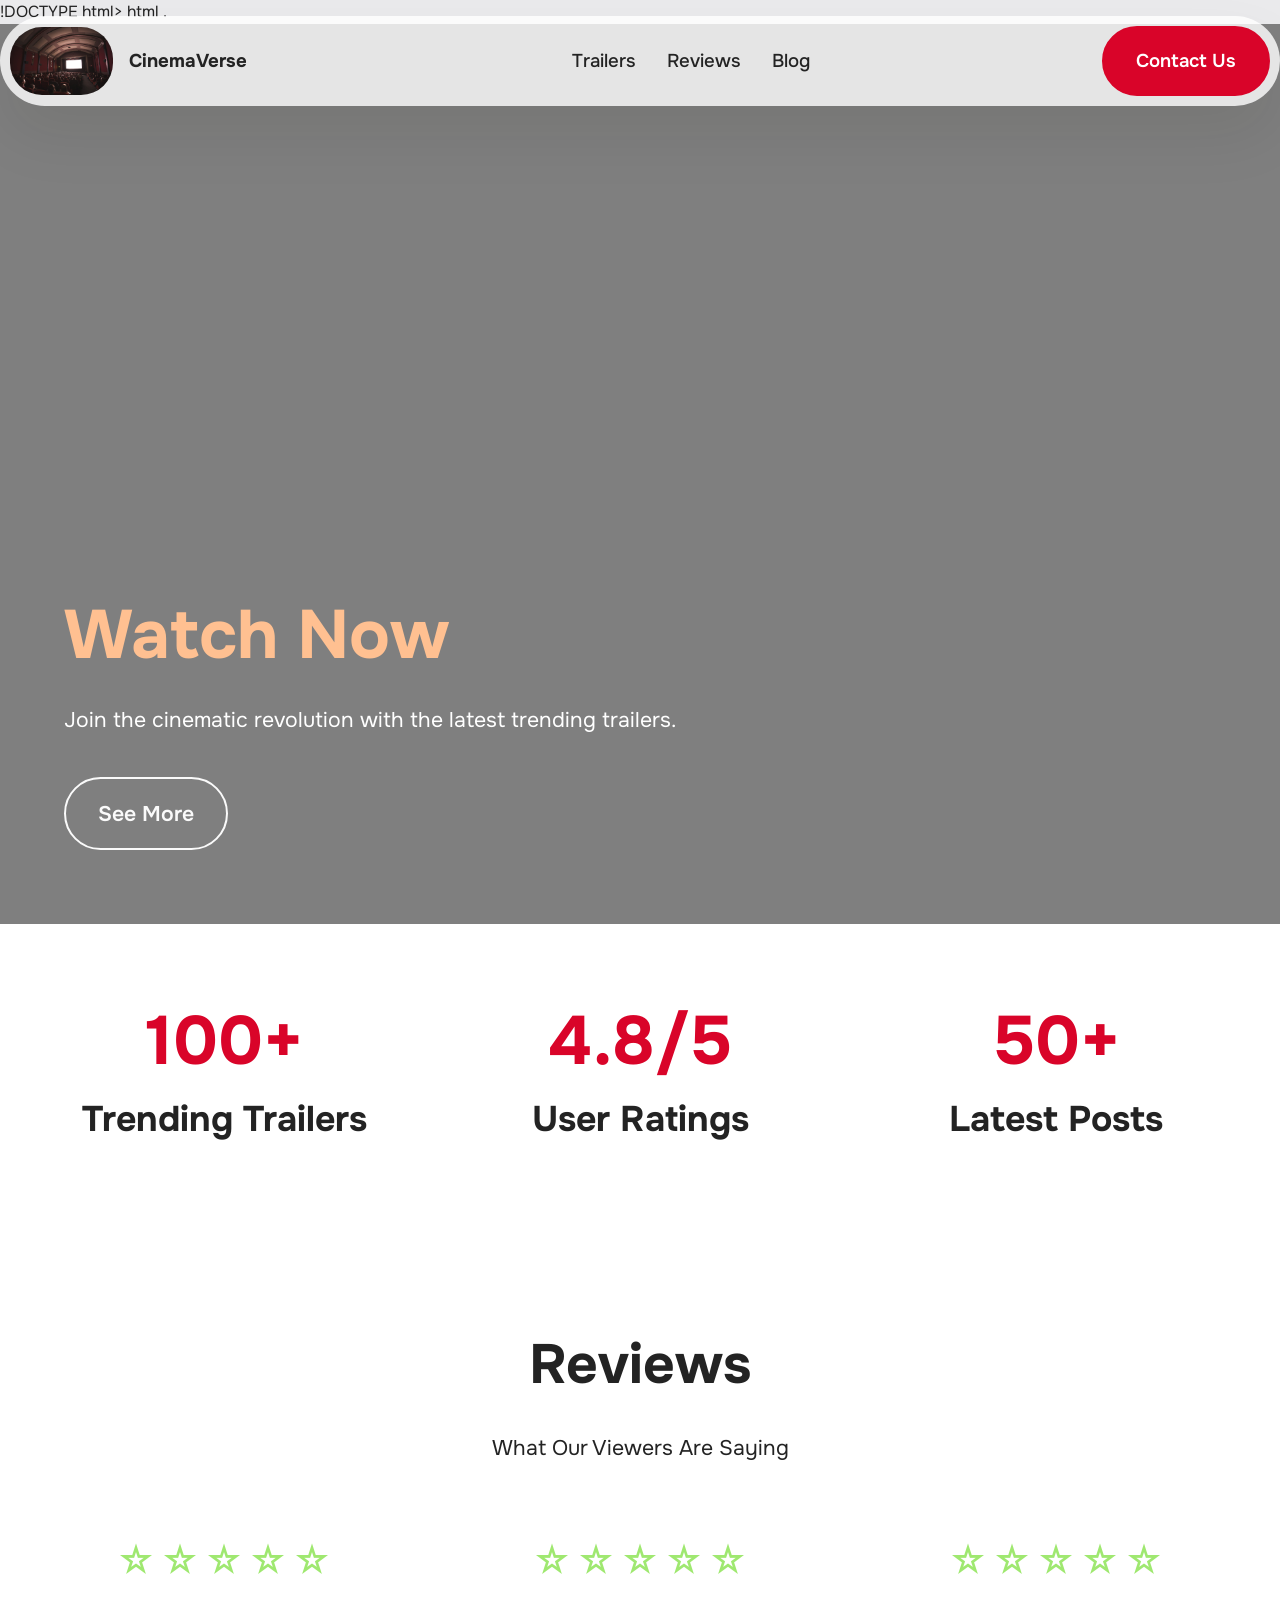
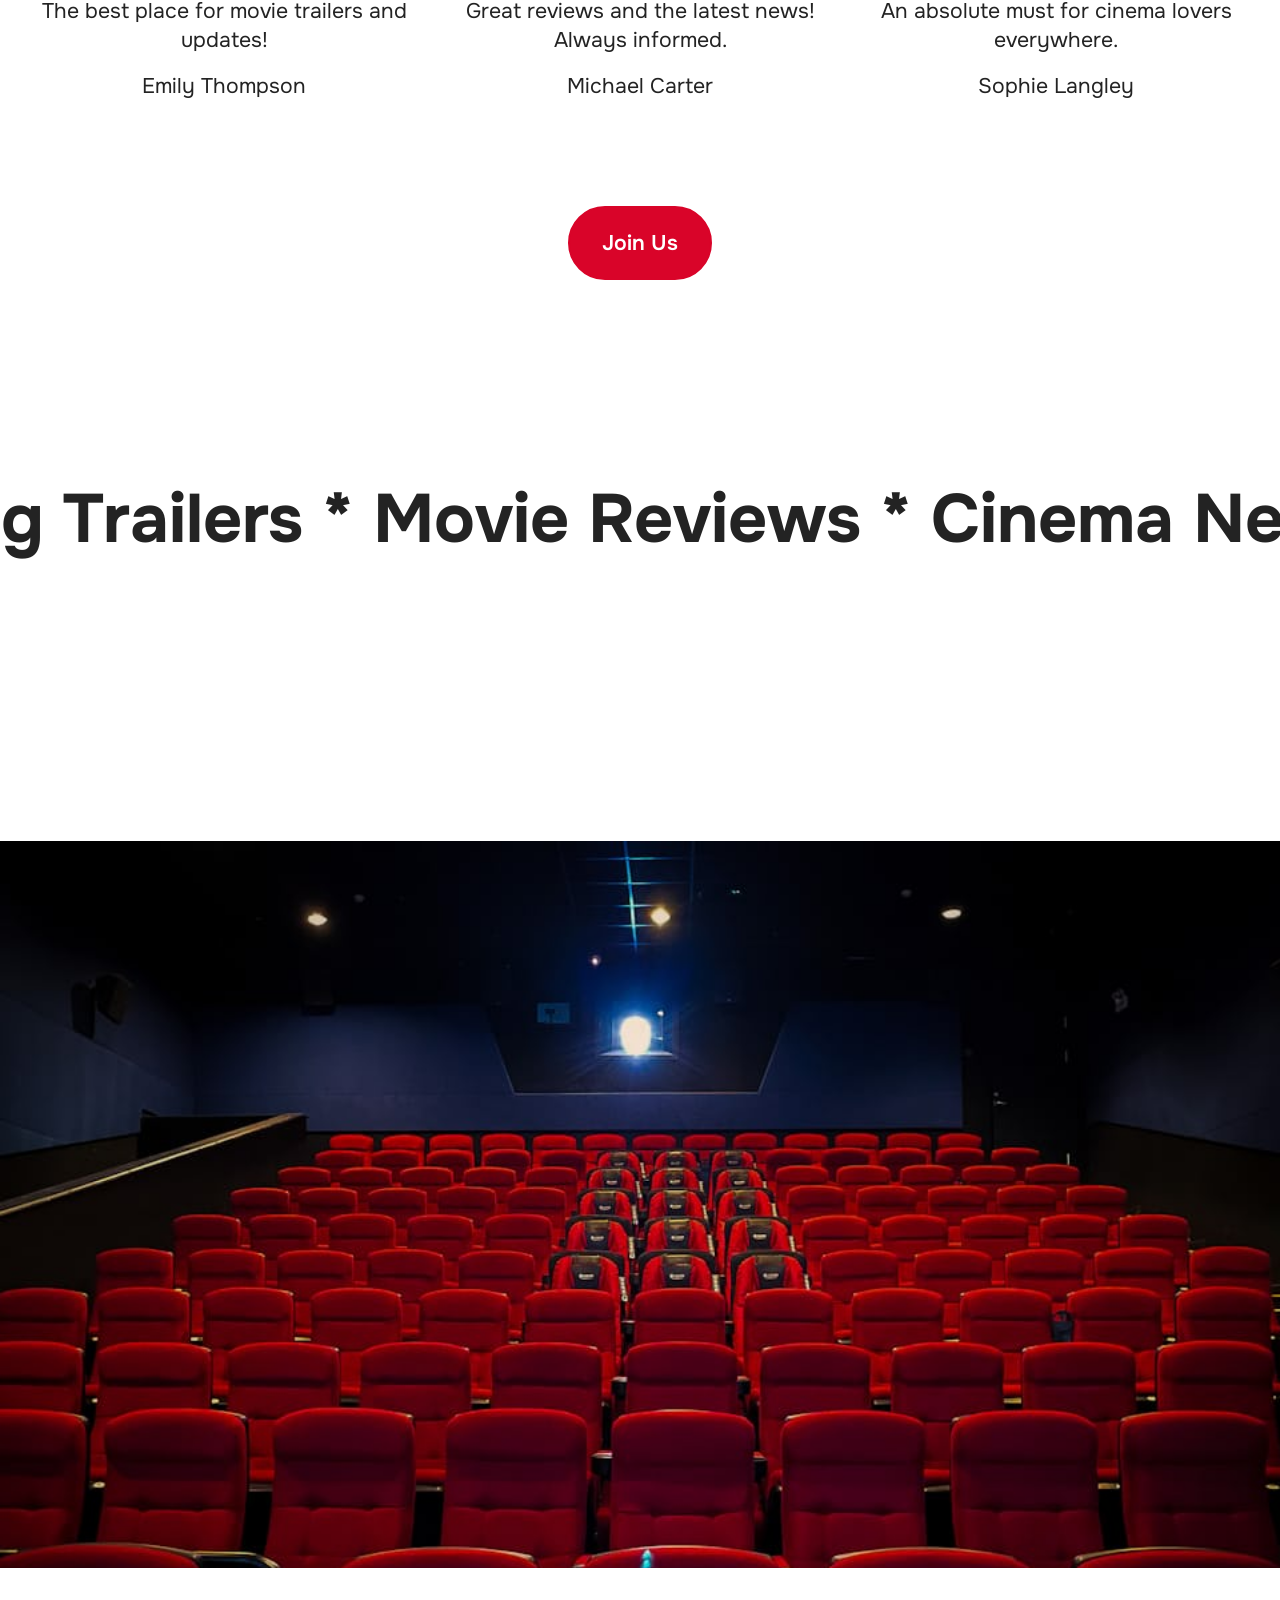
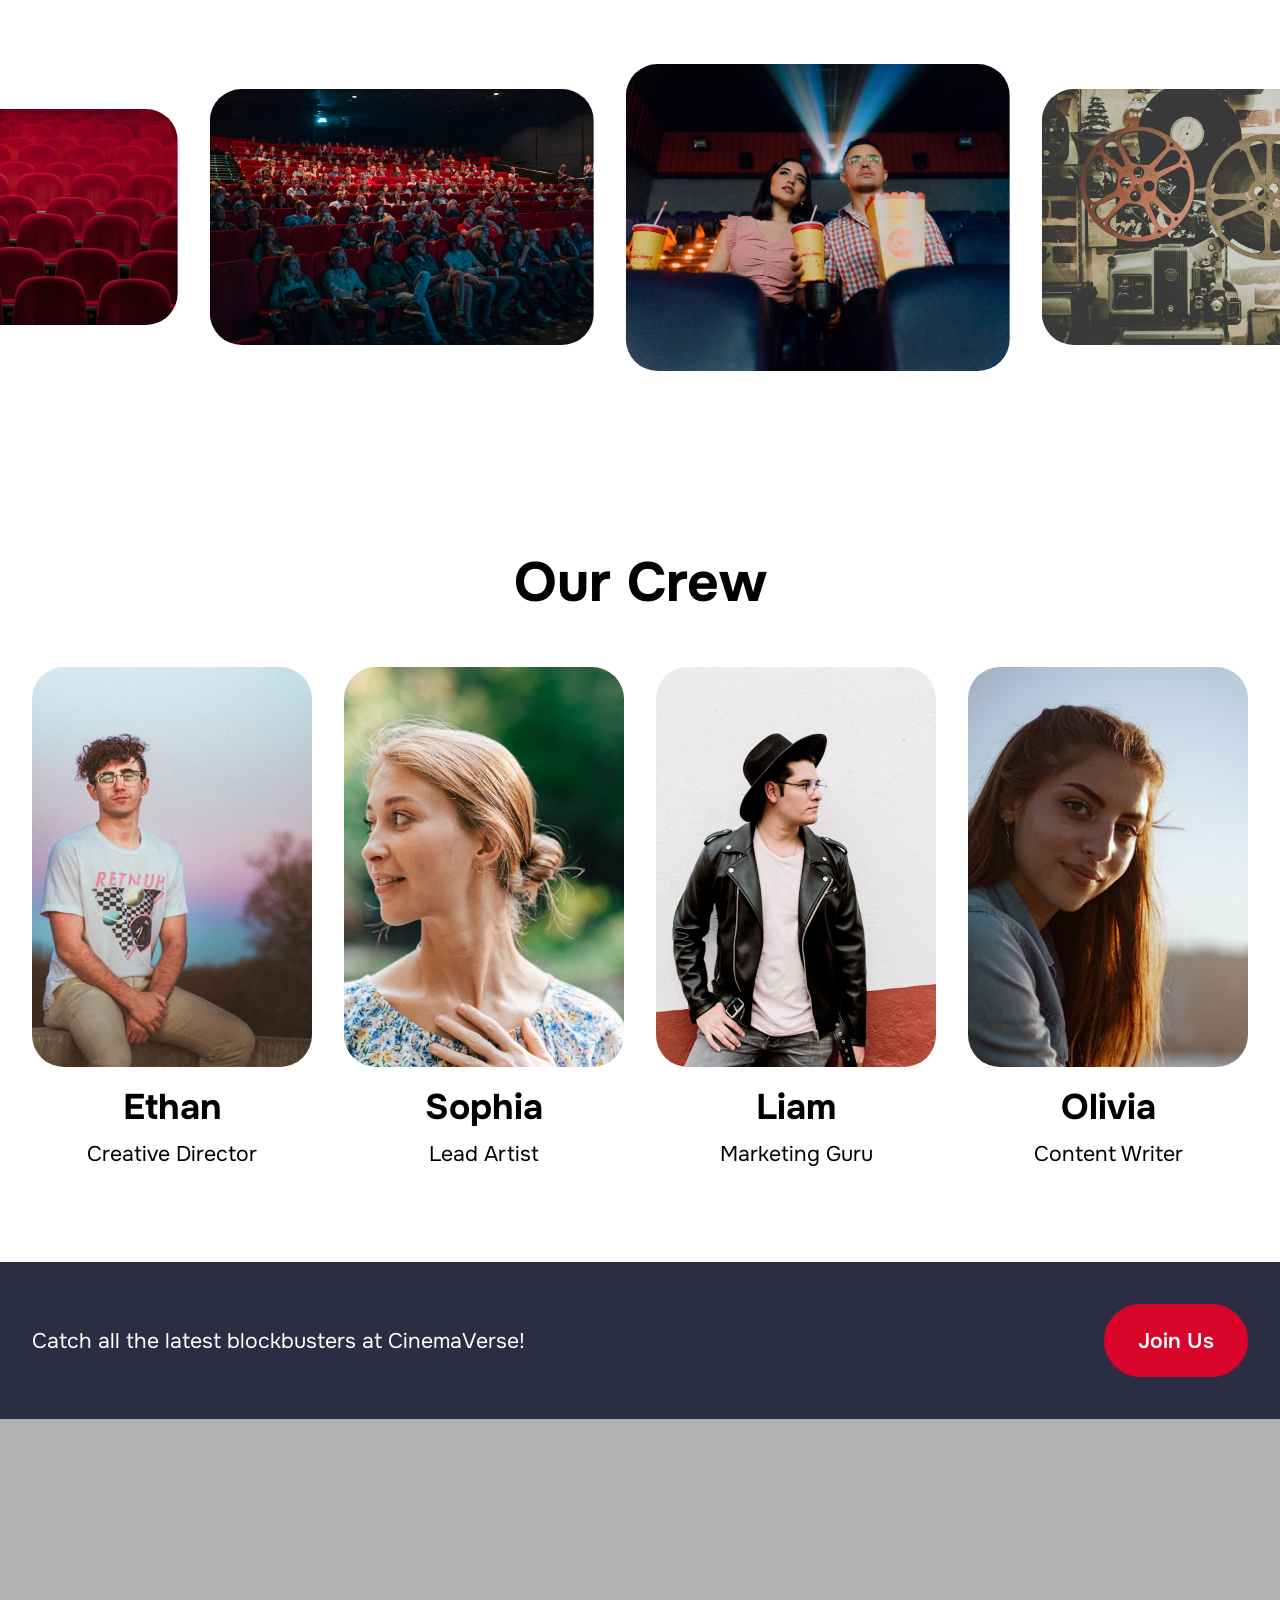
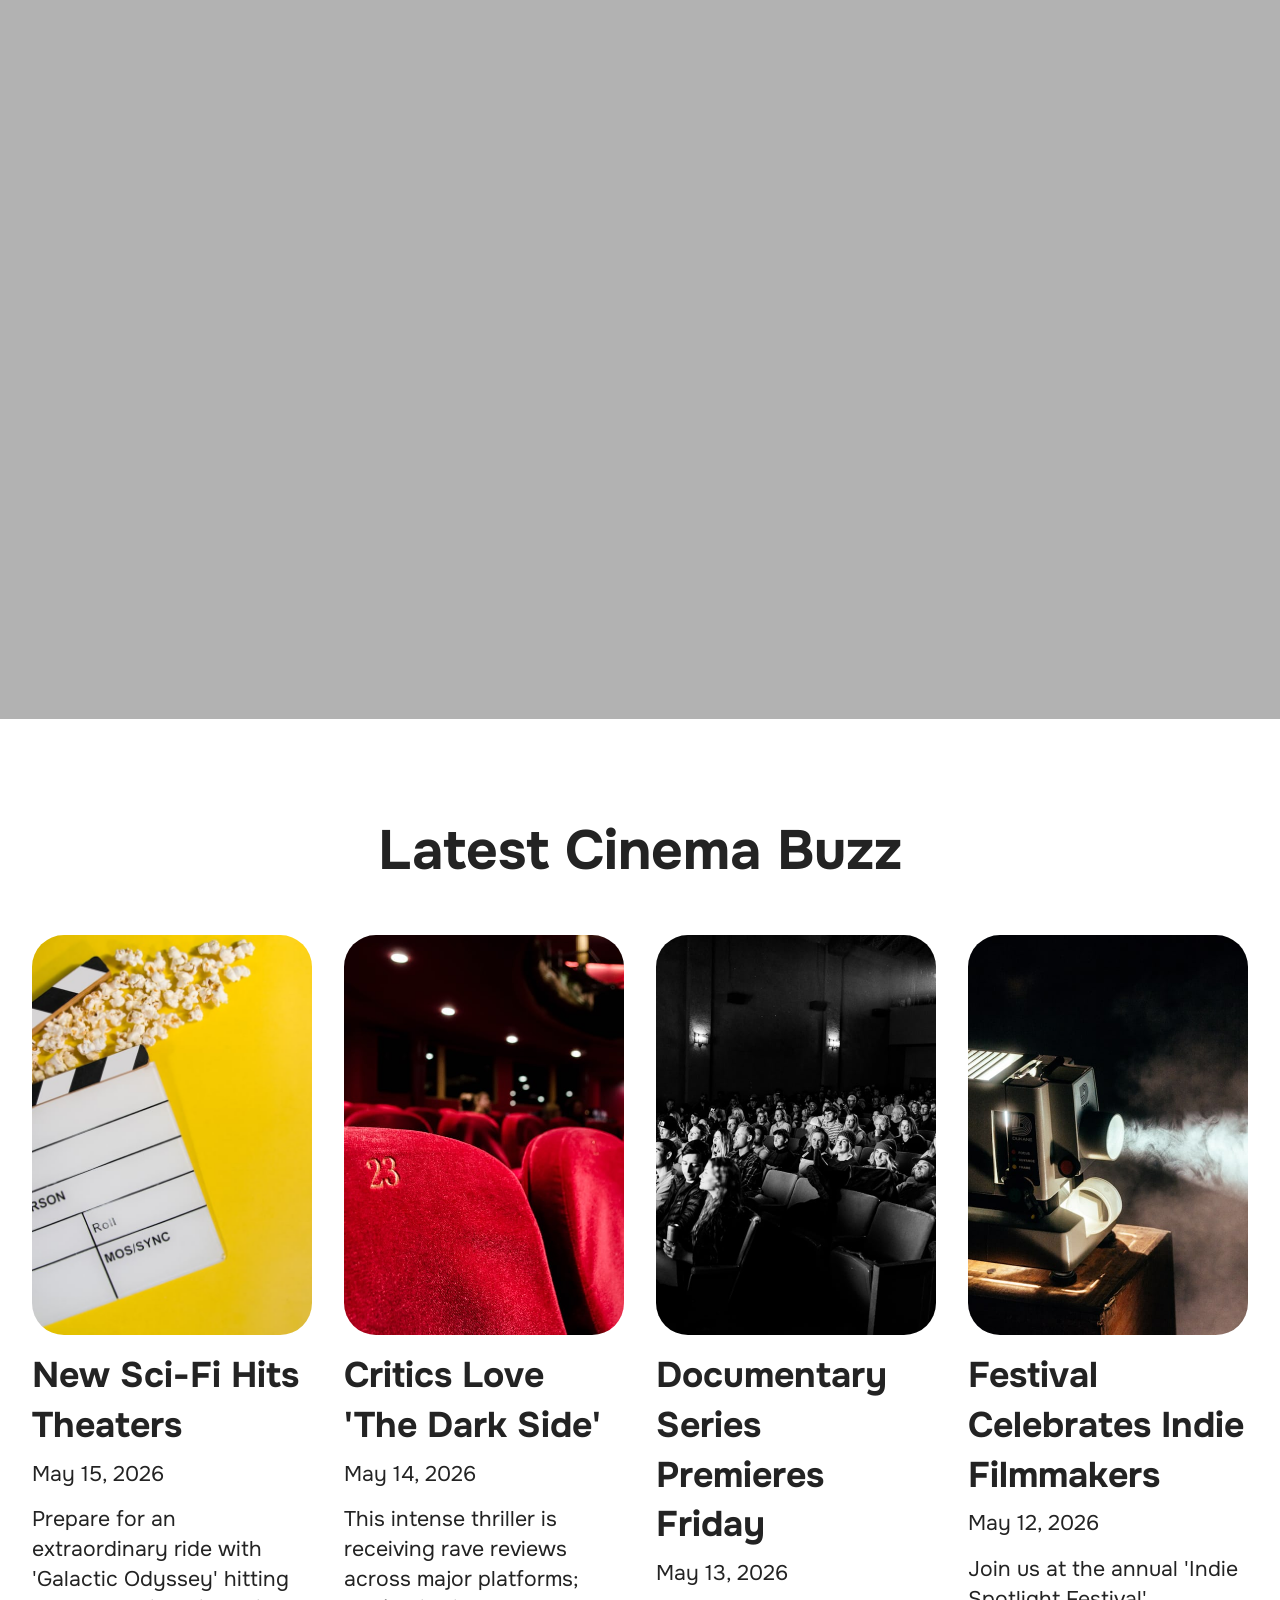
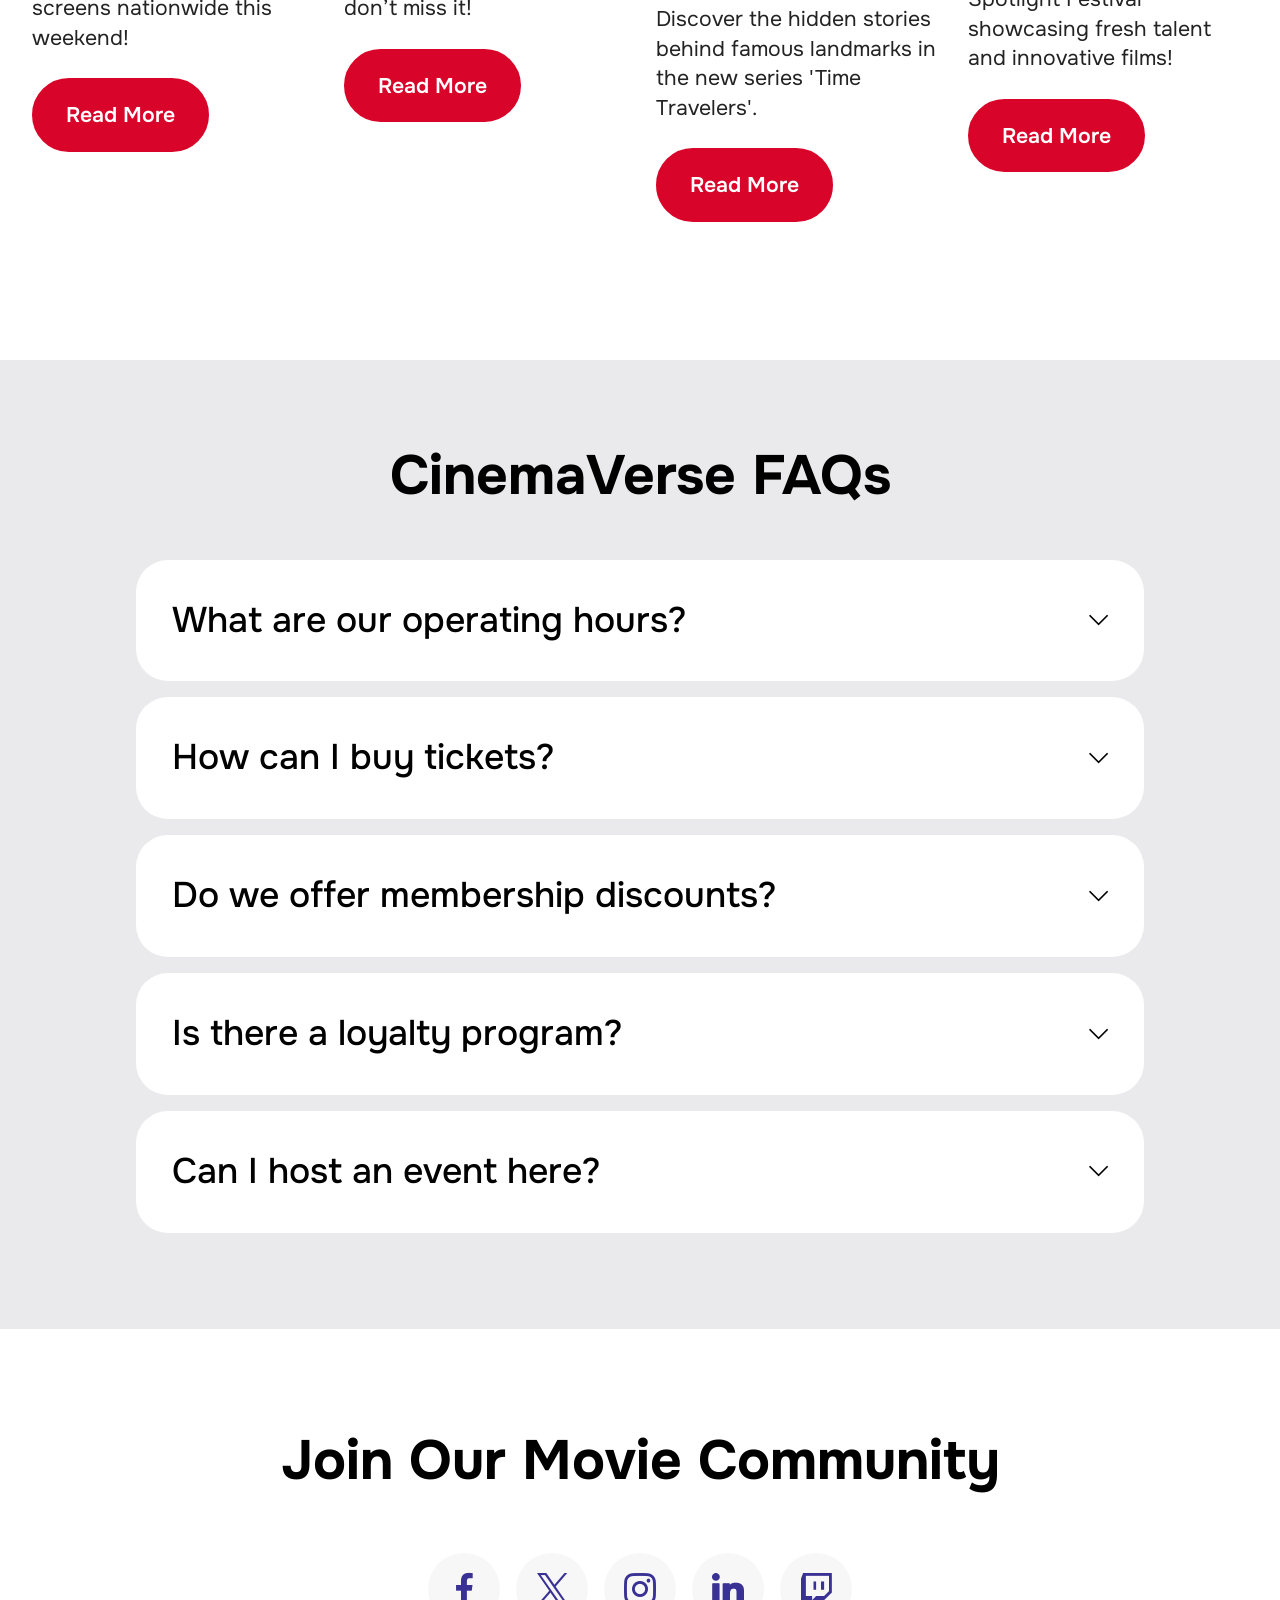
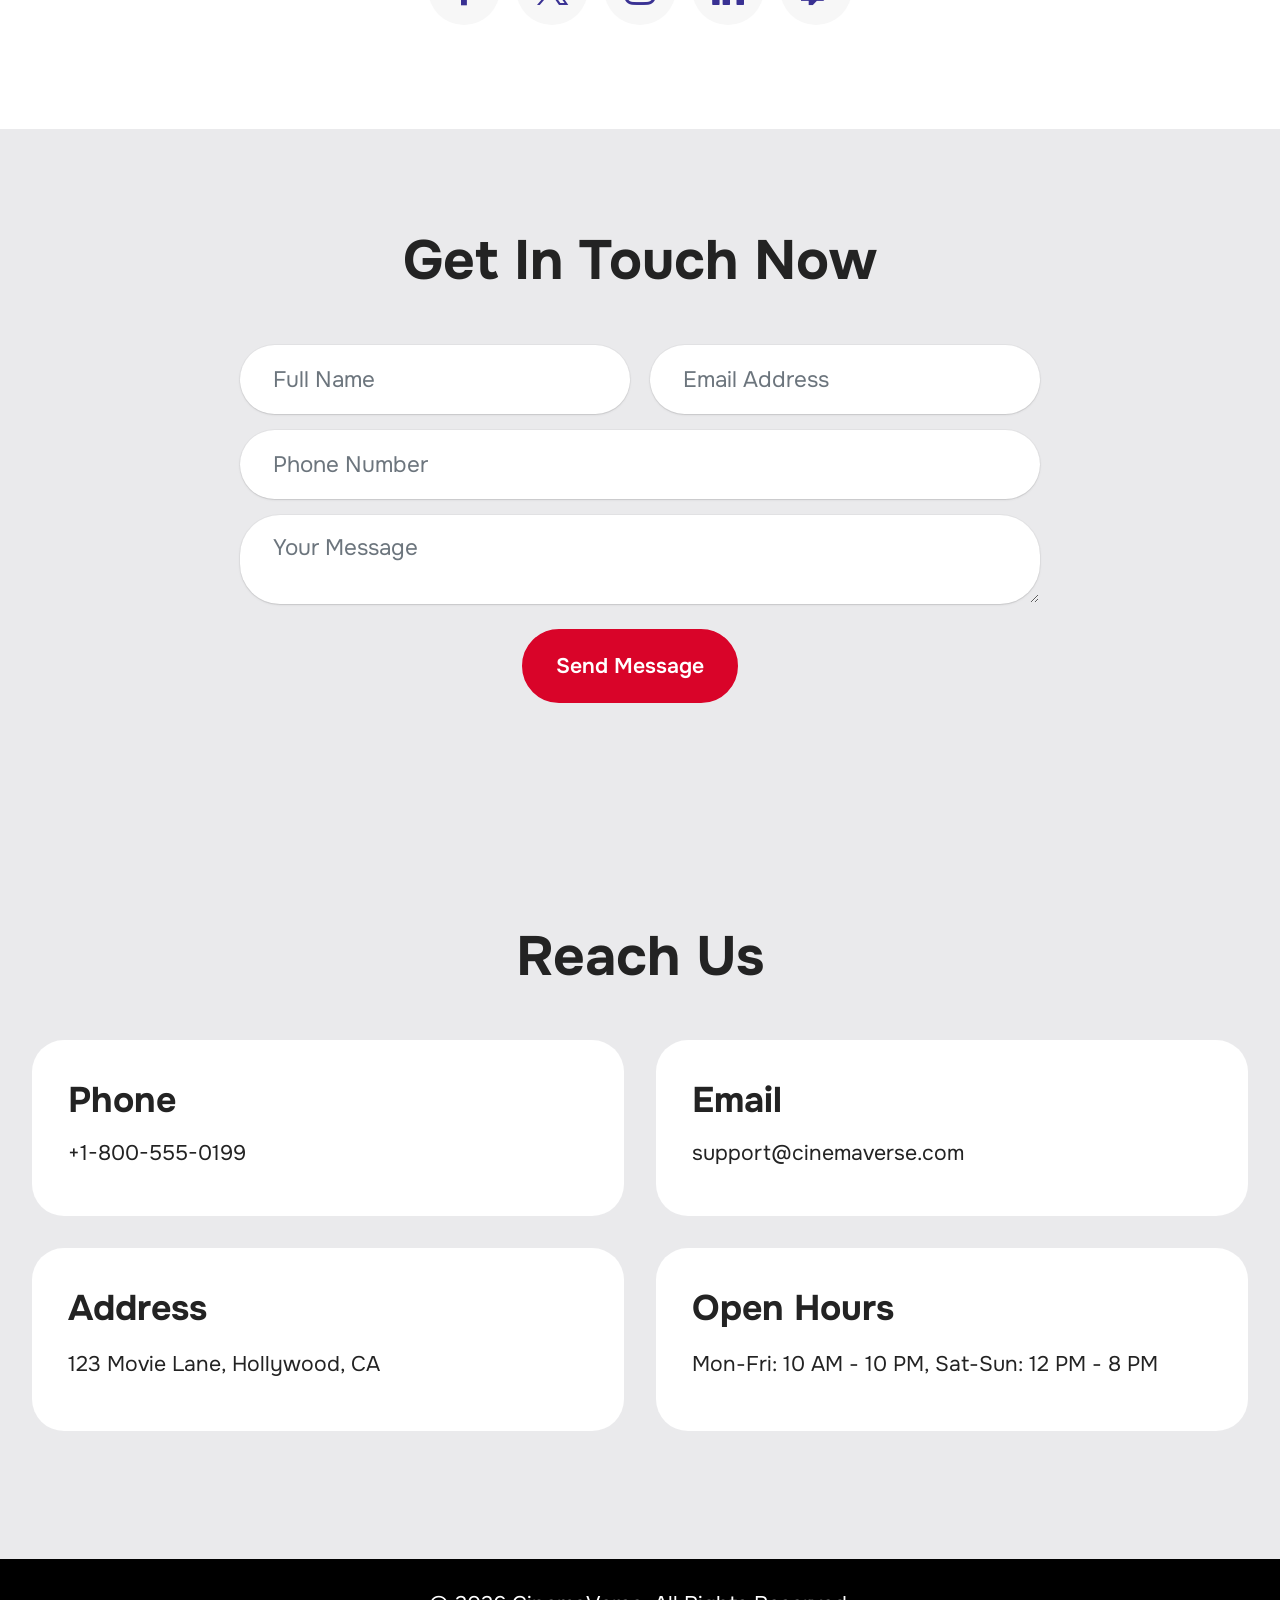
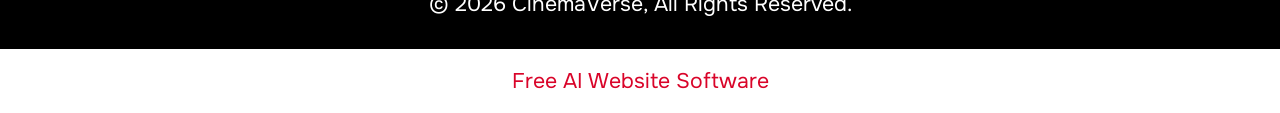
==== commit f3505136: "Update index.html" ====
--- a/index.html
+++ b/index.html
@@ -716,7 +716,7 @@
         </div>
     </div>
 </section><section class="display-7" style="padding: 0;align-items: center;justify-content: center;flex-wrap: wrap;    align-content: center;display: flex;position: relative;height: 4rem;"><a href="https://mobiri.se/4763644" style="flex: 1 1;height: 4rem;position: absolute;width: 100%;z-index: 1;"><img alt="" style="height: 4rem;" src="[data-uri]"></a><p style="margin: 0;text-align: center;" class="display-7">&#8204;</p><a style="z-index:1" href="https://mobirise.com/builder/ai-website-builder.html">Free AI Website Software</a></section><script src="assets/bootstrap/js/bootstrap.bundle.min.js"></script>  <script src="assets/parallax/jarallax.js"></script>  <script src="assets/smoothscroll/smooth-scroll.js"></script>  <script src="assets/ytplayer/index.js"></script>  <script src="assets/dropdown/js/navbar-dropdown.js"></script>  <script src="assets/vimeoplayer/player.js"></script>  <script src="assets/scrollgallery/scroll-gallery.js"></script>  <script src="assets/mbr-switch-arrow/mbr-switch-arrow.js"></script>  <script src="assets/theme/js/script.js"></script>  <script src="assets/formoid/formoid.min.js"></script>  
-  
+</section>
   
 </body>
 </html>
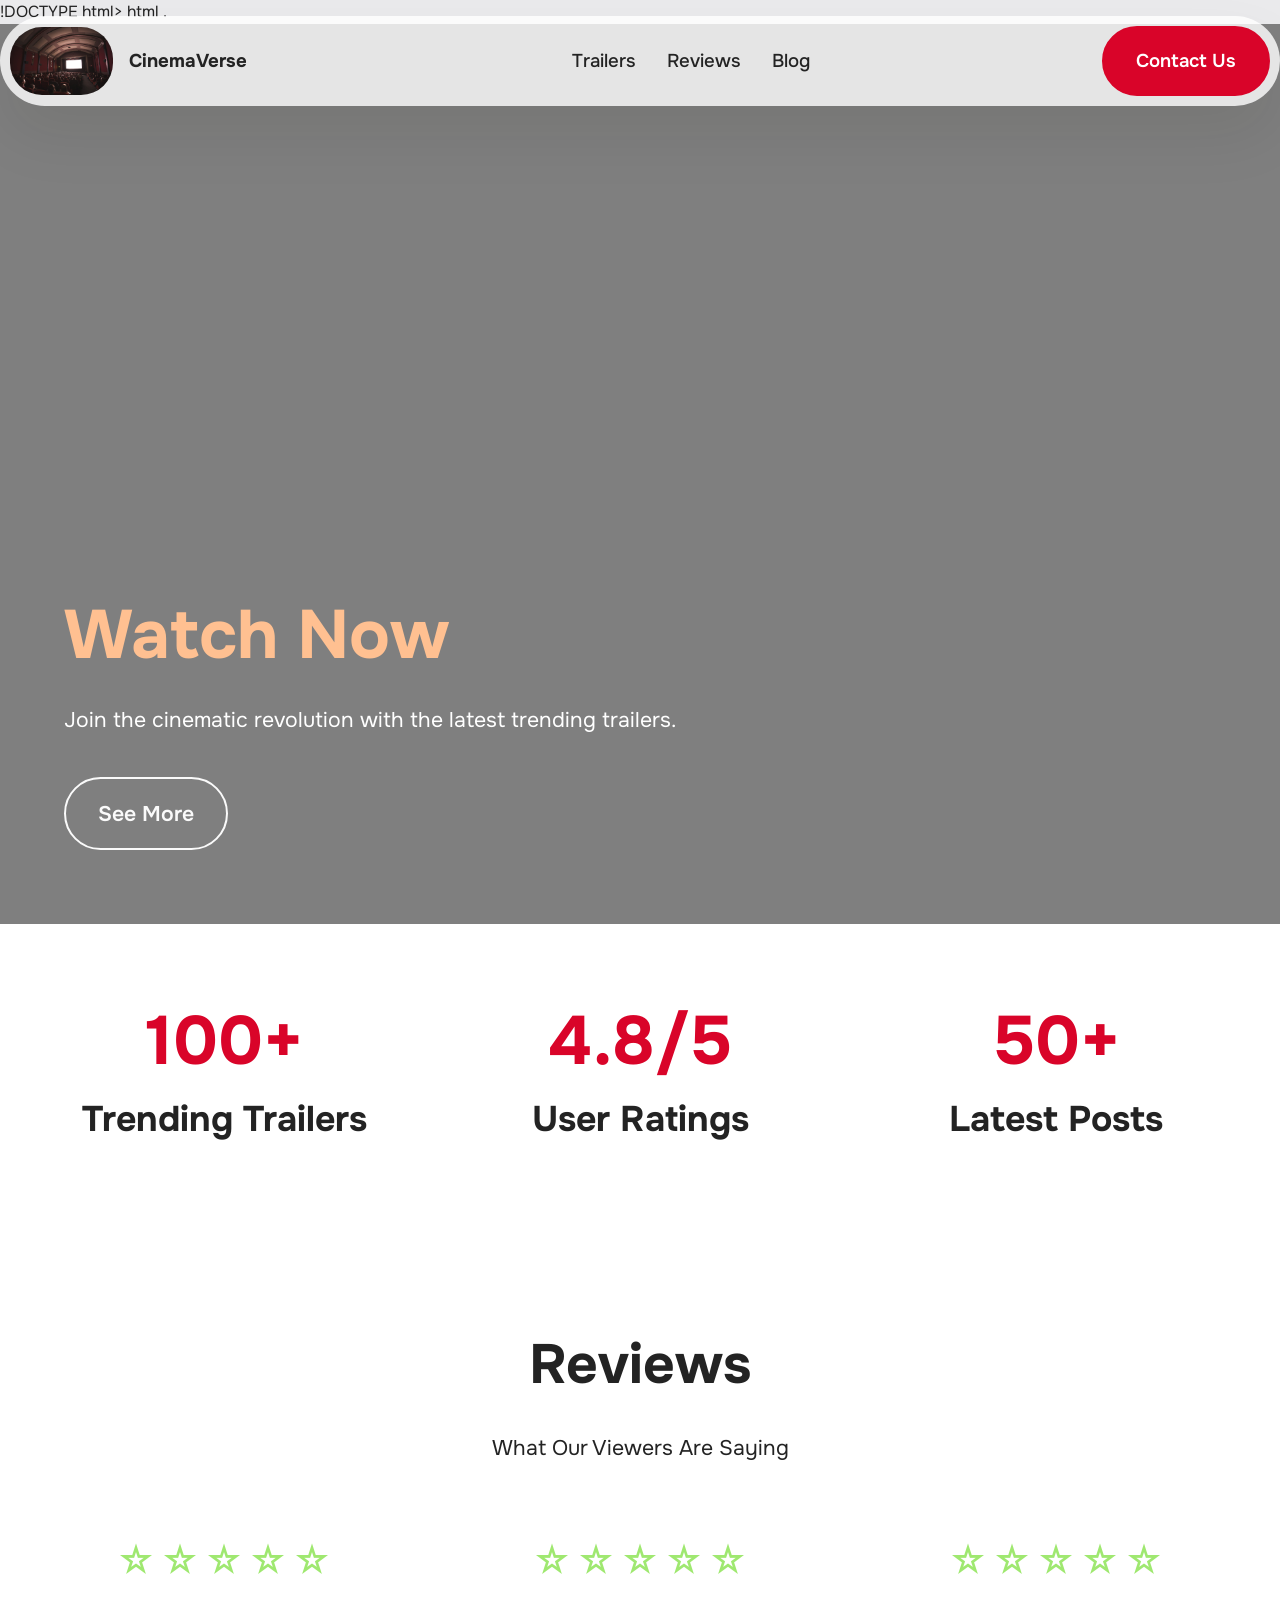
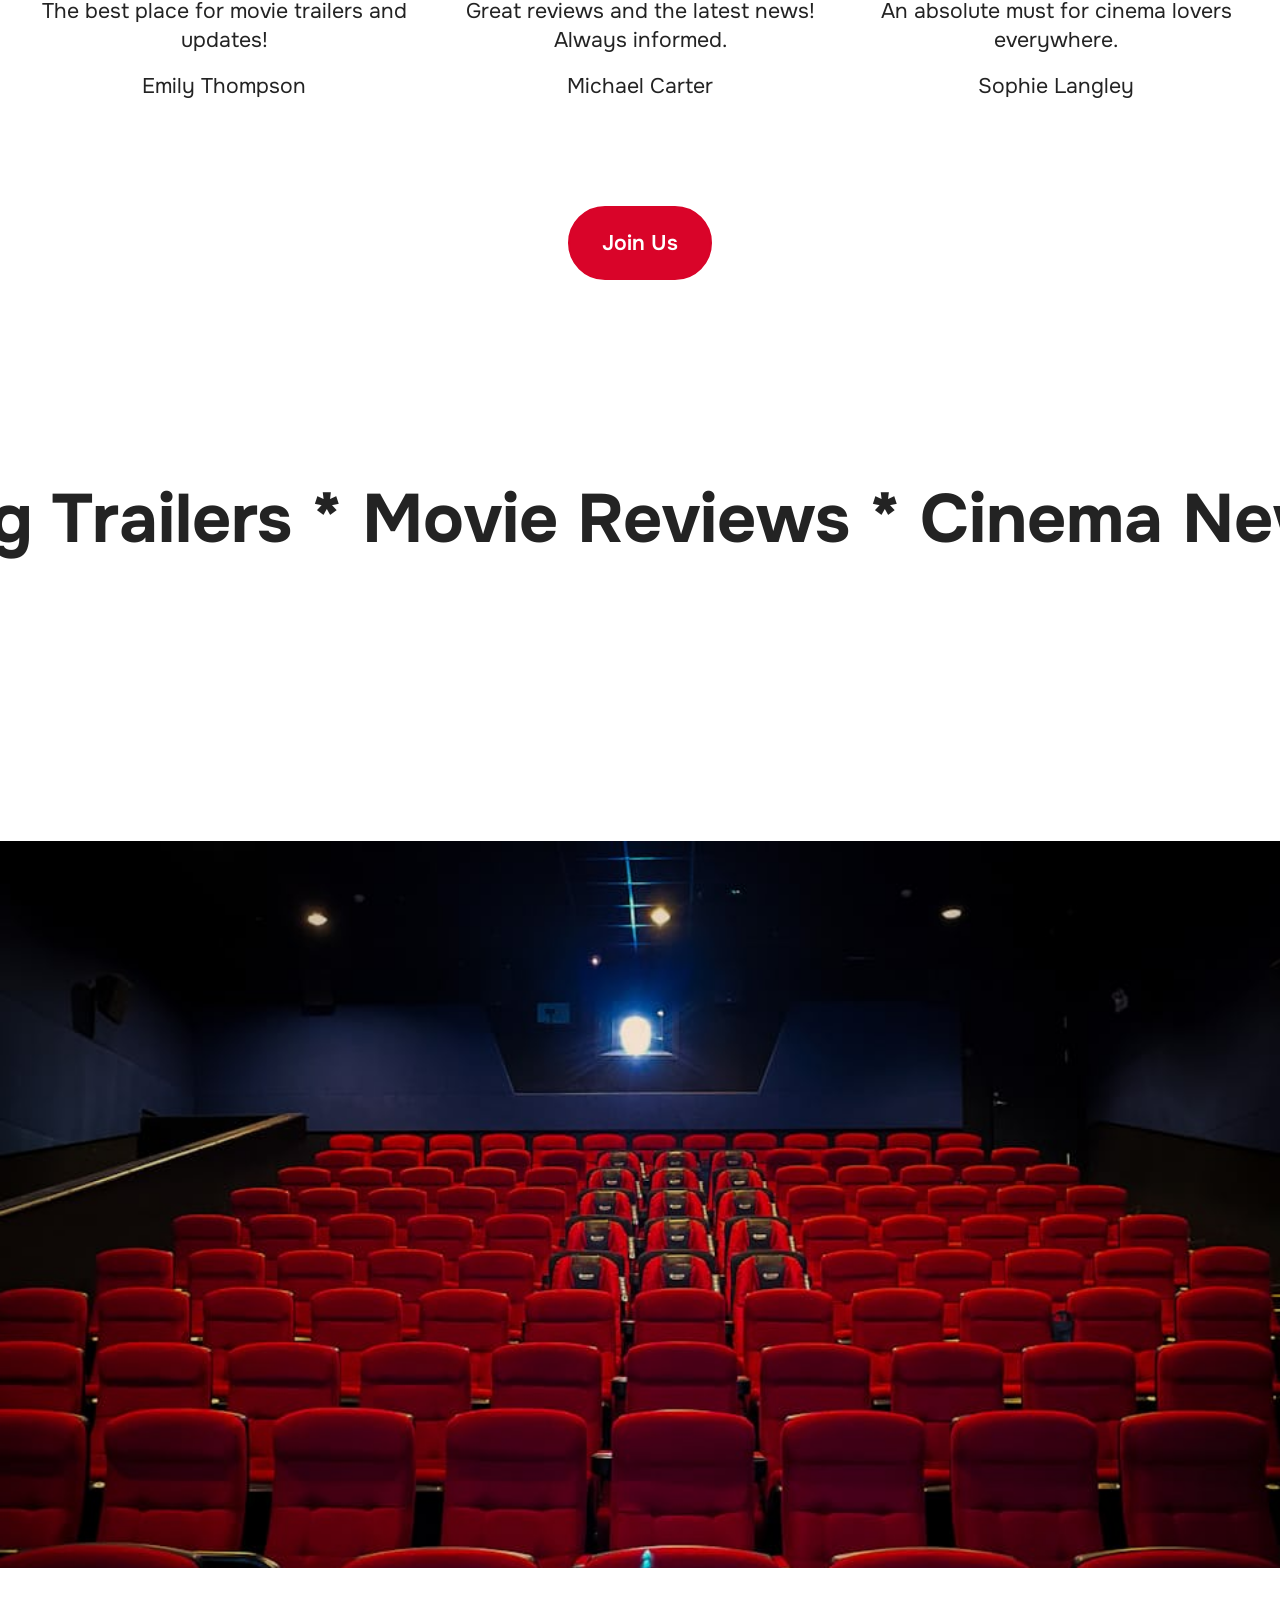
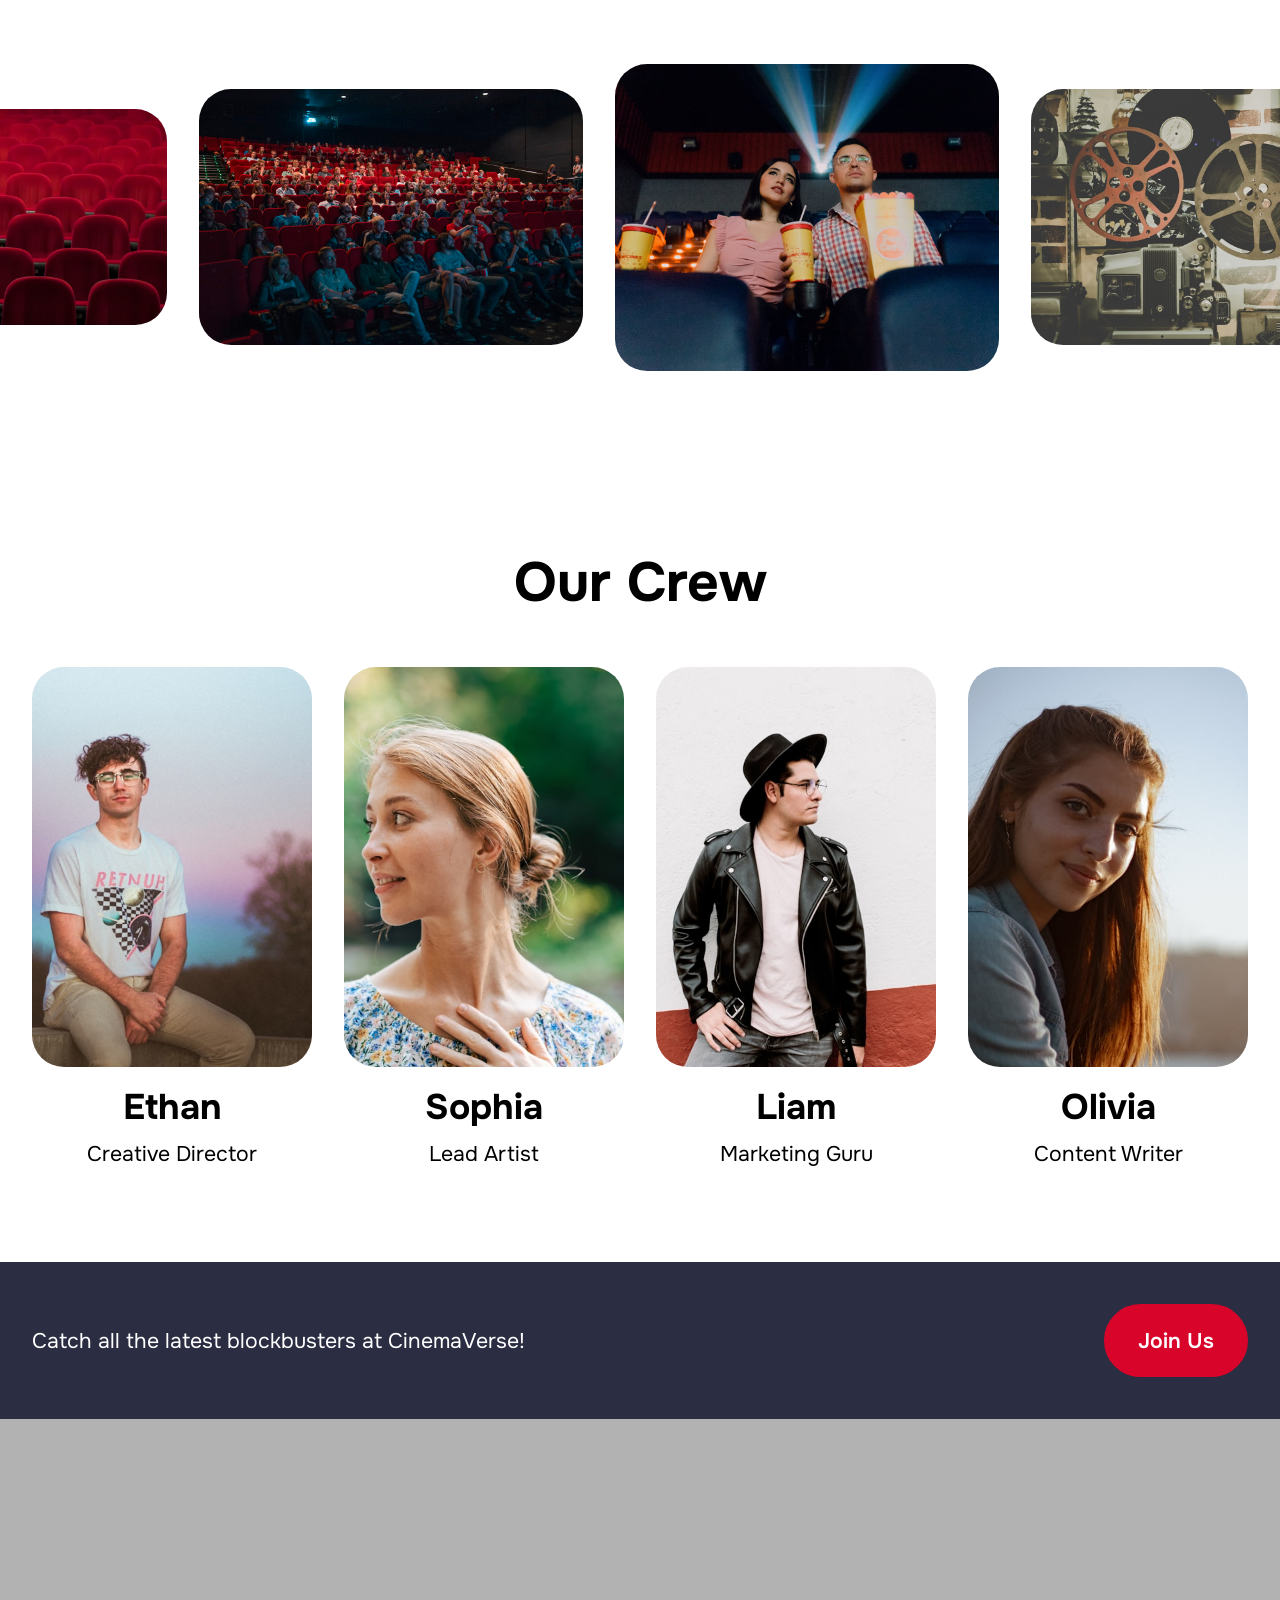
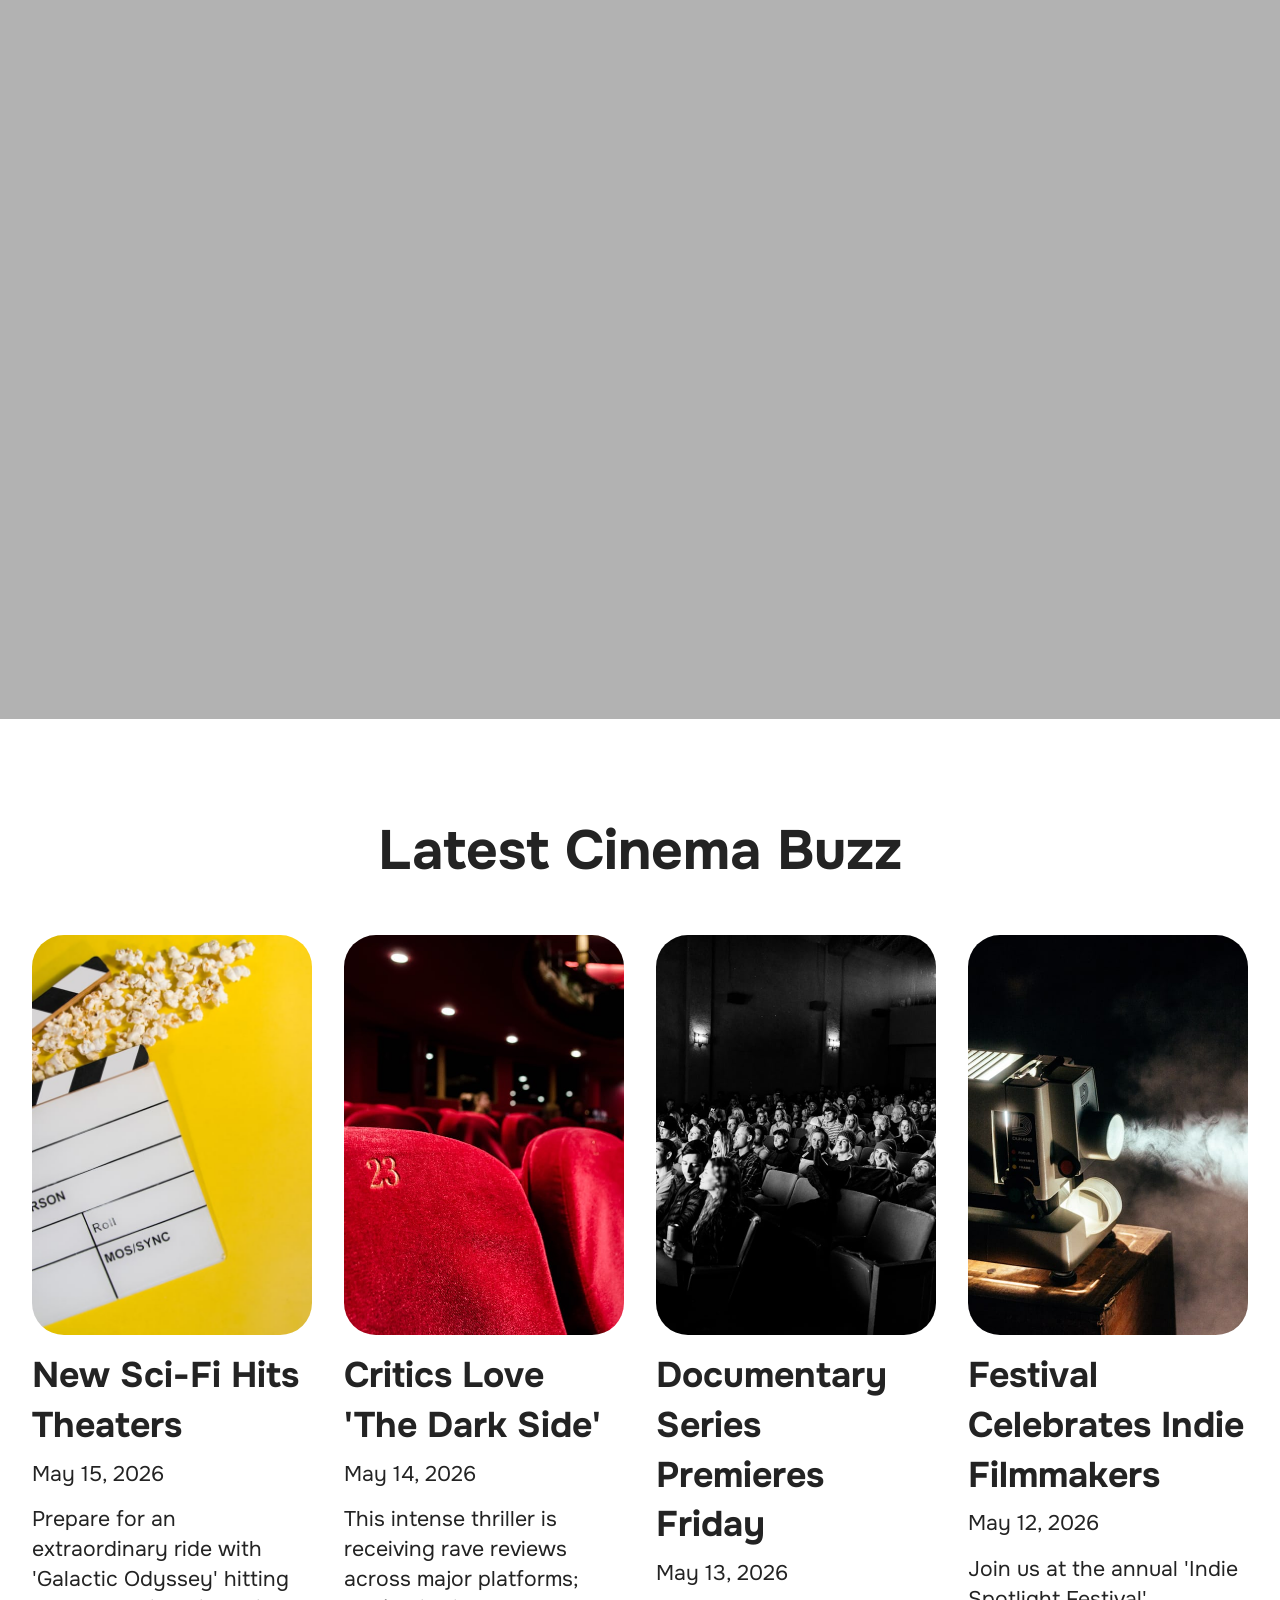
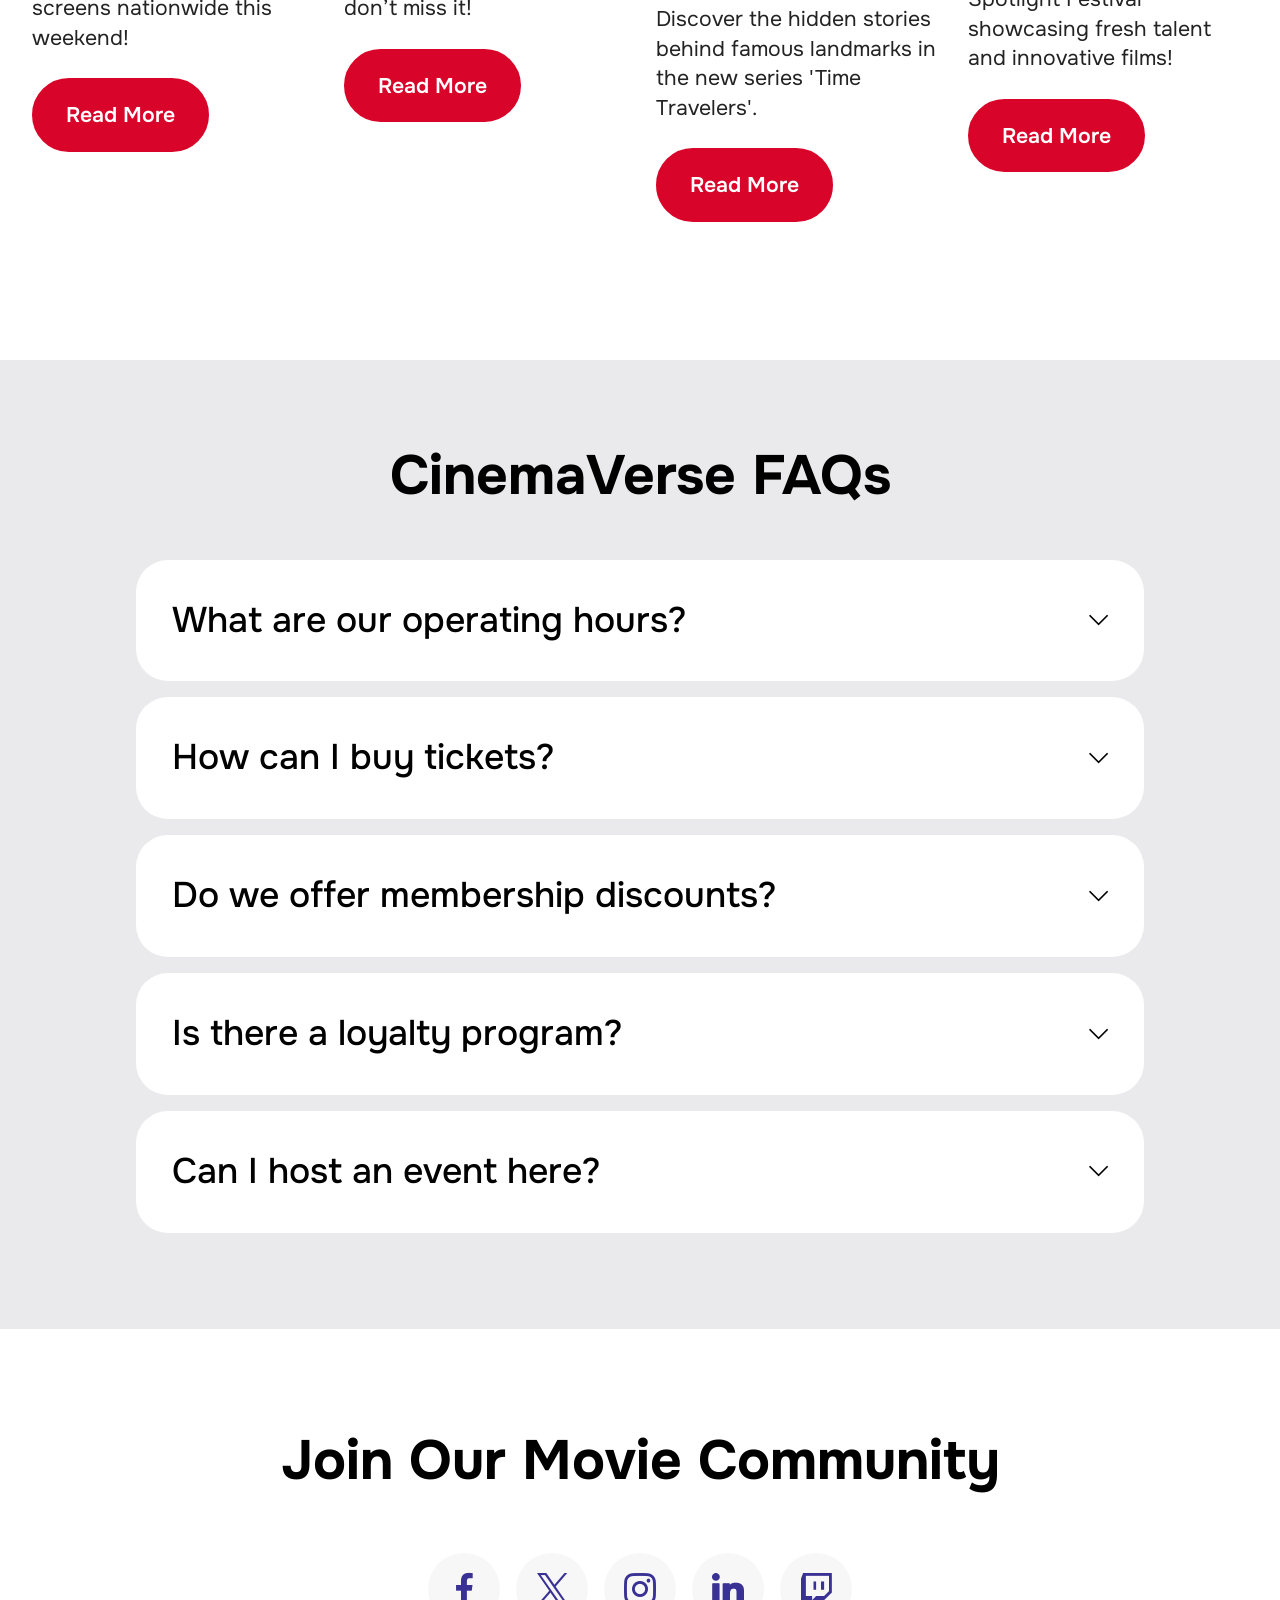
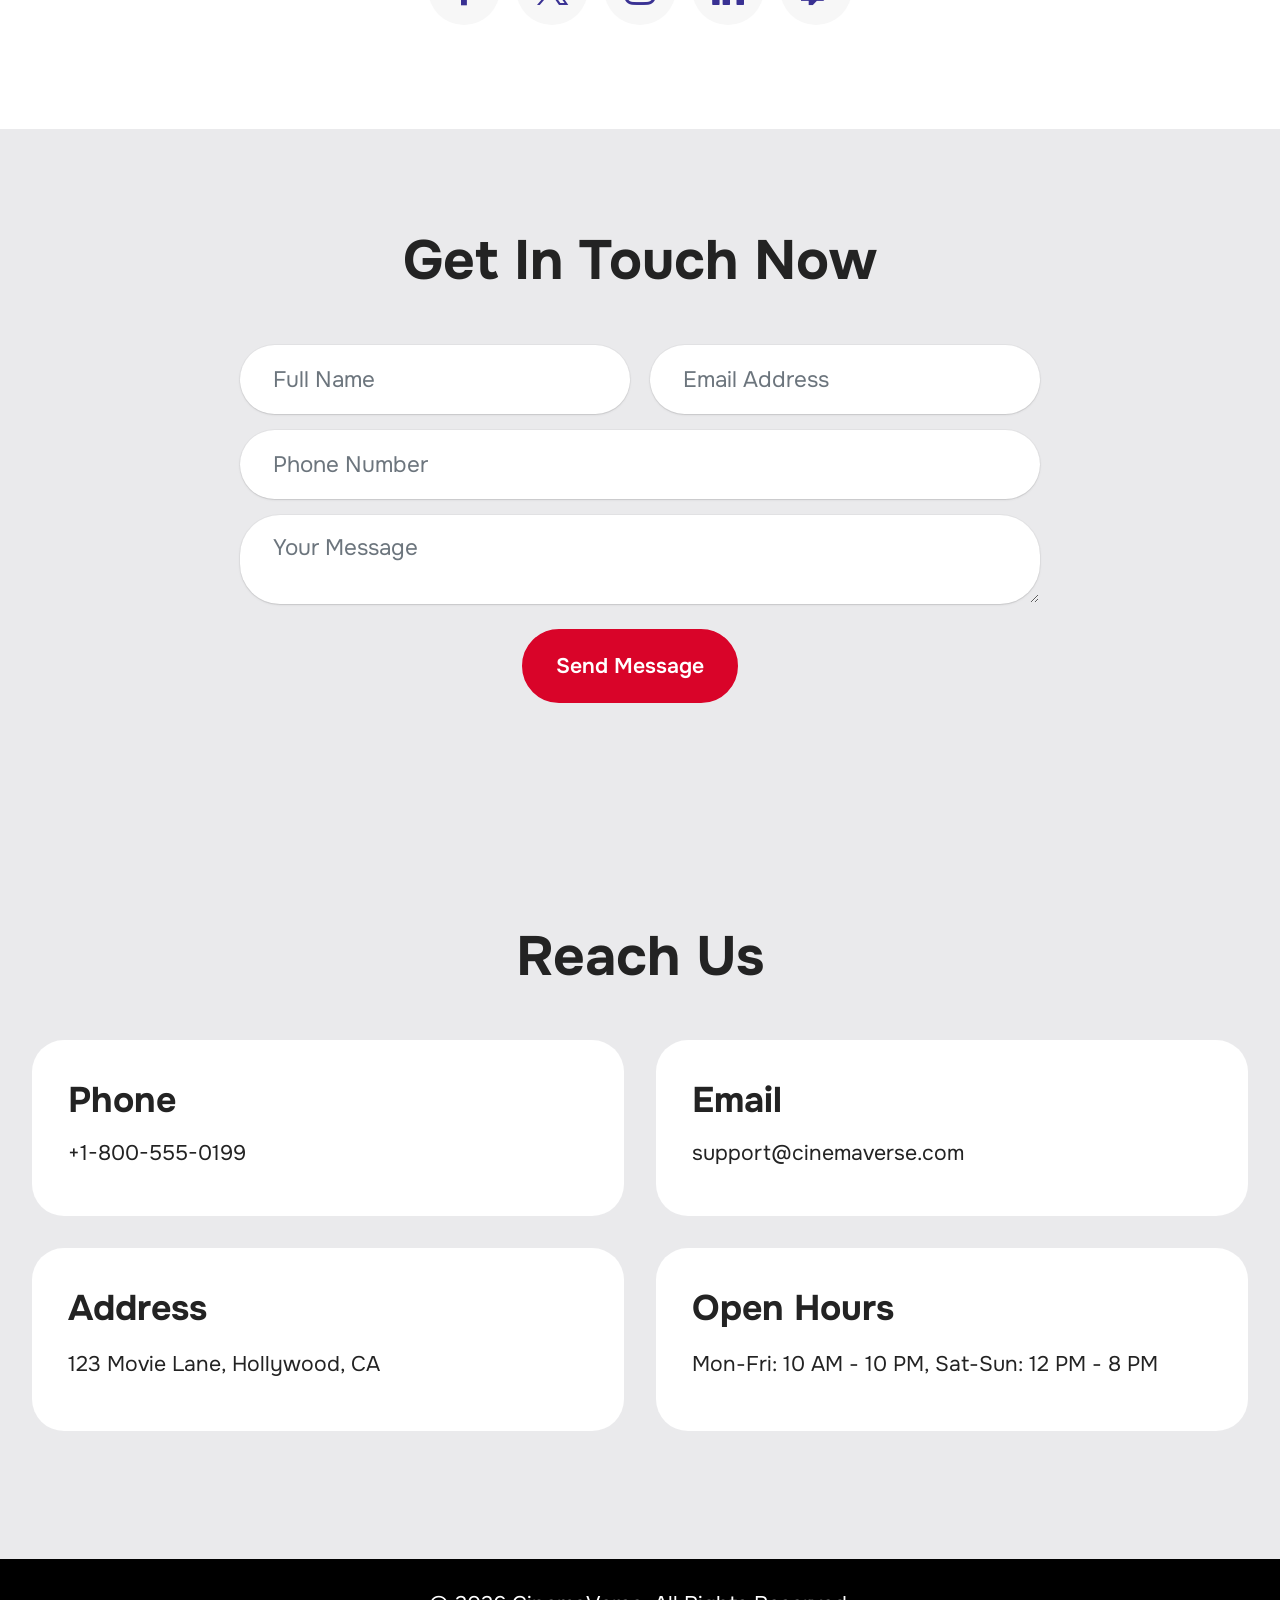
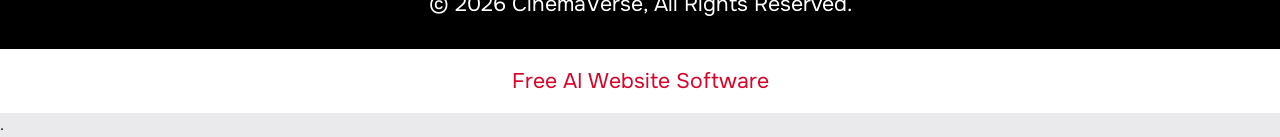
==== commit f52c61f9: "Update index.html" ====
--- a/index.html
+++ b/index.html
@@ -720,3 +720,4 @@
   
 </body>
 </html>
+.
